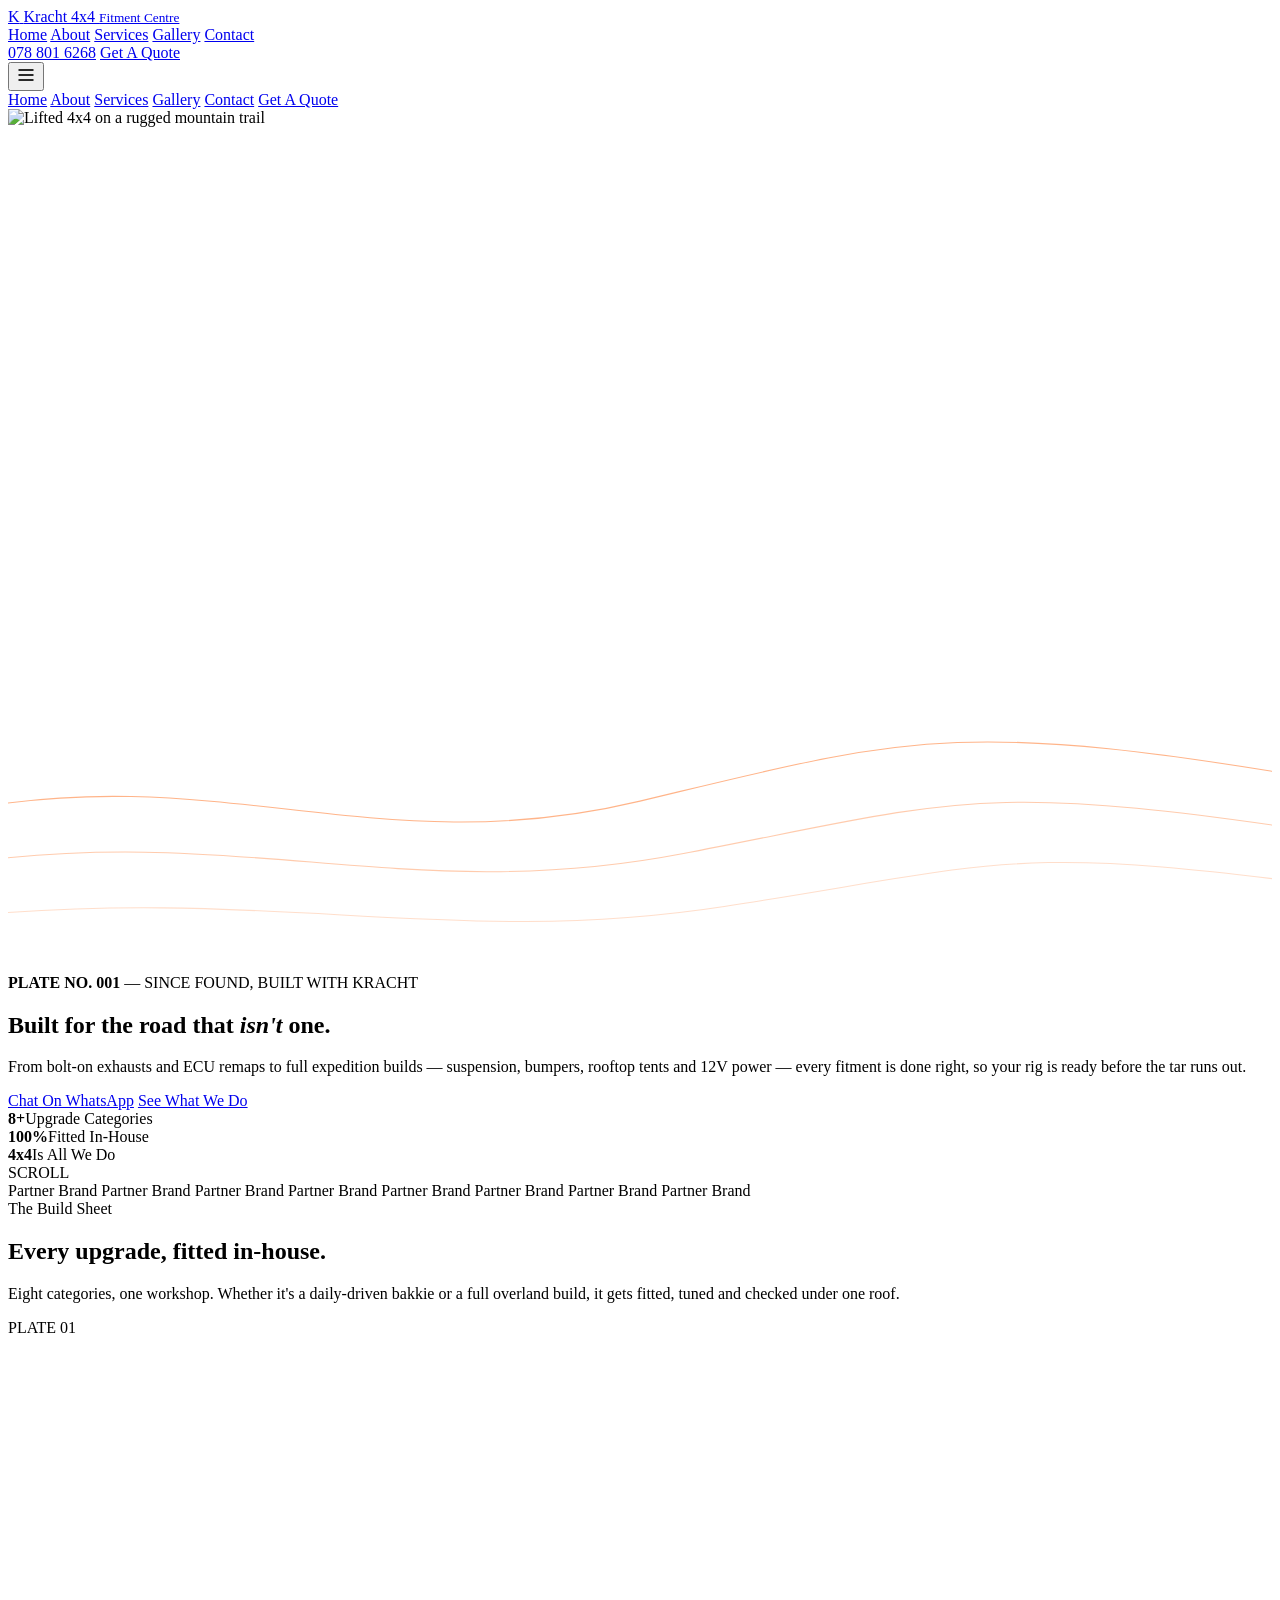
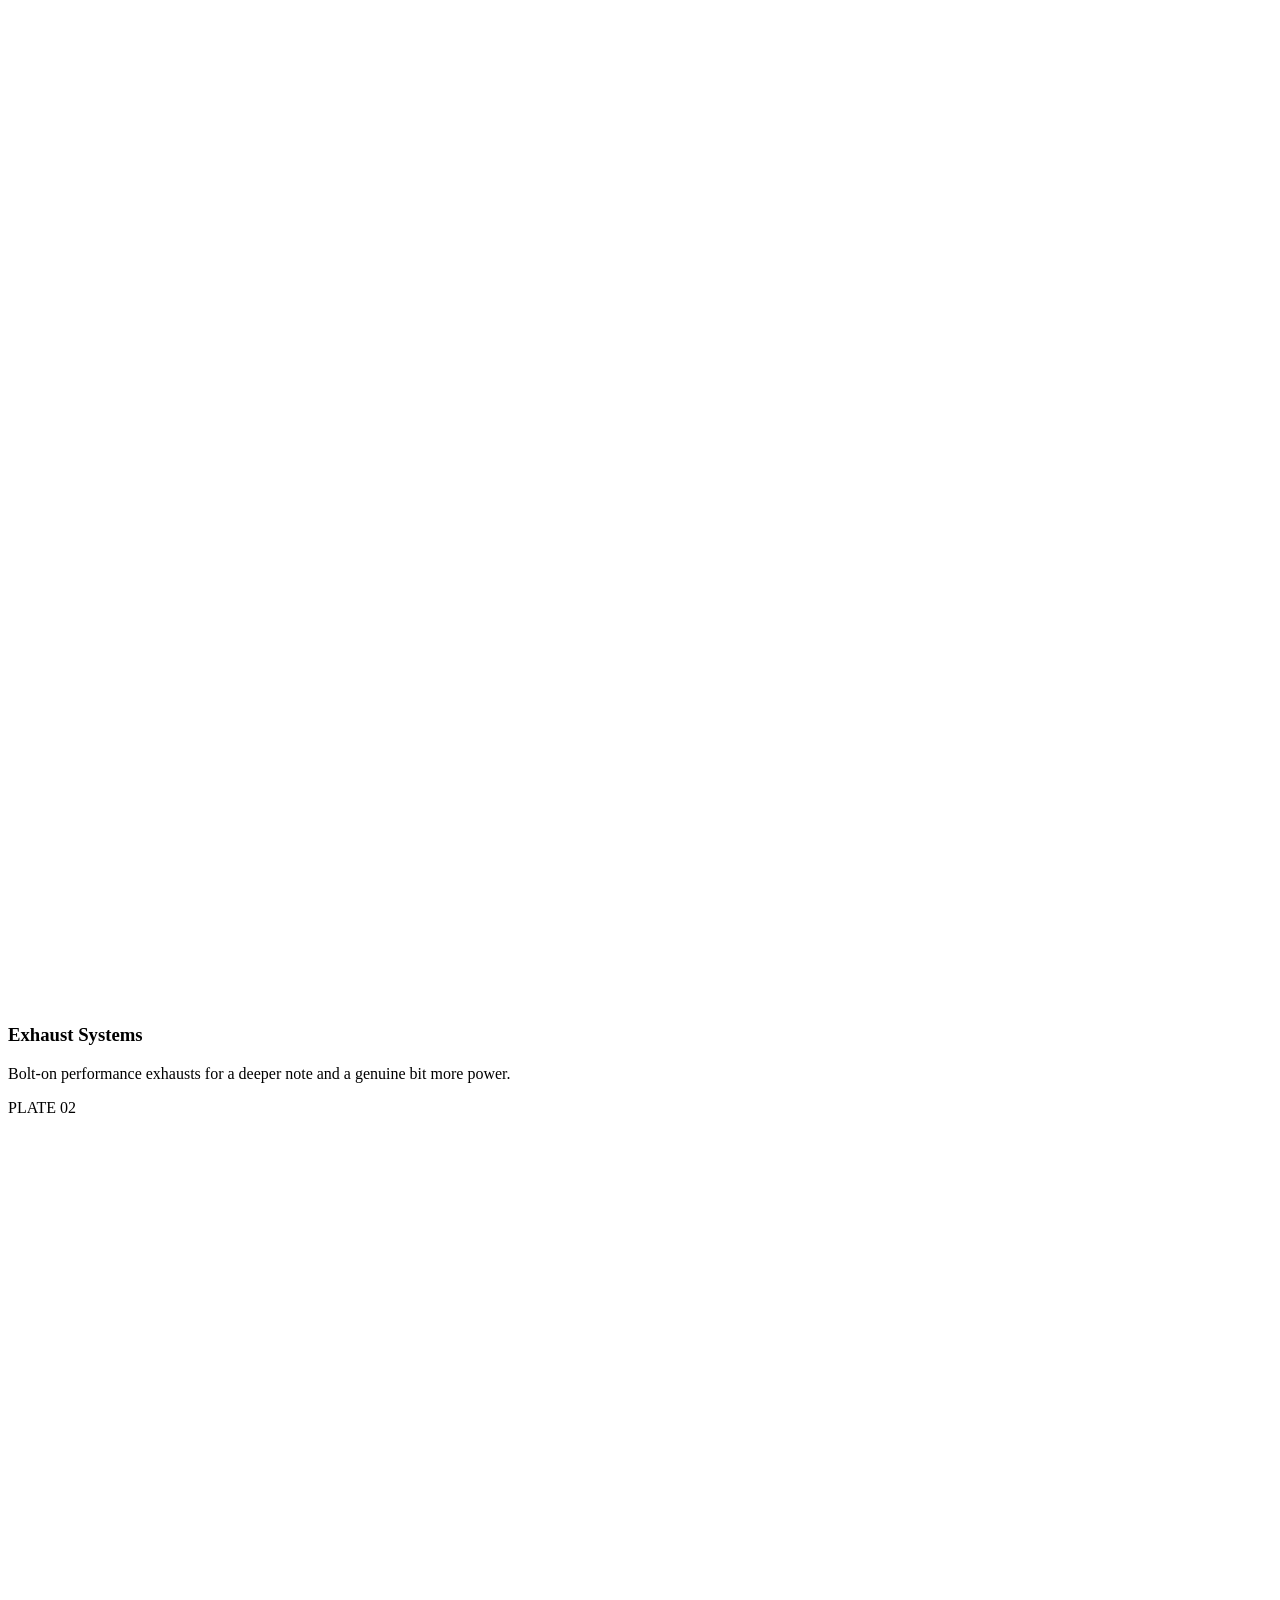
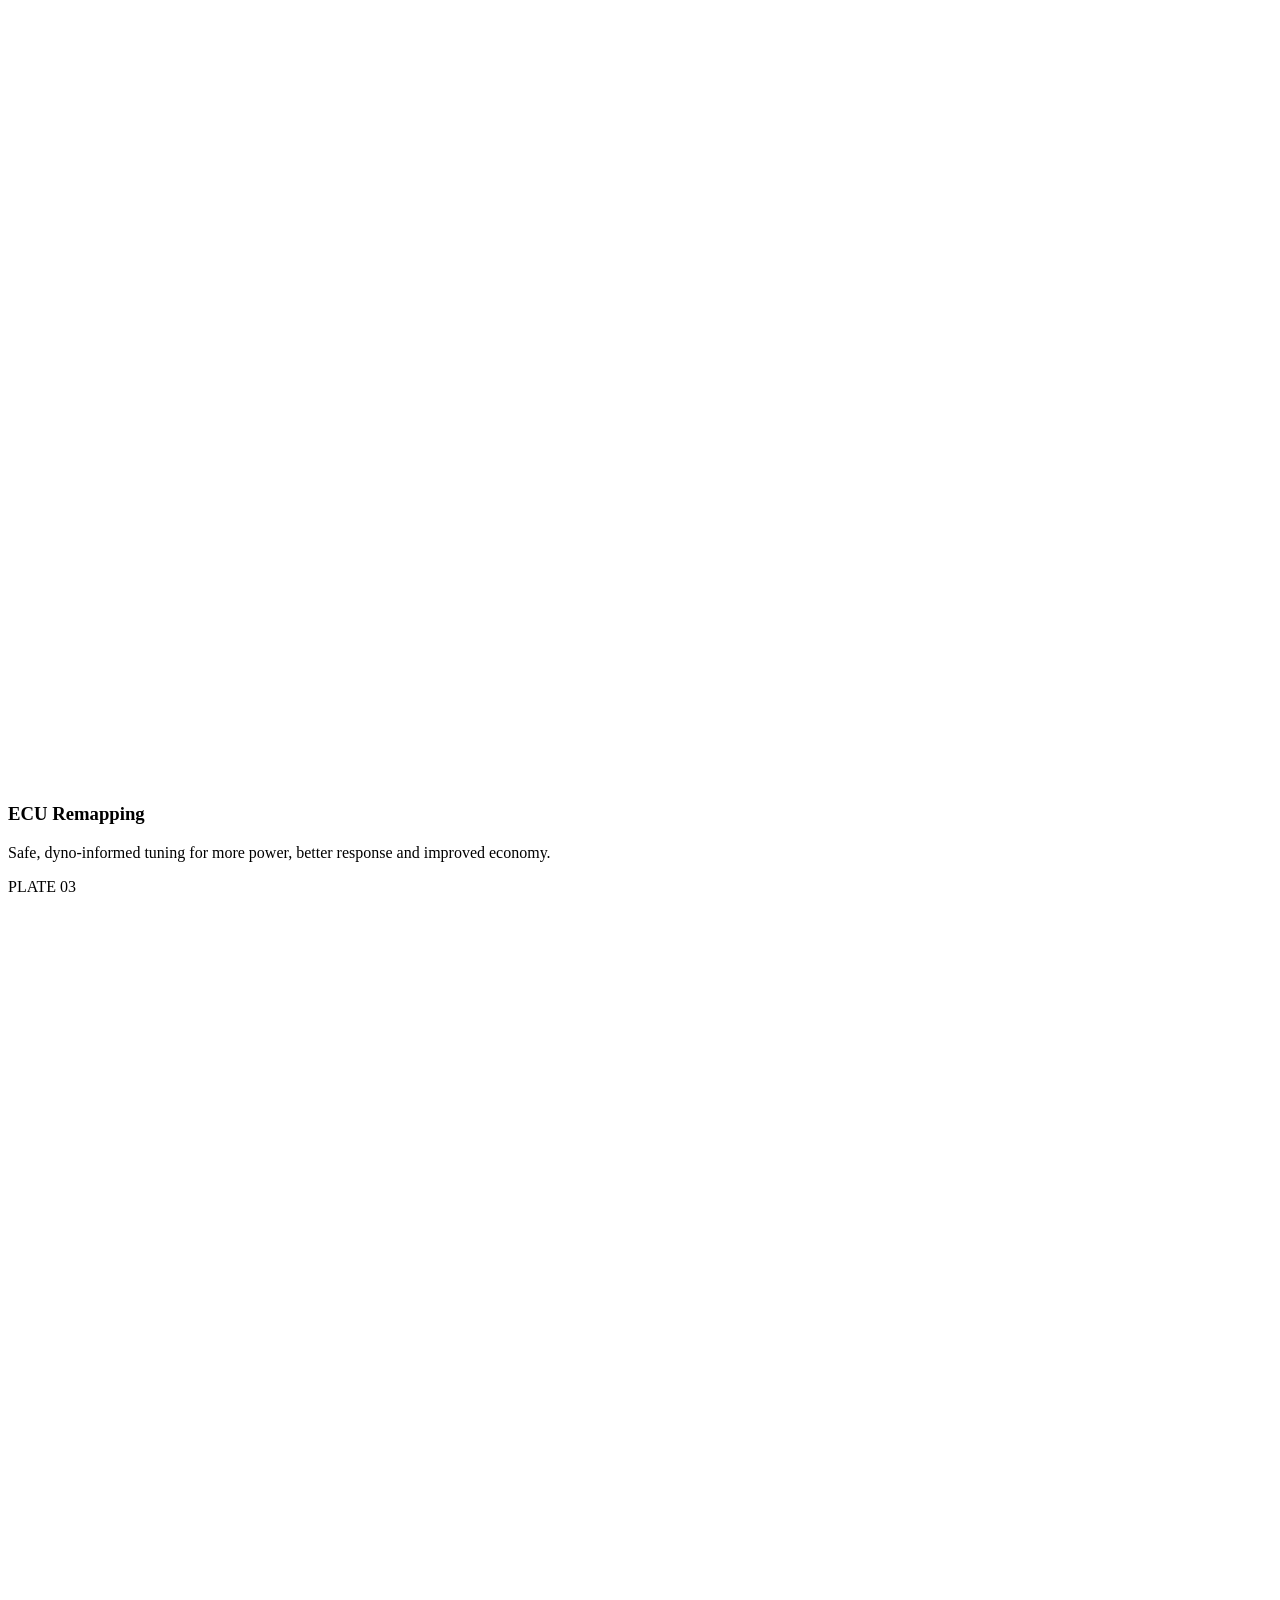
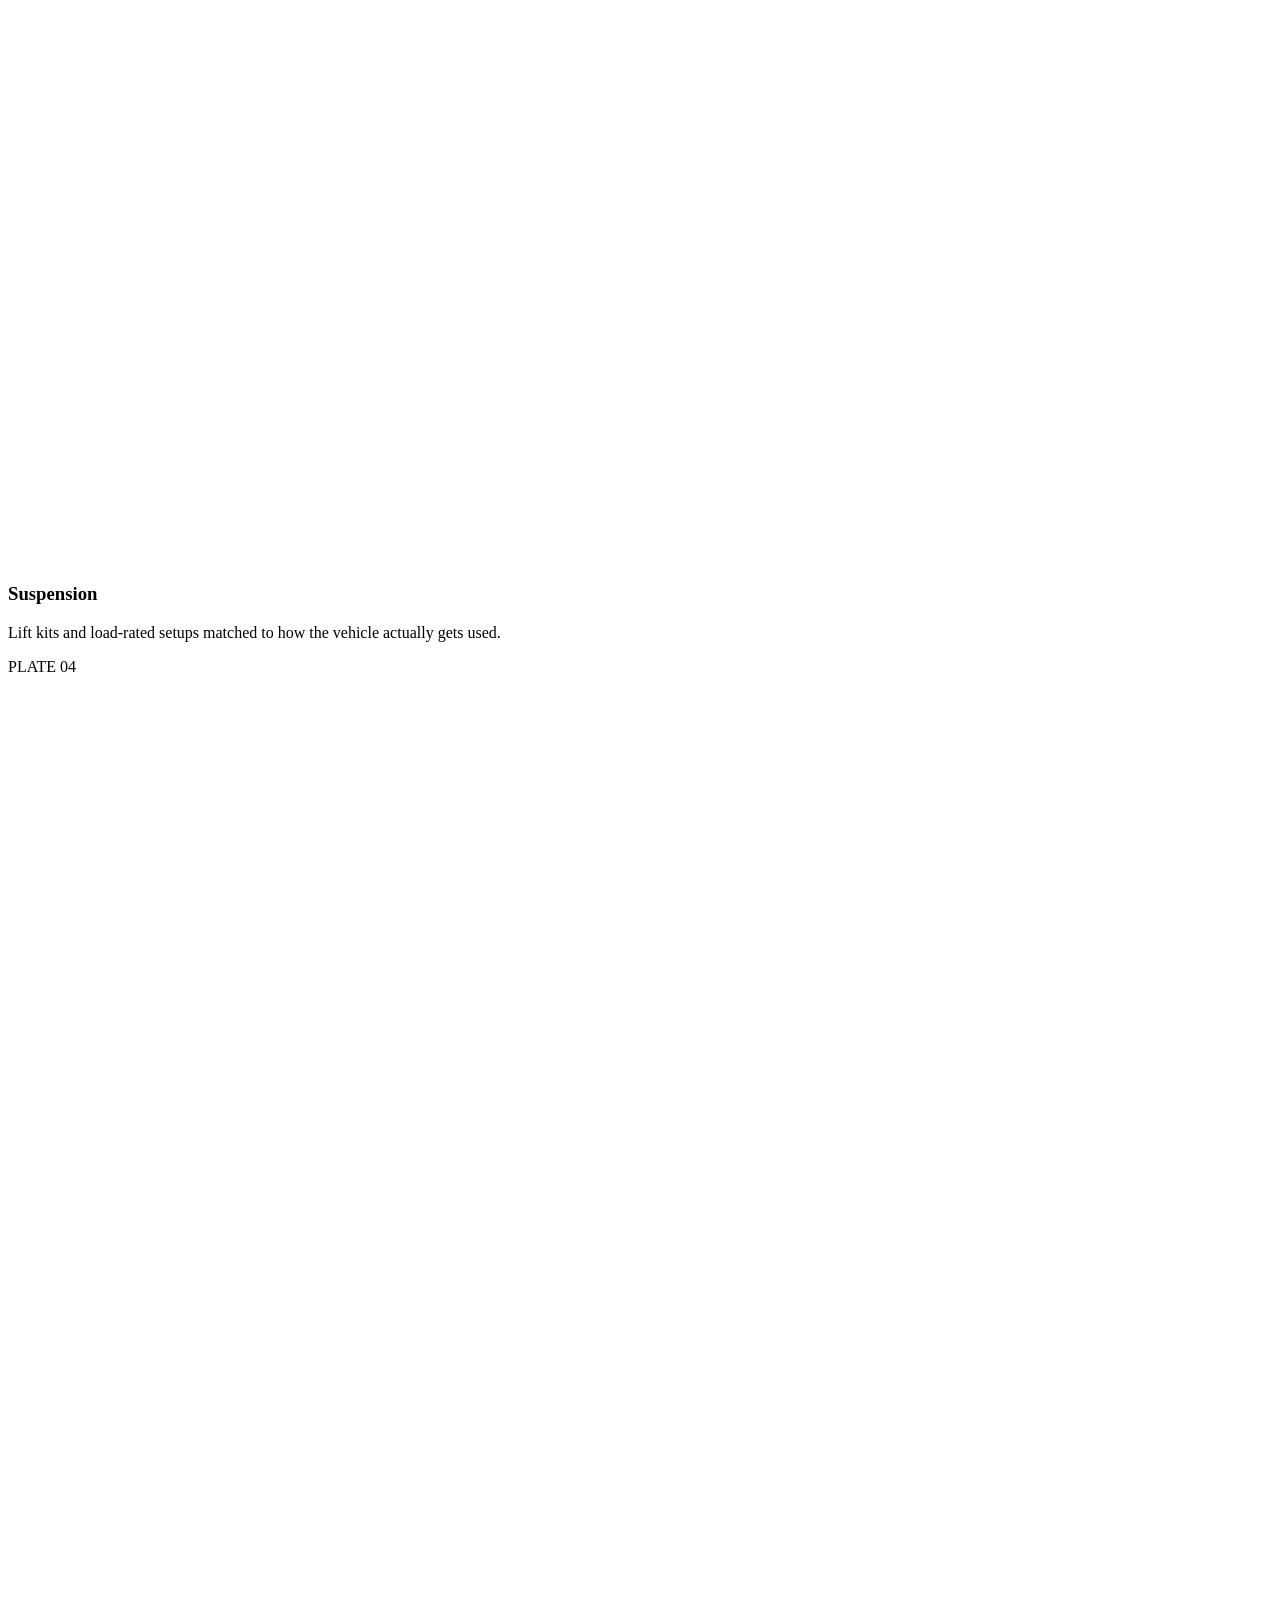
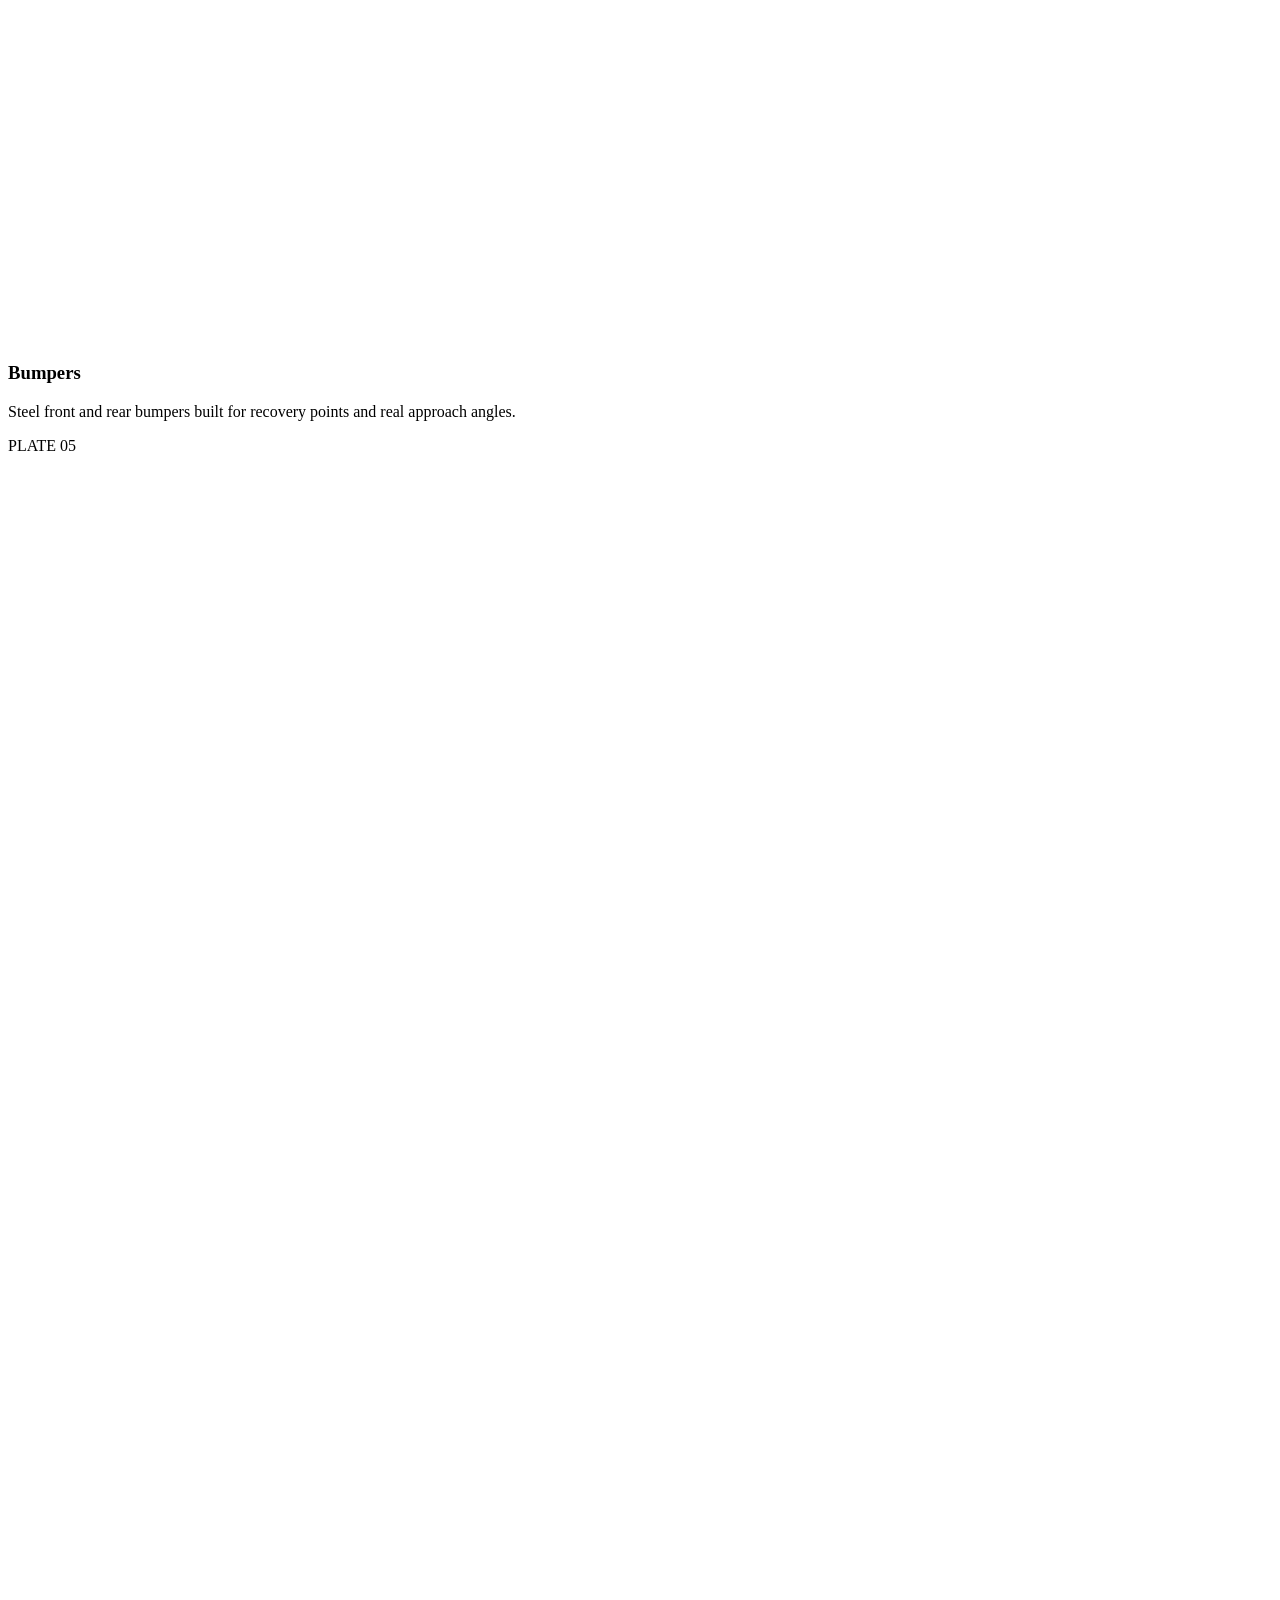
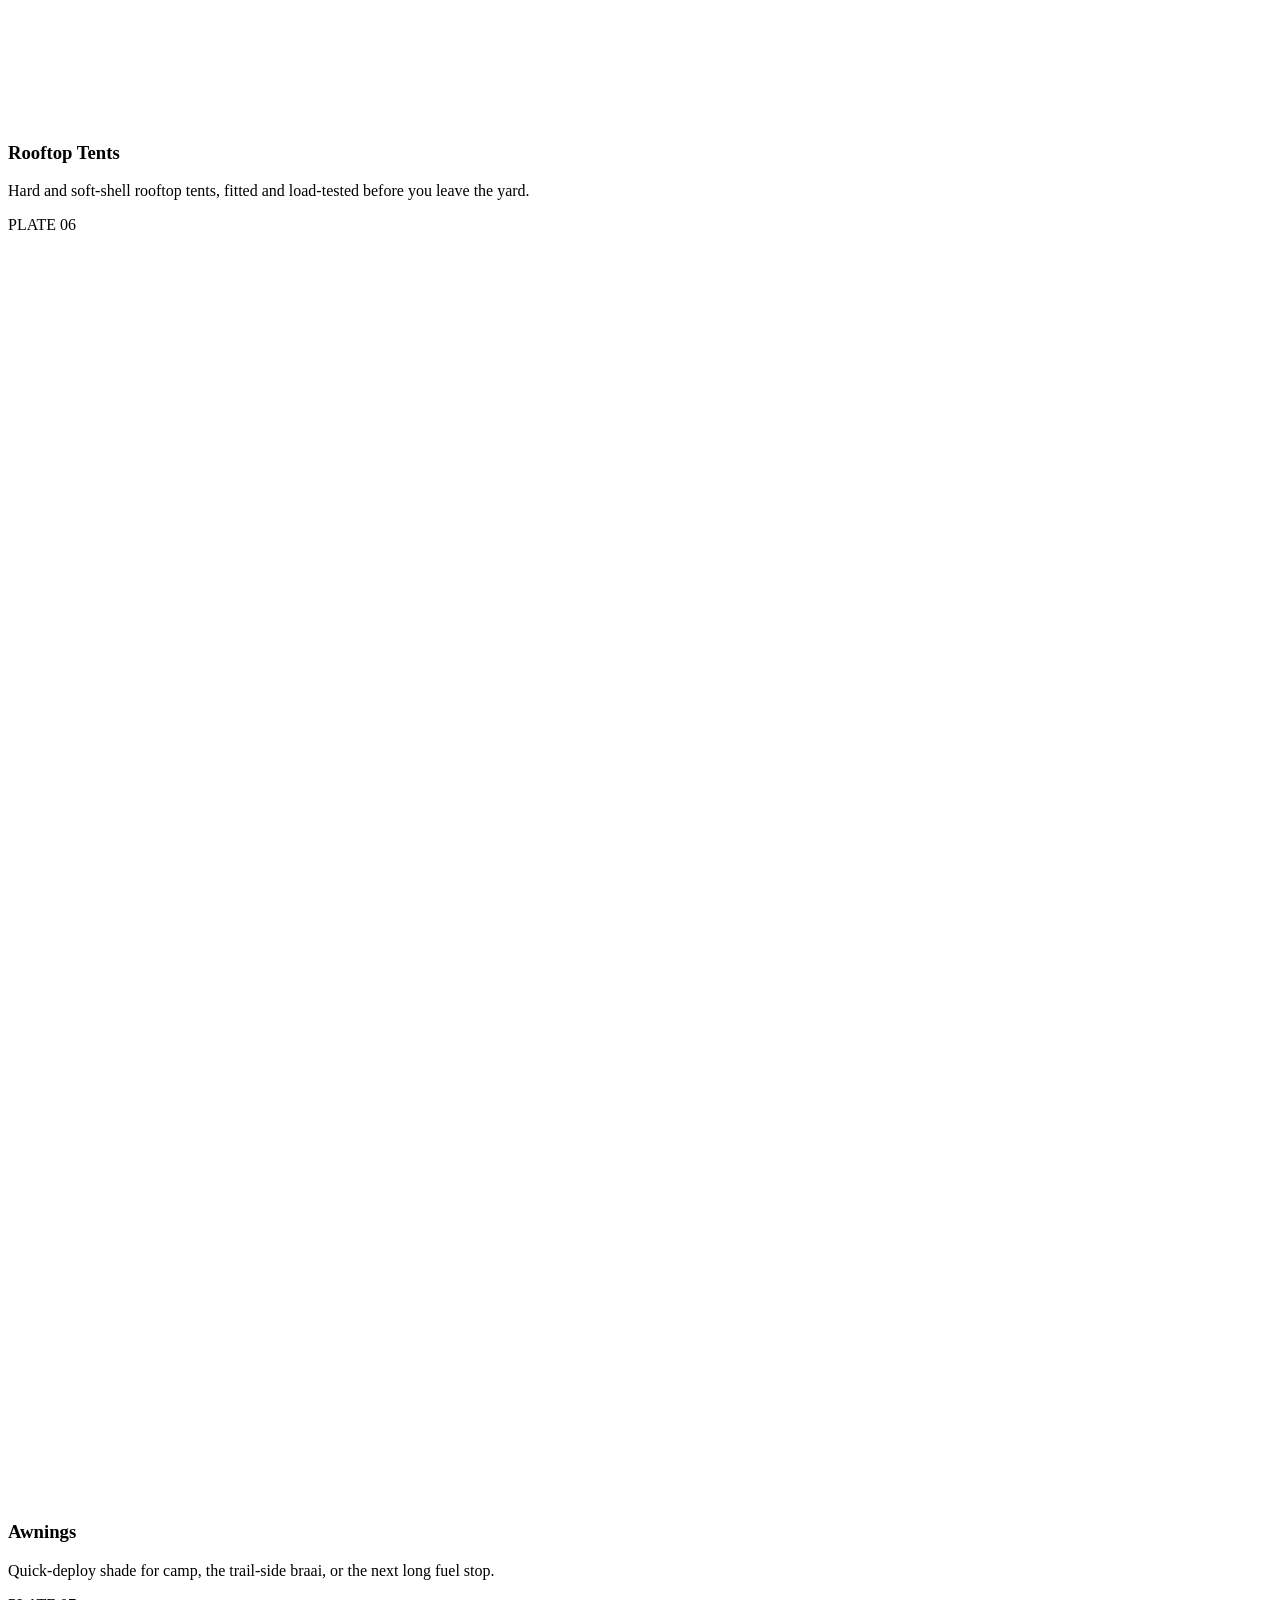
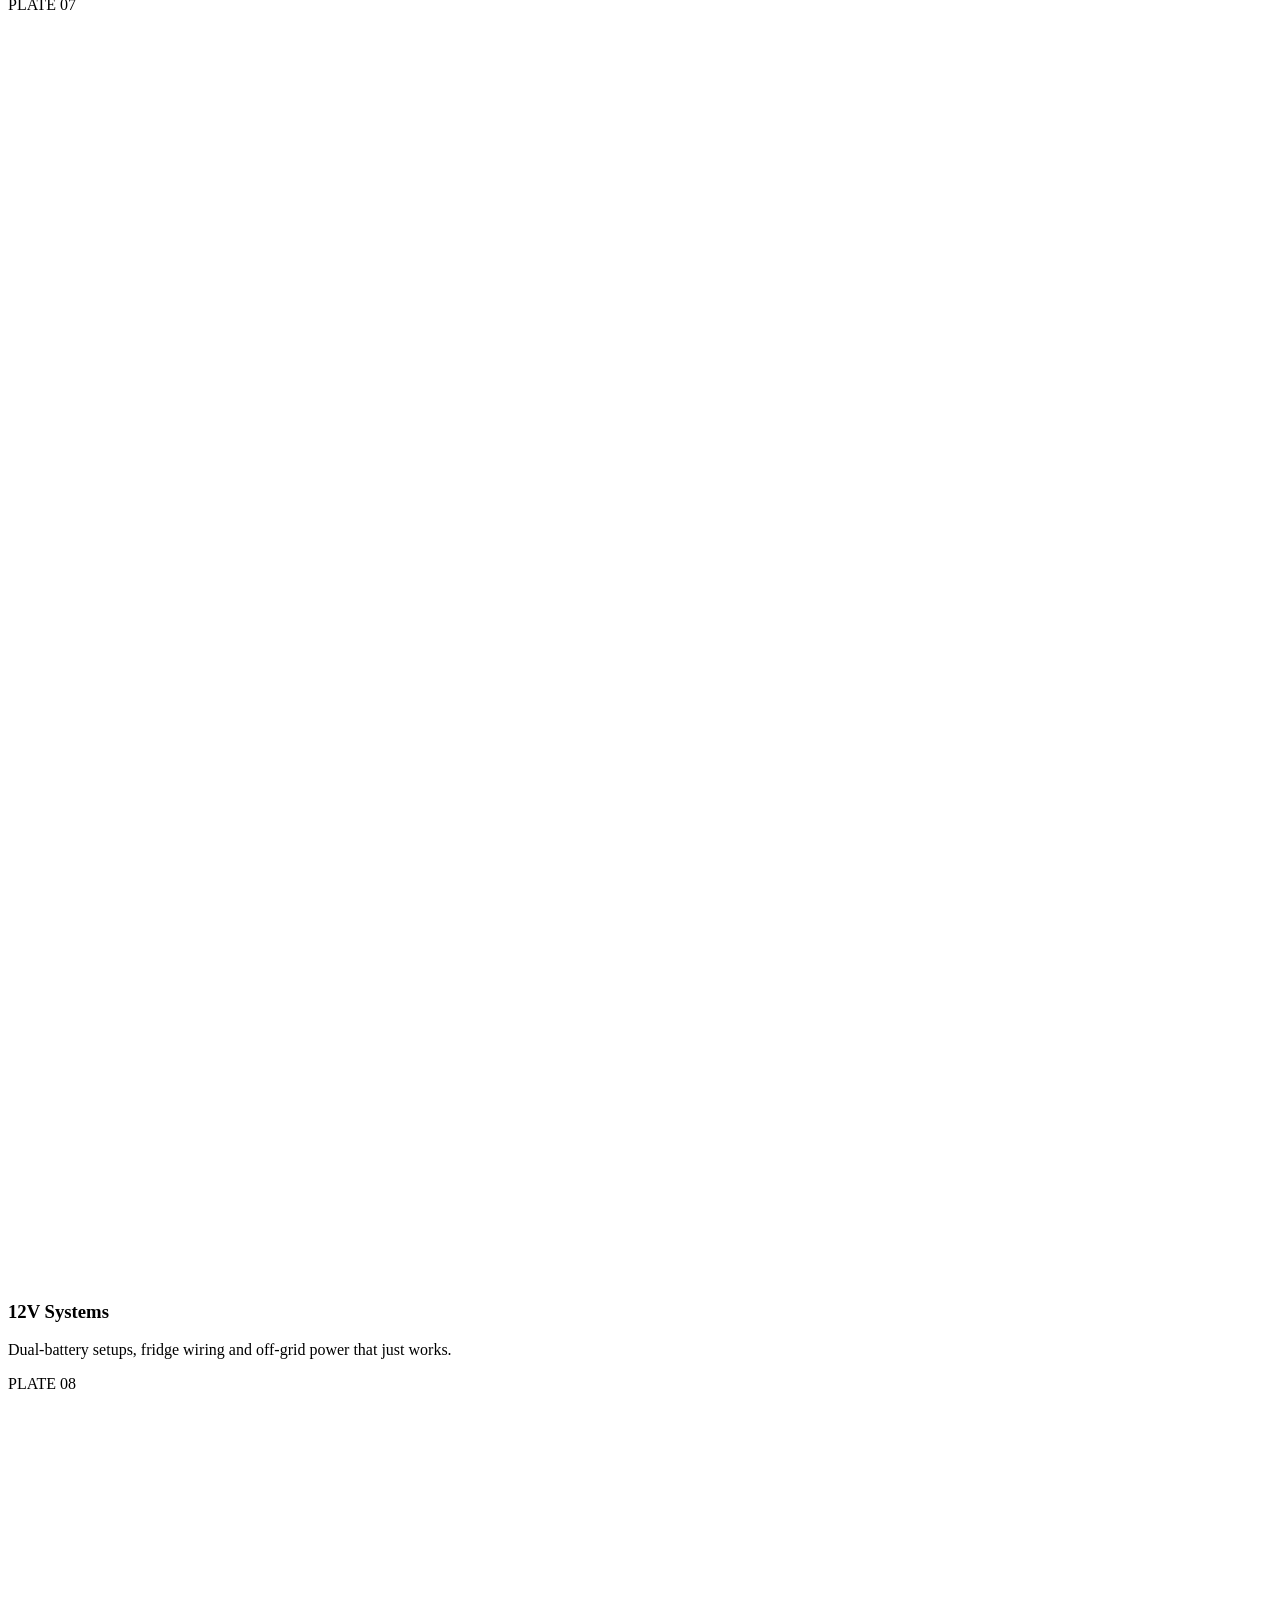
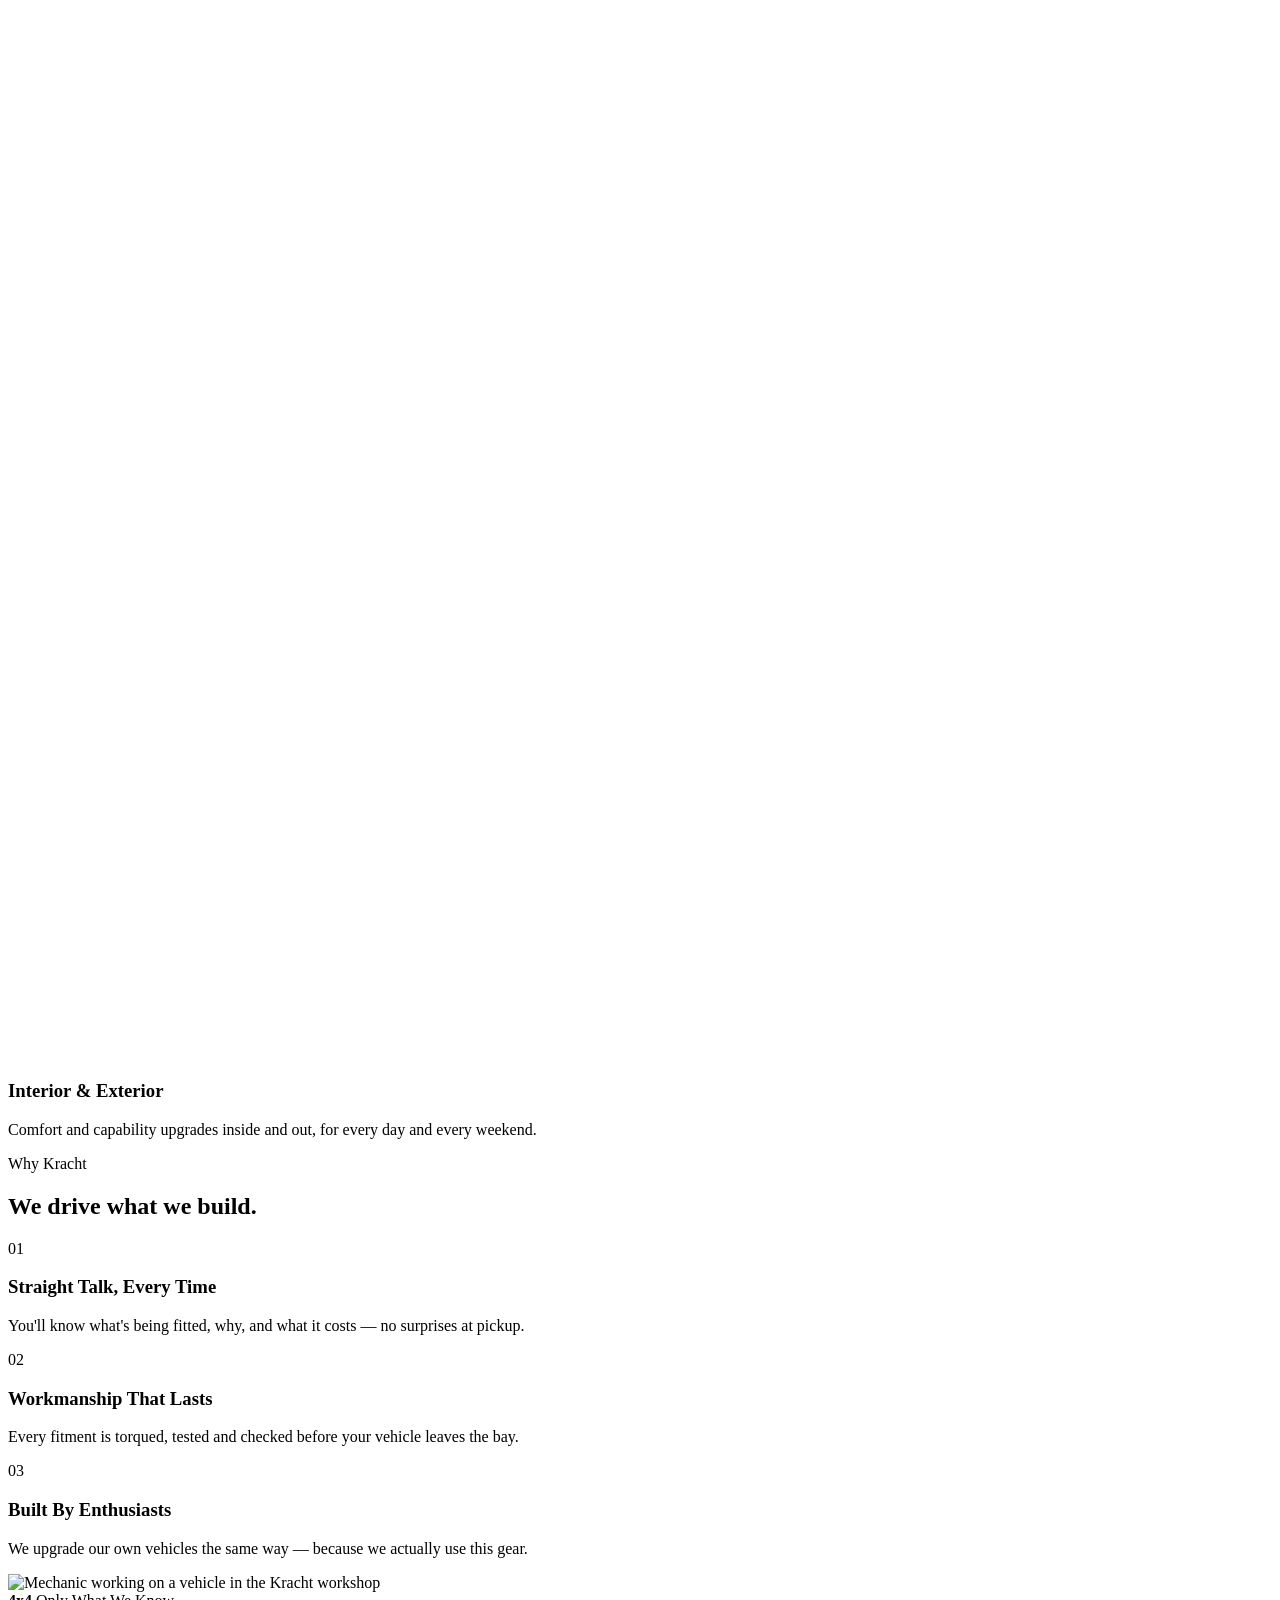
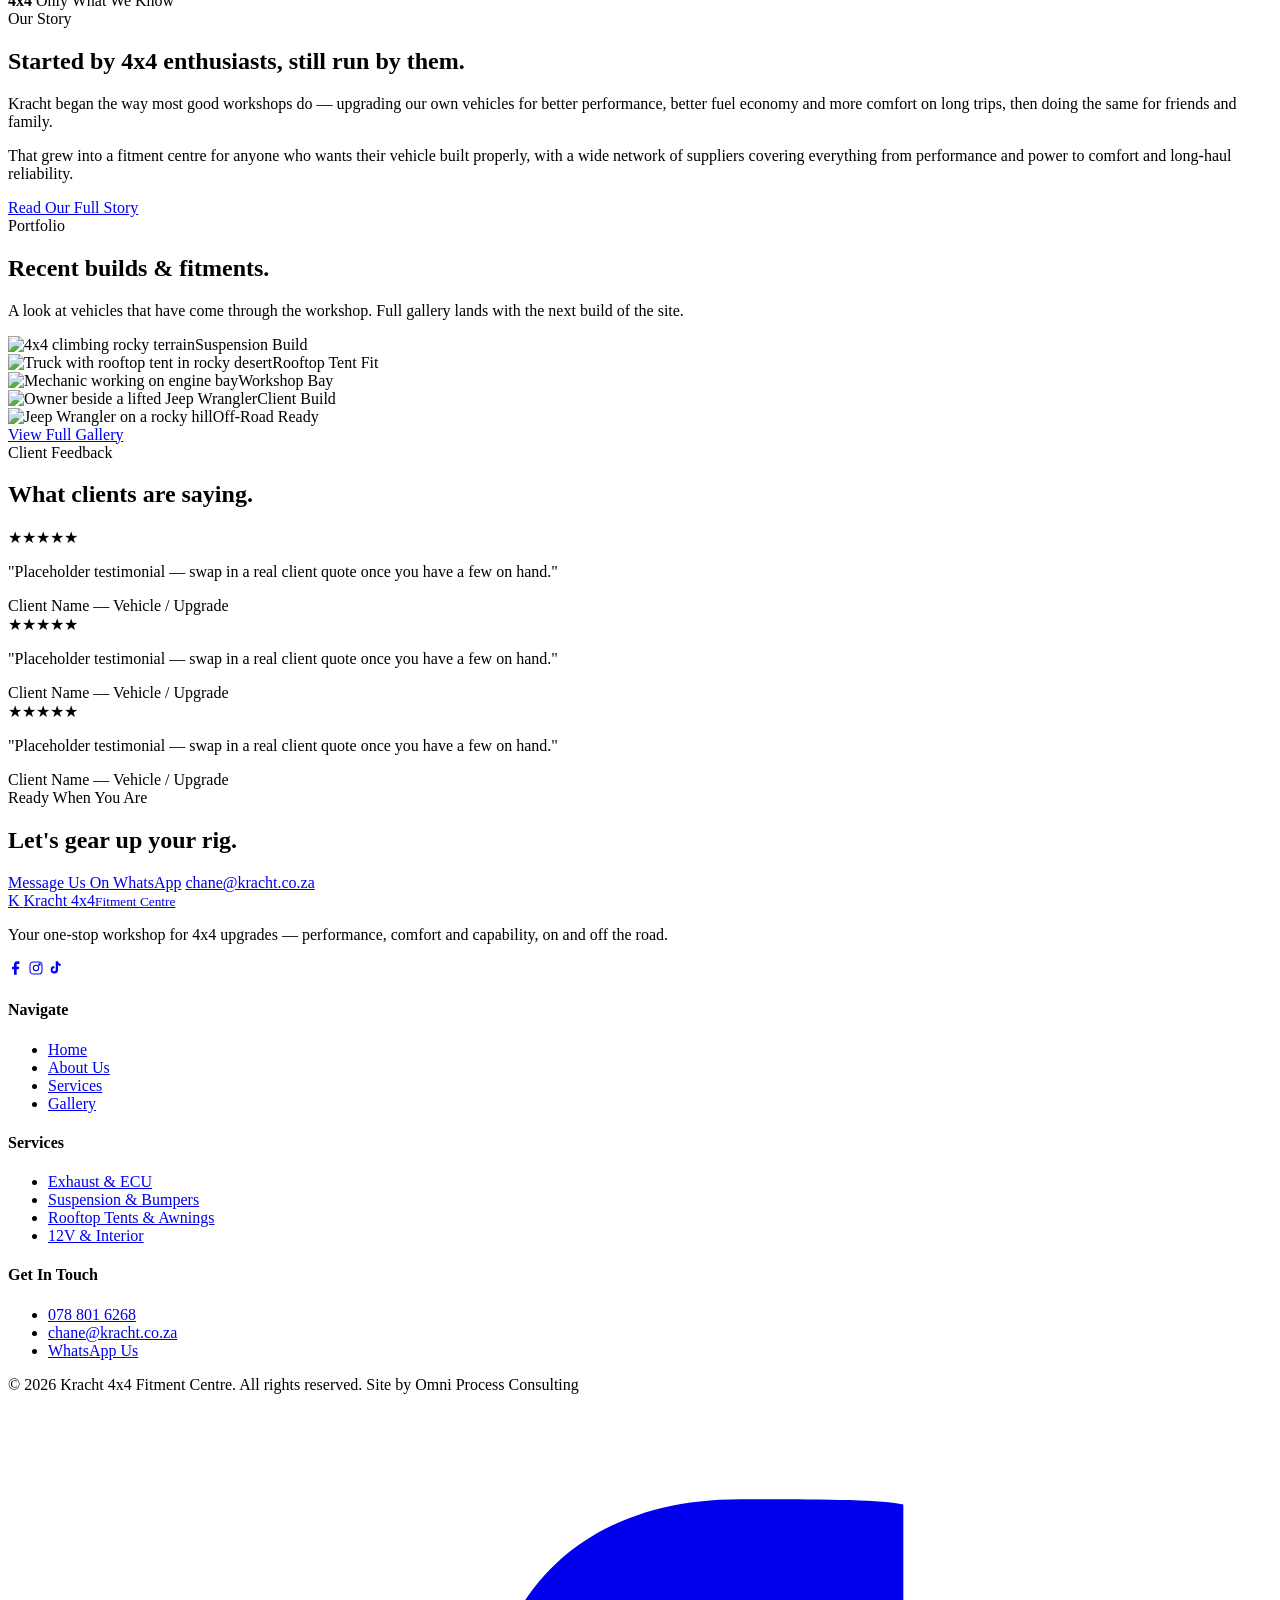
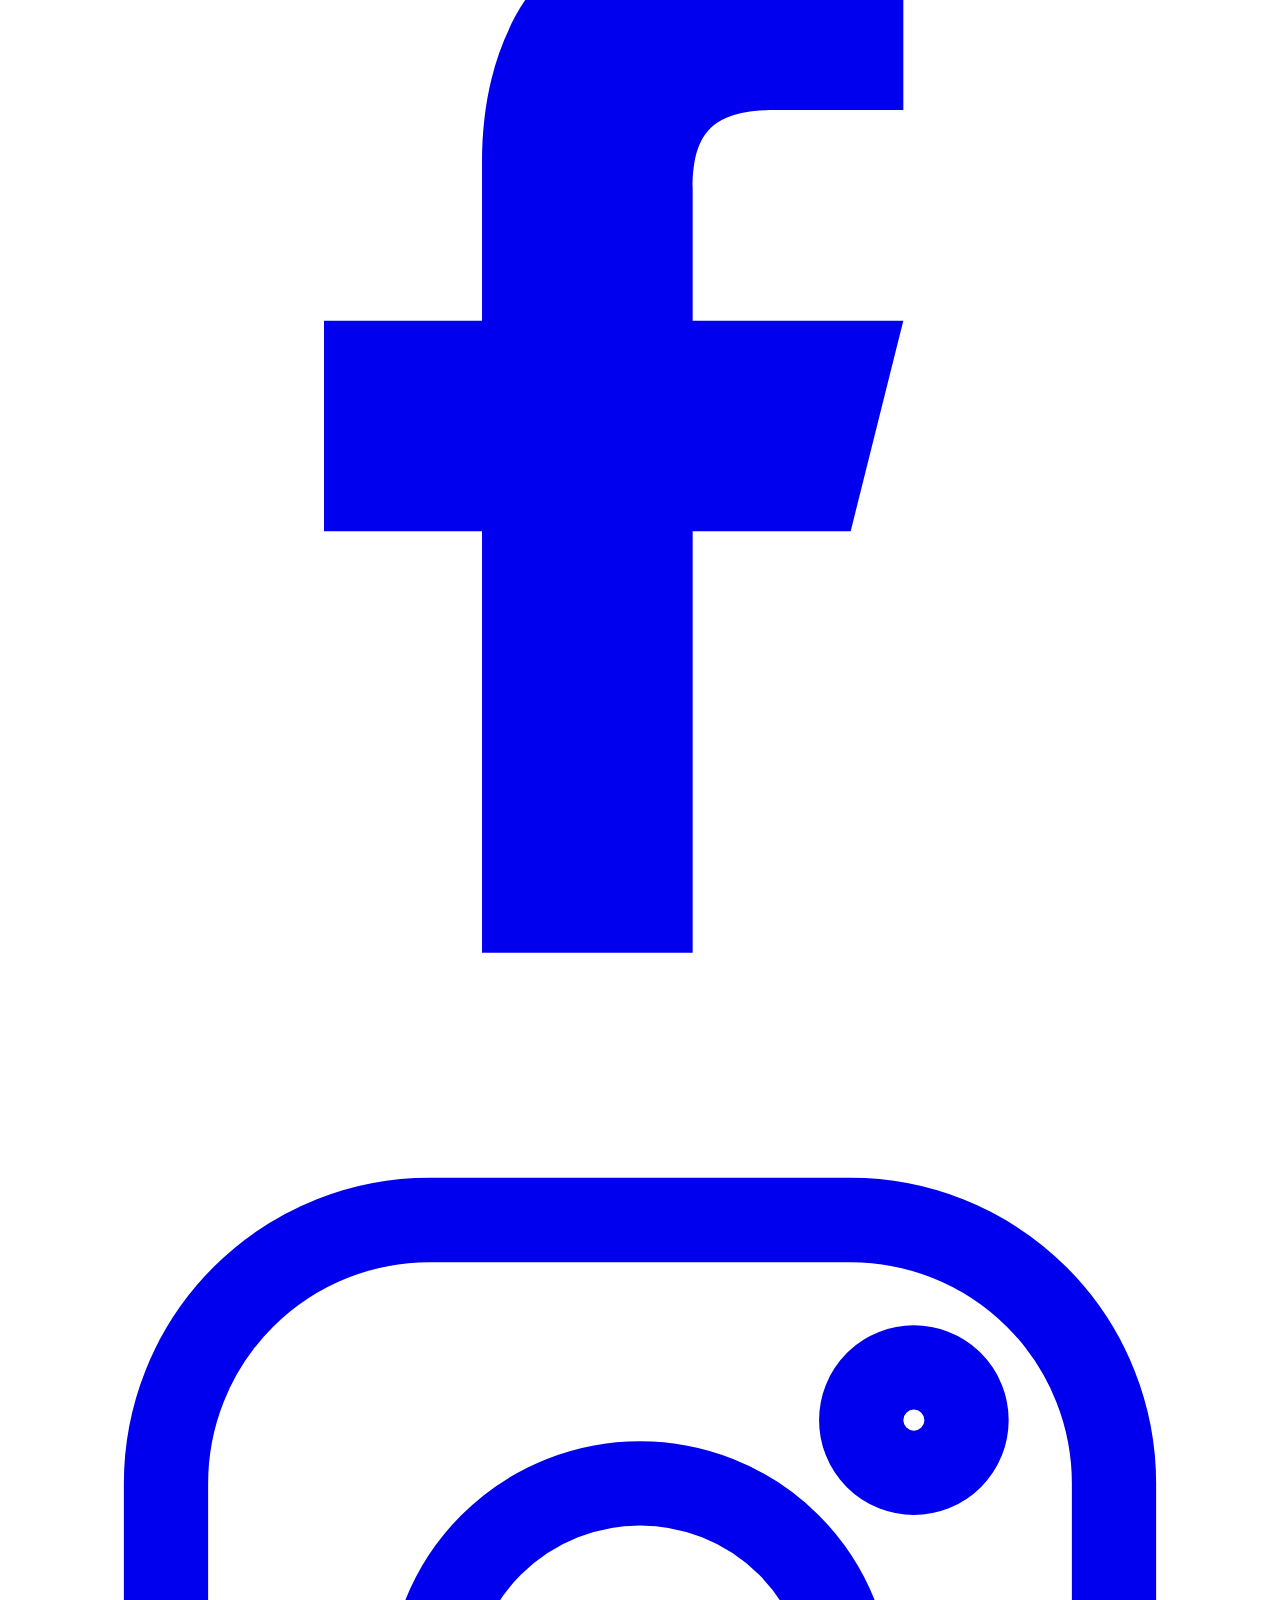
==== index.html @ 31ad22e9 "Draft 1" ====
<!DOCTYPE html>
<html lang="en-ZA">
<head>
<meta charset="UTF-8">
<meta name="viewport" content="width=device-width, initial-scale=1.0">
<title>Kracht 4x4 Fitment Centre | Built for the Road That Isn't One</title>
<meta name="description" content="Kracht 4x4 Fitment Centre — exhaust systems, ECU remapping, suspension, bumpers, rooftop tents, awnings, 12V systems and interior/exterior upgrades for serious 4x4 builds.">

<!-- ============================================================
     DRAFT NOTES FOR BEN:
     - This is a first-draft homepage only. Placeholder stock photography
       (Unsplash, free-to-use) stands in for real vehicle/workshop photos.
     - Partner brand logos in the marquee are text placeholders — swap
       in real logos once supplied.
     - Colour palette pulled from Kracht's supplied logo (black + burnt
       orange #FF6A15). Swap the CSS variables in style.css once the
       full brand guideline doc lands.
     - WhatsApp float button points at 078 801 6268 — confirm this is
       the right number to publish before going live.
     ============================================================ -->

<link rel="preconnect" href="https://fonts.googleapis.com">
<link rel="stylesheet" href="assets/css/style.css">
</head>
<body>

<!-- ============================================================
     HEADER
     ============================================================ -->
<header class="site-header">
  <div class="container">
    <a href="#top" class="brand">
      <span class="mark"><span>K</span></span>
      <span>
        Kracht 4x4
        <small>Fitment Centre</small>
      </span>
    </a>

    <nav class="main-nav">
      <a href="#home">Home</a>
      <a href="#about">About</a>
      <a href="#services">Services</a>
      <a href="#gallery">Gallery</a>
      <a href="#contact">Contact</a>
    </nav>

    <div class="header-cta">
      <a href="tel:+27788016268" class="btn btn-ghost">078 801 6268</a>
      <a href="https://wa.me/27788016268" class="btn btn-primary">Get A Quote</a>
    </div>

    <button class="nav-toggle" aria-label="Open menu">
      <svg width="20" height="20" viewBox="0 0 24 24" fill="none" stroke="currentColor" stroke-width="2"><line x1="3" y1="6" x2="21" y2="6"/><line x1="3" y1="12" x2="21" y2="12"/><line x1="3" y1="18" x2="21" y2="18"/></svg>
    </button>
  </div>
</header>

<div class="mobile-nav">
  <a href="#home">Home</a>
  <a href="#about">About</a>
  <a href="#services">Services</a>
  <a href="#gallery">Gallery</a>
  <a href="#contact">Contact</a>
  <a href="https://wa.me/27788016268" class="btn btn-primary">Get A Quote</a>
</div>

<!-- ============================================================
     HERO
     ============================================================ -->
<section class="hero" id="home">
  <div class="hero-media">
    <img src="https://images.unsplash.com/photo-1618564340323-28f633e4c748?auto=format&fit=crop&w=2000&q=80" alt="Lifted 4x4 on a rugged mountain trail">
  </div>
  <svg class="hero-contours" viewBox="0 0 1200 800" preserveAspectRatio="none" xmlns="http://www.w3.org/2000/svg">
    <g fill="none" stroke="#FF6A15" stroke-width="1">
      <path d="M-50 650 C 200 600, 350 700, 600 640 S 900 560, 1250 620" opacity="0.5"/>
      <path d="M-50 700 C 220 660, 380 740, 640 690 S 920 620, 1250 670" opacity="0.35"/>
      <path d="M-50 750 C 250 720, 420 780, 680 740 S 950 680, 1250 720" opacity="0.22"/>
    </g>
  </svg>
  <div class="container">
    <div class="hero-badge"><b>PLATE NO. 001</b> — SINCE FOUND, BUILT WITH KRACHT</div>
    <h1>Built for the road that <em>isn't</em> one.</h1>
    <p class="hero-sub">From bolt-on exhausts and ECU remaps to full expedition builds — suspension, bumpers, rooftop tents and 12V power — every fitment is done right, so your rig is ready before the tar runs out.</p>
    <div class="hero-actions">
      <a href="https://wa.me/27788016268" class="btn btn-primary">Chat On WhatsApp</a>
      <a href="#services" class="btn btn-ghost">See What We Do</a>
    </div>
    <div class="hero-stats">
      <div><strong>8+</strong><span>Upgrade Categories</span></div>
      <div><strong>100%</strong><span>Fitted In-House</span></div>
      <div><strong>4x4</strong><span>Is All We Do</span></div>
    </div>
  </div>
  <div class="scroll-cue">SCROLL</div>
</section>

<!-- ============================================================
     BRAND STRIP (placeholder logos — swap for real partner brands)
     ============================================================ -->
<div class="brand-strip">
  <div class="container">
    <div class="marquee-track">
      <span class="brand-chip">Partner Brand</span>
      <span class="brand-chip">Partner Brand</span>
      <span class="brand-chip">Partner Brand</span>
      <span class="brand-chip">Partner Brand</span>
      <span class="brand-chip">Partner Brand</span>
      <span class="brand-chip">Partner Brand</span>
      <span class="brand-chip">Partner Brand</span>
      <span class="brand-chip">Partner Brand</span>
    </div>
  </div>
</div>

<!-- ============================================================
     SERVICES
     ============================================================ -->
<section id="services">
  <div class="container">
    <div class="section-head">
      <div>
        <span class="eyebrow">The Build Sheet</span>
        <h2>Every upgrade, fitted in-house.</h2>
      </div>
      <p>Eight categories, one workshop. Whether it's a daily-driven bakkie or a full overland build, it gets fitted, tuned and checked under one roof.</p>
    </div>

    <div class="services-grid">
      <div class="service-card">
        <span class="plate-no">PLATE 01</span>
        <svg viewBox="0 0 24 24" fill="none" stroke-width="1.6" stroke-linecap="round" stroke-linejoin="round"><path d="M3 12h4l2-3h3l2 5h3l2-3h2"/><circle cx="20" cy="12" r="1.4"/></svg>
        <h3>Exhaust Systems</h3>
        <p>Bolt-on performance exhausts for a deeper note and a genuine bit more power.</p>
      </div>
      <div class="service-card">
        <span class="plate-no">PLATE 02</span>
        <svg viewBox="0 0 24 24" fill="none" stroke-width="1.6" stroke-linecap="round" stroke-linejoin="round"><rect x="6" y="6" width="12" height="12" rx="1"/><path d="M9 3v3M15 3v3M9 18v3M15 18v3M3 9h3M3 15h3M18 9h3M18 15h3"/></svg>
        <h3>ECU Remapping</h3>
        <p>Safe, dyno-informed tuning for more power, better response and improved economy.</p>
      </div>
      <div class="service-card">
        <span class="plate-no">PLATE 03</span>
        <svg viewBox="0 0 24 24" fill="none" stroke-width="1.6" stroke-linecap="round" stroke-linejoin="round"><path d="M4 20l4-9 4 3 4-9 4 15"/><circle cx="8" cy="11" r="1.2"/><circle cx="12" cy="14" r="1.2"/><circle cx="16" cy="5" r="1.2"/></svg>
        <h3>Suspension</h3>
        <p>Lift kits and load-rated setups matched to how the vehicle actually gets used.</p>
      </div>
      <div class="service-card">
        <span class="plate-no">PLATE 04</span>
        <svg viewBox="0 0 24 24" fill="none" stroke-width="1.6" stroke-linecap="round" stroke-linejoin="round"><path d="M3 15h18l-2 5H5l-2-5z"/><path d="M6 15V9h12v6"/></svg>
        <h3>Bumpers</h3>
        <p>Steel front and rear bumpers built for recovery points and real approach angles.</p>
      </div>
      <div class="service-card">
        <span class="plate-no">PLATE 05</span>
        <svg viewBox="0 0 24 24" fill="none" stroke-width="1.6" stroke-linecap="round" stroke-linejoin="round"><path d="M3 19h18"/><path d="M5 19V11l7-6 7 6v8"/><path d="M9 19v-6h6v6"/></svg>
        <h3>Rooftop Tents</h3>
        <p>Hard and soft-shell rooftop tents, fitted and load-tested before you leave the yard.</p>
      </div>
      <div class="service-card">
        <span class="plate-no">PLATE 06</span>
        <svg viewBox="0 0 24 24" fill="none" stroke-width="1.6" stroke-linecap="round" stroke-linejoin="round"><path d="M3 9c4-4 14-4 18 0"/><path d="M3 9l1 10h16l1-10"/></svg>
        <h3>Awnings</h3>
        <p>Quick-deploy shade for camp, the trail-side braai, or the next long fuel stop.</p>
      </div>
      <div class="service-card">
        <span class="plate-no">PLATE 07</span>
        <svg viewBox="0 0 24 24" fill="none" stroke-width="1.6" stroke-linecap="round" stroke-linejoin="round"><rect x="4" y="7" width="16" height="11" rx="1"/><path d="M9 7V5h6v2"/><path d="M11 10l-2 3h3l-2 3"/></svg>
        <h3>12V Systems</h3>
        <p>Dual-battery setups, fridge wiring and off-grid power that just works.</p>
      </div>
      <div class="service-card">
        <span class="plate-no">PLATE 08</span>
        <svg viewBox="0 0 24 24" fill="none" stroke-width="1.6" stroke-linecap="round" stroke-linejoin="round"><rect x="3" y="4" width="18" height="16" rx="1"/><path d="M3 14h18"/><path d="M9 14v6M15 14v6"/></svg>
        <h3>Interior &amp; Exterior</h3>
        <p>Comfort and capability upgrades inside and out, for every day and every weekend.</p>
      </div>
    </div>
  </div>
</section>

<!-- ============================================================
     WHY CHOOSE US
     ============================================================ -->
<section style="background:var(--charcoal);border-top:1px solid var(--line);border-bottom:1px solid var(--line);">
  <div class="container">
    <div class="section-head">
      <div>
        <span class="eyebrow">Why Kracht</span>
        <h2>We drive what we build.</h2>
      </div>
    </div>
    <div class="pillars">
      <div class="pillar">
        <span>01</span>
        <h3>Straight Talk, Every Time</h3>
        <p>You'll know what's being fitted, why, and what it costs — no surprises at pickup.</p>
      </div>
      <div class="pillar">
        <span>02</span>
        <h3>Workmanship That Lasts</h3>
        <p>Every fitment is torqued, tested and checked before your vehicle leaves the bay.</p>
      </div>
      <div class="pillar">
        <span>03</span>
        <h3>Built By Enthusiasts</h3>
        <p>We upgrade our own vehicles the same way — because we actually use this gear.</p>
      </div>
    </div>
  </div>
</section>

<!-- ============================================================
     ABOUT TEASER
     ============================================================ -->
<section id="about">
  <div class="container">
    <div class="about-split">
      <div class="about-media">
        <img src="https://images.unsplash.com/photo-1615906655593-ad0386982a0f?auto=format&fit=crop&w=1200&q=80" alt="Mechanic working on a vehicle in the Kracht workshop">
        <div class="plate">
          <div class="rivet-tl"></div><div class="rivet-br"></div>
          <strong>4x4</strong>
          <span>Only What We Know</span>
        </div>
      </div>
      <div class="about-copy">
        <span class="eyebrow">Our Story</span>
        <h2>Started by 4x4 enthusiasts, still run by them.</h2>
        <p>Kracht began the way most good workshops do — upgrading our own vehicles for better performance, better fuel economy and more comfort on long trips, then doing the same for friends and family.</p>
        <p>That grew into a fitment centre for anyone who wants their vehicle built properly, with a wide network of suppliers covering everything from performance and power to comfort and long-haul reliability.</p>
        <a href="#" class="btn btn-ghost">Read Our Full Story</a>
      </div>
    </div>
  </div>
</section>

<!-- ============================================================
     GALLERY
     ============================================================ -->
<section id="gallery" style="background:var(--charcoal);border-top:1px solid var(--line);">
  <div class="container">
    <div class="section-head">
      <div>
        <span class="eyebrow">Portfolio</span>
        <h2>Recent builds &amp; fitments.</h2>
      </div>
      <p>A look at vehicles that have come through the workshop. Full gallery lands with the next build of the site.</p>
    </div>
    <div class="gallery-grid">
      <div class="gallery-item"><img src="https://images.unsplash.com/photo-1504629879392-188ff00bcc7b?auto=format&fit=crop&w=1000&q=80" alt="4x4 climbing rocky terrain"><span class="tag">Suspension Build</span></div>
      <div class="gallery-item"><img src="https://images.unsplash.com/photo-1782192176298-5fb589feb539?auto=format&fit=crop&w=1000&q=80" alt="Truck with rooftop tent in rocky desert"><span class="tag">Rooftop Tent Fit</span></div>
      <div class="gallery-item"><img src="https://images.unsplash.com/photo-1615906655593-ad0386982a0f?auto=format&fit=crop&w=800&q=80" alt="Mechanic working on engine bay"><span class="tag">Workshop Bay</span></div>
      <div class="gallery-item"><img src="https://images.unsplash.com/photo-1599603725708-ec7324f3c7d4?auto=format&fit=crop&w=800&q=80" alt="Owner beside a lifted Jeep Wrangler"><span class="tag">Client Build</span></div>
      <div class="gallery-item"><img src="https://images.unsplash.com/photo-1583355497633-e4248ca3fdb0?auto=format&fit=crop&w=800&q=80" alt="Jeep Wrangler on a rocky hill"><span class="tag">Off-Road Ready</span></div>
    </div>
    <div class="gallery-more">
      <a href="#" class="btn btn-ghost">View Full Gallery</a>
    </div>
  </div>
</section>

<!-- ============================================================
     TESTIMONIALS (placeholder copy)
     ============================================================ -->
<section>
  <div class="container">
    <div class="section-head">
      <div>
        <span class="eyebrow">Client Feedback</span>
        <h2>What clients are saying.</h2>
      </div>
    </div>
    <div class="testimonials">
      <div class="testimonial">
        <div class="stars">★★★★★</div>
        <p>"Placeholder testimonial — swap in a real client quote once you have a few on hand."</p>
        <div class="who">Client Name — Vehicle / Upgrade</div>
      </div>
      <div class="testimonial">
        <div class="stars">★★★★★</div>
        <p>"Placeholder testimonial — swap in a real client quote once you have a few on hand."</p>
        <div class="who">Client Name — Vehicle / Upgrade</div>
      </div>
      <div class="testimonial">
        <div class="stars">★★★★★</div>
        <p>"Placeholder testimonial — swap in a real client quote once you have a few on hand."</p>
        <div class="who">Client Name — Vehicle / Upgrade</div>
      </div>
    </div>
  </div>
</section>

<!-- ============================================================
     CTA BANNER
     ============================================================ -->
<section class="cta-banner" id="contact">
  <div class="container cta-inner">
    <div>
      <span class="eyebrow">Ready When You Are</span>
      <h2>Let's gear up your rig.</h2>
    </div>
    <div class="cta-actions">
      <a href="https://wa.me/27788016268" class="btn btn-primary">Message Us On WhatsApp</a>
      <a href="mailto:chane@kracht.co.za" class="btn btn-ghost">chane@kracht.co.za</a>
    </div>
  </div>
</section>

<!-- ============================================================
     FOOTER
     ============================================================ -->
<footer>
  <div class="container">
    <div class="footer-grid">
      <div class="footer-about">
        <a href="#top" class="brand">
          <span class="mark"><span>K</span></span>
          <span>Kracht 4x4<small>Fitment Centre</small></span>
        </a>
        <p>Your one-stop workshop for 4x4 upgrades — performance, comfort and capability, on and off the road.</p>
        <div class="footer-social">
          <a href="#" aria-label="Facebook"><svg width="16" height="16" viewBox="0 0 24 24" fill="currentColor"><path d="M13 22v-8h3l1-4h-4V7.5C13 6.4 13.4 6 14.6 6H17V2.1C16.6 2 15.3 2 13.9 2 10.9 2 9 3.8 9 7v3H6v4h3v8h4z"/></svg></a>
          <a href="#" aria-label="Instagram"><svg width="16" height="16" viewBox="0 0 24 24" fill="none" stroke="currentColor" stroke-width="1.6"><rect x="3" y="3" width="18" height="18" rx="5"/><circle cx="12" cy="12" r="4"/><circle cx="17.2" cy="6.8" r="1"/></svg></a>
          <a href="#" aria-label="TikTok"><svg width="16" height="16" viewBox="0 0 24 24" fill="currentColor"><path d="M15 2c.3 2 1.7 3.6 4 3.9v3.1c-1.5 0-2.9-.4-4-1.2v6.7A5.5 5.5 0 1 1 9.6 9.1v3.2a2.4 2.4 0 1 0 2 2.4V2h3.4z"/></svg></a>
        </div>
      </div>
      <div>
        <h4>Navigate</h4>
        <ul>
          <li><a href="#home">Home</a></li>
          <li><a href="#about">About Us</a></li>
          <li><a href="#services">Services</a></li>
          <li><a href="#gallery">Gallery</a></li>
        </ul>
      </div>
      <div>
        <h4>Services</h4>
        <ul>
          <li><a href="#services">Exhaust &amp; ECU</a></li>
          <li><a href="#services">Suspension &amp; Bumpers</a></li>
          <li><a href="#services">Rooftop Tents &amp; Awnings</a></li>
          <li><a href="#services">12V &amp; Interior</a></li>
        </ul>
      </div>
      <div>
        <h4>Get In Touch</h4>
        <ul>
          <li><a href="tel:+27788016268">078 801 6268</a></li>
          <li><a href="mailto:chane@kracht.co.za">chane@kracht.co.za</a></li>
          <li><a href="https://wa.me/27788016268">WhatsApp Us</a></li>
        </ul>
      </div>
    </div>
    <div class="footer-bottom">
      <span>© 2026 Kracht 4x4 Fitment Centre. All rights reserved.</span>
      <span>Site by Omni Process Consulting</span>
    </div>
  </div>
</footer>

<!-- ============================================================
     FLOATING UI
     ============================================================ -->
<div class="float-social">
  <a href="#" aria-label="Facebook"><svg viewBox="0 0 24 24" fill="currentColor"><path d="M13 22v-8h3l1-4h-4V7.5C13 6.4 13.4 6 14.6 6H17V2.1C16.6 2 15.3 2 13.9 2 10.9 2 9 3.8 9 7v3H6v4h3v8h4z"/></svg></a>
  <a href="#" aria-label="Instagram"><svg viewBox="0 0 24 24" fill="none" stroke="currentColor" stroke-width="1.6"><rect x="3" y="3" width="18" height="18" rx="5"/><circle cx="12" cy="12" r="4"/><circle cx="17.2" cy="6.8" r="1"/></svg></a>
  <a href="#" aria-label="TikTok"><svg viewBox="0 0 24 24" fill="currentColor"><path d="M15 2c.3 2 1.7 3.6 4 3.9v3.1c-1.5 0-2.9-.4-4-1.2v6.7A5.5 5.5 0 1 1 9.6 9.1v3.2a2.4 2.4 0 1 0 2 2.4V2h3.4z"/></svg></a>
</div>

<a href="https://wa.me/27788016268" class="float-whatsapp" aria-label="Chat on WhatsApp" target="_blank" rel="noopener">
  <svg viewBox="0 0 32 32"><path d="M16.02 3C9.4 3 4 8.36 4 15c0 2.32.66 4.48 1.8 6.32L4 29l7.86-1.76A11.9 11.9 0 0 0 16.02 27C22.64 27 28 21.64 28 15S22.64 3 16.02 3zm0 21.6a9.5 9.5 0 0 1-4.86-1.33l-.35-.2-4.66 1.04 1.02-4.55-.23-.37A9.5 9.5 0 1 1 25.5 15a9.5 9.5 0 0 1-9.48 9.6zm5.3-7.13c-.29-.15-1.7-.84-1.96-.93-.26-.1-.46-.15-.65.14-.19.29-.75.93-.92 1.12-.17.2-.34.22-.63.07-.29-.14-1.22-.45-2.32-1.43-.86-.76-1.44-1.7-1.6-1.99-.17-.29-.02-.44.13-.59.13-.13.29-.34.44-.5.15-.18.19-.3.29-.5.1-.19.05-.36-.02-.5-.07-.15-.65-1.57-.9-2.15-.24-.57-.48-.49-.65-.5h-.56c-.19 0-.5.07-.77.36-.26.29-1 .98-1 2.4 0 1.4 1.03 2.76 1.17 2.95.14.19 2.03 3.1 4.92 4.35.69.3 1.22.48 1.64.61.69.22 1.32.19 1.82.11.55-.08 1.7-.7 1.95-1.37.24-.68.24-1.26.17-1.38-.07-.13-.26-.2-.55-.35z"/></svg>
</a>

<script src="assets/js/main.js"></script>
</body>
</html>
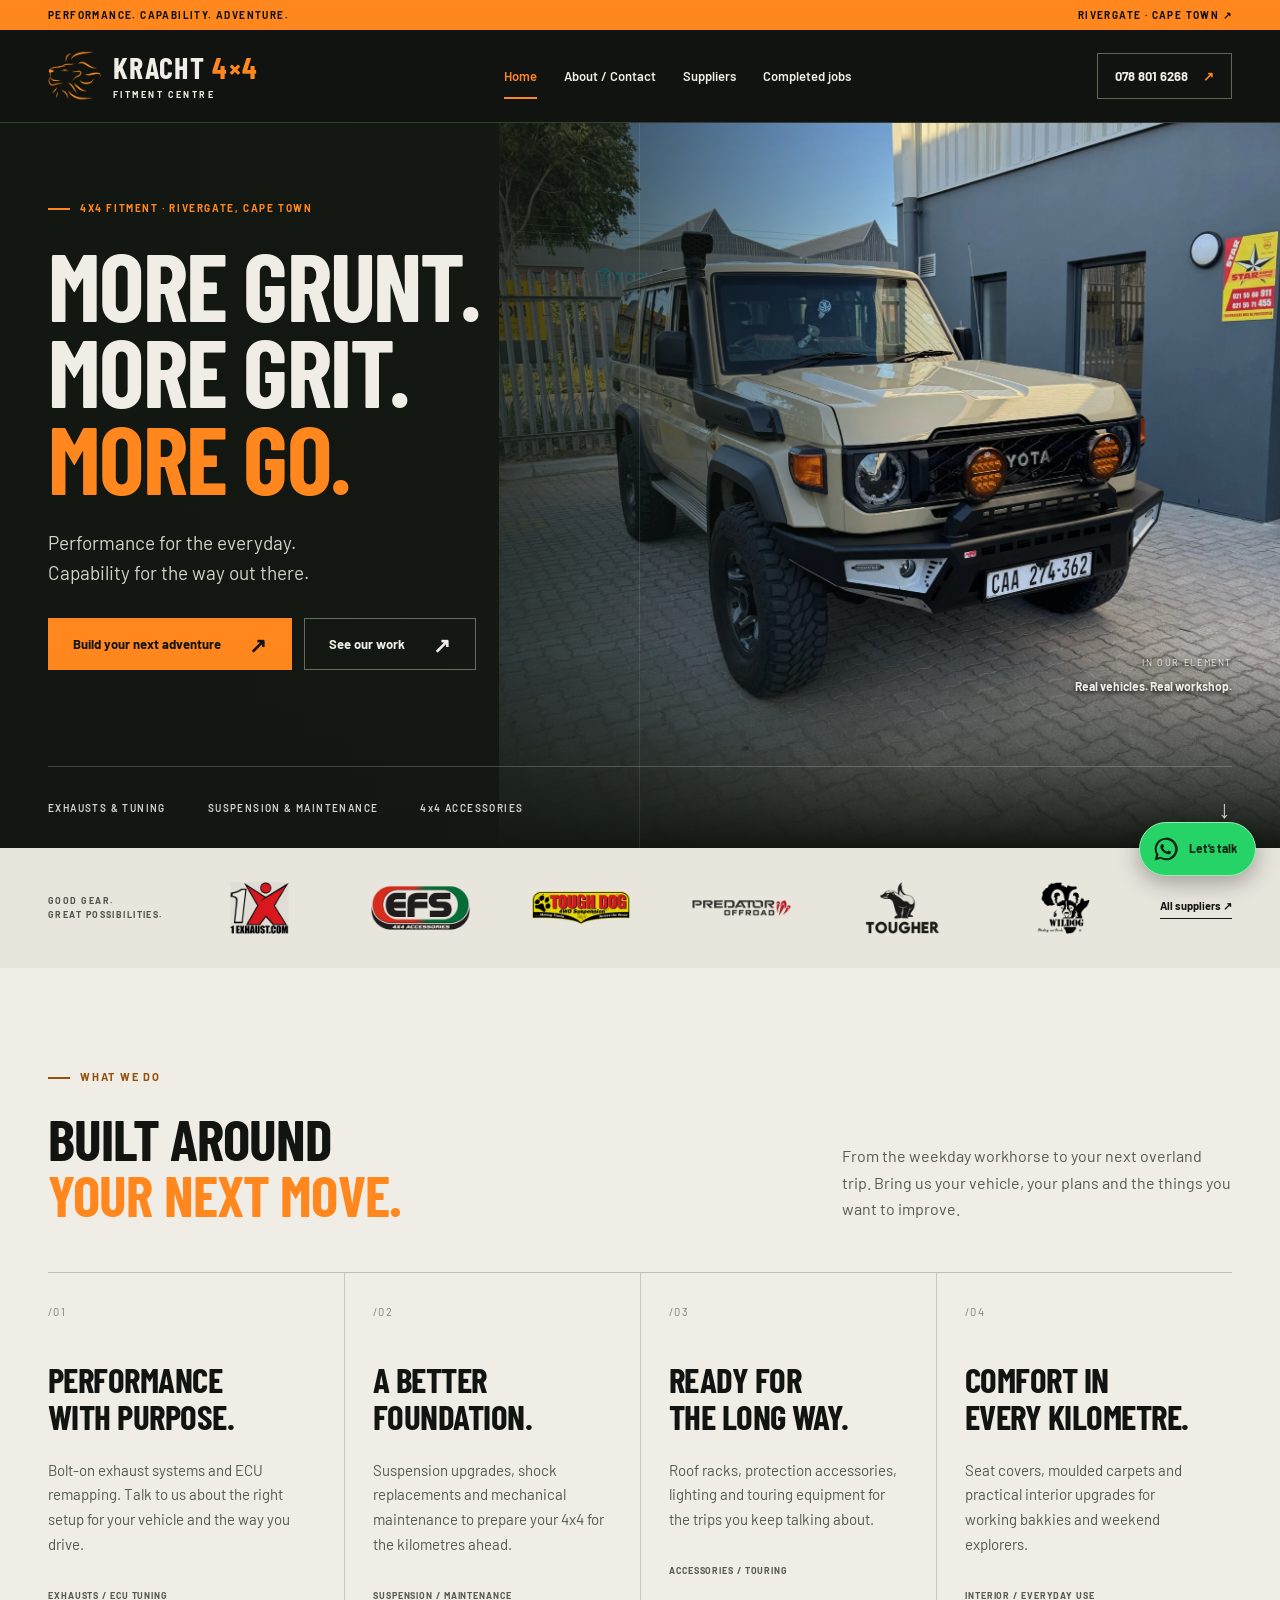
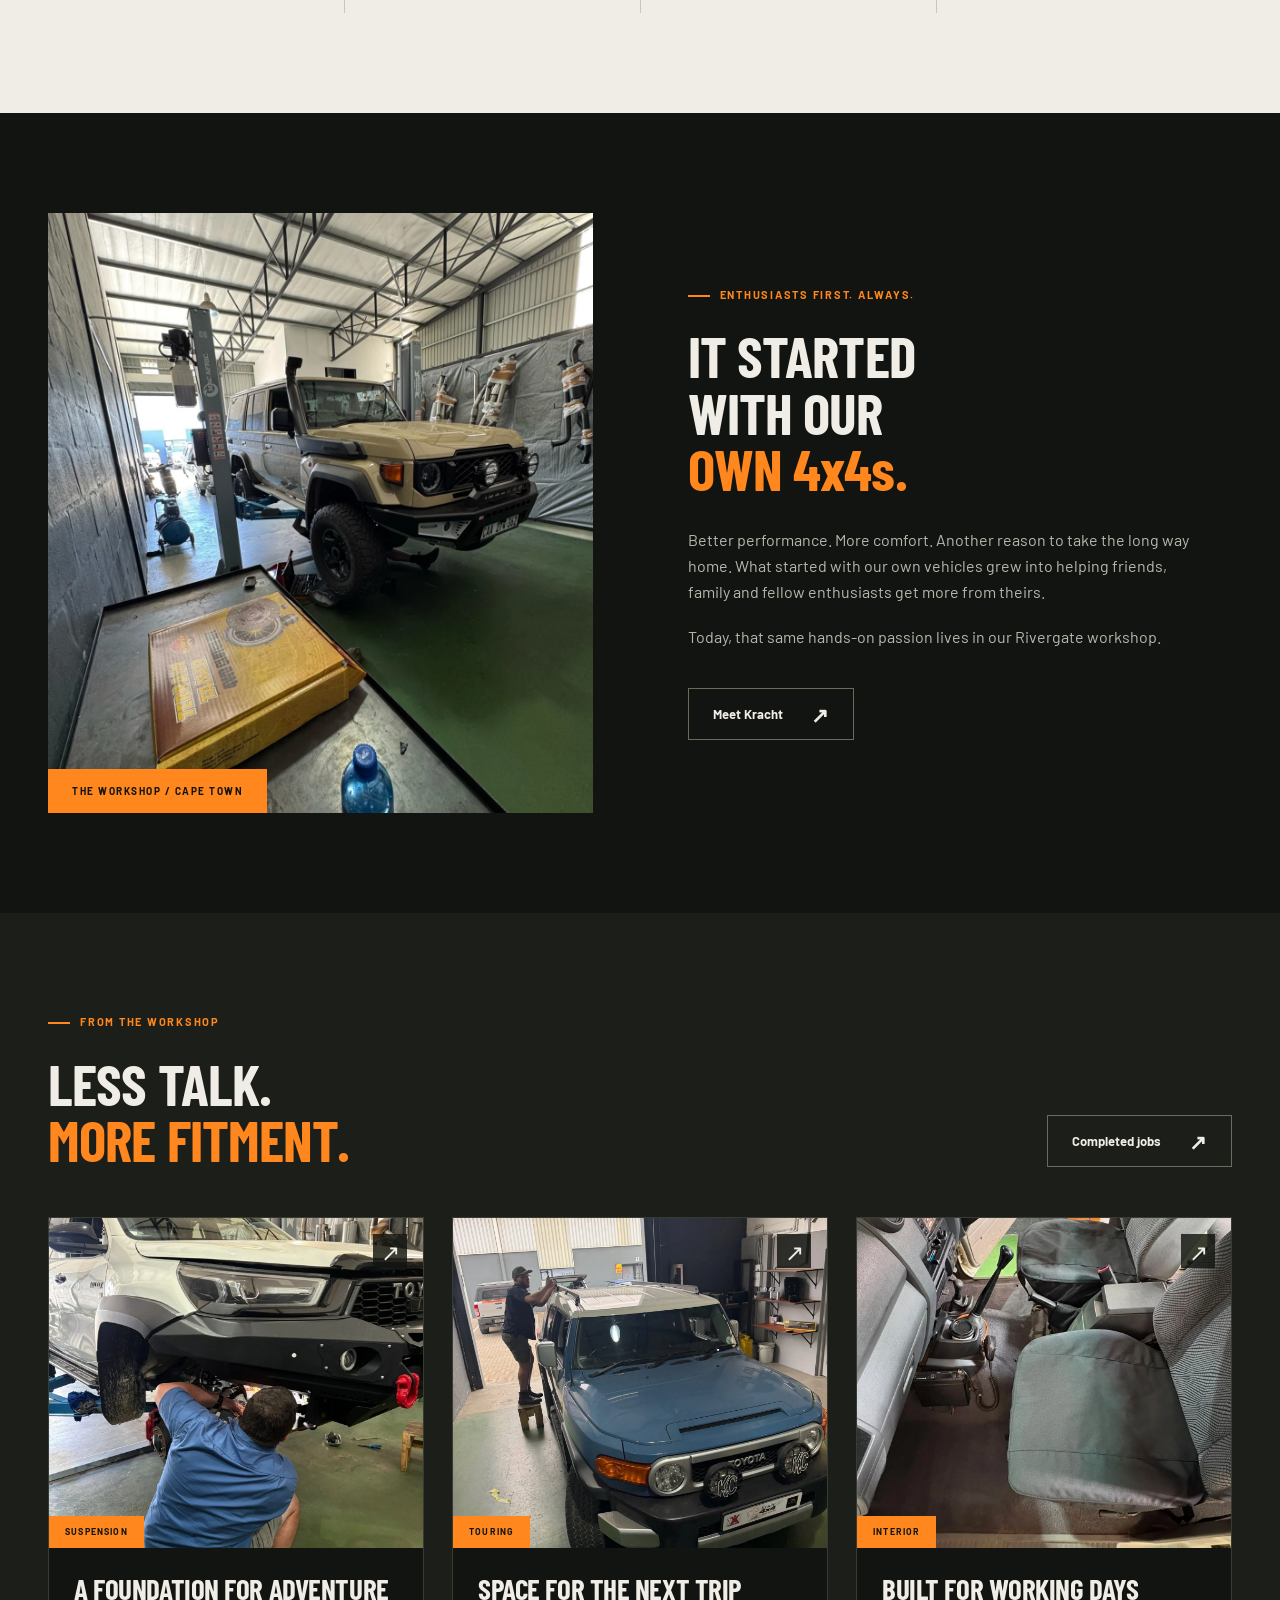
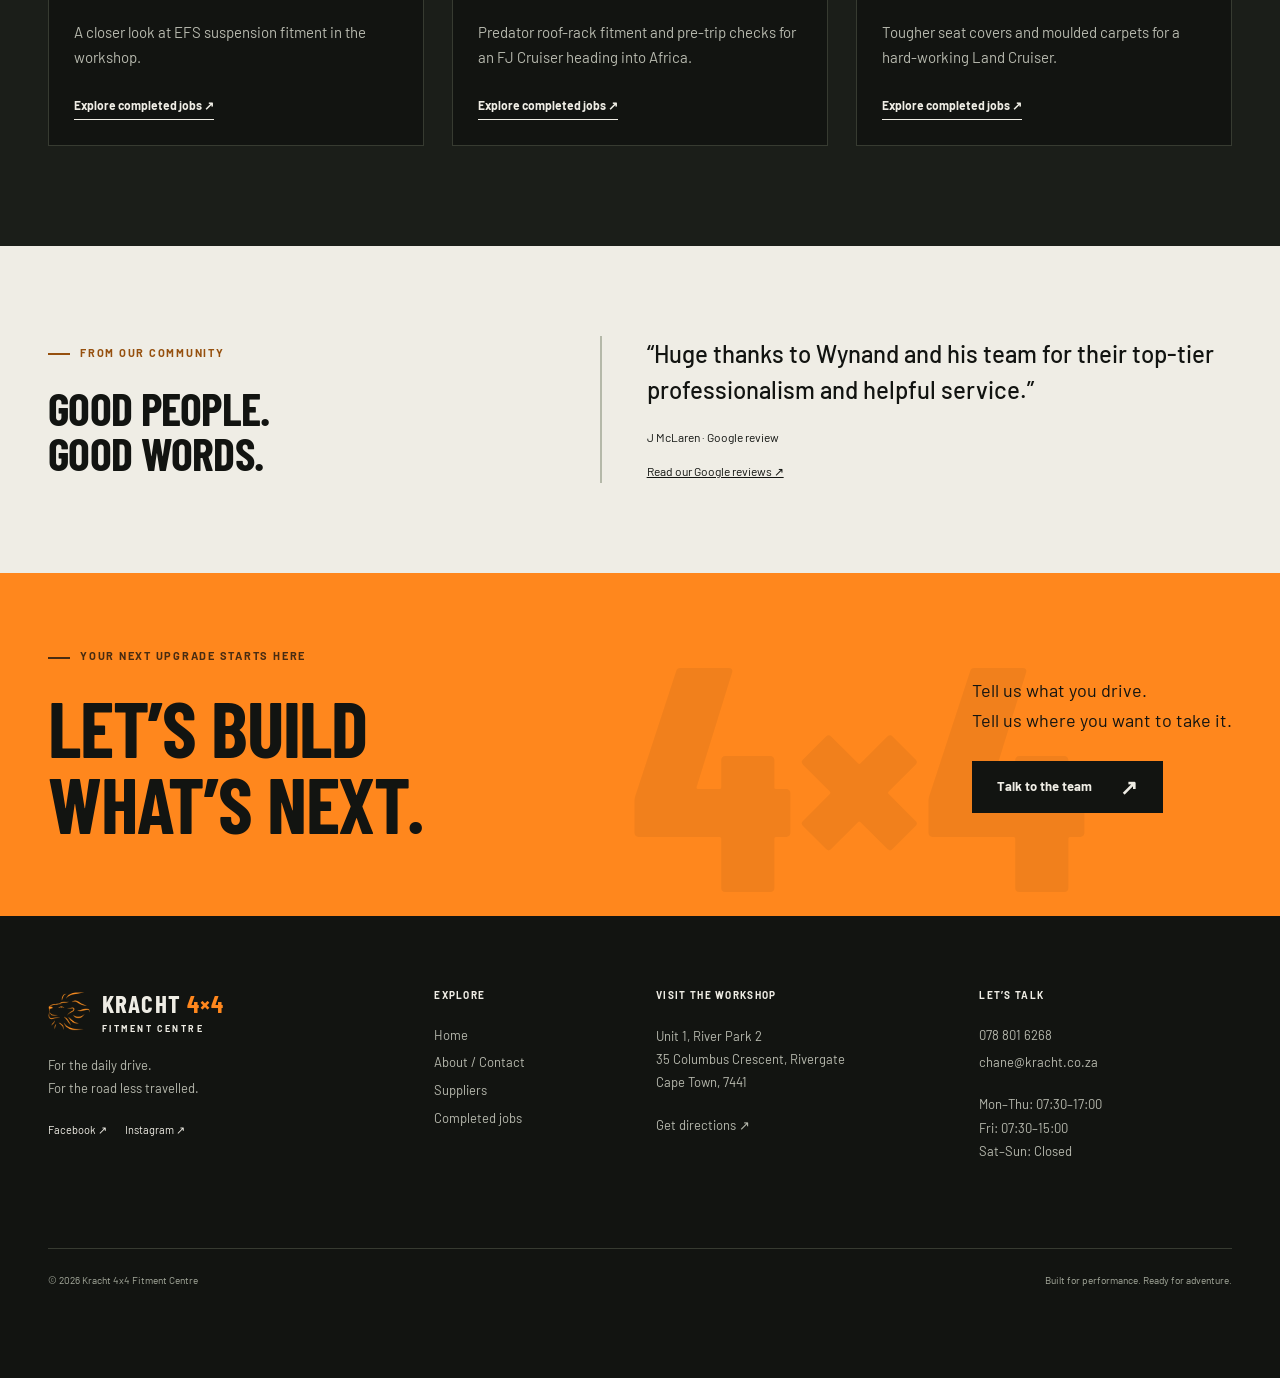
==== commit 754052b8: "Website draft 1" ====
--- a/index.html
+++ b/index.html
@@ -1,378 +1 @@
-<!DOCTYPE html>
-<html lang="en-ZA">
-<head>
-<meta charset="UTF-8">
-<meta name="viewport" content="width=device-width, initial-scale=1.0">
-<title>Kracht 4x4 Fitment Centre | Built for the Road That Isn't One</title>
-<meta name="description" content="Kracht 4x4 Fitment Centre — exhaust systems, ECU remapping, suspension, bumpers, rooftop tents, awnings, 12V systems and interior/exterior upgrades for serious 4x4 builds.">
-
-<!-- ============================================================
-     DRAFT NOTES FOR BEN:
-     - This is a first-draft homepage only. Placeholder stock photography
-       (Unsplash, free-to-use) stands in for real vehicle/workshop photos.
-     - Partner brand logos in the marquee are text placeholders — swap
-       in real logos once supplied.
-     - Colour palette pulled from Kracht's supplied logo (black + burnt
-       orange #FF6A15). Swap the CSS variables in style.css once the
-       full brand guideline doc lands.
-     - WhatsApp float button points at 078 801 6268 — confirm this is
-       the right number to publish before going live.
-     ============================================================ -->
-
-<link rel="preconnect" href="https://fonts.googleapis.com">
-<link rel="stylesheet" href="assets/css/style.css">
-</head>
-<body>
-
-<!-- ============================================================
-     HEADER
-     ============================================================ -->
-<header class="site-header">
-  <div class="container">
-    <a href="#top" class="brand">
-      <span class="mark"><span>K</span></span>
-      <span>
-        Kracht 4x4
-        <small>Fitment Centre</small>
-      </span>
-    </a>
-
-    <nav class="main-nav">
-      <a href="#home">Home</a>
-      <a href="#about">About</a>
-      <a href="#services">Services</a>
-      <a href="#gallery">Gallery</a>
-      <a href="#contact">Contact</a>
-    </nav>
-
-    <div class="header-cta">
-      <a href="tel:+27788016268" class="btn btn-ghost">078 801 6268</a>
-      <a href="https://wa.me/27788016268" class="btn btn-primary">Get A Quote</a>
-    </div>
-
-    <button class="nav-toggle" aria-label="Open menu">
-      <svg width="20" height="20" viewBox="0 0 24 24" fill="none" stroke="currentColor" stroke-width="2"><line x1="3" y1="6" x2="21" y2="6"/><line x1="3" y1="12" x2="21" y2="12"/><line x1="3" y1="18" x2="21" y2="18"/></svg>
-    </button>
-  </div>
-</header>
-
-<div class="mobile-nav">
-  <a href="#home">Home</a>
-  <a href="#about">About</a>
-  <a href="#services">Services</a>
-  <a href="#gallery">Gallery</a>
-  <a href="#contact">Contact</a>
-  <a href="https://wa.me/27788016268" class="btn btn-primary">Get A Quote</a>
-</div>
-
-<!-- ============================================================
-     HERO
-     ============================================================ -->
-<section class="hero" id="home">
-  <div class="hero-media">
-    <img src="https://images.unsplash.com/photo-1618564340323-28f633e4c748?auto=format&fit=crop&w=2000&q=80" alt="Lifted 4x4 on a rugged mountain trail">
-  </div>
-  <svg class="hero-contours" viewBox="0 0 1200 800" preserveAspectRatio="none" xmlns="http://www.w3.org/2000/svg">
-    <g fill="none" stroke="#FF6A15" stroke-width="1">
-      <path d="M-50 650 C 200 600, 350 700, 600 640 S 900 560, 1250 620" opacity="0.5"/>
-      <path d="M-50 700 C 220 660, 380 740, 640 690 S 920 620, 1250 670" opacity="0.35"/>
-      <path d="M-50 750 C 250 720, 420 780, 680 740 S 950 680, 1250 720" opacity="0.22"/>
-    </g>
-  </svg>
-  <div class="container">
-    <div class="hero-badge"><b>PLATE NO. 001</b> — SINCE FOUND, BUILT WITH KRACHT</div>
-    <h1>Built for the road that <em>isn't</em> one.</h1>
-    <p class="hero-sub">From bolt-on exhausts and ECU remaps to full expedition builds — suspension, bumpers, rooftop tents and 12V power — every fitment is done right, so your rig is ready before the tar runs out.</p>
-    <div class="hero-actions">
-      <a href="https://wa.me/27788016268" class="btn btn-primary">Chat On WhatsApp</a>
-      <a href="#services" class="btn btn-ghost">See What We Do</a>
-    </div>
-    <div class="hero-stats">
-      <div><strong>8+</strong><span>Upgrade Categories</span></div>
-      <div><strong>100%</strong><span>Fitted In-House</span></div>
-      <div><strong>4x4</strong><span>Is All We Do</span></div>
-    </div>
-  </div>
-  <div class="scroll-cue">SCROLL</div>
-</section>
-
-<!-- ============================================================
-     BRAND STRIP (placeholder logos — swap for real partner brands)
-     ============================================================ -->
-<div class="brand-strip">
-  <div class="container">
-    <div class="marquee-track">
-      <span class="brand-chip">Partner Brand</span>
-      <span class="brand-chip">Partner Brand</span>
-      <span class="brand-chip">Partner Brand</span>
-      <span class="brand-chip">Partner Brand</span>
-      <span class="brand-chip">Partner Brand</span>
-      <span class="brand-chip">Partner Brand</span>
-      <span class="brand-chip">Partner Brand</span>
-      <span class="brand-chip">Partner Brand</span>
-    </div>
-  </div>
-</div>
-
-<!-- ============================================================
-     SERVICES
-     ============================================================ -->
-<section id="services">
-  <div class="container">
-    <div class="section-head">
-      <div>
-        <span class="eyebrow">The Build Sheet</span>
-        <h2>Every upgrade, fitted in-house.</h2>
-      </div>
-      <p>Eight categories, one workshop. Whether it's a daily-driven bakkie or a full overland build, it gets fitted, tuned and checked under one roof.</p>
-    </div>
-
-    <div class="services-grid">
-      <div class="service-card">
-        <span class="plate-no">PLATE 01</span>
-        <svg viewBox="0 0 24 24" fill="none" stroke-width="1.6" stroke-linecap="round" stroke-linejoin="round"><path d="M3 12h4l2-3h3l2 5h3l2-3h2"/><circle cx="20" cy="12" r="1.4"/></svg>
-        <h3>Exhaust Systems</h3>
-        <p>Bolt-on performance exhausts for a deeper note and a genuine bit more power.</p>
-      </div>
-      <div class="service-card">
-        <span class="plate-no">PLATE 02</span>
-        <svg viewBox="0 0 24 24" fill="none" stroke-width="1.6" stroke-linecap="round" stroke-linejoin="round"><rect x="6" y="6" width="12" height="12" rx="1"/><path d="M9 3v3M15 3v3M9 18v3M15 18v3M3 9h3M3 15h3M18 9h3M18 15h3"/></svg>
-        <h3>ECU Remapping</h3>
-        <p>Safe, dyno-informed tuning for more power, better response and improved economy.</p>
-      </div>
-      <div class="service-card">
-        <span class="plate-no">PLATE 03</span>
-        <svg viewBox="0 0 24 24" fill="none" stroke-width="1.6" stroke-linecap="round" stroke-linejoin="round"><path d="M4 20l4-9 4 3 4-9 4 15"/><circle cx="8" cy="11" r="1.2"/><circle cx="12" cy="14" r="1.2"/><circle cx="16" cy="5" r="1.2"/></svg>
-        <h3>Suspension</h3>
-        <p>Lift kits and load-rated setups matched to how the vehicle actually gets used.</p>
-      </div>
-      <div class="service-card">
-        <span class="plate-no">PLATE 04</span>
-        <svg viewBox="0 0 24 24" fill="none" stroke-width="1.6" stroke-linecap="round" stroke-linejoin="round"><path d="M3 15h18l-2 5H5l-2-5z"/><path d="M6 15V9h12v6"/></svg>
-        <h3>Bumpers</h3>
-        <p>Steel front and rear bumpers built for recovery points and real approach angles.</p>
-      </div>
-      <div class="service-card">
-        <span class="plate-no">PLATE 05</span>
-        <svg viewBox="0 0 24 24" fill="none" stroke-width="1.6" stroke-linecap="round" stroke-linejoin="round"><path d="M3 19h18"/><path d="M5 19V11l7-6 7 6v8"/><path d="M9 19v-6h6v6"/></svg>
-        <h3>Rooftop Tents</h3>
-        <p>Hard and soft-shell rooftop tents, fitted and load-tested before you leave the yard.</p>
-      </div>
-      <div class="service-card">
-        <span class="plate-no">PLATE 06</span>
-        <svg viewBox="0 0 24 24" fill="none" stroke-width="1.6" stroke-linecap="round" stroke-linejoin="round"><path d="M3 9c4-4 14-4 18 0"/><path d="M3 9l1 10h16l1-10"/></svg>
-        <h3>Awnings</h3>
-        <p>Quick-deploy shade for camp, the trail-side braai, or the next long fuel stop.</p>
-      </div>
-      <div class="service-card">
-        <span class="plate-no">PLATE 07</span>
-        <svg viewBox="0 0 24 24" fill="none" stroke-width="1.6" stroke-linecap="round" stroke-linejoin="round"><rect x="4" y="7" width="16" height="11" rx="1"/><path d="M9 7V5h6v2"/><path d="M11 10l-2 3h3l-2 3"/></svg>
-        <h3>12V Systems</h3>
-        <p>Dual-battery setups, fridge wiring and off-grid power that just works.</p>
-      </div>
-      <div class="service-card">
-        <span class="plate-no">PLATE 08</span>
-        <svg viewBox="0 0 24 24" fill="none" stroke-width="1.6" stroke-linecap="round" stroke-linejoin="round"><rect x="3" y="4" width="18" height="16" rx="1"/><path d="M3 14h18"/><path d="M9 14v6M15 14v6"/></svg>
-        <h3>Interior &amp; Exterior</h3>
-        <p>Comfort and capability upgrades inside and out, for every day and every weekend.</p>
-      </div>
-    </div>
-  </div>
-</section>
-
-<!-- ============================================================
-     WHY CHOOSE US
-     ============================================================ -->
-<section style="background:var(--charcoal);border-top:1px solid var(--line);border-bottom:1px solid var(--line);">
-  <div class="container">
-    <div class="section-head">
-      <div>
-        <span class="eyebrow">Why Kracht</span>
-        <h2>We drive what we build.</h2>
-      </div>
-    </div>
-    <div class="pillars">
-      <div class="pillar">
-        <span>01</span>
-        <h3>Straight Talk, Every Time</h3>
-        <p>You'll know what's being fitted, why, and what it costs — no surprises at pickup.</p>
-      </div>
-      <div class="pillar">
-        <span>02</span>
-        <h3>Workmanship That Lasts</h3>
-        <p>Every fitment is torqued, tested and checked before your vehicle leaves the bay.</p>
-      </div>
-      <div class="pillar">
-        <span>03</span>
-        <h3>Built By Enthusiasts</h3>
-        <p>We upgrade our own vehicles the same way — because we actually use this gear.</p>
-      </div>
-    </div>
-  </div>
-</section>
-
-<!-- ============================================================
-     ABOUT TEASER
-     ============================================================ -->
-<section id="about">
-  <div class="container">
-    <div class="about-split">
-      <div class="about-media">
-        <img src="https://images.unsplash.com/photo-1615906655593-ad0386982a0f?auto=format&fit=crop&w=1200&q=80" alt="Mechanic working on a vehicle in the Kracht workshop">
-        <div class="plate">
-          <div class="rivet-tl"></div><div class="rivet-br"></div>
-          <strong>4x4</strong>
-          <span>Only What We Know</span>
-        </div>
-      </div>
-      <div class="about-copy">
-        <span class="eyebrow">Our Story</span>
-        <h2>Started by 4x4 enthusiasts, still run by them.</h2>
-        <p>Kracht began the way most good workshops do — upgrading our own vehicles for better performance, better fuel economy and more comfort on long trips, then doing the same for friends and family.</p>
-        <p>That grew into a fitment centre for anyone who wants their vehicle built properly, with a wide network of suppliers covering everything from performance and power to comfort and long-haul reliability.</p>
-        <a href="#" class="btn btn-ghost">Read Our Full Story</a>
-      </div>
-    </div>
-  </div>
-</section>
-
-<!-- ============================================================
-     GALLERY
-     ============================================================ -->
-<section id="gallery" style="background:var(--charcoal);border-top:1px solid var(--line);">
-  <div class="container">
-    <div class="section-head">
-      <div>
-        <span class="eyebrow">Portfolio</span>
-        <h2>Recent builds &amp; fitments.</h2>
-      </div>
-      <p>A look at vehicles that have come through the workshop. Full gallery lands with the next build of the site.</p>
-    </div>
-    <div class="gallery-grid">
-      <div class="gallery-item"><img src="https://images.unsplash.com/photo-1504629879392-188ff00bcc7b?auto=format&fit=crop&w=1000&q=80" alt="4x4 climbing rocky terrain"><span class="tag">Suspension Build</span></div>
-      <div class="gallery-item"><img src="https://images.unsplash.com/photo-1782192176298-5fb589feb539?auto=format&fit=crop&w=1000&q=80" alt="Truck with rooftop tent in rocky desert"><span class="tag">Rooftop Tent Fit</span></div>
-      <div class="gallery-item"><img src="https://images.unsplash.com/photo-1615906655593-ad0386982a0f?auto=format&fit=crop&w=800&q=80" alt="Mechanic working on engine bay"><span class="tag">Workshop Bay</span></div>
-      <div class="gallery-item"><img src="https://images.unsplash.com/photo-1599603725708-ec7324f3c7d4?auto=format&fit=crop&w=800&q=80" alt="Owner beside a lifted Jeep Wrangler"><span class="tag">Client Build</span></div>
-      <div class="gallery-item"><img src="https://images.unsplash.com/photo-1583355497633-e4248ca3fdb0?auto=format&fit=crop&w=800&q=80" alt="Jeep Wrangler on a rocky hill"><span class="tag">Off-Road Ready</span></div>
-    </div>
-    <div class="gallery-more">
-      <a href="#" class="btn btn-ghost">View Full Gallery</a>
-    </div>
-  </div>
-</section>
-
-<!-- ============================================================
-     TESTIMONIALS (placeholder copy)
-     ============================================================ -->
-<section>
-  <div class="container">
-    <div class="section-head">
-      <div>
-        <span class="eyebrow">Client Feedback</span>
-        <h2>What clients are saying.</h2>
-      </div>
-    </div>
-    <div class="testimonials">
-      <div class="testimonial">
-        <div class="stars">★★★★★</div>
-        <p>"Placeholder testimonial — swap in a real client quote once you have a few on hand."</p>
-        <div class="who">Client Name — Vehicle / Upgrade</div>
-      </div>
-      <div class="testimonial">
-        <div class="stars">★★★★★</div>
-        <p>"Placeholder testimonial — swap in a real client quote once you have a few on hand."</p>
-        <div class="who">Client Name — Vehicle / Upgrade</div>
-      </div>
-      <div class="testimonial">
-        <div class="stars">★★★★★</div>
-        <p>"Placeholder testimonial — swap in a real client quote once you have a few on hand."</p>
-        <div class="who">Client Name — Vehicle / Upgrade</div>
-      </div>
-    </div>
-  </div>
-</section>
-
-<!-- ============================================================
-     CTA BANNER
-     ============================================================ -->
-<section class="cta-banner" id="contact">
-  <div class="container cta-inner">
-    <div>
-      <span class="eyebrow">Ready When You Are</span>
-      <h2>Let's gear up your rig.</h2>
-    </div>
-    <div class="cta-actions">
-      <a href="https://wa.me/27788016268" class="btn btn-primary">Message Us On WhatsApp</a>
-      <a href="mailto:chane@kracht.co.za" class="btn btn-ghost">chane@kracht.co.za</a>
-    </div>
-  </div>
-</section>
-
-<!-- ============================================================
-     FOOTER
-     ============================================================ -->
-<footer>
-  <div class="container">
-    <div class="footer-grid">
-      <div class="footer-about">
-        <a href="#top" class="brand">
-          <span class="mark"><span>K</span></span>
-          <span>Kracht 4x4<small>Fitment Centre</small></span>
-        </a>
-        <p>Your one-stop workshop for 4x4 upgrades — performance, comfort and capability, on and off the road.</p>
-        <div class="footer-social">
-          <a href="#" aria-label="Facebook"><svg width="16" height="16" viewBox="0 0 24 24" fill="currentColor"><path d="M13 22v-8h3l1-4h-4V7.5C13 6.4 13.4 6 14.6 6H17V2.1C16.6 2 15.3 2 13.9 2 10.9 2 9 3.8 9 7v3H6v4h3v8h4z"/></svg></a>
-          <a href="#" aria-label="Instagram"><svg width="16" height="16" viewBox="0 0 24 24" fill="none" stroke="currentColor" stroke-width="1.6"><rect x="3" y="3" width="18" height="18" rx="5"/><circle cx="12" cy="12" r="4"/><circle cx="17.2" cy="6.8" r="1"/></svg></a>
-          <a href="#" aria-label="TikTok"><svg width="16" height="16" viewBox="0 0 24 24" fill="currentColor"><path d="M15 2c.3 2 1.7 3.6 4 3.9v3.1c-1.5 0-2.9-.4-4-1.2v6.7A5.5 5.5 0 1 1 9.6 9.1v3.2a2.4 2.4 0 1 0 2 2.4V2h3.4z"/></svg></a>
-        </div>
-      </div>
-      <div>
-        <h4>Navigate</h4>
-        <ul>
-          <li><a href="#home">Home</a></li>
-          <li><a href="#about">About Us</a></li>
-          <li><a href="#services">Services</a></li>
-          <li><a href="#gallery">Gallery</a></li>
-        </ul>
-      </div>
-      <div>
-        <h4>Services</h4>
-        <ul>
-          <li><a href="#services">Exhaust &amp; ECU</a></li>
-          <li><a href="#services">Suspension &amp; Bumpers</a></li>
-          <li><a href="#services">Rooftop Tents &amp; Awnings</a></li>
-          <li><a href="#services">12V &amp; Interior</a></li>
-        </ul>
-      </div>
-      <div>
-        <h4>Get In Touch</h4>
-        <ul>
-          <li><a href="tel:+27788016268">078 801 6268</a></li>
-          <li><a href="mailto:chane@kracht.co.za">chane@kracht.co.za</a></li>
-          <li><a href="https://wa.me/27788016268">WhatsApp Us</a></li>
-        </ul>
-      </div>
-    </div>
-    <div class="footer-bottom">
-      <span>© 2026 Kracht 4x4 Fitment Centre. All rights reserved.</span>
-      <span>Site by Omni Process Consulting</span>
-    </div>
-  </div>
-</footer>
-
-<!-- ============================================================
-     FLOATING UI
-     ============================================================ -->
-<div class="float-social">
-  <a href="#" aria-label="Facebook"><svg viewBox="0 0 24 24" fill="currentColor"><path d="M13 22v-8h3l1-4h-4V7.5C13 6.4 13.4 6 14.6 6H17V2.1C16.6 2 15.3 2 13.9 2 10.9 2 9 3.8 9 7v3H6v4h3v8h4z"/></svg></a>
-  <a href="#" aria-label="Instagram"><svg viewBox="0 0 24 24" fill="none" stroke="currentColor" stroke-width="1.6"><rect x="3" y="3" width="18" height="18" rx="5"/><circle cx="12" cy="12" r="4"/><circle cx="17.2" cy="6.8" r="1"/></svg></a>
-  <a href="#" aria-label="TikTok"><svg viewBox="0 0 24 24" fill="currentColor"><path d="M15 2c.3 2 1.7 3.6 4 3.9v3.1c-1.5 0-2.9-.4-4-1.2v6.7A5.5 5.5 0 1 1 9.6 9.1v3.2a2.4 2.4 0 1 0 2 2.4V2h3.4z"/></svg></a>
-</div>
-
-<a href="https://wa.me/27788016268" class="float-whatsapp" aria-label="Chat on WhatsApp" target="_blank" rel="noopener">
-  <svg viewBox="0 0 32 32"><path d="M16.02 3C9.4 3 4 8.36 4 15c0 2.32.66 4.48 1.8 6.32L4 29l7.86-1.76A11.9 11.9 0 0 0 16.02 27C22.64 27 28 21.64 28 15S22.64 3 16.02 3zm0 21.6a9.5 9.5 0 0 1-4.86-1.33l-.35-.2-4.66 1.04 1.02-4.55-.23-.37A9.5 9.5 0 1 1 25.5 15a9.5 9.5 0 0 1-9.48 9.6zm5.3-7.13c-.29-.15-1.7-.84-1.96-.93-.26-.1-.46-.15-.65.14-.19.29-.75.93-.92 1.12-.17.2-.34.22-.63.07-.29-.14-1.22-.45-2.32-1.43-.86-.76-1.44-1.7-1.6-1.99-.17-.29-.02-.44.13-.59.13-.13.29-.34.44-.5.15-.18.19-.3.29-.5.1-.19.05-.36-.02-.5-.07-.15-.65-1.57-.9-2.15-.24-.57-.48-.49-.65-.5h-.56c-.19 0-.5.07-.77.36-.26.29-1 .98-1 2.4 0 1.4 1.03 2.76 1.17 2.95.14.19 2.03 3.1 4.92 4.35.69.3 1.22.48 1.64.61.69.22 1.32.19 1.82.11.55-.08 1.7-.7 1.95-1.37.24-.68.24-1.26.17-1.38-.07-.13-.26-.2-.55-.35z"/></svg>
-</a>
-
-<script src="assets/js/main.js"></script>
-</body>
-</html>
+<!doctype html><html lang="en-ZA"><head><meta charset="utf-8"><meta name="viewport" content="width=device-width,initial-scale=1"><title>Kracht 4x4 | Performance & Adventure Fitment in Cape Town</title><meta name="description" content="4x4 exhausts, ECU tuning, suspension, maintenance and accessories in Rivergate, Cape Town. Build your next adventure with Kracht 4x4."><meta name="theme-color" content="#121411"><link rel="canonical" href="https://krachtfitmentcentre.co.za/"><meta property="og:type" content="website"><meta property="og:title" content="Kracht 4x4 | Performance & Adventure Fitment in Cape Town"><meta property="og:description" content="4x4 exhausts, ECU tuning, suspension, maintenance and accessories in Rivergate, Cape Town. Build your next adventure with Kracht 4x4."><meta property="og:url" content="https://krachtfitmentcentre.co.za/"><meta property="og:image" content="https://krachtfitmentcentre.co.za/assets/site/workshop-lineup.webp"><meta name="twitter:card" content="summary_large_image"><link rel="icon" href="favicon.png"><link rel="preconnect" href="https://fonts.googleapis.com"><link rel="preconnect" href="https://fonts.gstatic.com" crossorigin><link href="https://fonts.googleapis.com/css2?family=Barlow+Condensed:wght@500;600;700;800&family=Barlow:wght@400;500;600;700&display=swap" rel="stylesheet"><link rel="stylesheet" href="assets/css/style.css"><script src="main.js" defer></script><script type="application/ld+json">{"@context": "https://schema.org", "@type": "AutoRepair", "name": "Kracht 4x4 Fitment Centre", "url": "https://krachtfitmentcentre.co.za/", "telephone": "+27788016268", "email": "chane@kracht.co.za", "address": {"@type": "PostalAddress", "streetAddress": "Unit 1, River Park 2, 35 Columbus Crescent, Rivergate", "addressLocality": "Cape Town", "postalCode": "7441", "addressCountry": "ZA"}, "openingHours": ["Mo-Th 07:30-17:00", "Fr 07:30-15:00"], "sameAs": ["https://www.facebook.com/Kracht4x4FitmentCentre", "https://www.instagram.com/kracht_4x4fitment/"]}</script></head><body><a class="skip-link" href="#main">Skip to content</a><div class="topbar"><div class="wrap"><span>PERFORMANCE. CAPABILITY. ADVENTURE.</span><a href="https://www.google.com/maps/dir/?api=1&destination=Kracht+4x4+Fitment+Centre+35+Columbus+Crescent+Cape+Town" target="_blank" rel="noopener">RIVERGATE · CAPE TOWN <span aria-hidden="true">↗</span></a></div></div><header class="site-header"><div class="wrap header-inner"><a class="brand" href="index.html" aria-label="Kracht 4x4 home"><img class="" src="assets/site/kracht-lion.webp" width="240" height="240" alt="" fetchpriority="high" decoding="async"><span>KRACHT <b>4×4</b><small>FITMENT CENTRE</small></span></a><nav id="site-nav" class="main-nav" aria-label="Main navigation"><a href="index.html" aria-current="page">Home</a><a href="about-contact.html" >About / Contact</a><a href="suppliers.html" >Suppliers</a><a href="completed-jobs.html" >Completed jobs</a></nav><a class="header-call" href="tel:+27788016268">078 801 6268 <span aria-hidden="true">↗</span></a><button class="nav-toggle" aria-label="Open menu" aria-controls="site-nav" aria-expanded="false"><span></span><span></span></button></div></header><main id="main"><section class="hero"><div class="hero-visual"><img class="" src="assets/site/land-cruiser.webp" width="1600" height="2133" alt="Toyota Land Cruiser outside the Kracht 4x4 workshop" fetchpriority="high" decoding="async"></div><div class="hero-shade"></div><div class="wrap hero-content"><span class="eyebrow light">4x4 fitment · Rivergate, Cape Town</span><h1>MORE GRUNT.<br>MORE GRIT.<br><em>MORE GO.</em></h1><p>Performance for the everyday.<br>Capability for the way out there.</p><div class="actions"><a class="btn btn-primary" href="about-contact.html#enquiry">Build your next adventure<span aria-hidden="true">↗</span></a><a class="btn btn-outline" href="completed-jobs.html">See our work<span aria-hidden="true">↗</span></a></div></div><div class="hero-caption"><span>IN OUR ELEMENT</span><b>Real vehicles. Real workshop.</b></div><div class="hero-bottom wrap"><span>EXHAUSTS & TUNING</span><span>SUSPENSION & MAINTENANCE</span><span>4x4 ACCESSORIES</span><a href="#what-we-do" aria-label="Explore what we do">↓</a></div></section><section class="supplier-strip"><div class="wrap"><span class="small-label">GOOD GEAR.<br>GREAT POSSIBILITIES.</span><div class="brand-row"><a href="suppliers.html" aria-label="Explore our suppliers, including 1Exhaust"><img class="" src="assets/site/brand-1exhaust.webp" width="520" height="300" alt="1Exhaust" loading="lazy" decoding="async"></a><a href="suppliers.html" aria-label="Explore our suppliers, including EFS"><img class="" src="assets/site/brand-efs.webp" width="520" height="300" alt="EFS" loading="lazy" decoding="async"></a><a href="suppliers.html" aria-label="Explore our suppliers, including Tough Dog"><img class="" src="assets/site/brand-tough-dog.webp" width="520" height="300" alt="Tough Dog" loading="lazy" decoding="async"></a><a href="suppliers.html" aria-label="Explore our suppliers, including Predator Offroad"><img class="" src="assets/site/brand-predator-offroad.webp" width="520" height="300" alt="Predator Offroad" loading="lazy" decoding="async"></a><a href="suppliers.html" aria-label="Explore our suppliers, including Tougher"><img class="" src="assets/site/brand-tougher.webp" width="520" height="300" alt="Tougher" loading="lazy" decoding="async"></a><a href="suppliers.html" aria-label="Explore our suppliers, including Wildog"><img class="" src="assets/site/brand-wildog.webp" width="520" height="300" alt="Wildog" loading="lazy" decoding="async"></a></div><a class="text-link" href="suppliers.html">All suppliers ↗</a></div></section><section class="section cream" id="what-we-do"><div class="wrap"><div class="section-head"><div><span class="eyebrow">What we do</span><h2>BUILT AROUND<br><em>YOUR NEXT MOVE.</em></h2></div><p>From the weekday workhorse to your next overland trip. Bring us your vehicle, your plans and the things you want to improve.</p></div><div class="service-grid"><article class="service-card"><span class="service-number">/01</span><h3>Performance<br>with purpose.</h3><p>Bolt-on exhaust systems and ECU remapping. Talk to us about the right setup for your vehicle and the way you drive.</p><span class="small-label">Exhausts / ECU tuning</span></article><article class="service-card"><span class="service-number">/02</span><h3>A better<br>foundation.</h3><p>Suspension upgrades, shock replacements and mechanical maintenance to prepare your 4x4 for the kilometres ahead.</p><span class="small-label">Suspension / Maintenance</span></article><article class="service-card"><span class="service-number">/03</span><h3>Ready for<br>the long way.</h3><p>Roof racks, protection accessories, lighting and touring equipment for the trips you keep talking about.</p><span class="small-label">Accessories / Touring</span></article><article class="service-card"><span class="service-number">/04</span><h3>Comfort in<br>every kilometre.</h3><p>Seat covers, moulded carpets and practical interior upgrades for working bakkies and weekend explorers.</p><span class="small-label">Interior / Everyday use</span></article></div></div></section><section class="section"><div class="wrap story-split"><div class="story-photo"><img class="" src="assets/site/workshop.webp" width="1200" height="1600" alt="Land Cruiser inside the Kracht fitment workshop" loading="lazy" decoding="async"><span class="photo-note">THE WORKSHOP / CAPE TOWN</span></div><div class="story-copy"><span class="eyebrow">Enthusiasts first. Always.</span><h2>IT STARTED<br>WITH OUR<br><em>OWN 4x4s.</em></h2><p>Better performance. More comfort. Another reason to take the long way home. What started with our own vehicles grew into helping friends, family and fellow enthusiasts get more from theirs.</p><p>Today, that same hands-on passion lives in our Rivergate workshop.</p><a class="btn btn-outline" href="about-contact.html">Meet Kracht<span aria-hidden="true">↗</span></a></div></div></section><section class="section muted"><div class="wrap"><div class="section-head"><div><span class="eyebrow">From the workshop</span><h2>LESS TALK.<br><em>MORE FITMENT.</em></h2></div><a class="btn btn-outline" href="completed-jobs.html">Completed jobs<span aria-hidden="true">↗</span></a></div><div class="jobs-grid home-jobs"><article class="job-card" data-category="suspension"><div class="job-photo"><button class="zoom-photo" data-image="assets/site/efs-workshop.webp" data-caption="A foundation for adventure" aria-label="Enlarge photo: A foundation for adventure"><img class="" src="assets/site/efs-workshop.webp" width="1200" height="1600" alt="Suspension work underway on a Toyota in the Kracht workshop" loading="lazy" decoding="async"><span class="zoom-mark" aria-hidden="true">↗</span></button><span class="photo-label">Suspension</span></div><div class="job-copy"><h3>A foundation for adventure</h3><p>A closer look at EFS suspension fitment in the workshop.</p><a class="text-link" href="completed-jobs.html">Explore completed jobs ↗</a></div></article><article class="job-card" data-category="touring"><div class="job-photo"><button class="zoom-photo" data-image="assets/site/fj-cruiser.webp" data-caption="Space for the next trip" aria-label="Enlarge photo: Space for the next trip"><img class="" src="assets/site/fj-cruiser.webp" width="1400" height="1867" alt="FJ Cruiser roof-rack work at Kracht" loading="lazy" decoding="async"><span class="zoom-mark" aria-hidden="true">↗</span></button><span class="photo-label">Touring</span></div><div class="job-copy"><h3>Space for the next trip</h3><p>Predator roof-rack fitment and pre-trip checks for an FJ Cruiser heading into Africa.</p><a class="text-link" href="completed-jobs.html">Explore completed jobs ↗</a></div></article><article class="job-card" data-category="interior"><div class="job-photo"><button class="zoom-photo" data-image="assets/site/tougher-interior.webp" data-caption="Built for working days" aria-label="Enlarge photo: Built for working days"><img class="" src="assets/site/tougher-interior.webp" width="1200" height="1600" alt="Tougher seat covers and floor protection in a Land Cruiser" loading="lazy" decoding="async"><span class="zoom-mark" aria-hidden="true">↗</span></button><span class="photo-label">Interior</span></div><div class="job-copy"><h3>Built for working days</h3><p>Tougher seat covers and moulded carpets for a hard-working Land Cruiser.</p><a class="text-link" href="completed-jobs.html">Explore completed jobs ↗</a></div></article></div></div></section><section class="review-section"><div class="wrap review-inner"><div><span class="eyebrow">From our community</span><h2>GOOD PEOPLE.<br>GOOD WORDS.</h2></div><blockquote><p>“Huge thanks to Wynand and his team for their top-tier professionalism and helpful service.”</p><cite>J McLaren · Google review</cite><a href="https://www.google.com/maps/place/Kracht+4%C3%974+Fitment+Center/data=!4m2!3m1!1s0x0:0x7f4fb5ab9af4d5bc" target="_blank" rel="noopener">Read our Google reviews ↗</a></blockquote></div></section><section class="cta"><div class="wrap"><div><span class="eyebrow">Your next upgrade starts here</span><h2>LET’S BUILD<br>WHAT’S NEXT.</h2></div><div><p>Tell us what you drive.<br>Tell us where you want to take it.</p><a class="btn btn-primary" href="about-contact.html#enquiry">Talk to the team<span aria-hidden="true">↗</span></a></div></div></section><dialog id="photo-dialog" aria-labelledby="photo-caption"><button class="dialog-close" aria-label="Close photo">×</button><img id="dialog-image" src="assets/site/efs-workshop.webp" alt=""><p id="photo-caption"></p></dialog></main><footer><div class="wrap footer-grid"><div><a class="brand" href="index.html" aria-label="Kracht 4x4 home"><img class="" src="assets/site/kracht-lion.webp" width="240" height="240" alt="" fetchpriority="high" decoding="async"><span>KRACHT <b>4×4</b><small>FITMENT CENTRE</small></span></a><p>For the daily drive.<br>For the road less travelled.</p><div class="socials"><a href="https://www.facebook.com/Kracht4x4FitmentCentre" target="_blank" rel="noopener">Facebook ↗</a><a href="https://www.instagram.com/kracht_4x4fitment/" target="_blank" rel="noopener">Instagram ↗</a></div></div><div><h3>Explore</h3><a href="index.html">Home</a><a href="about-contact.html">About / Contact</a><a href="suppliers.html">Suppliers</a><a href="completed-jobs.html">Completed jobs</a></div><div><h3>Visit the workshop</h3><address>Unit 1, River Park 2<br>35 Columbus Crescent, Rivergate<br>Cape Town, 7441</address><a href="https://www.google.com/maps/dir/?api=1&destination=Kracht+4x4+Fitment+Centre+35+Columbus+Crescent+Cape+Town" target="_blank" rel="noopener">Get directions ↗</a></div><div><h3>Let’s talk</h3><a href="tel:+27788016268">078 801 6268</a><a href="mailto:chane@kracht.co.za">chane@kracht.co.za</a><p>Mon–Thu: 07:30–17:00<br>Fri: 07:30–15:00<br>Sat–Sun: Closed</p></div></div><div class="wrap footer-bottom"><span>© <span data-year>2026</span> Kracht 4x4 Fitment Centre</span><span>Built for performance. Ready for adventure.</span></div></footer><a class="float-whatsapp" href="https://wa.me/27788016268" target="_blank" rel="noopener" aria-label="Chat to Kracht 4x4 on WhatsApp (opens in a new tab)"><svg viewBox="0 0 32 32" aria-hidden="true"><path fill="currentColor" d="M16 3a13 13 0 0 0-11.3 19.4L3 29l6.8-1.8A13 13 0 1 0 16 3Zm0 2.4a10.6 10.6 0 0 1 0 21.2c-2 0-3.8-.5-5.5-1.5l-.5-.3-3.4.9.9-3.3-.3-.5A10.6 10.6 0 0 1 16 5.4Zm-4.6 5.1c-.3 0-.6.1-.8.4-.8.8-1.1 1.7-1 2.7.1 2.1 1.8 4.4 3.4 5.8 1.6 1.4 3.7 2.5 5.7 2.6 1 .1 2.1-.4 2.7-1.2.3-.4.5-1.4.3-1.7-.2-.2-2.6-1.4-2.9-1.4-.4 0-.6.5-1.2 1.1-.2.2-.4.2-.7.1a9.3 9.3 0 0 1-4.1-3.6c-.2-.3-.2-.5 0-.7.5-.6 1-1 1-1.4 0-.3-1-2.6-1.2-2.8-.2-.1-.8-.1-1.2.1Z"/></svg><span>Let’s talk</span></a></body></html>
--- a/assets/css/style.css
+++ b/assets/css/style.css
@@ -0,0 +1,11 @@
+:root{--ink:#121411;--panel:#1b1e19;--cream:#efede5;--muted:#b7b9ae;--orange:#ff871d;--line:#373b31;--font:'Barlow',Arial,sans-serif;--display:'Barlow Condensed','Arial Narrow',Impact,sans-serif}
+*{box-sizing:border-box}html{scroll-behavior:smooth;scroll-padding-top:100px}body{margin:0;background:var(--ink);color:var(--cream);font-family:var(--font);font-size:17px;line-height:1.6;-webkit-font-smoothing:antialiased}img{max-width:100%;display:block;height:auto}a{color:inherit;text-decoration:none}button,input,select,textarea{font:inherit}button,a{-webkit-tap-highlight-color:transparent}button{cursor:pointer}button:disabled{cursor:default}::selection{background:var(--orange);color:var(--ink)}:focus-visible{outline:3px solid var(--orange);outline-offset:5px}h1,h2,h3,p{margin:0}h1,h2,h3{font-family:var(--display);font-weight:700;line-height:.98;letter-spacing:-.015em}h1{font-size:clamp(64px,7.5vw,116px)}h2{font-size:clamp(42px,4.5vw,68px)}h3{font-size:32px}em{font-style:normal;color:var(--orange)}p{line-height:1.65}button svg{pointer-events:none}.wrap{width:min(1280px,calc(100% - 96px));margin-inline:auto}.section{padding:100px 0}.cream{background:var(--cream);color:var(--ink)}.muted{background:var(--panel)}.eyebrow,.small-label{font-size:11px;font-weight:700;letter-spacing:.16em;text-transform:uppercase;display:block}.eyebrow{color:var(--orange);margin-bottom:24px}.cream .eyebrow{color:#96500e}.eyebrow:before{content:'';display:inline-block;width:22px;height:2px;background:currentColor;vertical-align:middle;margin-right:10px}.small-label{color:var(--muted)}.cream .small-label{color:#55594e}.small{font-size:14px;color:var(--muted)}.skip-link{position:fixed;z-index:100;left:20px;top:-70px;background:var(--orange);color:var(--ink);padding:12px}.skip-link:focus{top:10px}.topbar{background:var(--orange);color:var(--ink);font-size:10px;font-weight:700;letter-spacing:.14em;padding:7px 0}.topbar .wrap{display:flex;justify-content:space-between}.site-header{position:sticky;top:0;z-index:30;background:rgba(18,20,17,.98);border-bottom:1px solid var(--line)}.header-inner{display:flex;align-items:center;justify-content:space-between;height:92px;gap:28px}.brand{display:flex;align-items:center;gap:12px;flex-shrink:0}.brand img{width:53px;height:53px;object-fit:contain}.brand>span{font-family:var(--display);font-size:30px;font-weight:700;line-height:1;letter-spacing:.045em}.brand b{color:var(--orange)}.brand small{display:block;font:700 9px var(--font);letter-spacing:.27em;margin-top:7px}.main-nav{display:flex;gap:27px;align-items:center}.main-nav a{font-size:13px;font-weight:600;padding:35px 0;position:relative}.main-nav a:hover,.main-nav a[aria-current]{color:var(--orange)}.main-nav a[aria-current]:after{content:'';height:2px;background:var(--orange);position:absolute;bottom:22px;left:0;right:0}.header-call{padding:12px 17px;border:1px solid #5f6653;font-size:13px;font-weight:700;white-space:nowrap}.header-call span{color:var(--orange);margin-left:12px}.nav-toggle{display:none;background:none;border:1px solid var(--line);width:44px;height:44px;padding:10px;color:var(--cream)}.nav-toggle span{display:block;height:2px;background:currentColor;margin:6px 0;transition:transform .2s}.btn{display:inline-flex;gap:28px;align-items:center;justify-content:space-between;min-height:52px;padding:14px 24px;font-size:13px;font-weight:700;border:1px solid transparent;transition:background .2s,transform .2s}.btn span{font-size:21px;line-height:1}.btn-primary{background:var(--orange);color:var(--ink)}.btn-primary:hover{background:#ffa447;transform:translateY(-2px)}.btn-outline{border-color:#666d5c;background:transparent;color:var(--cream)}.btn-outline:hover{background:#31352c}.cream .btn-outline{color:var(--ink);border-color:#898c80}.cream .btn-outline:hover{background:#dfddd2}.actions{display:flex;gap:12px;flex-wrap:wrap}.text-link{display:inline-block;font-size:13px;font-weight:700;border-bottom:1px solid currentColor;padding-bottom:4px}.text-link:hover{color:var(--orange)}
+.hero{position:relative;isolation:isolate;min-height:725px;overflow:hidden;background:#171d17}.hero-visual{position:absolute;inset:0 0 0 39%;z-index:-3}.hero-visual img{width:100%;height:100%;object-fit:cover;object-position:50% 55%}.hero-shade{position:absolute;inset:0;z-index:-2;background:linear-gradient(90deg,#121811 0%,#121811f2 27%,#12181197 48%,#12181108 72%),linear-gradient(0deg,#121811 0%,transparent 28%)}.hero:after{content:'';position:absolute;width:1px;background:#ffffff17;left:calc(50% - 1px);top:0;bottom:0;z-index:-1}.hero-content{padding-top:77px;padding-bottom:145px}.hero h1{font-size:clamp(70px,7.5vw,114px);line-height:.9;letter-spacing:-.018em;max-width:630px}.hero-content p{font-size:19px;color:#d0d3c7;margin:28px 0 31px;line-height:1.55}.hero .eyebrow{font-size:10px;margin-bottom:25px}.hero-caption{position:absolute;right:48px;bottom:150px;text-align:right;text-shadow:0 2px 5px #000}.hero-caption span{display:block;font-size:9px;letter-spacing:.18em}.hero-caption b{font-size:12px}.hero-bottom{position:absolute;bottom:0;left:0;right:0;border-top:1px solid #ffffff33;display:flex;align-items:center;gap:42px;height:82px;font-size:10px;letter-spacing:.14em;font-weight:600;color:#d5d7ce}.hero-bottom a{margin-left:auto;font-size:25px}.supplier-strip{background:#e7e5dc;color:var(--ink);padding:28px 0}.supplier-strip>.wrap{display:flex;gap:25px;align-items:center}.supplier-strip .small-label{color:#50544a;min-width:110px;font-size:9px}.brand-row{flex:1;display:grid;grid-template-columns:repeat(6,1fr);gap:18px}.brand-row img{height:64px;width:100%;object-fit:contain;mix-blend-mode:multiply}.supplier-strip .text-link{font-size:11px;white-space:nowrap}.section-head{display:flex;align-items:flex-end;justify-content:space-between;gap:50px;margin-bottom:50px}.section-head>p{max-width:390px;color:#555a4e;font-size:16px}.service-grid{display:grid;grid-template-columns:repeat(4,1fr);border-top:1px solid #bfc0b4}.service-card{padding:30px 28px 10px 0;position:relative}.service-card+.service-card{padding-left:28px;border-left:1px solid #c6c8bc}.service-number{display:block;color:#7c8172;font-size:11px;letter-spacing:.12em;margin-bottom:40px}.service-card h3{font-size:35px;line-height:1.05;text-transform:uppercase}.service-card p{font-size:15px;color:#53594b;margin:23px 0 32px}.service-card .small-label{font-size:9px;letter-spacing:.1em}.story-split{display:grid;grid-template-columns:1fr 1fr;gap:95px;align-items:center}.story-photo{position:relative}.story-photo>img{width:100%;height:600px;object-fit:cover;object-position:50% 62%}.photo-note{position:absolute;bottom:0;left:0;background:var(--orange);color:var(--ink);padding:14px 24px;font-size:10px;letter-spacing:.15em;font-weight:700}.story-copy h2{margin-bottom:30px}.story-copy p{color:var(--muted);margin:18px 0;font-size:16px;max-width:510px}.story-copy .btn{margin-top:20px}.cream .story-copy p{color:#55594e}.jobs-grid{display:grid;grid-template-columns:repeat(3,minmax(0,1fr));gap:28px;align-items:start}.job-card{background:var(--ink);border:1px solid var(--line);min-width:0}.job-photo{position:relative;height:330px;overflow:hidden}.zoom-photo{border:0;padding:0;background:none;display:block;width:100%;height:100%;text-align:left;position:relative}.zoom-photo img{width:100%;height:100%;object-fit:cover;transition:transform .5s}.zoom-photo:hover img{transform:scale(1.035)}.zoom-photo:focus-visible{outline-offset:-5px}.zoom-mark{position:absolute;right:16px;top:16px;width:34px;height:34px;background:#121411cf;color:var(--cream);display:grid;place-items:center;font-size:23px}.photo-label{position:absolute;bottom:0;left:0;padding:9px 16px;color:var(--ink);background:var(--orange);font-size:9px;font-weight:700;letter-spacing:.13em;text-transform:uppercase;pointer-events:none}.job-copy{padding:25px}.job-copy h3{font-size:29px;text-transform:uppercase;line-height:1.1}.job-copy p{font-size:15px;color:var(--muted);margin:15px 0 20px}.job-copy .text-link{font-size:12px}.job-copy details{border-top:1px solid var(--line);margin-top:20px}.job-copy summary{padding:18px 0 0;font-size:13px;font-weight:600;cursor:pointer;list-style:none;display:flex;justify-content:space-between}.job-copy summary::-webkit-details-marker{display:none}.job-copy summary span{color:var(--orange)}.job-copy details[open] summary span{transform:rotate(45deg)}.job-detail{padding-top:1px}.job-detail img{width:100%;max-height:350px;object-fit:cover;margin-top:12px}.job-detail a{display:inline-block;color:var(--orange);font-size:12px;margin-top:20px}.review-section{padding:90px 0;background:var(--cream);color:var(--ink)}.review-inner{display:grid;grid-template-columns:1fr 1.4fr;gap:100px;align-items:center}.review-inner .eyebrow{color:#96500e}.review-inner h2{font-size:46px}.review-inner blockquote{margin:0;border-left:2px solid #b5b9a9;padding-left:45px}.review-inner blockquote p{font-size:24px;line-height:1.5;font-weight:500}.review-inner cite{display:block;font-style:normal;font-size:12px;margin-top:20px}.review-inner blockquote a{display:inline-block;font-size:12px;margin-top:15px;text-decoration:underline}.cta{padding:74px 0;background:var(--orange);color:var(--ink);position:relative;overflow:hidden}.cta:after{content:'4×4';font-family:var(--display);font-size:320px;font-weight:800;position:absolute;right:15%;top:-65px;opacity:.055;pointer-events:none}.cta .wrap{display:flex;justify-content:space-between;gap:45px;align-items:center;position:relative;z-index:1}.cta .eyebrow{color:#492c11}.cta h2{font-size:78px}.cta p{font-size:18px;margin-bottom:25px}.cta .btn-primary{background:var(--ink);color:var(--cream)}.cta .btn-primary:hover{background:#343a2d}footer{padding-top:75px}.footer-grid{display:grid;grid-template-columns:1.35fr .7fr 1.1fr 1fr;gap:45px;padding-bottom:65px}.footer-grid h3{font-family:var(--font);font-size:10px;letter-spacing:.13em;text-transform:uppercase;margin-bottom:24px}.footer-grid p,.footer-grid address{font-size:13px;color:var(--muted);font-style:normal;line-height:1.8;margin:20px 0}.footer-grid>div>a:not(.brand){display:block;font-size:13px;color:var(--muted);margin:7px 0}.footer-grid a:hover{color:var(--orange)}.footer-grid .brand img{width:42px;height:42px}.footer-grid .brand>span{font-size:25px}.socials{display:flex;gap:18px;font-size:11px}.footer-bottom{display:flex;justify-content:space-between;gap:20px;font-size:10px;color:#a6ab9d;padding:23px 0 90px;border-top:1px solid var(--line)}.float-whatsapp{position:fixed;right:24px;bottom:24px;display:flex;gap:9px;align-items:center;z-index:35;background:#25d366;color:#102316;border:1px solid #9aebb6;border-radius:99px;padding:12px 18px 12px 12px;box-shadow:0 6px 25px #0005;font-size:12px;font-weight:700;transition:transform .2s}.float-whatsapp svg{width:28px;height:28px}.float-whatsapp:hover{transform:translateY(-3px)}
+.page-intro{padding:80px 0 85px;background:radial-gradient(ellipse at 90% 20%,#283222 0%,transparent 55%),var(--ink);border-bottom:1px solid var(--line)}.page-intro h1{max-width:1000px;font-size:clamp(60px,7.5vw,110px)}.page-intro>div>p{margin-top:28px;color:var(--muted);font-size:18px}.about-story{padding:80px 0}.about-story img{width:100%;height:600px;object-fit:cover;object-position:50% 55%}.about-story .story-split{gap:80px}.inline-tags{display:flex;flex-wrap:wrap;gap:12px;margin-top:28px}.inline-tags span{padding:8px 12px;border:1px solid #b9bdae;font-size:11px;font-weight:600}.contact-grid{display:grid;grid-template-columns:repeat(3,1fr);border:1px solid var(--line)}.contact-card{padding:35px}.contact-card+.contact-card{border-left:1px solid var(--line)}.contact-card .small-label{margin-bottom:26px}.contact-card address{font-style:normal;line-height:1.8;font-size:16px}.contact-card>a{display:block;font-size:15px;margin-bottom:12px}.contact-card .contact-large{font-family:var(--display);font-size:38px;font-weight:600;line-height:1.2;white-space:nowrap}.contact-card .text-link{display:inline-block;margin-top:20px;font-size:12px;color:var(--orange)}.hours{margin:0}.hours>div{display:flex;justify-content:space-between;gap:10px;font-size:14px;margin-bottom:12px}.hours dd{margin:0;color:var(--muted);white-space:nowrap}.enquiry-grid{display:grid;grid-template-columns:1fr 1.15fr;gap:100px}.enquiry-grid h2{margin-bottom:28px}.enquiry-grid>div>p{color:var(--muted);max-width:400px;font-size:16px}.enquiry-grid .form-explain{font-size:14px;margin:25px 0}.enquiry-grid .text-link{font-size:13px}form label{display:block;font-size:13px;font-weight:600;margin-bottom:22px}.form-row{display:grid;grid-template-columns:1fr 1fr;gap:20px}input,select,textarea{display:block;width:100%;margin-top:9px;border:1px solid #545b49;background:var(--ink);color:var(--cream);padding:14px;font-size:14px;border-radius:0}textarea{resize:vertical;min-height:120px}input::placeholder,textarea::placeholder{color:#959b8b}select{min-height:53px}#form-status{margin-top:16px}#form-status a{color:var(--orange);text-decoration:underline}.workshop-banner{position:relative;min-height:430px;display:flex;align-items:center;isolation:isolate}.workshop-banner>img{position:absolute;inset:0;width:100%;height:100%;object-fit:cover;z-index:-2}.workshop-banner:after{content:'';position:absolute;inset:0;background:linear-gradient(90deg,#11170feb, #11170f45);z-index:-1}.workshop-banner h2{font-size:54px;margin-bottom:30px}.workshop-banner .wrap{padding:70px 0}.filter-heading{display:flex;justify-content:space-between;align-items:center;margin-bottom:25px;gap:20px}.filter-heading .eyebrow{margin:0}.result-count{font-size:12px;color:var(--muted)}.cream .result-count{color:#525848}.filter-bar{display:flex;gap:8px;flex-wrap:wrap;margin-bottom:40px}.filter-btn{background:transparent;color:var(--cream);border:1px solid #666c5b;padding:10px 20px;min-height:44px;font-size:12px;font-weight:600}.filter-btn[aria-pressed=true]{background:var(--orange);color:var(--ink);border-color:var(--orange)}.filter-btn:hover{border-color:var(--orange)}.cream .filter-btn{color:var(--ink);border-color:#a5aa98}.cream .filter-btn[aria-pressed=true]{background:var(--ink);color:var(--cream)}.supplier-grid{display:grid;grid-template-columns:repeat(4,minmax(0,1fr));gap:20px}.supplier-card{background:#fff;border:1px solid #d4d7cb;min-width:0}.supplier-logo{height:155px;display:flex;align-items:center;justify-content:center;padding:20px}.supplier-logo img{width:100%;height:100%;object-fit:contain}.supplier-card>div:last-child{padding:17px 20px 20px;border-top:1px solid #e3e5dc}.supplier-card h2{font-family:var(--font);font-size:15px;line-height:1.4;letter-spacing:0;font-weight:600}.supplier-card .small-label{font-size:9px;margin-top:6px;letter-spacing:.1em}.supplier-note{font-size:14px;color:#53594b;padding-top:35px;max-width:670px}.supplier-end{display:grid;grid-template-columns:1fr 1fr;gap:100px;align-items:center}.supplier-end p{color:var(--muted);margin-bottom:25px}.gallery-footer{margin-top:55px;text-align:center;padding:35px;border-top:1px solid var(--line)}.gallery-footer p{color:var(--muted);margin-bottom:15px;font-size:15px}[hidden]{display:none!important}dialog{background:var(--ink);border:1px solid #5c6251;color:var(--cream);max-width:min(1000px,92vw);max-height:92dvh;padding:20px;overflow:auto}dialog::backdrop{background:#000d;backdrop-filter:blur(5px)}dialog>img{max-height:76dvh;width:auto;max-width:100%;object-fit:contain;margin:auto}dialog>p{padding-top:15px;font-size:14px}.dialog-close{position:sticky;top:0;float:right;z-index:2;border:1px solid #fff6;background:var(--ink);color:white;font-size:28px;width:42px;height:42px;margin-bottom:10px}
+@media(min-width:1600px){.hero-visual{left:45%}.hero-visual img{object-position:50% 60%}}
+@media(max-width:1150px){.wrap{width:calc(100% - 64px)}.main-nav{gap:20px}.header-call{display:none}.hero{min-height:690px}.hero-content{padding-top:70px}.hero h1{font-size:95px}.hero-caption{right:32px}.supplier-strip .small-label{display:none}.story-split,.about-story .story-split{gap:50px}.story-photo>img{height:520px}.service-card{padding-right:18px}.service-card+.service-card{padding-left:18px}.service-card h3{font-size:30px}.contact-card{padding:25px}.contact-card .contact-large{font-size:32px}.enquiry-grid{gap:50px}.footer-grid{gap:28px}.job-photo{height:280px}.job-copy{padding:20px}.supplier-grid{gap:15px}}
+@media(max-width:850px){.wrap{width:calc(100% - 40px)}.topbar{font-size:9px}.topbar .wrap>span{letter-spacing:.06em}.header-inner{height:76px}.brand img{width:43px;height:43px}.brand>span{font-size:26px}.nav-toggle{display:block}.main-nav{display:none;position:absolute;left:0;right:0;top:76px;background:var(--ink);border-bottom:1px solid var(--line);padding:18px 24px 28px;box-shadow:0 20px 30px #0005;max-height:calc(100dvh - 76px);overflow:auto}.main-nav.open{display:flex;flex-direction:column;align-items:stretch;gap:0}.main-nav a{padding:17px 0;font-size:17px;border-bottom:1px solid var(--line)}.main-nav a[aria-current]:after{display:none}.nav-toggle[aria-expanded=true] span:first-child{transform:translateY(4px) rotate(45deg)}.nav-toggle[aria-expanded=true] span:last-child{transform:translateY(-4px) rotate(-45deg)}.section{padding:72px 0}.hero{min-height:720px}.hero-visual{inset:0 0 0 20%}.hero-shade{background:linear-gradient(90deg,#121811eb,#12181180 60%,#12181144),linear-gradient(0deg,#121811,transparent 55%)}.hero-content{padding-top:65px}.hero h1{font-size:89px}.hero-caption{display:none}.hero-bottom{gap:20px;font-size:8px;letter-spacing:.08em}.hero-bottom span:nth-child(2){display:none}.supplier-strip .wrap{display:block}.brand-row{gap:15px}.supplier-strip .text-link{display:block;text-align:center;width:max-content;margin:18px auto 0}.brand-row img{height:45px}.section-head{gap:25px}.section-head>p{max-width:300px}.service-grid{grid-template-columns:repeat(2,1fr)}.service-card{padding:25px 25px 30px 0!important}.service-card+.service-card{border-left:0}.service-card:nth-child(even){padding-left:25px!important;border-left:1px solid #c6c8bc}.service-card:nth-child(n+3){border-top:1px solid #bfc0b4}.service-number{margin-bottom:25px}.story-split,.about-story .story-split{gap:35px}.story-photo>img{height:500px}.story-copy h2{font-size:48px}.jobs-grid{grid-template-columns:repeat(2,minmax(0,1fr));gap:20px}.home-jobs .job-card:last-child{display:none}.review-inner{gap:40px}.review-inner blockquote{padding-left:28px}.review-inner blockquote p{font-size:20px}.cta h2{font-size:66px}.cta .wrap{gap:30px}.cta .eyebrow{font-size:9px}.footer-grid{grid-template-columns:1fr 1fr;gap:35px 50px}.footer-grid>div:nth-child(n+3){border-top:1px solid var(--line);padding-top:30px}.page-intro{padding:65px 0}.page-intro h1{font-size:80px}.about-story{padding:60px 0}.about-story img{height:590px}.contact-grid{grid-template-columns:1fr}.contact-card+.contact-card{border-left:0;border-top:1px solid var(--line)}.contact-card{padding:30px}.hours{max-width:400px}.enquiry-grid{grid-template-columns:1fr;gap:40px}.enquiry-grid>div>p{max-width:520px}.supplier-grid{grid-template-columns:repeat(3,minmax(0,1fr))}.supplier-logo{height:130px;padding:15px}.supplier-end{gap:40px}.supplier-card h2{font-size:13px}.supplier-card>div:last-child{padding:15px}.float-whatsapp{right:16px;bottom:16px}}
+@media(max-width:560px){body{font-size:16px}.topbar .wrap>span{font-size:8px}.topbar .wrap>a{font-size:8px;letter-spacing:.04em}.brand>span{font-size:24px}.brand small{font-size:8px}.hero{min-height:735px}.hero-visual{inset:0;opacity:.75}.hero-visual img{object-position:55% 50%}.hero-shade{background:linear-gradient(90deg,#121811e8,#12181165),linear-gradient(0deg,#121811 1%,#12181135 80%)}.hero-content{padding-top:65px;padding-bottom:140px}.hero h1{font-size:clamp(65px,17vw,90px);line-height:.94}.hero .eyebrow{font-size:8px;letter-spacing:.12em}.hero-content p{font-size:17px;margin-top:24px}.hero .actions{flex-direction:column;align-items:flex-start;gap:12px}.hero .btn{min-width:225px}.hero-bottom{height:68px;gap:18px;font-size:8px}.brand-row{grid-template-columns:repeat(3,1fr);gap:14px 25px}.brand-row img{height:43px}.supplier-strip{padding:24px 0}.section{padding:60px 0}.section-head{display:block;margin-bottom:35px}.section-head>p{margin-top:25px;max-width:100%}.section-head>.btn{margin-top:25px}h2{font-size:46px}.service-card{padding:22px 17px 22px 0!important}.service-card:nth-child(even){padding-left:17px!important}.service-card h3{font-size:28px}.service-card p{font-size:14px;margin:18px 0 22px}.service-card .small-label{font-size:8px;letter-spacing:.06em}.story-split,.about-story .story-split{grid-template-columns:1fr;gap:40px}.story-photo>img{height:430px}.story-copy h2{font-size:52px}.story-copy p{font-size:16px}.jobs-grid{grid-template-columns:1fr}.home-jobs .job-card:last-child{display:block}.job-photo{height:340px}.job-copy{padding:24px}.job-copy h3{font-size:31px}.review-section{padding:60px 0}.review-inner{grid-template-columns:1fr;gap:35px}.review-inner h2{font-size:44px}.review-inner blockquote{padding-left:22px}.review-inner blockquote p{font-size:20px}.cta{padding:60px 0}.cta .wrap{display:block}.cta h2{font-size:70px}.cta p{margin-top:25px;font-size:16px}.footer-grid{grid-template-columns:1fr 1fr;gap:35px 20px}.footer-grid>div:first-child{grid-column:span 2}.footer-grid>div:nth-child(4){grid-column:span 2}.footer-grid>div:nth-child(3){border:0;padding:0}.footer-grid .brand img{width:48px;height:48px}.footer-grid .brand>span{font-size:30px}.footer-grid h3{font-size:9px}.footer-grid address,.footer-grid>div>a:not(.brand){font-size:12px}.footer-bottom{display:block;font-size:9px;padding-bottom:100px}.footer-bottom>span{display:block;margin-bottom:8px}.float-whatsapp{padding:11px;border-radius:50%}.float-whatsapp span{display:none}.float-whatsapp svg{width:29px;height:29px}.page-intro{padding:55px 0 60px}.page-intro h1{font-size:clamp(56px,13.4vw,80px)}.page-intro>div>p{font-size:16px;margin-top:25px}.about-story img{height:440px}.form-row{grid-template-columns:1fr;gap:0}.contact-card{padding:27px}.filter-bar{gap:8px;margin-bottom:28px}.filter-btn{padding:10px 15px;font-size:11px}.filter-heading{align-items:flex-start}.filter-heading .eyebrow{font-size:9px}.supplier-grid{grid-template-columns:repeat(2,minmax(0,1fr));gap:12px}.supplier-logo{height:115px;padding:12px}.supplier-card>div:last-child{padding:12px}.supplier-card h2{font-size:13px}.supplier-card .small-label{font-size:8px}.supplier-end{grid-template-columns:1fr;gap:25px}.supplier-note{font-size:13px}.workshop-banner h2{font-size:45px}.workshop-banner>img{object-position:60%}.gallery-footer{padding:30px 0}.enquiry-grid .text-link{font-size:12px}dialog{padding:12px;max-width:95vw}.dialog-close{width:44px;height:44px}}
+@media(prefers-reduced-motion:reduce){html{scroll-behavior:auto}*,*:before,*:after{transition:none!important;animation:none!important}}
+.section:not(.cream) .section-head>p{color:var(--muted)}
+@media(max-width:380px){.service-grid{grid-template-columns:1fr}.service-card,.service-card:nth-child(even){padding:24px 0!important;border-left:0}.service-card+.service-card{border-top:1px solid #bfc0b4}}
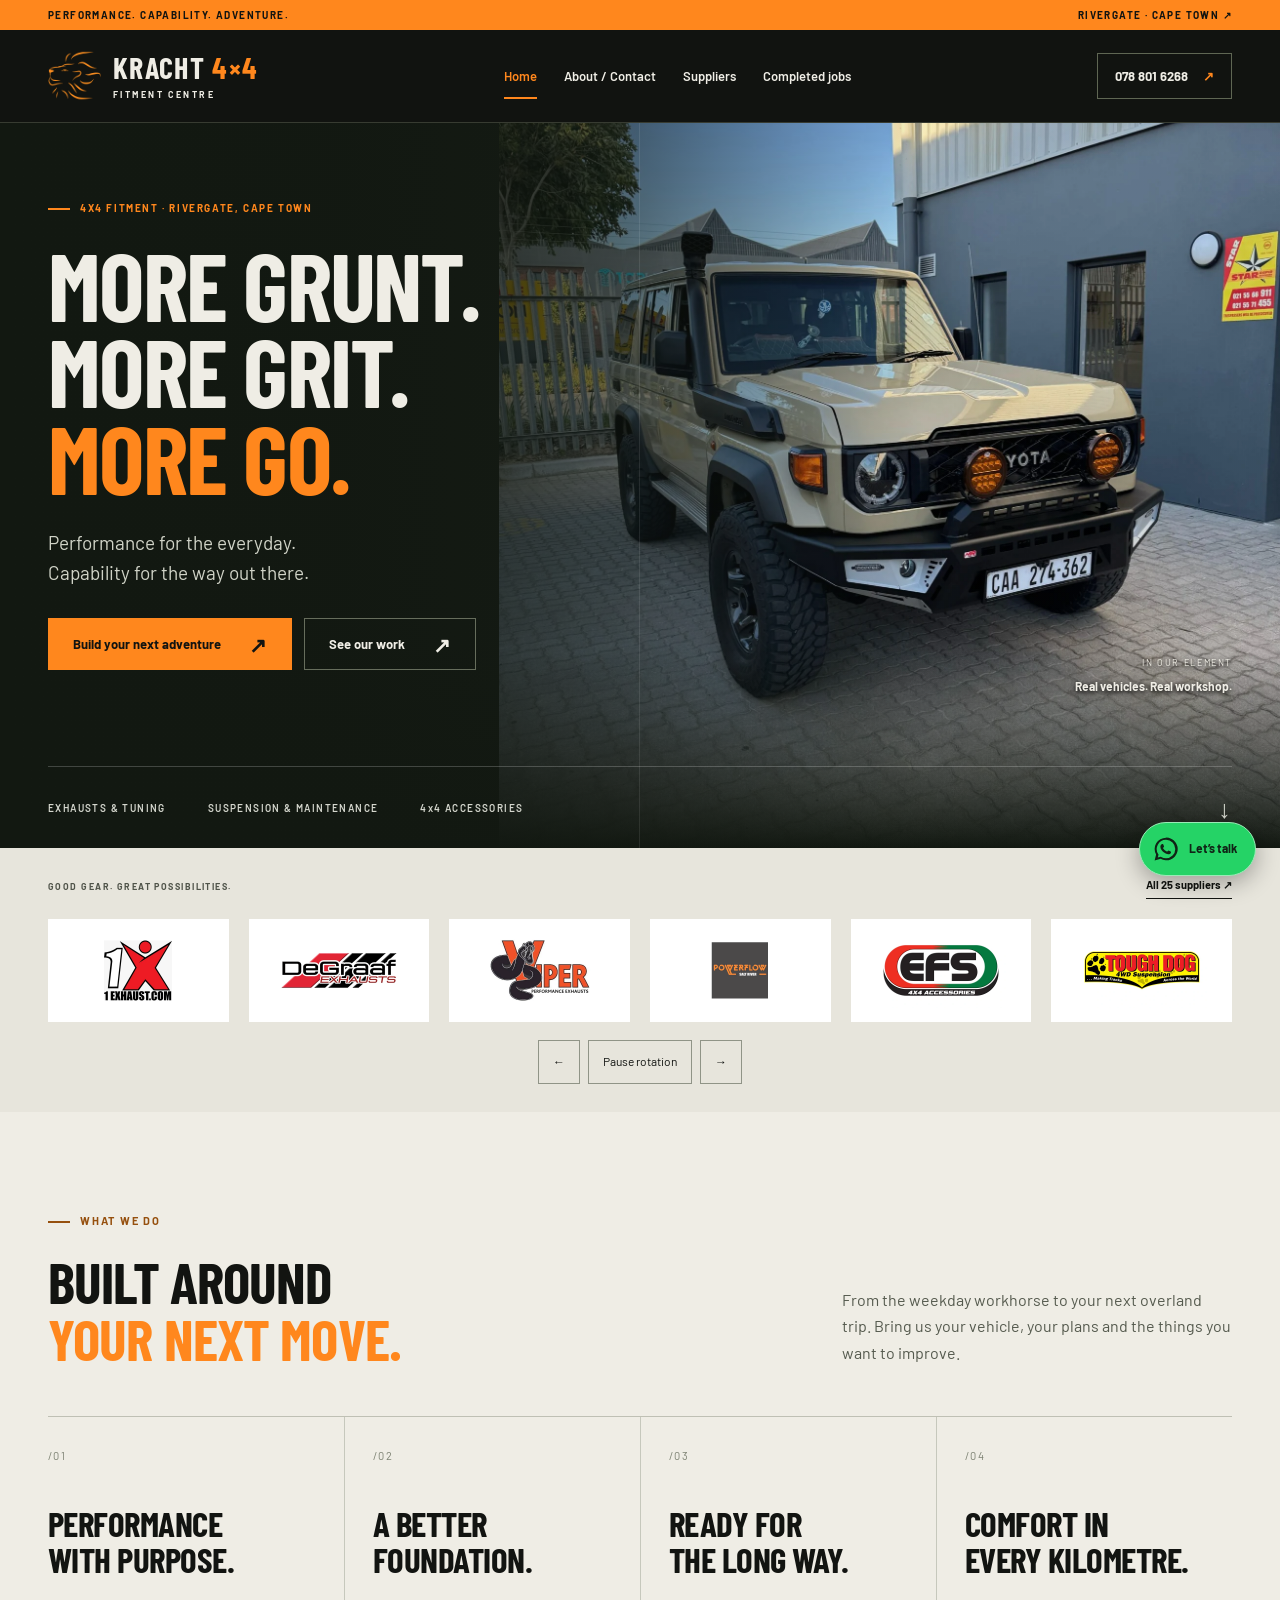
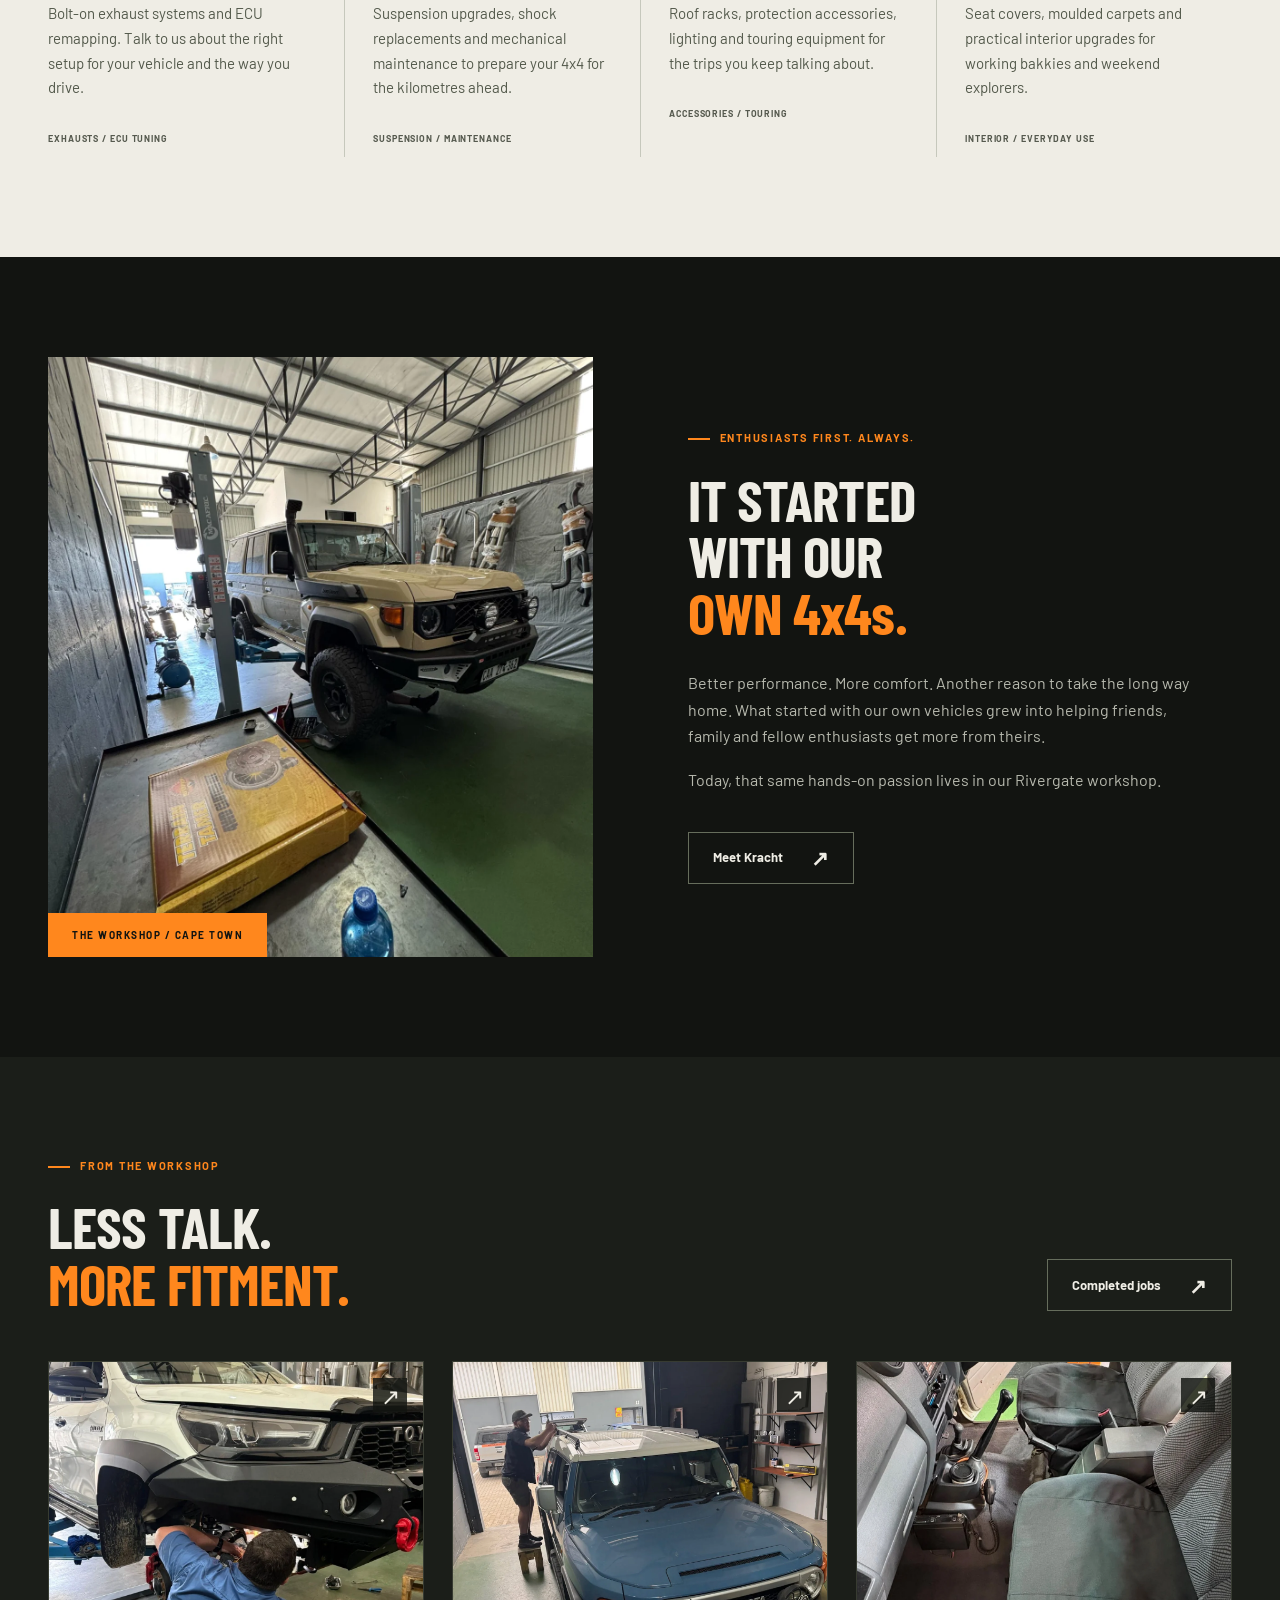
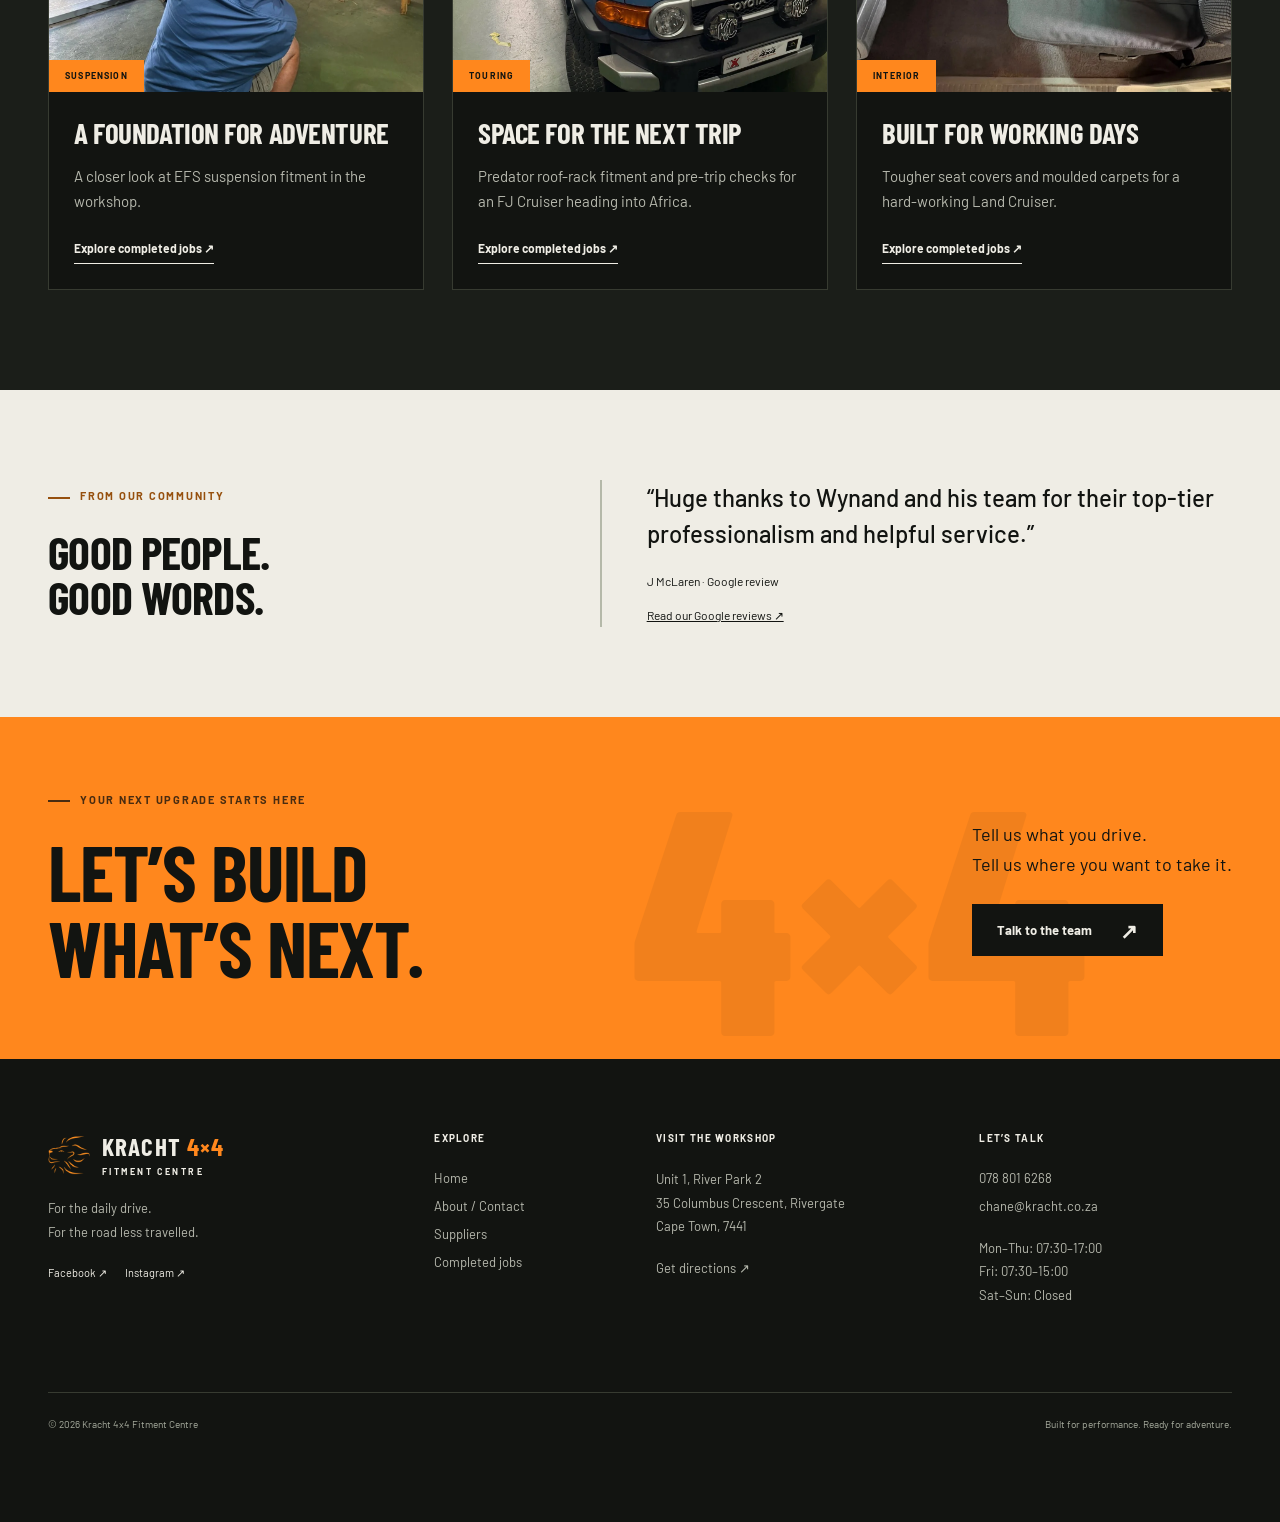
==== commit dd679ad3: "Saftrade removed" ====
--- a/index.html
+++ b/index.html
@@ -1 +1 @@
-<!doctype html><html lang="en-ZA"><head><meta charset="utf-8"><meta name="viewport" content="width=device-width,initial-scale=1"><title>Kracht 4x4 | Performance & Adventure Fitment in Cape Town</title><meta name="description" content="4x4 exhausts, ECU tuning, suspension, maintenance and accessories in Rivergate, Cape Town. Build your next adventure with Kracht 4x4."><meta name="theme-color" content="#121411"><link rel="canonical" href="https://krachtfitmentcentre.co.za/"><meta property="og:type" content="website"><meta property="og:title" content="Kracht 4x4 | Performance & Adventure Fitment in Cape Town"><meta property="og:description" content="4x4 exhausts, ECU tuning, suspension, maintenance and accessories in Rivergate, Cape Town. Build your next adventure with Kracht 4x4."><meta property="og:url" content="https://krachtfitmentcentre.co.za/"><meta property="og:image" content="https://krachtfitmentcentre.co.za/assets/site/workshop-lineup.webp"><meta name="twitter:card" content="summary_large_image"><link rel="icon" href="favicon.png"><link rel="preconnect" href="https://fonts.googleapis.com"><link rel="preconnect" href="https://fonts.gstatic.com" crossorigin><link href="https://fonts.googleapis.com/css2?family=Barlow+Condensed:wght@500;600;700;800&family=Barlow:wght@400;500;600;700&display=swap" rel="stylesheet"><link rel="stylesheet" href="assets/css/style.css"><script src="main.js" defer></script><script type="application/ld+json">{"@context": "https://schema.org", "@type": "AutoRepair", "name": "Kracht 4x4 Fitment Centre", "url": "https://krachtfitmentcentre.co.za/", "telephone": "+27788016268", "email": "chane@kracht.co.za", "address": {"@type": "PostalAddress", "streetAddress": "Unit 1, River Park 2, 35 Columbus Crescent, Rivergate", "addressLocality": "Cape Town", "postalCode": "7441", "addressCountry": "ZA"}, "openingHours": ["Mo-Th 07:30-17:00", "Fr 07:30-15:00"], "sameAs": ["https://www.facebook.com/Kracht4x4FitmentCentre", "https://www.instagram.com/kracht_4x4fitment/"]}</script></head><body><a class="skip-link" href="#main">Skip to content</a><div class="topbar"><div class="wrap"><span>PERFORMANCE. CAPABILITY. ADVENTURE.</span><a href="https://www.google.com/maps/dir/?api=1&destination=Kracht+4x4+Fitment+Centre+35+Columbus+Crescent+Cape+Town" target="_blank" rel="noopener">RIVERGATE · CAPE TOWN <span aria-hidden="true">↗</span></a></div></div><header class="site-header"><div class="wrap header-inner"><a class="brand" href="index.html" aria-label="Kracht 4x4 home"><img class="" src="assets/site/kracht-lion.webp" width="240" height="240" alt="" fetchpriority="high" decoding="async"><span>KRACHT <b>4×4</b><small>FITMENT CENTRE</small></span></a><nav id="site-nav" class="main-nav" aria-label="Main navigation"><a href="index.html" aria-current="page">Home</a><a href="about-contact.html" >About / Contact</a><a href="suppliers.html" >Suppliers</a><a href="completed-jobs.html" >Completed jobs</a></nav><a class="header-call" href="tel:+27788016268">078 801 6268 <span aria-hidden="true">↗</span></a><button class="nav-toggle" aria-label="Open menu" aria-controls="site-nav" aria-expanded="false"><span></span><span></span></button></div></header><main id="main"><section class="hero"><div class="hero-visual"><img class="" src="assets/site/land-cruiser.webp" width="1600" height="2133" alt="Toyota Land Cruiser outside the Kracht 4x4 workshop" fetchpriority="high" decoding="async"></div><div class="hero-shade"></div><div class="wrap hero-content"><span class="eyebrow light">4x4 fitment · Rivergate, Cape Town</span><h1>MORE GRUNT.<br>MORE GRIT.<br><em>MORE GO.</em></h1><p>Performance for the everyday.<br>Capability for the way out there.</p><div class="actions"><a class="btn btn-primary" href="about-contact.html#enquiry">Build your next adventure<span aria-hidden="true">↗</span></a><a class="btn btn-outline" href="completed-jobs.html">See our work<span aria-hidden="true">↗</span></a></div></div><div class="hero-caption"><span>IN OUR ELEMENT</span><b>Real vehicles. Real workshop.</b></div><div class="hero-bottom wrap"><span>EXHAUSTS & TUNING</span><span>SUSPENSION & MAINTENANCE</span><span>4x4 ACCESSORIES</span><a href="#what-we-do" aria-label="Explore what we do">↓</a></div></section><section class="supplier-strip"><div class="wrap"><span class="small-label">GOOD GEAR.<br>GREAT POSSIBILITIES.</span><div class="brand-row"><a href="suppliers.html" aria-label="Explore our suppliers, including 1Exhaust"><img class="" src="assets/site/brand-1exhaust.webp" width="520" height="300" alt="1Exhaust" loading="lazy" decoding="async"></a><a href="suppliers.html" aria-label="Explore our suppliers, including EFS"><img class="" src="assets/site/brand-efs.webp" width="520" height="300" alt="EFS" loading="lazy" decoding="async"></a><a href="suppliers.html" aria-label="Explore our suppliers, including Tough Dog"><img class="" src="assets/site/brand-tough-dog.webp" width="520" height="300" alt="Tough Dog" loading="lazy" decoding="async"></a><a href="suppliers.html" aria-label="Explore our suppliers, including Predator Offroad"><img class="" src="assets/site/brand-predator-offroad.webp" width="520" height="300" alt="Predator Offroad" loading="lazy" decoding="async"></a><a href="suppliers.html" aria-label="Explore our suppliers, including Tougher"><img class="" src="assets/site/brand-tougher.webp" width="520" height="300" alt="Tougher" loading="lazy" decoding="async"></a><a href="suppliers.html" aria-label="Explore our suppliers, including Wildog"><img class="" src="assets/site/brand-wildog.webp" width="520" height="300" alt="Wildog" loading="lazy" decoding="async"></a></div><a class="text-link" href="suppliers.html">All suppliers ↗</a></div></section><section class="section cream" id="what-we-do"><div class="wrap"><div class="section-head"><div><span class="eyebrow">What we do</span><h2>BUILT AROUND<br><em>YOUR NEXT MOVE.</em></h2></div><p>From the weekday workhorse to your next overland trip. Bring us your vehicle, your plans and the things you want to improve.</p></div><div class="service-grid"><article class="service-card"><span class="service-number">/01</span><h3>Performance<br>with purpose.</h3><p>Bolt-on exhaust systems and ECU remapping. Talk to us about the right setup for your vehicle and the way you drive.</p><span class="small-label">Exhausts / ECU tuning</span></article><article class="service-card"><span class="service-number">/02</span><h3>A better<br>foundation.</h3><p>Suspension upgrades, shock replacements and mechanical maintenance to prepare your 4x4 for the kilometres ahead.</p><span class="small-label">Suspension / Maintenance</span></article><article class="service-card"><span class="service-number">/03</span><h3>Ready for<br>the long way.</h3><p>Roof racks, protection accessories, lighting and touring equipment for the trips you keep talking about.</p><span class="small-label">Accessories / Touring</span></article><article class="service-card"><span class="service-number">/04</span><h3>Comfort in<br>every kilometre.</h3><p>Seat covers, moulded carpets and practical interior upgrades for working bakkies and weekend explorers.</p><span class="small-label">Interior / Everyday use</span></article></div></div></section><section class="section"><div class="wrap story-split"><div class="story-photo"><img class="" src="assets/site/workshop.webp" width="1200" height="1600" alt="Land Cruiser inside the Kracht fitment workshop" loading="lazy" decoding="async"><span class="photo-note">THE WORKSHOP / CAPE TOWN</span></div><div class="story-copy"><span class="eyebrow">Enthusiasts first. Always.</span><h2>IT STARTED<br>WITH OUR<br><em>OWN 4x4s.</em></h2><p>Better performance. More comfort. Another reason to take the long way home. What started with our own vehicles grew into helping friends, family and fellow enthusiasts get more from theirs.</p><p>Today, that same hands-on passion lives in our Rivergate workshop.</p><a class="btn btn-outline" href="about-contact.html">Meet Kracht<span aria-hidden="true">↗</span></a></div></div></section><section class="section muted"><div class="wrap"><div class="section-head"><div><span class="eyebrow">From the workshop</span><h2>LESS TALK.<br><em>MORE FITMENT.</em></h2></div><a class="btn btn-outline" href="completed-jobs.html">Completed jobs<span aria-hidden="true">↗</span></a></div><div class="jobs-grid home-jobs"><article class="job-card" data-category="suspension"><div class="job-photo"><button class="zoom-photo" data-image="assets/site/efs-workshop.webp" data-caption="A foundation for adventure" aria-label="Enlarge photo: A foundation for adventure"><img class="" src="assets/site/efs-workshop.webp" width="1200" height="1600" alt="Suspension work underway on a Toyota in the Kracht workshop" loading="lazy" decoding="async"><span class="zoom-mark" aria-hidden="true">↗</span></button><span class="photo-label">Suspension</span></div><div class="job-copy"><h3>A foundation for adventure</h3><p>A closer look at EFS suspension fitment in the workshop.</p><a class="text-link" href="completed-jobs.html">Explore completed jobs ↗</a></div></article><article class="job-card" data-category="touring"><div class="job-photo"><button class="zoom-photo" data-image="assets/site/fj-cruiser.webp" data-caption="Space for the next trip" aria-label="Enlarge photo: Space for the next trip"><img class="" src="assets/site/fj-cruiser.webp" width="1400" height="1867" alt="FJ Cruiser roof-rack work at Kracht" loading="lazy" decoding="async"><span class="zoom-mark" aria-hidden="true">↗</span></button><span class="photo-label">Touring</span></div><div class="job-copy"><h3>Space for the next trip</h3><p>Predator roof-rack fitment and pre-trip checks for an FJ Cruiser heading into Africa.</p><a class="text-link" href="completed-jobs.html">Explore completed jobs ↗</a></div></article><article class="job-card" data-category="interior"><div class="job-photo"><button class="zoom-photo" data-image="assets/site/tougher-interior.webp" data-caption="Built for working days" aria-label="Enlarge photo: Built for working days"><img class="" src="assets/site/tougher-interior.webp" width="1200" height="1600" alt="Tougher seat covers and floor protection in a Land Cruiser" loading="lazy" decoding="async"><span class="zoom-mark" aria-hidden="true">↗</span></button><span class="photo-label">Interior</span></div><div class="job-copy"><h3>Built for working days</h3><p>Tougher seat covers and moulded carpets for a hard-working Land Cruiser.</p><a class="text-link" href="completed-jobs.html">Explore completed jobs ↗</a></div></article></div></div></section><section class="review-section"><div class="wrap review-inner"><div><span class="eyebrow">From our community</span><h2>GOOD PEOPLE.<br>GOOD WORDS.</h2></div><blockquote><p>“Huge thanks to Wynand and his team for their top-tier professionalism and helpful service.”</p><cite>J McLaren · Google review</cite><a href="https://www.google.com/maps/place/Kracht+4%C3%974+Fitment+Center/data=!4m2!3m1!1s0x0:0x7f4fb5ab9af4d5bc" target="_blank" rel="noopener">Read our Google reviews ↗</a></blockquote></div></section><section class="cta"><div class="wrap"><div><span class="eyebrow">Your next upgrade starts here</span><h2>LET’S BUILD<br>WHAT’S NEXT.</h2></div><div><p>Tell us what you drive.<br>Tell us where you want to take it.</p><a class="btn btn-primary" href="about-contact.html#enquiry">Talk to the team<span aria-hidden="true">↗</span></a></div></div></section><dialog id="photo-dialog" aria-labelledby="photo-caption"><button class="dialog-close" aria-label="Close photo">×</button><img id="dialog-image" src="assets/site/efs-workshop.webp" alt=""><p id="photo-caption"></p></dialog></main><footer><div class="wrap footer-grid"><div><a class="brand" href="index.html" aria-label="Kracht 4x4 home"><img class="" src="assets/site/kracht-lion.webp" width="240" height="240" alt="" fetchpriority="high" decoding="async"><span>KRACHT <b>4×4</b><small>FITMENT CENTRE</small></span></a><p>For the daily drive.<br>For the road less travelled.</p><div class="socials"><a href="https://www.facebook.com/Kracht4x4FitmentCentre" target="_blank" rel="noopener">Facebook ↗</a><a href="https://www.instagram.com/kracht_4x4fitment/" target="_blank" rel="noopener">Instagram ↗</a></div></div><div><h3>Explore</h3><a href="index.html">Home</a><a href="about-contact.html">About / Contact</a><a href="suppliers.html">Suppliers</a><a href="completed-jobs.html">Completed jobs</a></div><div><h3>Visit the workshop</h3><address>Unit 1, River Park 2<br>35 Columbus Crescent, Rivergate<br>Cape Town, 7441</address><a href="https://www.google.com/maps/dir/?api=1&destination=Kracht+4x4+Fitment+Centre+35+Columbus+Crescent+Cape+Town" target="_blank" rel="noopener">Get directions ↗</a></div><div><h3>Let’s talk</h3><a href="tel:+27788016268">078 801 6268</a><a href="mailto:chane@kracht.co.za">chane@kracht.co.za</a><p>Mon–Thu: 07:30–17:00<br>Fri: 07:30–15:00<br>Sat–Sun: Closed</p></div></div><div class="wrap footer-bottom"><span>© <span data-year>2026</span> Kracht 4x4 Fitment Centre</span><span>Built for performance. Ready for adventure.</span></div></footer><a class="float-whatsapp" href="https://wa.me/27788016268" target="_blank" rel="noopener" aria-label="Chat to Kracht 4x4 on WhatsApp (opens in a new tab)"><svg viewBox="0 0 32 32" aria-hidden="true"><path fill="currentColor" d="M16 3a13 13 0 0 0-11.3 19.4L3 29l6.8-1.8A13 13 0 1 0 16 3Zm0 2.4a10.6 10.6 0 0 1 0 21.2c-2 0-3.8-.5-5.5-1.5l-.5-.3-3.4.9.9-3.3-.3-.5A10.6 10.6 0 0 1 16 5.4Zm-4.6 5.1c-.3 0-.6.1-.8.4-.8.8-1.1 1.7-1 2.7.1 2.1 1.8 4.4 3.4 5.8 1.6 1.4 3.7 2.5 5.7 2.6 1 .1 2.1-.4 2.7-1.2.3-.4.5-1.4.3-1.7-.2-.2-2.6-1.4-2.9-1.4-.4 0-.6.5-1.2 1.1-.2.2-.4.2-.7.1a9.3 9.3 0 0 1-4.1-3.6c-.2-.3-.2-.5 0-.7.5-.6 1-1 1-1.4 0-.3-1-2.6-1.2-2.8-.2-.1-.8-.1-1.2.1Z"/></svg><span>Let’s talk</span></a></body></html>+<!doctype html><html lang="en-ZA"><head><meta charset="utf-8"><meta name="viewport" content="width=device-width,initial-scale=1"><title>Kracht 4x4 | Performance & Adventure Fitment in Cape Town</title><meta name="description" content="4x4 exhausts, ECU tuning, suspension, maintenance and accessories in Rivergate, Cape Town. Build your next adventure with Kracht 4x4."><meta name="theme-color" content="#121411"><link rel="canonical" href="https://krachtfitmentcentre.co.za/"><meta property="og:type" content="website"><meta property="og:title" content="Kracht 4x4 | Performance & Adventure Fitment in Cape Town"><meta property="og:description" content="4x4 exhausts, ECU tuning, suspension, maintenance and accessories in Rivergate, Cape Town. Build your next adventure with Kracht 4x4."><meta property="og:url" content="https://krachtfitmentcentre.co.za/"><meta property="og:image" content="https://krachtfitmentcentre.co.za/assets/site/workshop-lineup.webp"><meta name="twitter:card" content="summary_large_image"><link rel="icon" href="favicon.png"><link rel="preconnect" href="https://fonts.googleapis.com"><link rel="preconnect" href="https://fonts.gstatic.com" crossorigin><link href="https://fonts.googleapis.com/css2?family=Barlow+Condensed:wght@500;600;700;800&family=Barlow:wght@400;500;600;700&display=swap" rel="stylesheet"><link rel="stylesheet" href="assets/css/style.css"><script src="main.js" defer></script><script type="application/ld+json">{"@context": "https://schema.org", "@type": "AutoRepair", "name": "Kracht 4x4 Fitment Centre", "url": "https://krachtfitmentcentre.co.za/", "telephone": "+27788016268", "email": "chane@kracht.co.za", "address": {"@type": "PostalAddress", "streetAddress": "Unit 1, River Park 2, 35 Columbus Crescent, Rivergate", "addressLocality": "Cape Town", "postalCode": "7441", "addressCountry": "ZA"}, "openingHours": ["Mo-Th 07:30-17:00", "Fr 07:30-15:00"], "sameAs": ["https://www.facebook.com/Kracht4x4FitmentCentre", "https://www.instagram.com/kracht_4x4fitment/"]}</script></head><body><a class="skip-link" href="#main">Skip to content</a><div class="topbar"><div class="wrap"><span>PERFORMANCE. CAPABILITY. ADVENTURE.</span><a href="https://www.google.com/maps/dir/?api=1&destination=Kracht+4x4+Fitment+Centre+35+Columbus+Crescent+Cape+Town" target="_blank" rel="noopener">RIVERGATE · CAPE TOWN <span aria-hidden="true">↗</span></a></div></div><header class="site-header"><div class="wrap header-inner"><a class="brand" href="index.html" aria-label="Kracht 4x4 home"><img class="" src="assets/site/kracht-lion.webp" width="240" height="240" alt="" fetchpriority="high" decoding="async"><span>KRACHT <b>4×4</b><small>FITMENT CENTRE</small></span></a><nav id="site-nav" class="main-nav" aria-label="Main navigation"><a href="index.html" aria-current="page">Home</a><a href="about-contact.html" >About / Contact</a><a href="suppliers.html" >Suppliers</a><a href="completed-jobs.html" >Completed jobs</a></nav><a class="header-call" href="tel:+27788016268">078 801 6268 <span aria-hidden="true">↗</span></a><button class="nav-toggle" aria-label="Open menu" aria-controls="site-nav" aria-expanded="false"><span></span><span></span></button></div></header><main id="main"><section class="hero"><div class="hero-visual"><img class="" src="assets/site/land-cruiser.webp" width="1600" height="2133" alt="Toyota Land Cruiser outside the Kracht 4x4 workshop" fetchpriority="high" decoding="async"></div><div class="hero-shade"></div><div class="wrap hero-content"><span class="eyebrow light">4x4 fitment · Rivergate, Cape Town</span><h1>MORE GRUNT.<br>MORE GRIT.<br><em>MORE GO.</em></h1><p>Performance for the everyday.<br>Capability for the way out there.</p><div class="actions"><a class="btn btn-primary" href="about-contact.html#enquiry">Build your next adventure<span aria-hidden="true">↗</span></a><a class="btn btn-outline" href="completed-jobs.html">See our work<span aria-hidden="true">↗</span></a></div></div><div class="hero-caption"><span>IN OUR ELEMENT</span><b>Real vehicles. Real workshop.</b></div><div class="hero-bottom wrap"><span>EXHAUSTS & TUNING</span><span>SUSPENSION & MAINTENANCE</span><span>4x4 ACCESSORIES</span><a href="#what-we-do" aria-label="Explore what we do">↓</a></div></section><section class="supplier-strip" aria-label="Our suppliers"><div class="wrap"><div class="supplier-gallery-heading"><span class="small-label">GOOD GEAR. GREAT POSSIBILITIES.</span><a class="text-link" href="suppliers.html">All 25 suppliers ↗</a></div><div class="supplier-gallery" aria-roledescription="carousel" aria-label="Supplier logos"><div class="supplier-track" id="supplier-track"><a href="suppliers.html" aria-label="Explore 1Exhaust"><img src="assets/site/brand-1exhaust.webp" alt="1Exhaust logo" width="520" height="300" loading="lazy" decoding="async"></a><a href="suppliers.html" aria-label="Explore DeGraaf"><img src="assets/site/brand-degraaf.webp" alt="DeGraaf logo" width="520" height="300" loading="lazy" decoding="async"></a><a href="suppliers.html" aria-label="Explore Viper Performance"><img src="assets/site/brand-viper-performance.webp" alt="Viper Performance logo" width="520" height="300" loading="lazy" decoding="async"></a><a href="suppliers.html" aria-label="Explore Powerflow"><img src="assets/site/brand-powerflow.webp" alt="Powerflow logo" width="520" height="300" loading="lazy" decoding="async"></a><a href="suppliers.html" aria-label="Explore EFS"><img src="assets/site/brand-efs.webp" alt="EFS logo" width="520" height="300" loading="lazy" decoding="async"></a><a href="suppliers.html" aria-label="Explore Tough Dog"><img src="assets/site/brand-tough-dog.webp" alt="Tough Dog logo" width="520" height="300" loading="lazy" decoding="async"></a><a href="suppliers.html" aria-label="Explore Profender"><img src="assets/site/brand-profender.webp" alt="Profender logo" width="520" height="300" loading="lazy" decoding="async"></a><a href="suppliers.html" aria-label="Explore RAW 4x4"><img src="assets/site/brand-raw-4x4.webp" alt="RAW 4x4 logo" width="520" height="300" loading="lazy" decoding="async"></a><a href="suppliers.html" aria-label="Explore Air Spring Supply Company"><img src="assets/site/brand-air-spring-supply-company.webp" alt="Air Spring Supply Company logo" width="520" height="300" loading="lazy" decoding="async"></a><a href="suppliers.html" aria-label="Explore Terrain Tamer"><img src="assets/site/brand-terrain-tamer.webp" alt="Terrain Tamer logo" width="520" height="300" loading="lazy" decoding="async"></a><a href="suppliers.html" aria-label="Explore Opposite Lock"><img src="assets/site/brand-opposite-lock.webp" alt="Opposite Lock logo" width="520" height="300" loading="lazy" decoding="async"></a><a href="suppliers.html" aria-label="Explore Wildog"><img src="assets/site/brand-wildog.webp" alt="Wildog logo" width="520" height="300" loading="lazy" decoding="async"></a><a href="suppliers.html" aria-label="Explore Hamer"><img src="assets/site/brand-hamer.webp" alt="Hamer logo" width="520" height="300" loading="lazy" decoding="async"></a><a href="suppliers.html" aria-label="Explore Gobi-X"><img src="assets/site/brand-gobi-x.webp" alt="Gobi-X logo" width="520" height="300" loading="lazy" decoding="async"></a><a href="suppliers.html" aria-label="Explore Ratel 4x4"><img src="assets/site/brand-ratel-4x4.webp" alt="Ratel 4x4 logo" width="520" height="300" loading="lazy" decoding="async"></a><a href="suppliers.html" aria-label="Explore Predator Offroad"><img src="assets/site/brand-predator-offroad.webp" alt="Predator Offroad logo" width="520" height="300" loading="lazy" decoding="async"></a><a href="suppliers.html" aria-label="Explore Tougher"><img src="assets/site/brand-tougher.webp" alt="Tougher logo" width="520" height="300" loading="lazy" decoding="async"></a><a href="suppliers.html" aria-label="Explore GZ Canopies"><img src="assets/site/brand-gz-canopies.webp" alt="GZ Canopies logo" width="520" height="300" loading="lazy" decoding="async"></a><a href="suppliers.html" aria-label="Explore Quick Pitch"><img src="assets/site/brand-quick-pitch.webp" alt="Quick Pitch logo" width="520" height="300" loading="lazy" decoding="async"></a><a href="suppliers.html" aria-label="Explore Tentco"><img src="assets/site/brand-tentco.webp" alt="Tentco logo" width="520" height="300" loading="lazy" decoding="async"></a><a href="suppliers.html" aria-label="Explore Big Country"><img src="assets/site/brand-big-country.webp" alt="Big Country logo" width="520" height="300" loading="lazy" decoding="async"></a><a href="suppliers.html" aria-label="Explore Peak Outfitters"><img src="assets/site/brand-peak-outfitters.webp" alt="Peak Outfitters logo" width="520" height="300" loading="lazy" decoding="async"></a><a href="suppliers.html" aria-label="Explore Stone Hill Manufacturing"><img src="assets/site/brand-stone-hill-manufacturing.webp" alt="Stone Hill Manufacturing logo" width="520" height="300" loading="lazy" decoding="async"></a><a href="suppliers.html" aria-label="Explore 12V Nation"><img src="assets/site/brand-12v-nation.webp" alt="12V Nation logo" width="520" height="300" loading="lazy" decoding="async"></a><a href="suppliers.html" aria-label="Explore Lumeno"><img src="assets/site/brand-lumeno.webp" alt="Lumeno logo" width="520" height="300" loading="lazy" decoding="async"></a></div><div class="supplier-controls" hidden><button type="button" data-supplier-prev aria-label="Previous suppliers" aria-controls="supplier-track">←</button><button type="button" data-supplier-pause aria-controls="supplier-track">Pause rotation</button><button type="button" data-supplier-next aria-label="Next suppliers" aria-controls="supplier-track">→</button></div></div></div></section><section class="section cream" id="what-we-do"><div class="wrap"><div class="section-head"><div><span class="eyebrow">What we do</span><h2>BUILT AROUND<br><em>YOUR NEXT MOVE.</em></h2></div><p>From the weekday workhorse to your next overland trip. Bring us your vehicle, your plans and the things you want to improve.</p></div><div class="service-grid"><article class="service-card"><span class="service-number">/01</span><h3>Performance<br>with purpose.</h3><p>Bolt-on exhaust systems and ECU remapping. Talk to us about the right setup for your vehicle and the way you drive.</p><span class="small-label">Exhausts / ECU tuning</span></article><article class="service-card"><span class="service-number">/02</span><h3>A better<br>foundation.</h3><p>Suspension upgrades, shock replacements and mechanical maintenance to prepare your 4x4 for the kilometres ahead.</p><span class="small-label">Suspension / Maintenance</span></article><article class="service-card"><span class="service-number">/03</span><h3>Ready for<br>the long way.</h3><p>Roof racks, protection accessories, lighting and touring equipment for the trips you keep talking about.</p><span class="small-label">Accessories / Touring</span></article><article class="service-card"><span class="service-number">/04</span><h3>Comfort in<br>every kilometre.</h3><p>Seat covers, moulded carpets and practical interior upgrades for working bakkies and weekend explorers.</p><span class="small-label">Interior / Everyday use</span></article></div></div></section><section class="section"><div class="wrap story-split"><div class="story-photo"><img class="" src="assets/site/workshop.webp" width="1200" height="1600" alt="Land Cruiser inside the Kracht fitment workshop" loading="lazy" decoding="async"><span class="photo-note">THE WORKSHOP / CAPE TOWN</span></div><div class="story-copy"><span class="eyebrow">Enthusiasts first. Always.</span><h2>IT STARTED<br>WITH OUR<br><em>OWN 4x4s.</em></h2><p>Better performance. More comfort. Another reason to take the long way home. What started with our own vehicles grew into helping friends, family and fellow enthusiasts get more from theirs.</p><p>Today, that same hands-on passion lives in our Rivergate workshop.</p><a class="btn btn-outline" href="about-contact.html">Meet Kracht<span aria-hidden="true">↗</span></a></div></div></section><section class="section muted"><div class="wrap"><div class="section-head"><div><span class="eyebrow">From the workshop</span><h2>LESS TALK.<br><em>MORE FITMENT.</em></h2></div><a class="btn btn-outline" href="completed-jobs.html">Completed jobs<span aria-hidden="true">↗</span></a></div><div class="jobs-grid home-jobs"><article class="job-card" data-category="suspension"><div class="job-photo"><button class="zoom-photo" data-image="assets/site/efs-workshop.webp" data-caption="A foundation for adventure" aria-label="Enlarge photo: A foundation for adventure"><img class="" src="assets/site/efs-workshop.webp" width="1200" height="1600" alt="Suspension work underway on a Toyota in the Kracht workshop" loading="lazy" decoding="async"><span class="zoom-mark" aria-hidden="true">↗</span></button><span class="photo-label">Suspension</span></div><div class="job-copy"><h3>A foundation for adventure</h3><p>A closer look at EFS suspension fitment in the workshop.</p><a class="text-link" href="completed-jobs.html">Explore completed jobs ↗</a></div></article><article class="job-card" data-category="touring"><div class="job-photo"><button class="zoom-photo" data-image="assets/site/fj-cruiser.webp" data-caption="Space for the next trip" aria-label="Enlarge photo: Space for the next trip"><img class="" src="assets/site/fj-cruiser.webp" width="1400" height="1867" alt="FJ Cruiser roof-rack work at Kracht" loading="lazy" decoding="async"><span class="zoom-mark" aria-hidden="true">↗</span></button><span class="photo-label">Touring</span></div><div class="job-copy"><h3>Space for the next trip</h3><p>Predator roof-rack fitment and pre-trip checks for an FJ Cruiser heading into Africa.</p><a class="text-link" href="completed-jobs.html">Explore completed jobs ↗</a></div></article><article class="job-card" data-category="interior"><div class="job-photo"><button class="zoom-photo" data-image="assets/site/tougher-interior.webp" data-caption="Built for working days" aria-label="Enlarge photo: Built for working days"><img class="" src="assets/site/tougher-interior.webp" width="1200" height="1600" alt="Tougher seat covers and floor protection in a Land Cruiser" loading="lazy" decoding="async"><span class="zoom-mark" aria-hidden="true">↗</span></button><span class="photo-label">Interior</span></div><div class="job-copy"><h3>Built for working days</h3><p>Tougher seat covers and moulded carpets for a hard-working Land Cruiser.</p><a class="text-link" href="completed-jobs.html">Explore completed jobs ↗</a></div></article></div></div></section><section class="review-section"><div class="wrap review-inner"><div><span class="eyebrow">From our community</span><h2>GOOD PEOPLE.<br>GOOD WORDS.</h2></div><blockquote><p>“Huge thanks to Wynand and his team for their top-tier professionalism and helpful service.”</p><cite>J McLaren · Google review</cite><a href="https://www.google.com/maps/place/Kracht+4%C3%974+Fitment+Center/data=!4m2!3m1!1s0x0:0x7f4fb5ab9af4d5bc" target="_blank" rel="noopener">Read our Google reviews ↗</a></blockquote></div></section><section class="cta"><div class="wrap"><div><span class="eyebrow">Your next upgrade starts here</span><h2>LET’S BUILD<br>WHAT’S NEXT.</h2></div><div><p>Tell us what you drive.<br>Tell us where you want to take it.</p><a class="btn btn-primary" href="about-contact.html#enquiry">Talk to the team<span aria-hidden="true">↗</span></a></div></div></section><dialog id="photo-dialog" aria-labelledby="photo-caption"><button class="dialog-close" aria-label="Close photo">×</button><img id="dialog-image" src="assets/site/efs-workshop.webp" alt=""><p id="photo-caption"></p></dialog></main><footer><div class="wrap footer-grid"><div><a class="brand" href="index.html" aria-label="Kracht 4x4 home"><img class="" src="assets/site/kracht-lion.webp" width="240" height="240" alt="" fetchpriority="high" decoding="async"><span>KRACHT <b>4×4</b><small>FITMENT CENTRE</small></span></a><p>For the daily drive.<br>For the road less travelled.</p><div class="socials"><a href="https://www.facebook.com/Kracht4x4FitmentCentre" target="_blank" rel="noopener">Facebook ↗</a><a href="https://www.instagram.com/kracht_4x4fitment/" target="_blank" rel="noopener">Instagram ↗</a></div></div><div><h3>Explore</h3><a href="index.html">Home</a><a href="about-contact.html">About / Contact</a><a href="suppliers.html">Suppliers</a><a href="completed-jobs.html">Completed jobs</a></div><div><h3>Visit the workshop</h3><address>Unit 1, River Park 2<br>35 Columbus Crescent, Rivergate<br>Cape Town, 7441</address><a href="https://www.google.com/maps/dir/?api=1&destination=Kracht+4x4+Fitment+Centre+35+Columbus+Crescent+Cape+Town" target="_blank" rel="noopener">Get directions ↗</a></div><div><h3>Let’s talk</h3><a href="tel:+27788016268">078 801 6268</a><a href="mailto:chane@kracht.co.za">chane@kracht.co.za</a><p>Mon–Thu: 07:30–17:00<br>Fri: 07:30–15:00<br>Sat–Sun: Closed</p></div></div><div class="wrap footer-bottom"><span>© <span data-year>2026</span> Kracht 4x4 Fitment Centre</span><span>Built for performance. Ready for adventure.</span></div></footer><a class="float-whatsapp" href="https://wa.me/27788016268" target="_blank" rel="noopener" aria-label="Chat to Kracht 4x4 on WhatsApp (opens in a new tab)"><svg viewBox="0 0 32 32" aria-hidden="true"><path fill="currentColor" d="M16 3a13 13 0 0 0-11.3 19.4L3 29l6.8-1.8A13 13 0 1 0 16 3Zm0 2.4a10.6 10.6 0 0 1 0 21.2c-2 0-3.8-.5-5.5-1.5l-.5-.3-3.4.9.9-3.3-.3-.5A10.6 10.6 0 0 1 16 5.4Zm-4.6 5.1c-.3 0-.6.1-.8.4-.8.8-1.1 1.7-1 2.7.1 2.1 1.8 4.4 3.4 5.8 1.6 1.4 3.7 2.5 5.7 2.6 1 .1 2.1-.4 2.7-1.2.3-.4.5-1.4.3-1.7-.2-.2-2.6-1.4-2.9-1.4-.4 0-.6.5-1.2 1.1-.2.2-.4.2-.7.1a9.3 9.3 0 0 1-4.1-3.6c-.2-.3-.2-.5 0-.7.5-.6 1-1 1-1.4 0-.3-1-2.6-1.2-2.8-.2-.1-.8-.1-1.2.1Z"/></svg><span>Let’s talk</span></a></body></html>
--- a/assets/css/style.css
+++ b/assets/css/style.css
@@ -9,3 +9,6 @@
 @media(prefers-reduced-motion:reduce){html{scroll-behavior:auto}*,*:before,*:after{transition:none!important;animation:none!important}}
 .section:not(.cream) .section-head>p{color:var(--muted)}
 @media(max-width:380px){.service-grid{grid-template-columns:1fr}.service-card,.service-card:nth-child(even){padding:24px 0!important;border-left:0}.service-card+.service-card{border-top:1px solid #bfc0b4}}
+
+/* Rotating supplier gallery */
+.supplier-strip>.wrap{display:block}.supplier-gallery-heading{display:flex;justify-content:space-between;align-items:center;gap:20px;margin-bottom:20px}.supplier-strip .supplier-gallery-heading .small-label{display:block}.supplier-track{display:flex;gap:20px;overflow-x:auto;scroll-snap-type:x mandatory;scrollbar-width:none}.supplier-track::-webkit-scrollbar{display:none}.supplier-track>a{flex:0 0 calc((100% - 100px)/6);min-width:0;scroll-snap-align:start;padding:14px;background:#fff;display:flex;align-items:center;justify-content:center}.supplier-track img{width:100%;height:75px;object-fit:contain}.supplier-controls{display:flex;justify-content:center;gap:8px;margin-top:18px}.supplier-controls[hidden]{display:none}.supplier-controls button{border:1px solid #909487;background:transparent;color:var(--ink);padding:8px 14px;font-size:12px;min-height:44px}.supplier-controls button:hover{background:#d7d8ce}.supplier-track>a:focus-visible{outline-offset:-4px}@media(max-width:850px){.supplier-track>a{flex-basis:calc((100% - 40px)/3)}}@media(max-width:560px){.supplier-track{gap:12px}.supplier-track>a{flex-basis:calc((100% - 12px)/2)}.supplier-gallery-heading .small-label{font-size:8px}.supplier-track img{height:65px}}
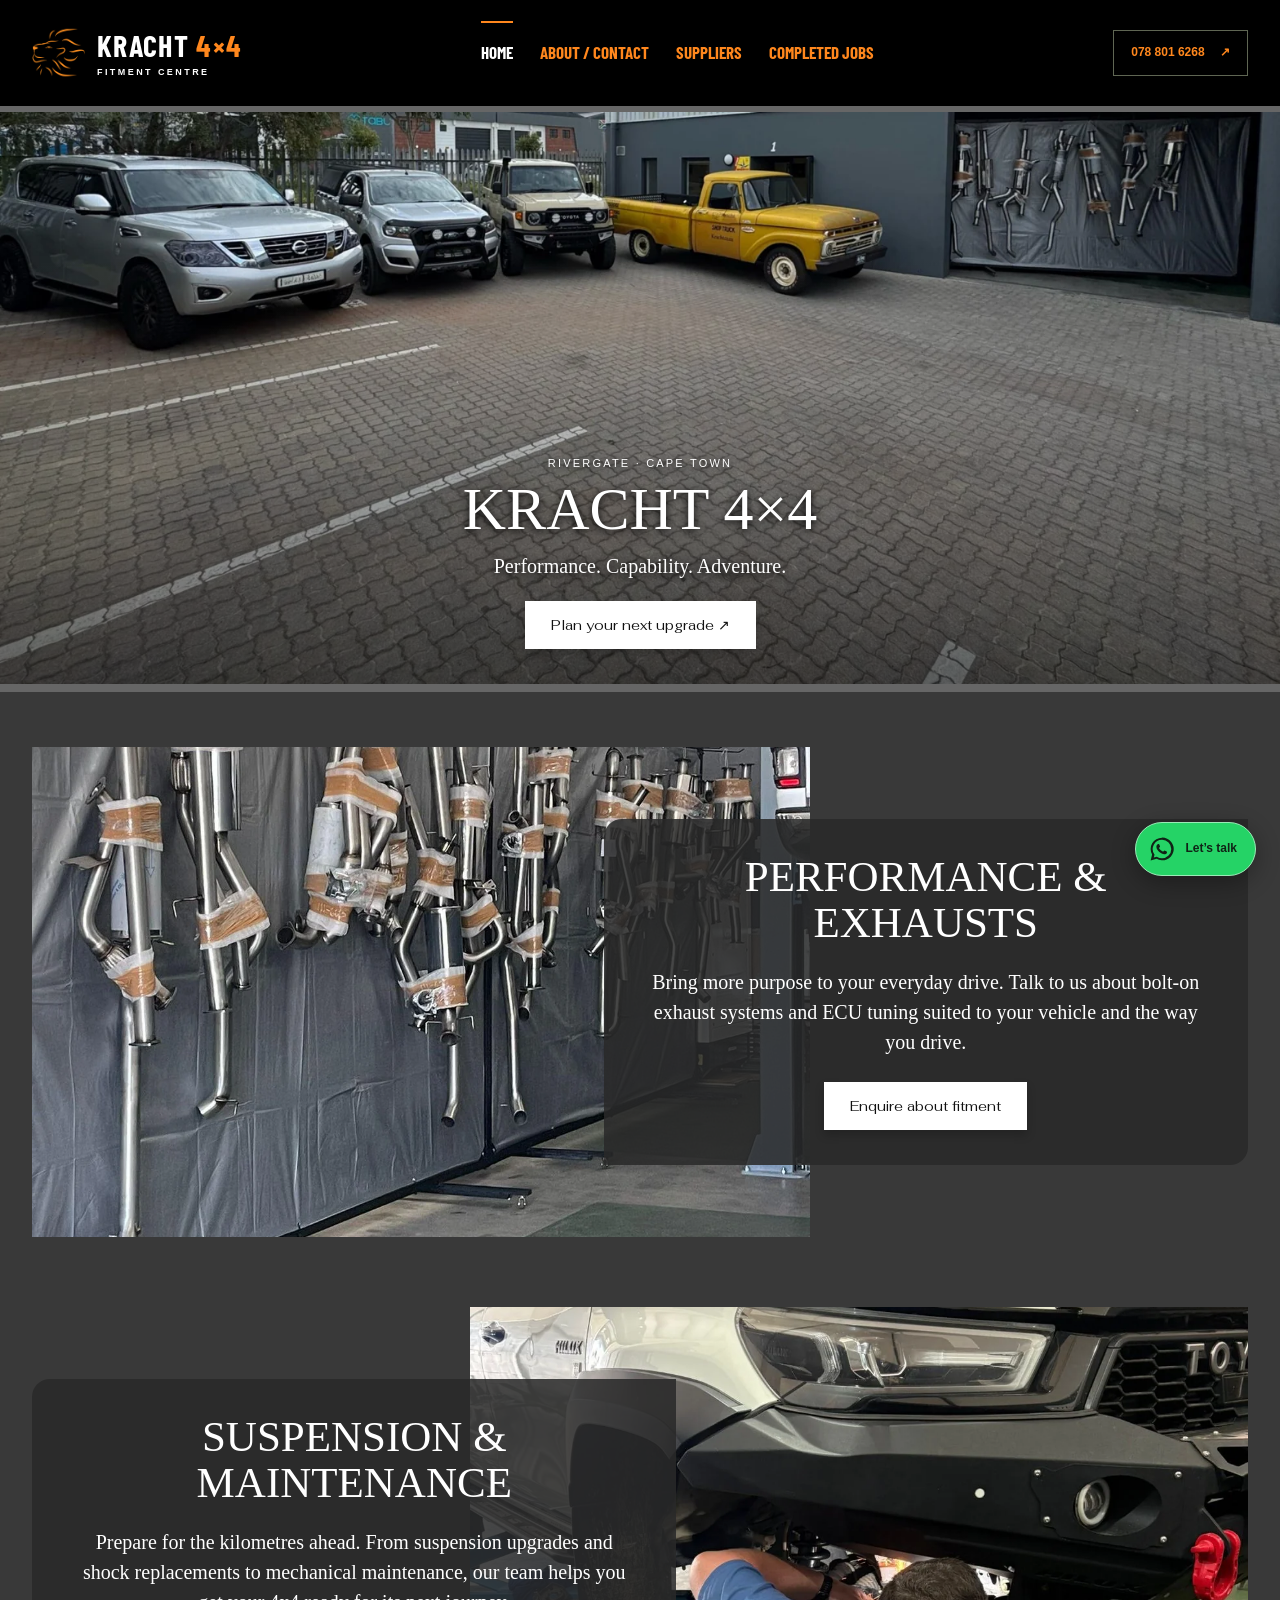
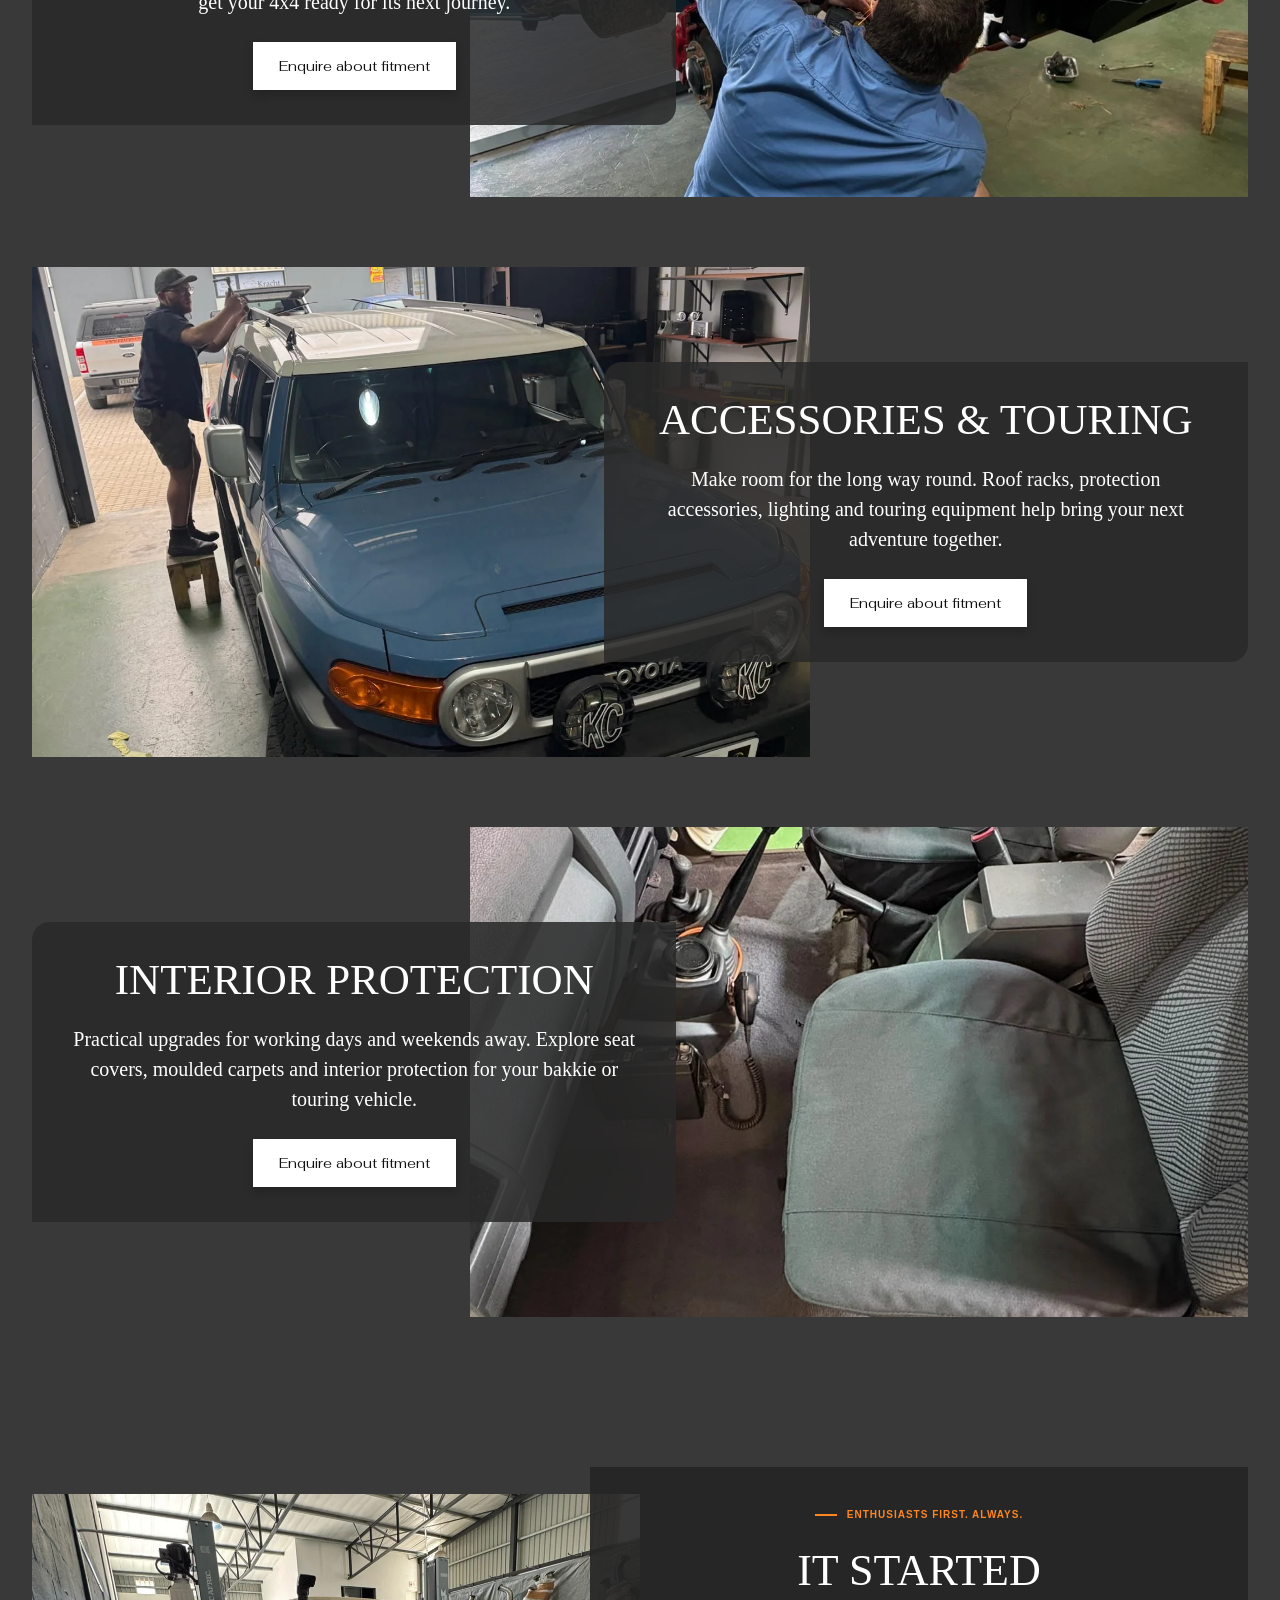
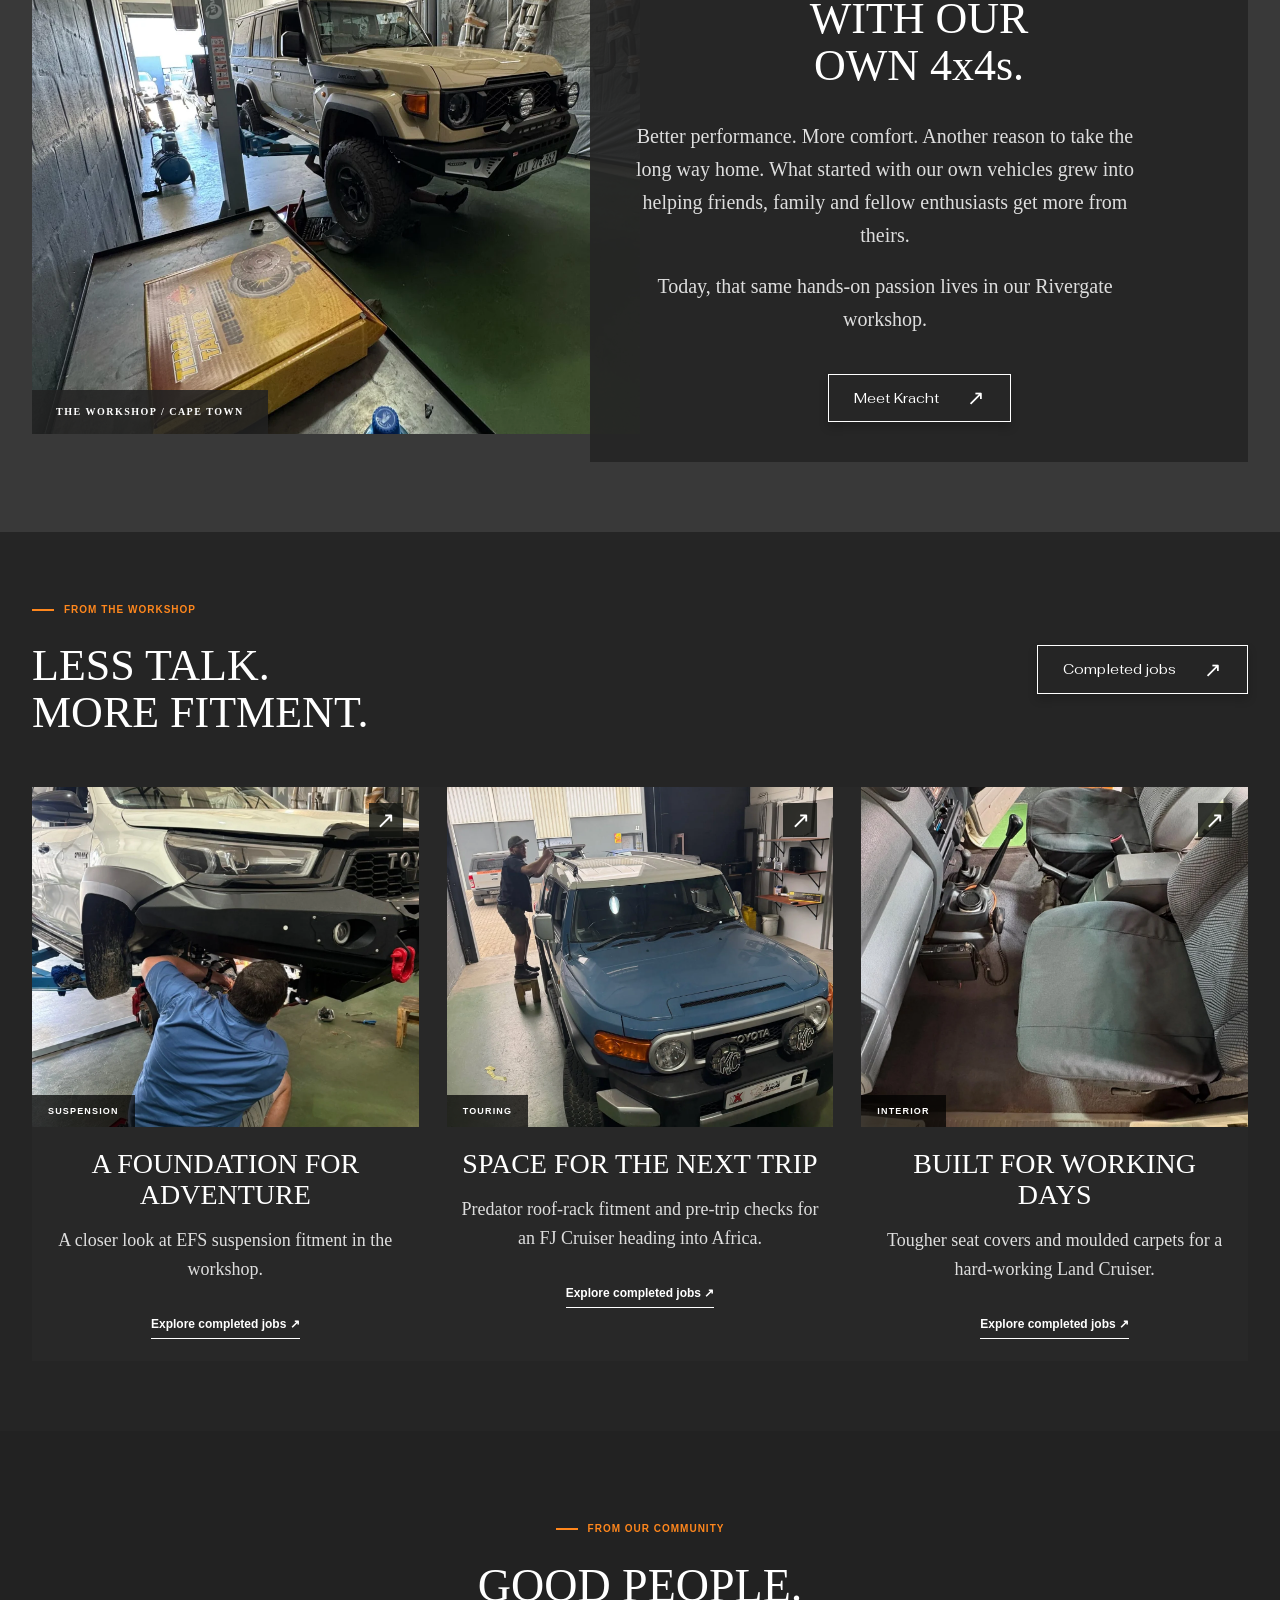
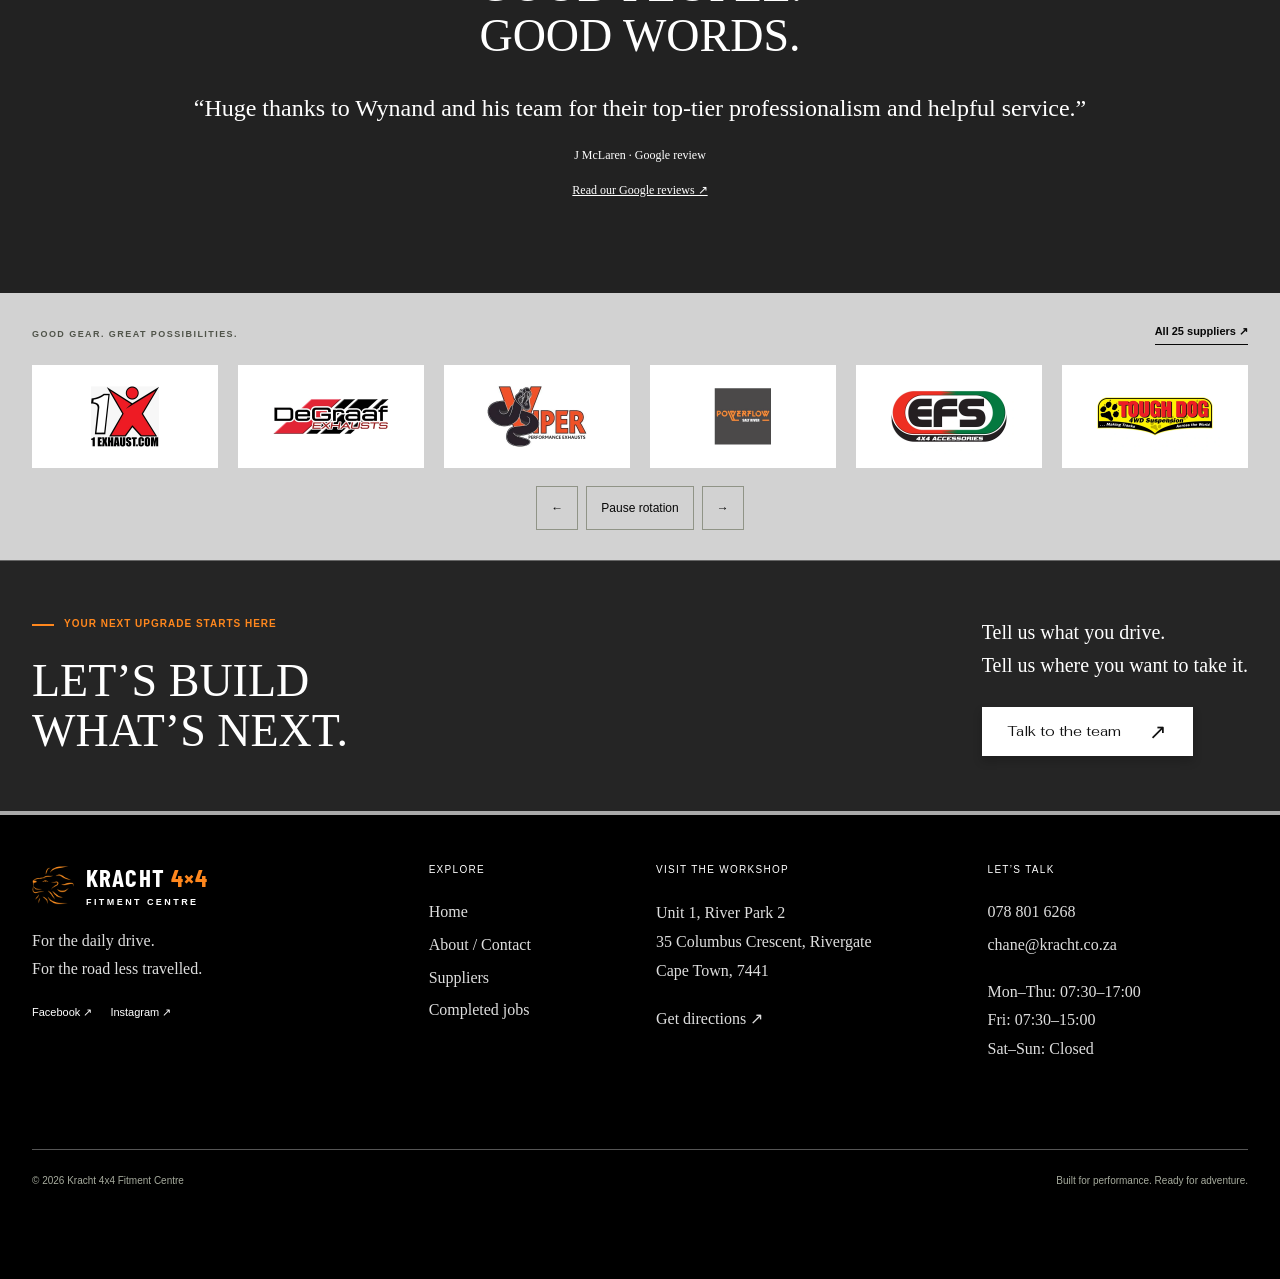
==== commit 53988ba4: "Layout update" ====
--- a/index.html
+++ b/index.html
@@ -1 +1 @@
-<!doctype html><html lang="en-ZA"><head><meta charset="utf-8"><meta name="viewport" content="width=device-width,initial-scale=1"><title>Kracht 4x4 | Performance & Adventure Fitment in Cape Town</title><meta name="description" content="4x4 exhausts, ECU tuning, suspension, maintenance and accessories in Rivergate, Cape Town. Build your next adventure with Kracht 4x4."><meta name="theme-color" content="#121411"><link rel="canonical" href="https://krachtfitmentcentre.co.za/"><meta property="og:type" content="website"><meta property="og:title" content="Kracht 4x4 | Performance & Adventure Fitment in Cape Town"><meta property="og:description" content="4x4 exhausts, ECU tuning, suspension, maintenance and accessories in Rivergate, Cape Town. Build your next adventure with Kracht 4x4."><meta property="og:url" content="https://krachtfitmentcentre.co.za/"><meta property="og:image" content="https://krachtfitmentcentre.co.za/assets/site/workshop-lineup.webp"><meta name="twitter:card" content="summary_large_image"><link rel="icon" href="favicon.png"><link rel="preconnect" href="https://fonts.googleapis.com"><link rel="preconnect" href="https://fonts.gstatic.com" crossorigin><link href="https://fonts.googleapis.com/css2?family=Barlow+Condensed:wght@500;600;700;800&family=Barlow:wght@400;500;600;700&display=swap" rel="stylesheet"><link rel="stylesheet" href="assets/css/style.css"><script src="main.js" defer></script><script type="application/ld+json">{"@context": "https://schema.org", "@type": "AutoRepair", "name": "Kracht 4x4 Fitment Centre", "url": "https://krachtfitmentcentre.co.za/", "telephone": "+27788016268", "email": "chane@kracht.co.za", "address": {"@type": "PostalAddress", "streetAddress": "Unit 1, River Park 2, 35 Columbus Crescent, Rivergate", "addressLocality": "Cape Town", "postalCode": "7441", "addressCountry": "ZA"}, "openingHours": ["Mo-Th 07:30-17:00", "Fr 07:30-15:00"], "sameAs": ["https://www.facebook.com/Kracht4x4FitmentCentre", "https://www.instagram.com/kracht_4x4fitment/"]}</script></head><body><a class="skip-link" href="#main">Skip to content</a><div class="topbar"><div class="wrap"><span>PERFORMANCE. CAPABILITY. ADVENTURE.</span><a href="https://www.google.com/maps/dir/?api=1&destination=Kracht+4x4+Fitment+Centre+35+Columbus+Crescent+Cape+Town" target="_blank" rel="noopener">RIVERGATE · CAPE TOWN <span aria-hidden="true">↗</span></a></div></div><header class="site-header"><div class="wrap header-inner"><a class="brand" href="index.html" aria-label="Kracht 4x4 home"><img class="" src="assets/site/kracht-lion.webp" width="240" height="240" alt="" fetchpriority="high" decoding="async"><span>KRACHT <b>4×4</b><small>FITMENT CENTRE</small></span></a><nav id="site-nav" class="main-nav" aria-label="Main navigation"><a href="index.html" aria-current="page">Home</a><a href="about-contact.html" >About / Contact</a><a href="suppliers.html" >Suppliers</a><a href="completed-jobs.html" >Completed jobs</a></nav><a class="header-call" href="tel:+27788016268">078 801 6268 <span aria-hidden="true">↗</span></a><button class="nav-toggle" aria-label="Open menu" aria-controls="site-nav" aria-expanded="false"><span></span><span></span></button></div></header><main id="main"><section class="hero"><div class="hero-visual"><img class="" src="assets/site/land-cruiser.webp" width="1600" height="2133" alt="Toyota Land Cruiser outside the Kracht 4x4 workshop" fetchpriority="high" decoding="async"></div><div class="hero-shade"></div><div class="wrap hero-content"><span class="eyebrow light">4x4 fitment · Rivergate, Cape Town</span><h1>MORE GRUNT.<br>MORE GRIT.<br><em>MORE GO.</em></h1><p>Performance for the everyday.<br>Capability for the way out there.</p><div class="actions"><a class="btn btn-primary" href="about-contact.html#enquiry">Build your next adventure<span aria-hidden="true">↗</span></a><a class="btn btn-outline" href="completed-jobs.html">See our work<span aria-hidden="true">↗</span></a></div></div><div class="hero-caption"><span>IN OUR ELEMENT</span><b>Real vehicles. Real workshop.</b></div><div class="hero-bottom wrap"><span>EXHAUSTS & TUNING</span><span>SUSPENSION & MAINTENANCE</span><span>4x4 ACCESSORIES</span><a href="#what-we-do" aria-label="Explore what we do">↓</a></div></section><section class="supplier-strip" aria-label="Our suppliers"><div class="wrap"><div class="supplier-gallery-heading"><span class="small-label">GOOD GEAR. GREAT POSSIBILITIES.</span><a class="text-link" href="suppliers.html">All 25 suppliers ↗</a></div><div class="supplier-gallery" aria-roledescription="carousel" aria-label="Supplier logos"><div class="supplier-track" id="supplier-track"><a href="suppliers.html" aria-label="Explore 1Exhaust"><img src="assets/site/brand-1exhaust.webp" alt="1Exhaust logo" width="520" height="300" loading="lazy" decoding="async"></a><a href="suppliers.html" aria-label="Explore DeGraaf"><img src="assets/site/brand-degraaf.webp" alt="DeGraaf logo" width="520" height="300" loading="lazy" decoding="async"></a><a href="suppliers.html" aria-label="Explore Viper Performance"><img src="assets/site/brand-viper-performance.webp" alt="Viper Performance logo" width="520" height="300" loading="lazy" decoding="async"></a><a href="suppliers.html" aria-label="Explore Powerflow"><img src="assets/site/brand-powerflow.webp" alt="Powerflow logo" width="520" height="300" loading="lazy" decoding="async"></a><a href="suppliers.html" aria-label="Explore EFS"><img src="assets/site/brand-efs.webp" alt="EFS logo" width="520" height="300" loading="lazy" decoding="async"></a><a href="suppliers.html" aria-label="Explore Tough Dog"><img src="assets/site/brand-tough-dog.webp" alt="Tough Dog logo" width="520" height="300" loading="lazy" decoding="async"></a><a href="suppliers.html" aria-label="Explore Profender"><img src="assets/site/brand-profender.webp" alt="Profender logo" width="520" height="300" loading="lazy" decoding="async"></a><a href="suppliers.html" aria-label="Explore RAW 4x4"><img src="assets/site/brand-raw-4x4.webp" alt="RAW 4x4 logo" width="520" height="300" loading="lazy" decoding="async"></a><a href="suppliers.html" aria-label="Explore Air Spring Supply Company"><img src="assets/site/brand-air-spring-supply-company.webp" alt="Air Spring Supply Company logo" width="520" height="300" loading="lazy" decoding="async"></a><a href="suppliers.html" aria-label="Explore Terrain Tamer"><img src="assets/site/brand-terrain-tamer.webp" alt="Terrain Tamer logo" width="520" height="300" loading="lazy" decoding="async"></a><a href="suppliers.html" aria-label="Explore Opposite Lock"><img src="assets/site/brand-opposite-lock.webp" alt="Opposite Lock logo" width="520" height="300" loading="lazy" decoding="async"></a><a href="suppliers.html" aria-label="Explore Wildog"><img src="assets/site/brand-wildog.webp" alt="Wildog logo" width="520" height="300" loading="lazy" decoding="async"></a><a href="suppliers.html" aria-label="Explore Hamer"><img src="assets/site/brand-hamer.webp" alt="Hamer logo" width="520" height="300" loading="lazy" decoding="async"></a><a href="suppliers.html" aria-label="Explore Gobi-X"><img src="assets/site/brand-gobi-x.webp" alt="Gobi-X logo" width="520" height="300" loading="lazy" decoding="async"></a><a href="suppliers.html" aria-label="Explore Ratel 4x4"><img src="assets/site/brand-ratel-4x4.webp" alt="Ratel 4x4 logo" width="520" height="300" loading="lazy" decoding="async"></a><a href="suppliers.html" aria-label="Explore Predator Offroad"><img src="assets/site/brand-predator-offroad.webp" alt="Predator Offroad logo" width="520" height="300" loading="lazy" decoding="async"></a><a href="suppliers.html" aria-label="Explore Tougher"><img src="assets/site/brand-tougher.webp" alt="Tougher logo" width="520" height="300" loading="lazy" decoding="async"></a><a href="suppliers.html" aria-label="Explore GZ Canopies"><img src="assets/site/brand-gz-canopies.webp" alt="GZ Canopies logo" width="520" height="300" loading="lazy" decoding="async"></a><a href="suppliers.html" aria-label="Explore Quick Pitch"><img src="assets/site/brand-quick-pitch.webp" alt="Quick Pitch logo" width="520" height="300" loading="lazy" decoding="async"></a><a href="suppliers.html" aria-label="Explore Tentco"><img src="assets/site/brand-tentco.webp" alt="Tentco logo" width="520" height="300" loading="lazy" decoding="async"></a><a href="suppliers.html" aria-label="Explore Big Country"><img src="assets/site/brand-big-country.webp" alt="Big Country logo" width="520" height="300" loading="lazy" decoding="async"></a><a href="suppliers.html" aria-label="Explore Peak Outfitters"><img src="assets/site/brand-peak-outfitters.webp" alt="Peak Outfitters logo" width="520" height="300" loading="lazy" decoding="async"></a><a href="suppliers.html" aria-label="Explore Stone Hill Manufacturing"><img src="assets/site/brand-stone-hill-manufacturing.webp" alt="Stone Hill Manufacturing logo" width="520" height="300" loading="lazy" decoding="async"></a><a href="suppliers.html" aria-label="Explore 12V Nation"><img src="assets/site/brand-12v-nation.webp" alt="12V Nation logo" width="520" height="300" loading="lazy" decoding="async"></a><a href="suppliers.html" aria-label="Explore Lumeno"><img src="assets/site/brand-lumeno.webp" alt="Lumeno logo" width="520" height="300" loading="lazy" decoding="async"></a></div><div class="supplier-controls" hidden><button type="button" data-supplier-prev aria-label="Previous suppliers" aria-controls="supplier-track">←</button><button type="button" data-supplier-pause aria-controls="supplier-track">Pause rotation</button><button type="button" data-supplier-next aria-label="Next suppliers" aria-controls="supplier-track">→</button></div></div></div></section><section class="section cream" id="what-we-do"><div class="wrap"><div class="section-head"><div><span class="eyebrow">What we do</span><h2>BUILT AROUND<br><em>YOUR NEXT MOVE.</em></h2></div><p>From the weekday workhorse to your next overland trip. Bring us your vehicle, your plans and the things you want to improve.</p></div><div class="service-grid"><article class="service-card"><span class="service-number">/01</span><h3>Performance<br>with purpose.</h3><p>Bolt-on exhaust systems and ECU remapping. Talk to us about the right setup for your vehicle and the way you drive.</p><span class="small-label">Exhausts / ECU tuning</span></article><article class="service-card"><span class="service-number">/02</span><h3>A better<br>foundation.</h3><p>Suspension upgrades, shock replacements and mechanical maintenance to prepare your 4x4 for the kilometres ahead.</p><span class="small-label">Suspension / Maintenance</span></article><article class="service-card"><span class="service-number">/03</span><h3>Ready for<br>the long way.</h3><p>Roof racks, protection accessories, lighting and touring equipment for the trips you keep talking about.</p><span class="small-label">Accessories / Touring</span></article><article class="service-card"><span class="service-number">/04</span><h3>Comfort in<br>every kilometre.</h3><p>Seat covers, moulded carpets and practical interior upgrades for working bakkies and weekend explorers.</p><span class="small-label">Interior / Everyday use</span></article></div></div></section><section class="section"><div class="wrap story-split"><div class="story-photo"><img class="" src="assets/site/workshop.webp" width="1200" height="1600" alt="Land Cruiser inside the Kracht fitment workshop" loading="lazy" decoding="async"><span class="photo-note">THE WORKSHOP / CAPE TOWN</span></div><div class="story-copy"><span class="eyebrow">Enthusiasts first. Always.</span><h2>IT STARTED<br>WITH OUR<br><em>OWN 4x4s.</em></h2><p>Better performance. More comfort. Another reason to take the long way home. What started with our own vehicles grew into helping friends, family and fellow enthusiasts get more from theirs.</p><p>Today, that same hands-on passion lives in our Rivergate workshop.</p><a class="btn btn-outline" href="about-contact.html">Meet Kracht<span aria-hidden="true">↗</span></a></div></div></section><section class="section muted"><div class="wrap"><div class="section-head"><div><span class="eyebrow">From the workshop</span><h2>LESS TALK.<br><em>MORE FITMENT.</em></h2></div><a class="btn btn-outline" href="completed-jobs.html">Completed jobs<span aria-hidden="true">↗</span></a></div><div class="jobs-grid home-jobs"><article class="job-card" data-category="suspension"><div class="job-photo"><button class="zoom-photo" data-image="assets/site/efs-workshop.webp" data-caption="A foundation for adventure" aria-label="Enlarge photo: A foundation for adventure"><img class="" src="assets/site/efs-workshop.webp" width="1200" height="1600" alt="Suspension work underway on a Toyota in the Kracht workshop" loading="lazy" decoding="async"><span class="zoom-mark" aria-hidden="true">↗</span></button><span class="photo-label">Suspension</span></div><div class="job-copy"><h3>A foundation for adventure</h3><p>A closer look at EFS suspension fitment in the workshop.</p><a class="text-link" href="completed-jobs.html">Explore completed jobs ↗</a></div></article><article class="job-card" data-category="touring"><div class="job-photo"><button class="zoom-photo" data-image="assets/site/fj-cruiser.webp" data-caption="Space for the next trip" aria-label="Enlarge photo: Space for the next trip"><img class="" src="assets/site/fj-cruiser.webp" width="1400" height="1867" alt="FJ Cruiser roof-rack work at Kracht" loading="lazy" decoding="async"><span class="zoom-mark" aria-hidden="true">↗</span></button><span class="photo-label">Touring</span></div><div class="job-copy"><h3>Space for the next trip</h3><p>Predator roof-rack fitment and pre-trip checks for an FJ Cruiser heading into Africa.</p><a class="text-link" href="completed-jobs.html">Explore completed jobs ↗</a></div></article><article class="job-card" data-category="interior"><div class="job-photo"><button class="zoom-photo" data-image="assets/site/tougher-interior.webp" data-caption="Built for working days" aria-label="Enlarge photo: Built for working days"><img class="" src="assets/site/tougher-interior.webp" width="1200" height="1600" alt="Tougher seat covers and floor protection in a Land Cruiser" loading="lazy" decoding="async"><span class="zoom-mark" aria-hidden="true">↗</span></button><span class="photo-label">Interior</span></div><div class="job-copy"><h3>Built for working days</h3><p>Tougher seat covers and moulded carpets for a hard-working Land Cruiser.</p><a class="text-link" href="completed-jobs.html">Explore completed jobs ↗</a></div></article></div></div></section><section class="review-section"><div class="wrap review-inner"><div><span class="eyebrow">From our community</span><h2>GOOD PEOPLE.<br>GOOD WORDS.</h2></div><blockquote><p>“Huge thanks to Wynand and his team for their top-tier professionalism and helpful service.”</p><cite>J McLaren · Google review</cite><a href="https://www.google.com/maps/place/Kracht+4%C3%974+Fitment+Center/data=!4m2!3m1!1s0x0:0x7f4fb5ab9af4d5bc" target="_blank" rel="noopener">Read our Google reviews ↗</a></blockquote></div></section><section class="cta"><div class="wrap"><div><span class="eyebrow">Your next upgrade starts here</span><h2>LET’S BUILD<br>WHAT’S NEXT.</h2></div><div><p>Tell us what you drive.<br>Tell us where you want to take it.</p><a class="btn btn-primary" href="about-contact.html#enquiry">Talk to the team<span aria-hidden="true">↗</span></a></div></div></section><dialog id="photo-dialog" aria-labelledby="photo-caption"><button class="dialog-close" aria-label="Close photo">×</button><img id="dialog-image" src="assets/site/efs-workshop.webp" alt=""><p id="photo-caption"></p></dialog></main><footer><div class="wrap footer-grid"><div><a class="brand" href="index.html" aria-label="Kracht 4x4 home"><img class="" src="assets/site/kracht-lion.webp" width="240" height="240" alt="" fetchpriority="high" decoding="async"><span>KRACHT <b>4×4</b><small>FITMENT CENTRE</small></span></a><p>For the daily drive.<br>For the road less travelled.</p><div class="socials"><a href="https://www.facebook.com/Kracht4x4FitmentCentre" target="_blank" rel="noopener">Facebook ↗</a><a href="https://www.instagram.com/kracht_4x4fitment/" target="_blank" rel="noopener">Instagram ↗</a></div></div><div><h3>Explore</h3><a href="index.html">Home</a><a href="about-contact.html">About / Contact</a><a href="suppliers.html">Suppliers</a><a href="completed-jobs.html">Completed jobs</a></div><div><h3>Visit the workshop</h3><address>Unit 1, River Park 2<br>35 Columbus Crescent, Rivergate<br>Cape Town, 7441</address><a href="https://www.google.com/maps/dir/?api=1&destination=Kracht+4x4+Fitment+Centre+35+Columbus+Crescent+Cape+Town" target="_blank" rel="noopener">Get directions ↗</a></div><div><h3>Let’s talk</h3><a href="tel:+27788016268">078 801 6268</a><a href="mailto:chane@kracht.co.za">chane@kracht.co.za</a><p>Mon–Thu: 07:30–17:00<br>Fri: 07:30–15:00<br>Sat–Sun: Closed</p></div></div><div class="wrap footer-bottom"><span>© <span data-year>2026</span> Kracht 4x4 Fitment Centre</span><span>Built for performance. Ready for adventure.</span></div></footer><a class="float-whatsapp" href="https://wa.me/27788016268" target="_blank" rel="noopener" aria-label="Chat to Kracht 4x4 on WhatsApp (opens in a new tab)"><svg viewBox="0 0 32 32" aria-hidden="true"><path fill="currentColor" d="M16 3a13 13 0 0 0-11.3 19.4L3 29l6.8-1.8A13 13 0 1 0 16 3Zm0 2.4a10.6 10.6 0 0 1 0 21.2c-2 0-3.8-.5-5.5-1.5l-.5-.3-3.4.9.9-3.3-.3-.5A10.6 10.6 0 0 1 16 5.4Zm-4.6 5.1c-.3 0-.6.1-.8.4-.8.8-1.1 1.7-1 2.7.1 2.1 1.8 4.4 3.4 5.8 1.6 1.4 3.7 2.5 5.7 2.6 1 .1 2.1-.4 2.7-1.2.3-.4.5-1.4.3-1.7-.2-.2-2.6-1.4-2.9-1.4-.4 0-.6.5-1.2 1.1-.2.2-.4.2-.7.1a9.3 9.3 0 0 1-4.1-3.6c-.2-.3-.2-.5 0-.7.5-.6 1-1 1-1.4 0-.3-1-2.6-1.2-2.8-.2-.1-.8-.1-1.2.1Z"/></svg><span>Let’s talk</span></a></body></html>+<!doctype html><html lang="en-ZA"><head><meta charset="utf-8"><meta name="viewport" content="width=device-width,initial-scale=1"><title>Kracht 4x4 | Performance & Adventure Fitment in Cape Town</title><meta name="description" content="4x4 exhausts, ECU tuning, suspension, maintenance and accessories in Rivergate, Cape Town. Build your next adventure with Kracht 4x4."><meta name="theme-color" content="#121411"><link rel="canonical" href="https://krachtfitmentcentre.co.za/"><meta property="og:type" content="website"><meta property="og:title" content="Kracht 4x4 | Performance & Adventure Fitment in Cape Town"><meta property="og:description" content="4x4 exhausts, ECU tuning, suspension, maintenance and accessories in Rivergate, Cape Town. Build your next adventure with Kracht 4x4."><meta property="og:url" content="https://krachtfitmentcentre.co.za/"><meta property="og:image" content="https://krachtfitmentcentre.co.za/assets/site/workshop-lineup.webp"><meta name="twitter:card" content="summary_large_image"><link rel="icon" href="favicon.png"><link rel="preconnect" href="https://fonts.googleapis.com"><link rel="preconnect" href="https://fonts.gstatic.com" crossorigin><link href="https://fonts.googleapis.com/css2?family=Barlow+Condensed:wght@500;600;700;800&family=Barlow:wght@400;500;600;700&display=swap" rel="stylesheet"><link rel="stylesheet" href="assets/css/style.css"><script src="main.js" defer></script><script type="application/ld+json">{"@context": "https://schema.org", "@type": "AutoRepair", "name": "Kracht 4x4 Fitment Centre", "url": "https://krachtfitmentcentre.co.za/", "telephone": "+27788016268", "email": "chane@kracht.co.za", "address": {"@type": "PostalAddress", "streetAddress": "Unit 1, River Park 2, 35 Columbus Crescent, Rivergate", "addressLocality": "Cape Town", "postalCode": "7441", "addressCountry": "ZA"}, "openingHours": ["Mo-Th 07:30-17:00", "Fr 07:30-15:00"], "sameAs": ["https://www.facebook.com/Kracht4x4FitmentCentre", "https://www.instagram.com/kracht_4x4fitment/"]}</script><link href="https://fonts.googleapis.com/css2?family=Fahkwang:wght@400;500;600&display=swap" rel="stylesheet"><link rel="stylesheet" href="assets/css/reference.css"></head><body class="page-index"><a class="skip-link" href="#main">Skip to content</a><div class="topbar"><div class="wrap"><span>PERFORMANCE. CAPABILITY. ADVENTURE.</span><a href="https://www.google.com/maps/dir/?api=1&destination=Kracht+4x4+Fitment+Centre+35+Columbus+Crescent+Cape+Town" target="_blank" rel="noopener">RIVERGATE · CAPE TOWN <span aria-hidden="true">↗</span></a></div></div><header class="site-header"><div class="wrap header-inner"><a class="brand" href="index.html" aria-label="Kracht 4x4 home"><img class="" src="assets/site/kracht-lion.webp" width="240" height="240" alt="" fetchpriority="high" decoding="async"><span>KRACHT <b>4×4</b><small>FITMENT CENTRE</small></span></a><nav id="site-nav" class="main-nav" aria-label="Main navigation"><a href="index.html" aria-current="page">Home</a><a href="about-contact.html" >About / Contact</a><a href="suppliers.html" >Suppliers</a><a href="completed-jobs.html" >Completed jobs</a></nav><a class="header-call" href="tel:+27788016268">078 801 6268 <span aria-hidden="true">↗</span></a><button class="nav-toggle" aria-label="Open menu" aria-controls="site-nav" aria-expanded="false"><span></span><span></span></button></div></header><main id="main"><section class="wide-hero"><img src="assets/site/workshop-lineup.webp" width="1600" height="900" alt="4x4 vehicles outside the Kracht workshop" fetchpriority="high"><div class="hero-intro"><p>RIVERGATE · CAPE TOWN</p><h1>KRACHT 4×4</h1><p>Performance. Capability. Adventure.</p><a class="btn btn-primary" href="about-contact.html#enquiry">Plan your next upgrade ↗</a></div></section><section class="reference-services" id="what-we-do" aria-label="What we do"><article class="feature-row"><img src="assets/site/exhaust-wall.webp" alt="Performance exhaust systems at Kracht" loading="lazy"><div class="feature-panel"><h2>PERFORMANCE & EXHAUSTS</h2><p>Bring more purpose to your everyday drive. Talk to us about bolt-on exhaust systems and ECU tuning suited to your vehicle and the way you drive.</p><a class="btn btn-primary" href="about-contact.html#enquiry">Enquire about fitment</a></div></article><article class="feature-row"><img src="assets/site/efs-workshop.webp" alt="Suspension installation in the workshop" loading="lazy"><div class="feature-panel"><h2>SUSPENSION & MAINTENANCE</h2><p>Prepare for the kilometres ahead. From suspension upgrades and shock replacements to mechanical maintenance, our team helps you get your 4x4 ready for its next journey.</p><a class="btn btn-primary" href="about-contact.html#enquiry">Enquire about fitment</a></div></article><article class="feature-row"><img src="assets/site/fj-cruiser.webp" alt="Roof rack fitment on an FJ Cruiser" loading="lazy"><div class="feature-panel"><h2>ACCESSORIES & TOURING</h2><p>Make room for the long way round. Roof racks, protection accessories, lighting and touring equipment help bring your next adventure together.</p><a class="btn btn-primary" href="about-contact.html#enquiry">Enquire about fitment</a></div></article><article class="feature-row"><img src="assets/site/tougher-interior.webp" alt="Tougher seat covers fitted in a Land Cruiser" loading="lazy"><div class="feature-panel"><h2>INTERIOR PROTECTION</h2><p>Practical upgrades for working days and weekends away. Explore seat covers, moulded carpets and interior protection for your bakkie or touring vehicle.</p><a class="btn btn-primary" href="about-contact.html#enquiry">Enquire about fitment</a></div></article></section><section class="section"><div class="wrap story-split"><div class="story-photo"><img class="" src="assets/site/workshop.webp" width="1200" height="1600" alt="Land Cruiser inside the Kracht fitment workshop" loading="lazy" decoding="async"><span class="photo-note">THE WORKSHOP / CAPE TOWN</span></div><div class="story-copy"><span class="eyebrow">Enthusiasts first. Always.</span><h2>IT STARTED<br>WITH OUR<br><em>OWN 4x4s.</em></h2><p>Better performance. More comfort. Another reason to take the long way home. What started with our own vehicles grew into helping friends, family and fellow enthusiasts get more from theirs.</p><p>Today, that same hands-on passion lives in our Rivergate workshop.</p><a class="btn btn-outline" href="about-contact.html">Meet Kracht<span aria-hidden="true">↗</span></a></div></div></section><section class="section muted"><div class="wrap"><div class="section-head"><div><span class="eyebrow">From the workshop</span><h2>LESS TALK.<br><em>MORE FITMENT.</em></h2></div><a class="btn btn-outline" href="completed-jobs.html">Completed jobs<span aria-hidden="true">↗</span></a></div><div class="jobs-grid home-jobs"><article class="job-card" data-category="suspension"><div class="job-photo"><button class="zoom-photo" data-image="assets/site/efs-workshop.webp" data-caption="A foundation for adventure" aria-label="Enlarge photo: A foundation for adventure"><img class="" src="assets/site/efs-workshop.webp" width="1200" height="1600" alt="Suspension work underway on a Toyota in the Kracht workshop" loading="lazy" decoding="async"><span class="zoom-mark" aria-hidden="true">↗</span></button><span class="photo-label">Suspension</span></div><div class="job-copy"><h3>A foundation for adventure</h3><p>A closer look at EFS suspension fitment in the workshop.</p><a class="text-link" href="completed-jobs.html">Explore completed jobs ↗</a></div></article><article class="job-card" data-category="touring"><div class="job-photo"><button class="zoom-photo" data-image="assets/site/fj-cruiser.webp" data-caption="Space for the next trip" aria-label="Enlarge photo: Space for the next trip"><img class="" src="assets/site/fj-cruiser.webp" width="1400" height="1867" alt="FJ Cruiser roof-rack work at Kracht" loading="lazy" decoding="async"><span class="zoom-mark" aria-hidden="true">↗</span></button><span class="photo-label">Touring</span></div><div class="job-copy"><h3>Space for the next trip</h3><p>Predator roof-rack fitment and pre-trip checks for an FJ Cruiser heading into Africa.</p><a class="text-link" href="completed-jobs.html">Explore completed jobs ↗</a></div></article><article class="job-card" data-category="interior"><div class="job-photo"><button class="zoom-photo" data-image="assets/site/tougher-interior.webp" data-caption="Built for working days" aria-label="Enlarge photo: Built for working days"><img class="" src="assets/site/tougher-interior.webp" width="1200" height="1600" alt="Tougher seat covers and floor protection in a Land Cruiser" loading="lazy" decoding="async"><span class="zoom-mark" aria-hidden="true">↗</span></button><span class="photo-label">Interior</span></div><div class="job-copy"><h3>Built for working days</h3><p>Tougher seat covers and moulded carpets for a hard-working Land Cruiser.</p><a class="text-link" href="completed-jobs.html">Explore completed jobs ↗</a></div></article></div></div></section><section class="review-section"><div class="wrap review-inner"><div><span class="eyebrow">From our community</span><h2>GOOD PEOPLE.<br>GOOD WORDS.</h2></div><blockquote><p>“Huge thanks to Wynand and his team for their top-tier professionalism and helpful service.”</p><cite>J McLaren · Google review</cite><a href="https://www.google.com/maps/place/Kracht+4%C3%974+Fitment+Center/data=!4m2!3m1!1s0x0:0x7f4fb5ab9af4d5bc" target="_blank" rel="noopener">Read our Google reviews ↗</a></blockquote></div></section><section class="supplier-strip" aria-label="Our suppliers"><div class="wrap"><div class="supplier-gallery-heading"><span class="small-label">GOOD GEAR. GREAT POSSIBILITIES.</span><a class="text-link" href="suppliers.html">All 25 suppliers ↗</a></div><div class="supplier-gallery" aria-roledescription="carousel" aria-label="Supplier logos"><div class="supplier-track" id="supplier-track"><a href="suppliers.html" aria-label="Explore 1Exhaust"><img src="assets/site/brand-1exhaust.webp" alt="1Exhaust logo" width="520" height="300" loading="lazy" decoding="async"></a><a href="suppliers.html" aria-label="Explore DeGraaf"><img src="assets/site/brand-degraaf.webp" alt="DeGraaf logo" width="520" height="300" loading="lazy" decoding="async"></a><a href="suppliers.html" aria-label="Explore Viper Performance"><img src="assets/site/brand-viper-performance.webp" alt="Viper Performance logo" width="520" height="300" loading="lazy" decoding="async"></a><a href="suppliers.html" aria-label="Explore Powerflow"><img src="assets/site/brand-powerflow.webp" alt="Powerflow logo" width="520" height="300" loading="lazy" decoding="async"></a><a href="suppliers.html" aria-label="Explore EFS"><img src="assets/site/brand-efs.webp" alt="EFS logo" width="520" height="300" loading="lazy" decoding="async"></a><a href="suppliers.html" aria-label="Explore Tough Dog"><img src="assets/site/brand-tough-dog.webp" alt="Tough Dog logo" width="520" height="300" loading="lazy" decoding="async"></a><a href="suppliers.html" aria-label="Explore Profender"><img src="assets/site/brand-profender.webp" alt="Profender logo" width="520" height="300" loading="lazy" decoding="async"></a><a href="suppliers.html" aria-label="Explore RAW 4x4"><img src="assets/site/brand-raw-4x4.webp" alt="RAW 4x4 logo" width="520" height="300" loading="lazy" decoding="async"></a><a href="suppliers.html" aria-label="Explore Air Spring Supply Company"><img src="assets/site/brand-air-spring-supply-company.webp" alt="Air Spring Supply Company logo" width="520" height="300" loading="lazy" decoding="async"></a><a href="suppliers.html" aria-label="Explore Terrain Tamer"><img src="assets/site/brand-terrain-tamer.webp" alt="Terrain Tamer logo" width="520" height="300" loading="lazy" decoding="async"></a><a href="suppliers.html" aria-label="Explore Opposite Lock"><img src="assets/site/brand-opposite-lock.webp" alt="Opposite Lock logo" width="520" height="300" loading="lazy" decoding="async"></a><a href="suppliers.html" aria-label="Explore Wildog"><img src="assets/site/brand-wildog.webp" alt="Wildog logo" width="520" height="300" loading="lazy" decoding="async"></a><a href="suppliers.html" aria-label="Explore Hamer"><img src="assets/site/brand-hamer.webp" alt="Hamer logo" width="520" height="300" loading="lazy" decoding="async"></a><a href="suppliers.html" aria-label="Explore Gobi-X"><img src="assets/site/brand-gobi-x.webp" alt="Gobi-X logo" width="520" height="300" loading="lazy" decoding="async"></a><a href="suppliers.html" aria-label="Explore Ratel 4x4"><img src="assets/site/brand-ratel-4x4.webp" alt="Ratel 4x4 logo" width="520" height="300" loading="lazy" decoding="async"></a><a href="suppliers.html" aria-label="Explore Predator Offroad"><img src="assets/site/brand-predator-offroad.webp" alt="Predator Offroad logo" width="520" height="300" loading="lazy" decoding="async"></a><a href="suppliers.html" aria-label="Explore Tougher"><img src="assets/site/brand-tougher.webp" alt="Tougher logo" width="520" height="300" loading="lazy" decoding="async"></a><a href="suppliers.html" aria-label="Explore GZ Canopies"><img src="assets/site/brand-gz-canopies.webp" alt="GZ Canopies logo" width="520" height="300" loading="lazy" decoding="async"></a><a href="suppliers.html" aria-label="Explore Quick Pitch"><img src="assets/site/brand-quick-pitch.webp" alt="Quick Pitch logo" width="520" height="300" loading="lazy" decoding="async"></a><a href="suppliers.html" aria-label="Explore Tentco"><img src="assets/site/brand-tentco.webp" alt="Tentco logo" width="520" height="300" loading="lazy" decoding="async"></a><a href="suppliers.html" aria-label="Explore Big Country"><img src="assets/site/brand-big-country.webp" alt="Big Country logo" width="520" height="300" loading="lazy" decoding="async"></a><a href="suppliers.html" aria-label="Explore Peak Outfitters"><img src="assets/site/brand-peak-outfitters.webp" alt="Peak Outfitters logo" width="520" height="300" loading="lazy" decoding="async"></a><a href="suppliers.html" aria-label="Explore Stone Hill Manufacturing"><img src="assets/site/brand-stone-hill-manufacturing.webp" alt="Stone Hill Manufacturing logo" width="520" height="300" loading="lazy" decoding="async"></a><a href="suppliers.html" aria-label="Explore 12V Nation"><img src="assets/site/brand-12v-nation.webp" alt="12V Nation logo" width="520" height="300" loading="lazy" decoding="async"></a><a href="suppliers.html" aria-label="Explore Lumeno"><img src="assets/site/brand-lumeno.webp" alt="Lumeno logo" width="520" height="300" loading="lazy" decoding="async"></a></div><div class="supplier-controls" hidden><button type="button" data-supplier-prev aria-label="Previous suppliers" aria-controls="supplier-track">←</button><button type="button" data-supplier-pause aria-controls="supplier-track">Pause rotation</button><button type="button" data-supplier-next aria-label="Next suppliers" aria-controls="supplier-track">→</button></div></div></div></section><section class="cta"><div class="wrap"><div><span class="eyebrow">Your next upgrade starts here</span><h2>LET’S BUILD<br>WHAT’S NEXT.</h2></div><div><p>Tell us what you drive.<br>Tell us where you want to take it.</p><a class="btn btn-primary" href="about-contact.html#enquiry">Talk to the team<span aria-hidden="true">↗</span></a></div></div></section><dialog id="photo-dialog" aria-labelledby="photo-caption"><button class="dialog-close" aria-label="Close photo">×</button><img id="dialog-image" src="assets/site/efs-workshop.webp" alt=""><p id="photo-caption"></p></dialog></main><footer><div class="wrap footer-grid"><div><a class="brand" href="index.html" aria-label="Kracht 4x4 home"><img class="" src="assets/site/kracht-lion.webp" width="240" height="240" alt="" fetchpriority="high" decoding="async"><span>KRACHT <b>4×4</b><small>FITMENT CENTRE</small></span></a><p>For the daily drive.<br>For the road less travelled.</p><div class="socials"><a href="https://www.facebook.com/Kracht4x4FitmentCentre" target="_blank" rel="noopener">Facebook ↗</a><a href="https://www.instagram.com/kracht_4x4fitment/" target="_blank" rel="noopener">Instagram ↗</a></div></div><div><h3>Explore</h3><a href="index.html">Home</a><a href="about-contact.html">About / Contact</a><a href="suppliers.html">Suppliers</a><a href="completed-jobs.html">Completed jobs</a></div><div><h3>Visit the workshop</h3><address>Unit 1, River Park 2<br>35 Columbus Crescent, Rivergate<br>Cape Town, 7441</address><a href="https://www.google.com/maps/dir/?api=1&destination=Kracht+4x4+Fitment+Centre+35+Columbus+Crescent+Cape+Town" target="_blank" rel="noopener">Get directions ↗</a></div><div><h3>Let’s talk</h3><a href="tel:+27788016268">078 801 6268</a><a href="mailto:chane@kracht.co.za">chane@kracht.co.za</a><p>Mon–Thu: 07:30–17:00<br>Fri: 07:30–15:00<br>Sat–Sun: Closed</p></div></div><div class="wrap footer-bottom"><span>© <span data-year>2026</span> Kracht 4x4 Fitment Centre</span><span>Built for performance. Ready for adventure.</span></div></footer><a class="float-whatsapp" href="https://wa.me/27788016268" target="_blank" rel="noopener" aria-label="Chat to Kracht 4x4 on WhatsApp (opens in a new tab)"><svg viewBox="0 0 32 32" aria-hidden="true"><path fill="currentColor" d="M16 3a13 13 0 0 0-11.3 19.4L3 29l6.8-1.8A13 13 0 1 0 16 3Zm0 2.4a10.6 10.6 0 0 1 0 21.2c-2 0-3.8-.5-5.5-1.5l-.5-.3-3.4.9.9-3.3-.3-.5A10.6 10.6 0 0 1 16 5.4Zm-4.6 5.1c-.3 0-.6.1-.8.4-.8.8-1.1 1.7-1 2.7.1 2.1 1.8 4.4 3.4 5.8 1.6 1.4 3.7 2.5 5.7 2.6 1 .1 2.1-.4 2.7-1.2.3-.4.5-1.4.3-1.7-.2-.2-2.6-1.4-2.9-1.4-.4 0-.6.5-1.2 1.1-.2.2-.4.2-.7.1a9.3 9.3 0 0 1-4.1-3.6c-.2-.3-.2-.5 0-.7.5-.6 1-1 1-1.4 0-.3-1-2.6-1.2-2.8-.2-.1-.8-.1-1.2.1Z"/></svg><span>Let’s talk</span></a></body></html>
--- a/assets/css/reference.css
+++ b/assets/css/reference.css
@@ -0,0 +1,7 @@
+/* Photography-led Kracht design, inspired by the client reference. */
+:root{--ink:#080808;--panel:#252525;--cream:#fff;--muted:#dedede;--line:#555;--display:'Times New Roman',Times,serif;--font:'Times New Roman',Times,serif}
+body{background:#393939;font-size:20px}h1,h2,h3{font-weight:400;letter-spacing:0;line-height:1.08}h1{font-size:55px}h2{font-size:44px}h3{font-size:28px}em{color:inherit}.topbar{display:none}.wrap{width:min(1280px,calc(100% - 64px))}.site-header{background:#000;border-bottom:6px solid #666}.header-inner{height:106px}.brand>span{font-family:'Barlow Condensed',sans-serif}.brand small{font-family:Arial,sans-serif}.main-nav a{font-family:'Barlow Condensed',Arial,sans-serif;text-transform:uppercase;font-size:17px;font-weight:700;color:var(--orange)}.main-nav a[aria-current]{color:#fff}.main-nav a[aria-current]:after{top:17px;bottom:auto}.header-call{font-family:Arial,sans-serif;font-size:12px;color:var(--orange)}.btn{font-family:Fahkwang,Arial,sans-serif;font-size:14px;font-weight:400;justify-content:center;min-height:46px;padding:12px 25px;box-shadow:0 5px 9px #0003}.btn-primary{background:#fff;color:#111}.btn-primary:hover{background:var(--orange);transform:none}.btn-outline{border-color:#fff}.eyebrow,.small-label,.text-link,.filter-btn,.result-count,.supplier-controls,.supplier-gallery-heading{font-family:Arial,sans-serif}.eyebrow{letter-spacing:.1em;font-size:10px}.section{padding:70px 0}.cream{background:#393939;color:#fff}.cream .story-copy p,.cream .small-label,.cream .section-head>p,.section-head>p{color:#e4e4e4}.cream .eyebrow{color:var(--orange)}.wide-hero{height:580px;position:relative;border-bottom:8px solid #666}.wide-hero>img{width:100%;height:100%;object-fit:cover;object-position:center 55%}.wide-hero:after{content:'';position:absolute;inset:0;background:linear-gradient(0deg,#0009,transparent 75%)}.hero-intro{position:absolute;bottom:35px;left:0;right:0;text-align:center;z-index:1;text-shadow:0 2px 8px #000}.hero-intro h1{font-size:60px;margin:8px 0}.hero-intro p{font-size:20px}.hero-intro>p:first-child{font:11px Arial,sans-serif;letter-spacing:.2em}.hero-intro .btn{margin-top:18px;text-shadow:none}.reference-services{max-width:1440px;margin:auto;padding:55px 32px 10px}.feature-row{position:relative;display:flex;align-items:center;min-height:490px;margin-bottom:70px}.feature-row>img{width:64%;height:490px;object-fit:cover}.feature-panel{position:relative;width:53%;margin-left:-17%;background:#292929db;padding:35px 40px;text-align:center;border-radius:18px 0 18px 0}.feature-panel h2{font-size:43px;margin-bottom:20px}.feature-panel p{font-size:20px;line-height:1.5;margin-bottom:25px}.feature-row:nth-child(even){flex-direction:row-reverse}.feature-row:nth-child(even) .feature-panel{margin-left:0;margin-right:-17%}.story-split{gap:0}.story-copy{position:relative;background:#252525e8;padding:40px;margin-left:-50px;text-align:center}.story-copy h2{font-size:44px}.story-copy p{font-size:20px}.story-photo>img{height:540px}.photo-note{background:#222d;color:#fff}.section-head{align-items:center}.home-jobs{background:#282828}.job-card{background:transparent;border:0}.job-copy{text-align:center;padding:22px 12px}.job-copy h3{font-size:28px}.job-copy p{font-size:18px}.photo-label{background:#000b;color:#fff;font-family:Arial,sans-serif}.job-photo{height:340px}.review-section{background:#222;color:#fff}.review-inner{grid-template-columns:1fr;text-align:center;gap:30px}.review-inner blockquote{border:0;padding:0;max-width:900px;margin:auto}.review-inner .eyebrow{color:var(--orange)}.review-inner blockquote p{font-size:24px}.supplier-strip{background:#d2d2d2;padding:30px 0}.cta{background:#252525;color:#fff;border-top:1px solid #666;padding:55px 0}.cta:after{display:none}.cta h2{font-size:46px}.cta .eyebrow{color:var(--orange)}.cta .btn-primary{background:white;color:#111}.cta p{font-size:20px}footer{background:#000;border-top:4px solid #aaa;padding-top:50px}.footer-grid h3,.socials,.footer-bottom{font-family:Arial,sans-serif}.footer-grid p,.footer-grid address,.footer-grid>div>a:not(.brand){font-size:16px}.page-intro{background:#303030;padding:55px 0;text-align:center;border-bottom:1px solid #555}.page-intro h1{font-size:55px}.page-intro p{font-size:20px}.about-story .story-split{gap:0}.contact-grid{background:#292929}.contact-large{font-family:'Times New Roman',serif}.enquiry-grid{background:#d2d2d2;color:#111;padding:45px;gap:55px}.enquiry-grid p,.enquiry-grid .small{color:#333}.enquiry-grid input,.enquiry-grid textarea,.enquiry-grid select{background:#393939;color:#fff;border:1px solid #777;border-radius:0;font:18px 'Times New Roman',serif}.enquiry-grid label{font:15px Arial,sans-serif}.enquiry-grid .eyebrow{color:#744012}.enquiry-grid .btn{background:#393939;color:#fff}.enquiry-grid input::placeholder,.enquiry-grid textarea::placeholder{color:#ddd}.supplier-card{color:#111;background:#fff}.supplier-card .small-label{color:#555}.filter-btn{color:#fff;border-color:#aaa}.filter-btn[aria-pressed=true]{background:#fff;color:#111}.supplier-note{color:#ddd}.supplier-end p{font-size:20px}.page-completed-jobs .jobs-grid{display:block;columns:3;column-gap:18px}.page-completed-jobs .job-card{break-inside:avoid;margin-bottom:25px;background:#2c2c2c}.page-completed-jobs .job-card:nth-child(even) .job-photo{height:450px}.page-completed-jobs .job-card:nth-child(3n) .job-photo{height:280px}.float-whatsapp{font-family:Arial,sans-serif}
+@media(max-width:1000px){.header-inner{gap:20px}.main-nav{gap:18px}.feature-panel{padding:28px}.feature-panel h2{font-size:35px}.feature-row>img{height:440px}.page-completed-jobs .jobs-grid{columns:2}}
+@media(max-width:850px){.header-inner{height:76px}.main-nav{background:#000}.main-nav a[aria-current]:after{display:none}.wide-hero{height:480px}.story-copy{margin-left:0;padding:30px}.feature-panel{width:60%;margin-left:-24%}.feature-row:nth-child(even) .feature-panel{margin-right:-24%}.feature-panel p{font-size:18px}.enquiry-grid{padding:30px}.page-intro h1{font-size:46px}.cta h2{font-size:42px}}
+@media(max-width:560px){.wrap{width:calc(100% - 36px)}.wide-hero{height:440px}.hero-intro h1{font-size:44px}.hero-intro p{font-size:17px}.wide-hero>img{object-position:55% center}.reference-services{padding:30px 18px 0}.feature-row,.feature-row:nth-child(even){display:block;min-height:0;margin-bottom:38px}.feature-row>img{width:100%;height:330px}.feature-panel,.feature-row:nth-child(even) .feature-panel{width:calc(100% - 24px);margin:-42px auto 0;padding:26px 20px;border-radius:0;background:#262626f5}.feature-panel h2{font-size:31px}.feature-panel p{font-size:18px}.section{padding:45px 0}.story-copy h2,.page-intro h1{font-size:38px}.story-copy p{font-size:18px}.story-split,.about-story .story-split{gap:0}.story-photo>img{height:390px}.story-copy{padding:30px 22px}.page-completed-jobs .jobs-grid{columns:1}.page-completed-jobs .job-card:nth-child(even) .job-photo{height:380px}.page-intro{padding:40px 0}.page-intro p{font-size:18px}.enquiry-grid{padding:24px 18px}.enquiry-grid h2{font-size:36px}.contact-card{padding:23px}.cta h2{font-size:40px}.review-inner h2{font-size:36px}.review-inner blockquote p{font-size:21px}.footer-grid p,.footer-grid address,.footer-grid>div>a:not(.brand){font-size:14px}.supplier-gallery-heading{gap:12px}.supplier-strip .supplier-gallery-heading .small-label{font-size:8px}.supplier-track img{height:65px}}
+.enquiry-grid>div>p,.enquiry-grid>div>.small{color:#333}
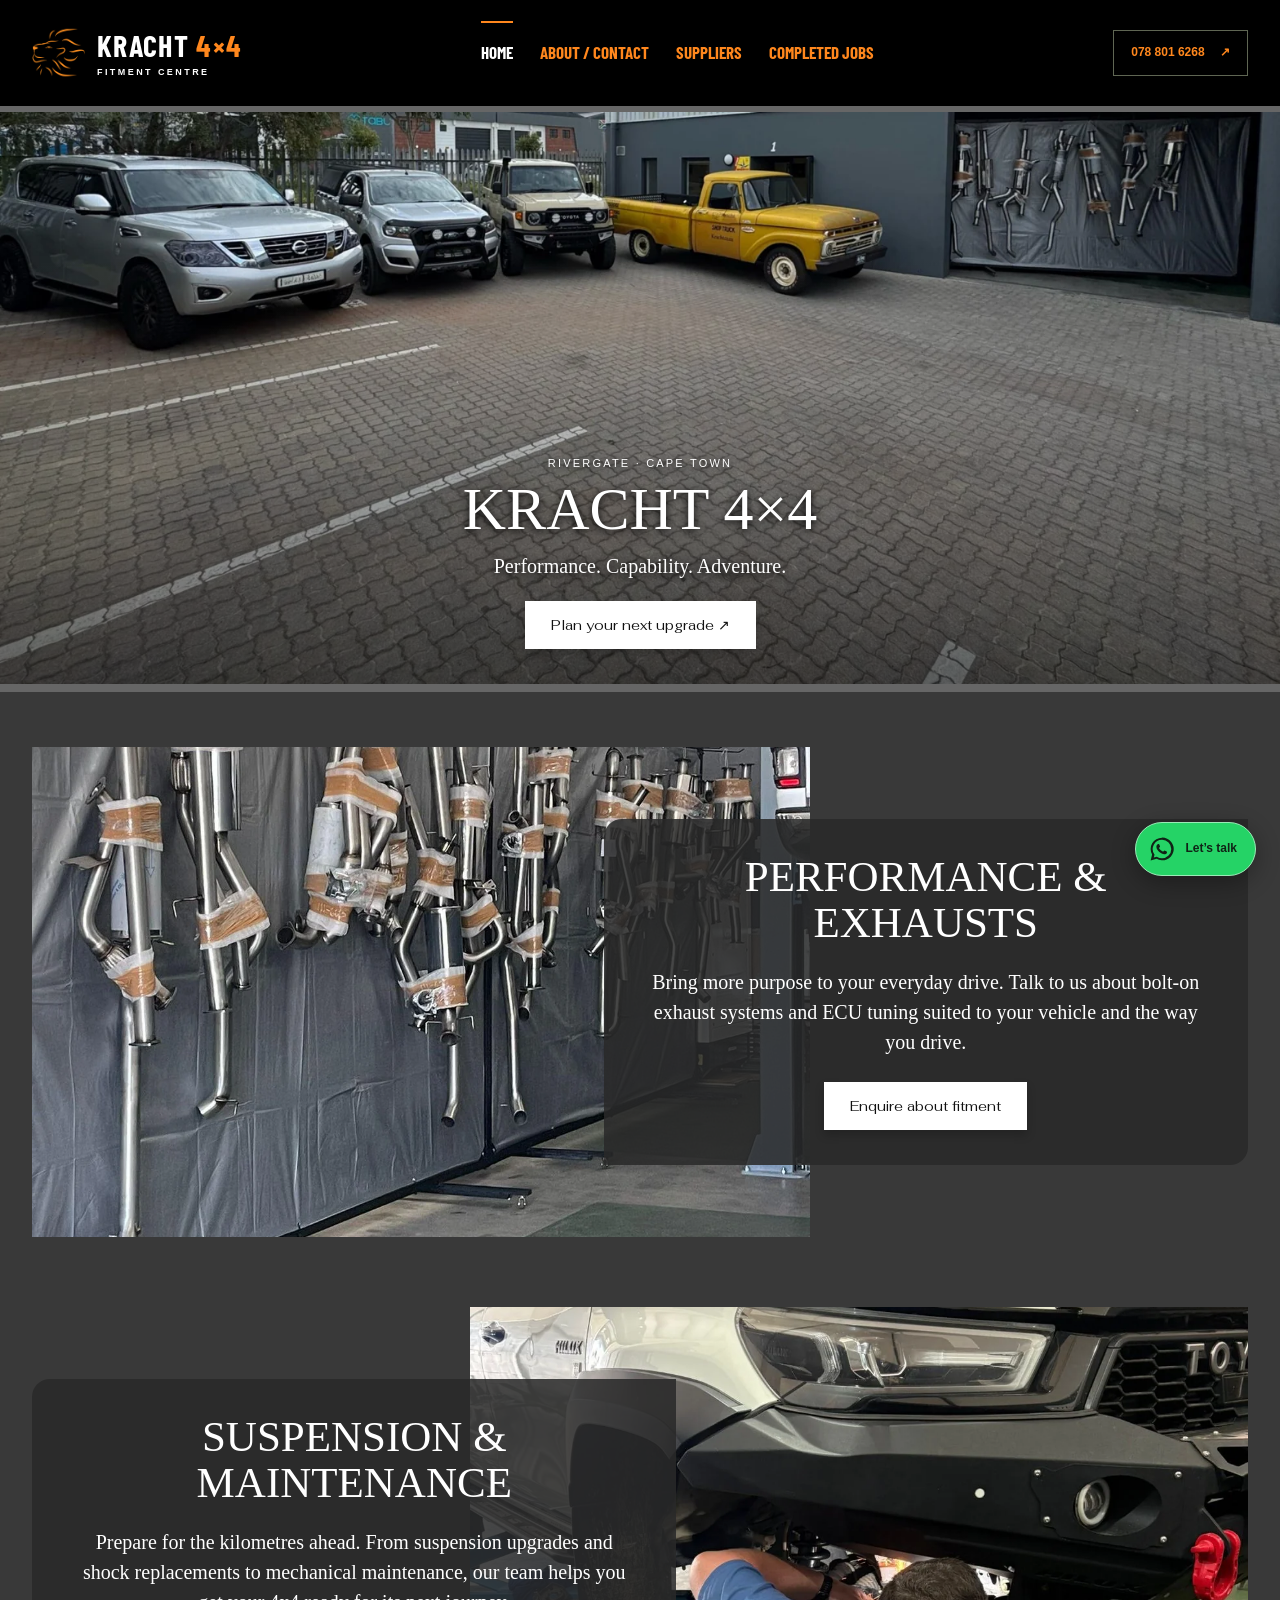
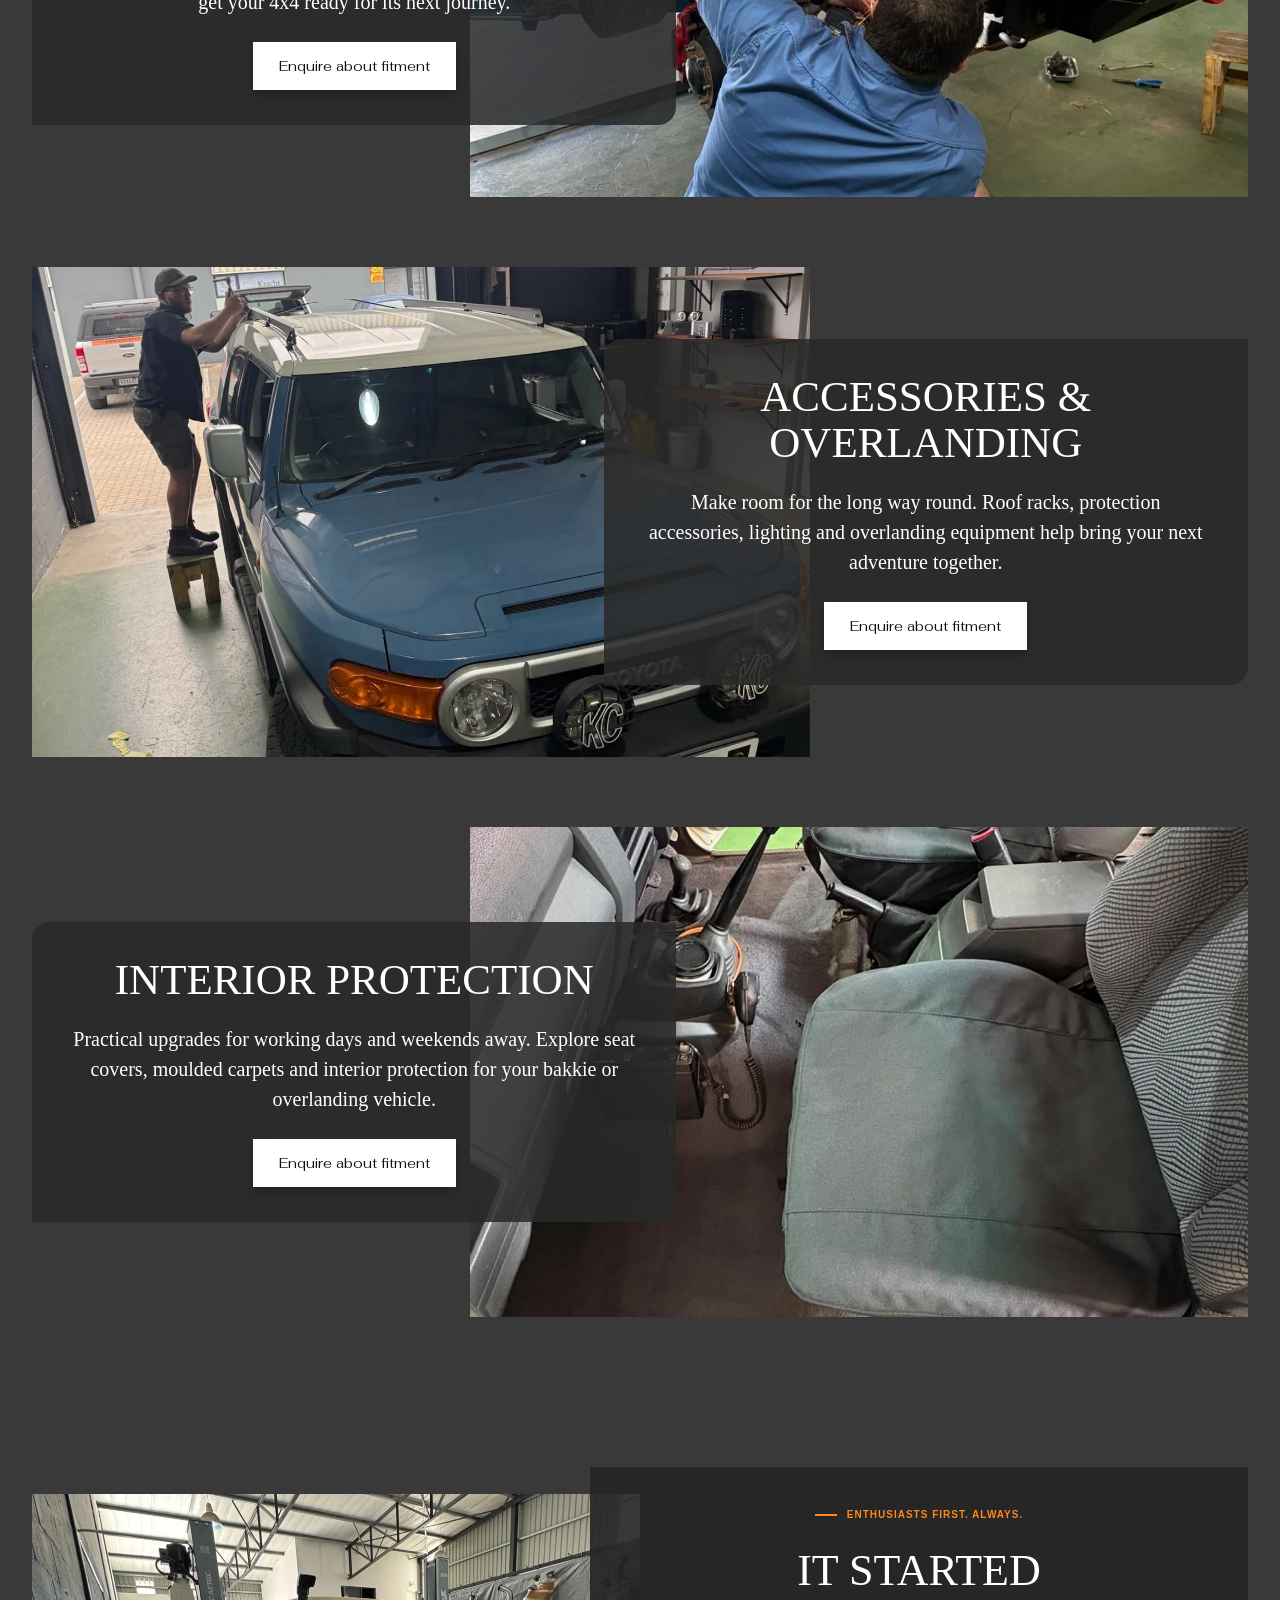
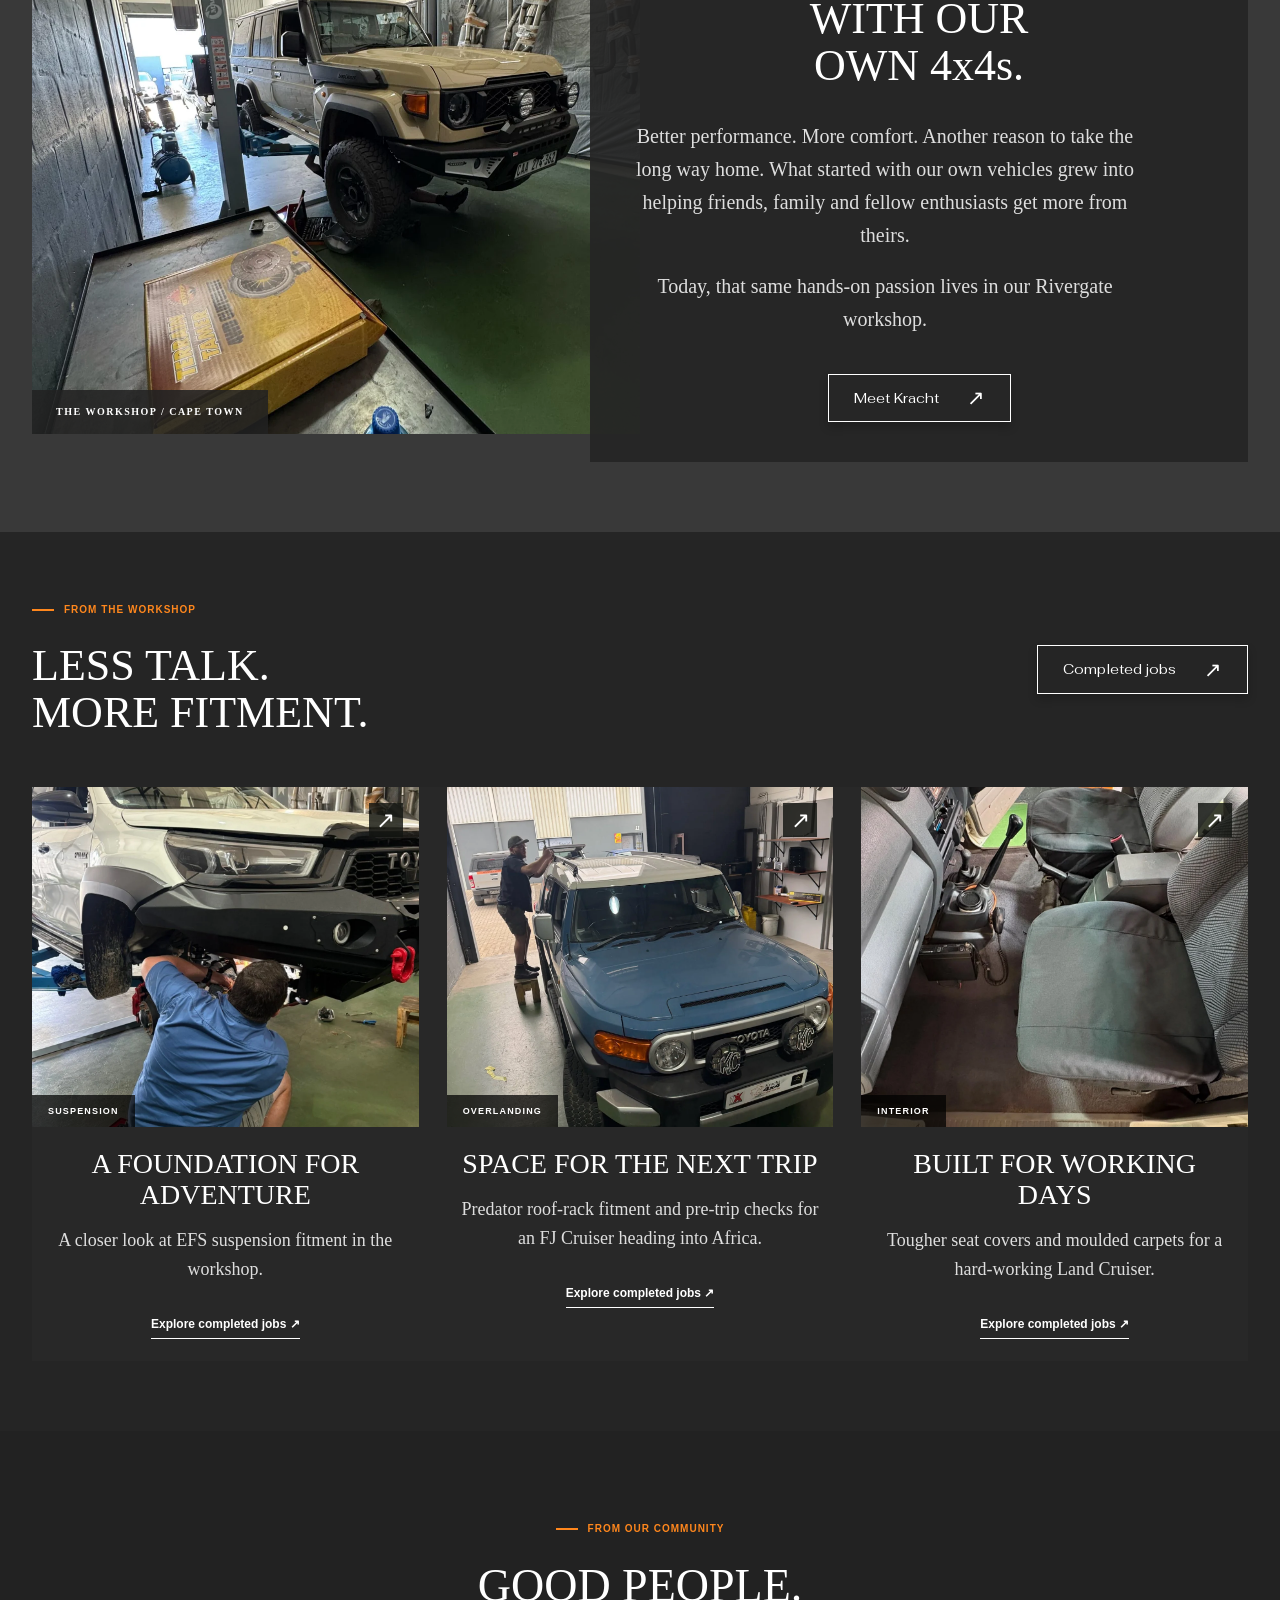
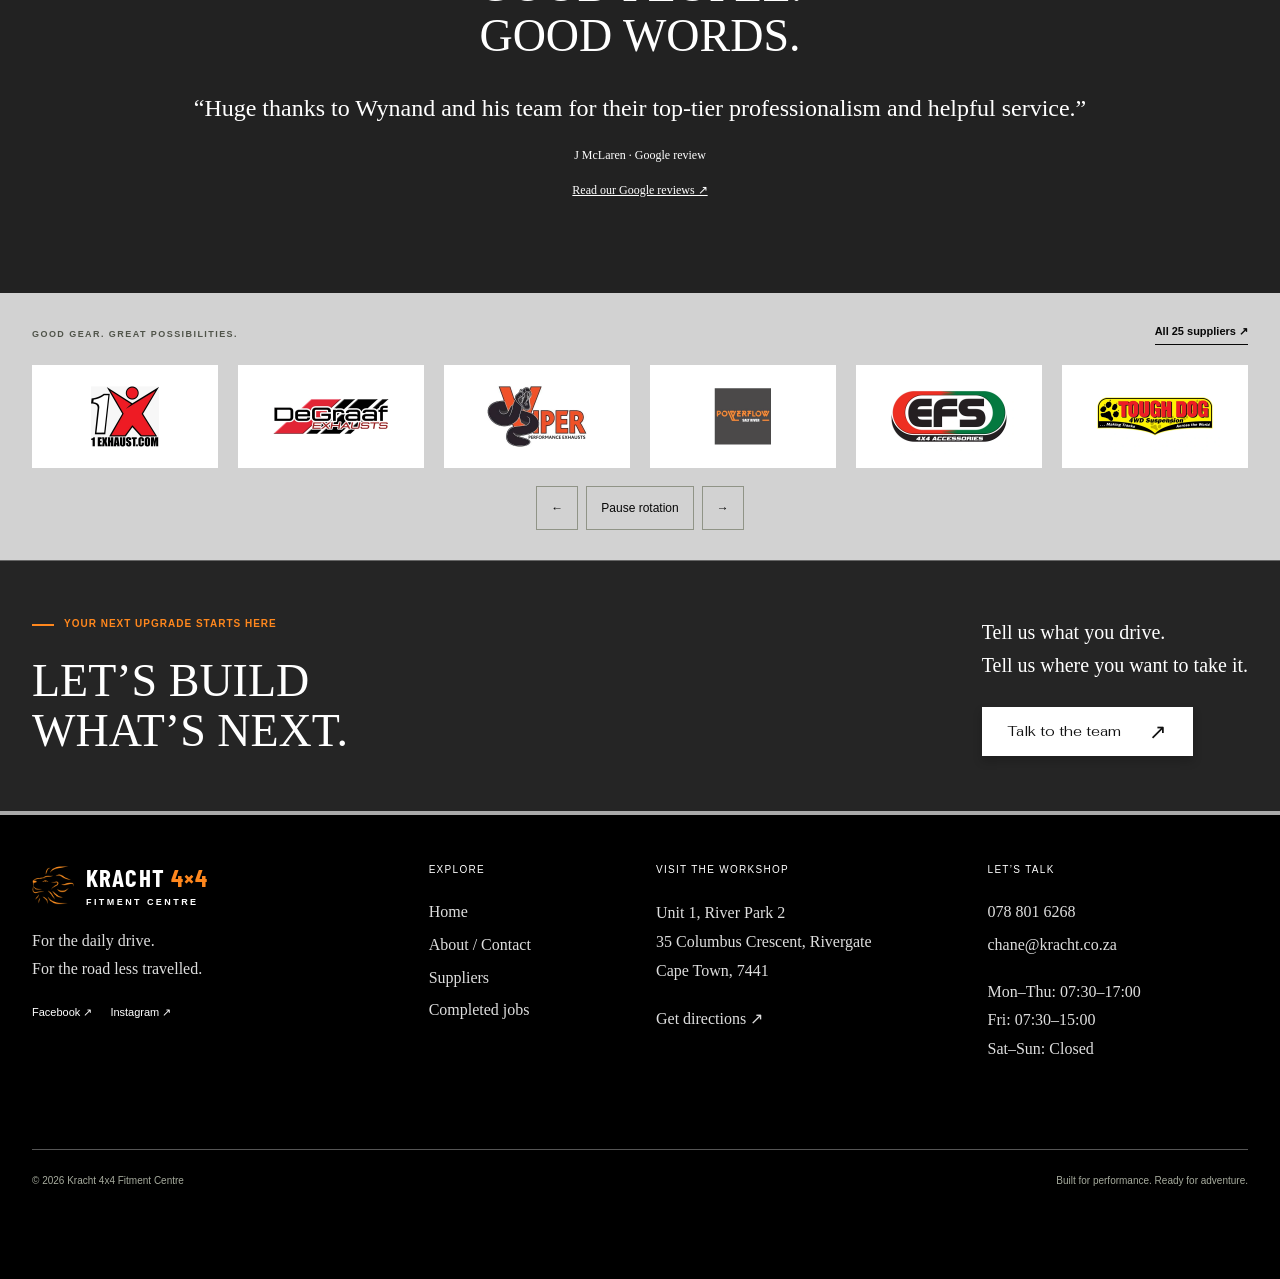
==== commit fe7bb136: "Updates" ====
--- a/index.html
+++ b/index.html
@@ -1 +1 @@
-<!doctype html><html lang="en-ZA"><head><meta charset="utf-8"><meta name="viewport" content="width=device-width,initial-scale=1"><title>Kracht 4x4 | Performance & Adventure Fitment in Cape Town</title><meta name="description" content="4x4 exhausts, ECU tuning, suspension, maintenance and accessories in Rivergate, Cape Town. Build your next adventure with Kracht 4x4."><meta name="theme-color" content="#121411"><link rel="canonical" href="https://krachtfitmentcentre.co.za/"><meta property="og:type" content="website"><meta property="og:title" content="Kracht 4x4 | Performance & Adventure Fitment in Cape Town"><meta property="og:description" content="4x4 exhausts, ECU tuning, suspension, maintenance and accessories in Rivergate, Cape Town. Build your next adventure with Kracht 4x4."><meta property="og:url" content="https://krachtfitmentcentre.co.za/"><meta property="og:image" content="https://krachtfitmentcentre.co.za/assets/site/workshop-lineup.webp"><meta name="twitter:card" content="summary_large_image"><link rel="icon" href="favicon.png"><link rel="preconnect" href="https://fonts.googleapis.com"><link rel="preconnect" href="https://fonts.gstatic.com" crossorigin><link href="https://fonts.googleapis.com/css2?family=Barlow+Condensed:wght@500;600;700;800&family=Barlow:wght@400;500;600;700&display=swap" rel="stylesheet"><link rel="stylesheet" href="assets/css/style.css"><script src="main.js" defer></script><script type="application/ld+json">{"@context": "https://schema.org", "@type": "AutoRepair", "name": "Kracht 4x4 Fitment Centre", "url": "https://krachtfitmentcentre.co.za/", "telephone": "+27788016268", "email": "chane@kracht.co.za", "address": {"@type": "PostalAddress", "streetAddress": "Unit 1, River Park 2, 35 Columbus Crescent, Rivergate", "addressLocality": "Cape Town", "postalCode": "7441", "addressCountry": "ZA"}, "openingHours": ["Mo-Th 07:30-17:00", "Fr 07:30-15:00"], "sameAs": ["https://www.facebook.com/Kracht4x4FitmentCentre", "https://www.instagram.com/kracht_4x4fitment/"]}</script><link href="https://fonts.googleapis.com/css2?family=Fahkwang:wght@400;500;600&display=swap" rel="stylesheet"><link rel="stylesheet" href="assets/css/reference.css"></head><body class="page-index"><a class="skip-link" href="#main">Skip to content</a><div class="topbar"><div class="wrap"><span>PERFORMANCE. CAPABILITY. ADVENTURE.</span><a href="https://www.google.com/maps/dir/?api=1&destination=Kracht+4x4+Fitment+Centre+35+Columbus+Crescent+Cape+Town" target="_blank" rel="noopener">RIVERGATE · CAPE TOWN <span aria-hidden="true">↗</span></a></div></div><header class="site-header"><div class="wrap header-inner"><a class="brand" href="index.html" aria-label="Kracht 4x4 home"><img class="" src="assets/site/kracht-lion.webp" width="240" height="240" alt="" fetchpriority="high" decoding="async"><span>KRACHT <b>4×4</b><small>FITMENT CENTRE</small></span></a><nav id="site-nav" class="main-nav" aria-label="Main navigation"><a href="index.html" aria-current="page">Home</a><a href="about-contact.html" >About / Contact</a><a href="suppliers.html" >Suppliers</a><a href="completed-jobs.html" >Completed jobs</a></nav><a class="header-call" href="tel:+27788016268">078 801 6268 <span aria-hidden="true">↗</span></a><button class="nav-toggle" aria-label="Open menu" aria-controls="site-nav" aria-expanded="false"><span></span><span></span></button></div></header><main id="main"><section class="wide-hero"><img src="assets/site/workshop-lineup.webp" width="1600" height="900" alt="4x4 vehicles outside the Kracht workshop" fetchpriority="high"><div class="hero-intro"><p>RIVERGATE · CAPE TOWN</p><h1>KRACHT 4×4</h1><p>Performance. Capability. Adventure.</p><a class="btn btn-primary" href="about-contact.html#enquiry">Plan your next upgrade ↗</a></div></section><section class="reference-services" id="what-we-do" aria-label="What we do"><article class="feature-row"><img src="assets/site/exhaust-wall.webp" alt="Performance exhaust systems at Kracht" loading="lazy"><div class="feature-panel"><h2>PERFORMANCE & EXHAUSTS</h2><p>Bring more purpose to your everyday drive. Talk to us about bolt-on exhaust systems and ECU tuning suited to your vehicle and the way you drive.</p><a class="btn btn-primary" href="about-contact.html#enquiry">Enquire about fitment</a></div></article><article class="feature-row"><img src="assets/site/efs-workshop.webp" alt="Suspension installation in the workshop" loading="lazy"><div class="feature-panel"><h2>SUSPENSION & MAINTENANCE</h2><p>Prepare for the kilometres ahead. From suspension upgrades and shock replacements to mechanical maintenance, our team helps you get your 4x4 ready for its next journey.</p><a class="btn btn-primary" href="about-contact.html#enquiry">Enquire about fitment</a></div></article><article class="feature-row"><img src="assets/site/fj-cruiser.webp" alt="Roof rack fitment on an FJ Cruiser" loading="lazy"><div class="feature-panel"><h2>ACCESSORIES & TOURING</h2><p>Make room for the long way round. Roof racks, protection accessories, lighting and touring equipment help bring your next adventure together.</p><a class="btn btn-primary" href="about-contact.html#enquiry">Enquire about fitment</a></div></article><article class="feature-row"><img src="assets/site/tougher-interior.webp" alt="Tougher seat covers fitted in a Land Cruiser" loading="lazy"><div class="feature-panel"><h2>INTERIOR PROTECTION</h2><p>Practical upgrades for working days and weekends away. Explore seat covers, moulded carpets and interior protection for your bakkie or touring vehicle.</p><a class="btn btn-primary" href="about-contact.html#enquiry">Enquire about fitment</a></div></article></section><section class="section"><div class="wrap story-split"><div class="story-photo"><img class="" src="assets/site/workshop.webp" width="1200" height="1600" alt="Land Cruiser inside the Kracht fitment workshop" loading="lazy" decoding="async"><span class="photo-note">THE WORKSHOP / CAPE TOWN</span></div><div class="story-copy"><span class="eyebrow">Enthusiasts first. Always.</span><h2>IT STARTED<br>WITH OUR<br><em>OWN 4x4s.</em></h2><p>Better performance. More comfort. Another reason to take the long way home. What started with our own vehicles grew into helping friends, family and fellow enthusiasts get more from theirs.</p><p>Today, that same hands-on passion lives in our Rivergate workshop.</p><a class="btn btn-outline" href="about-contact.html">Meet Kracht<span aria-hidden="true">↗</span></a></div></div></section><section class="section muted"><div class="wrap"><div class="section-head"><div><span class="eyebrow">From the workshop</span><h2>LESS TALK.<br><em>MORE FITMENT.</em></h2></div><a class="btn btn-outline" href="completed-jobs.html">Completed jobs<span aria-hidden="true">↗</span></a></div><div class="jobs-grid home-jobs"><article class="job-card" data-category="suspension"><div class="job-photo"><button class="zoom-photo" data-image="assets/site/efs-workshop.webp" data-caption="A foundation for adventure" aria-label="Enlarge photo: A foundation for adventure"><img class="" src="assets/site/efs-workshop.webp" width="1200" height="1600" alt="Suspension work underway on a Toyota in the Kracht workshop" loading="lazy" decoding="async"><span class="zoom-mark" aria-hidden="true">↗</span></button><span class="photo-label">Suspension</span></div><div class="job-copy"><h3>A foundation for adventure</h3><p>A closer look at EFS suspension fitment in the workshop.</p><a class="text-link" href="completed-jobs.html">Explore completed jobs ↗</a></div></article><article class="job-card" data-category="touring"><div class="job-photo"><button class="zoom-photo" data-image="assets/site/fj-cruiser.webp" data-caption="Space for the next trip" aria-label="Enlarge photo: Space for the next trip"><img class="" src="assets/site/fj-cruiser.webp" width="1400" height="1867" alt="FJ Cruiser roof-rack work at Kracht" loading="lazy" decoding="async"><span class="zoom-mark" aria-hidden="true">↗</span></button><span class="photo-label">Touring</span></div><div class="job-copy"><h3>Space for the next trip</h3><p>Predator roof-rack fitment and pre-trip checks for an FJ Cruiser heading into Africa.</p><a class="text-link" href="completed-jobs.html">Explore completed jobs ↗</a></div></article><article class="job-card" data-category="interior"><div class="job-photo"><button class="zoom-photo" data-image="assets/site/tougher-interior.webp" data-caption="Built for working days" aria-label="Enlarge photo: Built for working days"><img class="" src="assets/site/tougher-interior.webp" width="1200" height="1600" alt="Tougher seat covers and floor protection in a Land Cruiser" loading="lazy" decoding="async"><span class="zoom-mark" aria-hidden="true">↗</span></button><span class="photo-label">Interior</span></div><div class="job-copy"><h3>Built for working days</h3><p>Tougher seat covers and moulded carpets for a hard-working Land Cruiser.</p><a class="text-link" href="completed-jobs.html">Explore completed jobs ↗</a></div></article></div></div></section><section class="review-section"><div class="wrap review-inner"><div><span class="eyebrow">From our community</span><h2>GOOD PEOPLE.<br>GOOD WORDS.</h2></div><blockquote><p>“Huge thanks to Wynand and his team for their top-tier professionalism and helpful service.”</p><cite>J McLaren · Google review</cite><a href="https://www.google.com/maps/place/Kracht+4%C3%974+Fitment+Center/data=!4m2!3m1!1s0x0:0x7f4fb5ab9af4d5bc" target="_blank" rel="noopener">Read our Google reviews ↗</a></blockquote></div></section><section class="supplier-strip" aria-label="Our suppliers"><div class="wrap"><div class="supplier-gallery-heading"><span class="small-label">GOOD GEAR. GREAT POSSIBILITIES.</span><a class="text-link" href="suppliers.html">All 25 suppliers ↗</a></div><div class="supplier-gallery" aria-roledescription="carousel" aria-label="Supplier logos"><div class="supplier-track" id="supplier-track"><a href="suppliers.html" aria-label="Explore 1Exhaust"><img src="assets/site/brand-1exhaust.webp" alt="1Exhaust logo" width="520" height="300" loading="lazy" decoding="async"></a><a href="suppliers.html" aria-label="Explore DeGraaf"><img src="assets/site/brand-degraaf.webp" alt="DeGraaf logo" width="520" height="300" loading="lazy" decoding="async"></a><a href="suppliers.html" aria-label="Explore Viper Performance"><img src="assets/site/brand-viper-performance.webp" alt="Viper Performance logo" width="520" height="300" loading="lazy" decoding="async"></a><a href="suppliers.html" aria-label="Explore Powerflow"><img src="assets/site/brand-powerflow.webp" alt="Powerflow logo" width="520" height="300" loading="lazy" decoding="async"></a><a href="suppliers.html" aria-label="Explore EFS"><img src="assets/site/brand-efs.webp" alt="EFS logo" width="520" height="300" loading="lazy" decoding="async"></a><a href="suppliers.html" aria-label="Explore Tough Dog"><img src="assets/site/brand-tough-dog.webp" alt="Tough Dog logo" width="520" height="300" loading="lazy" decoding="async"></a><a href="suppliers.html" aria-label="Explore Profender"><img src="assets/site/brand-profender.webp" alt="Profender logo" width="520" height="300" loading="lazy" decoding="async"></a><a href="suppliers.html" aria-label="Explore RAW 4x4"><img src="assets/site/brand-raw-4x4.webp" alt="RAW 4x4 logo" width="520" height="300" loading="lazy" decoding="async"></a><a href="suppliers.html" aria-label="Explore Air Spring Supply Company"><img src="assets/site/brand-air-spring-supply-company.webp" alt="Air Spring Supply Company logo" width="520" height="300" loading="lazy" decoding="async"></a><a href="suppliers.html" aria-label="Explore Terrain Tamer"><img src="assets/site/brand-terrain-tamer.webp" alt="Terrain Tamer logo" width="520" height="300" loading="lazy" decoding="async"></a><a href="suppliers.html" aria-label="Explore Opposite Lock"><img src="assets/site/brand-opposite-lock.webp" alt="Opposite Lock logo" width="520" height="300" loading="lazy" decoding="async"></a><a href="suppliers.html" aria-label="Explore Wildog"><img src="assets/site/brand-wildog.webp" alt="Wildog logo" width="520" height="300" loading="lazy" decoding="async"></a><a href="suppliers.html" aria-label="Explore Hamer"><img src="assets/site/brand-hamer.webp" alt="Hamer logo" width="520" height="300" loading="lazy" decoding="async"></a><a href="suppliers.html" aria-label="Explore Gobi-X"><img src="assets/site/brand-gobi-x.webp" alt="Gobi-X logo" width="520" height="300" loading="lazy" decoding="async"></a><a href="suppliers.html" aria-label="Explore Ratel 4x4"><img src="assets/site/brand-ratel-4x4.webp" alt="Ratel 4x4 logo" width="520" height="300" loading="lazy" decoding="async"></a><a href="suppliers.html" aria-label="Explore Predator Offroad"><img src="assets/site/brand-predator-offroad.webp" alt="Predator Offroad logo" width="520" height="300" loading="lazy" decoding="async"></a><a href="suppliers.html" aria-label="Explore Tougher"><img src="assets/site/brand-tougher.webp" alt="Tougher logo" width="520" height="300" loading="lazy" decoding="async"></a><a href="suppliers.html" aria-label="Explore GZ Canopies"><img src="assets/site/brand-gz-canopies.webp" alt="GZ Canopies logo" width="520" height="300" loading="lazy" decoding="async"></a><a href="suppliers.html" aria-label="Explore Quick Pitch"><img src="assets/site/brand-quick-pitch.webp" alt="Quick Pitch logo" width="520" height="300" loading="lazy" decoding="async"></a><a href="suppliers.html" aria-label="Explore Tentco"><img src="assets/site/brand-tentco.webp" alt="Tentco logo" width="520" height="300" loading="lazy" decoding="async"></a><a href="suppliers.html" aria-label="Explore Big Country"><img src="assets/site/brand-big-country.webp" alt="Big Country logo" width="520" height="300" loading="lazy" decoding="async"></a><a href="suppliers.html" aria-label="Explore Peak Outfitters"><img src="assets/site/brand-peak-outfitters.webp" alt="Peak Outfitters logo" width="520" height="300" loading="lazy" decoding="async"></a><a href="suppliers.html" aria-label="Explore Stone Hill Manufacturing"><img src="assets/site/brand-stone-hill-manufacturing.webp" alt="Stone Hill Manufacturing logo" width="520" height="300" loading="lazy" decoding="async"></a><a href="suppliers.html" aria-label="Explore 12V Nation"><img src="assets/site/brand-12v-nation.webp" alt="12V Nation logo" width="520" height="300" loading="lazy" decoding="async"></a><a href="suppliers.html" aria-label="Explore Lumeno"><img src="assets/site/brand-lumeno.webp" alt="Lumeno logo" width="520" height="300" loading="lazy" decoding="async"></a></div><div class="supplier-controls" hidden><button type="button" data-supplier-prev aria-label="Previous suppliers" aria-controls="supplier-track">←</button><button type="button" data-supplier-pause aria-controls="supplier-track">Pause rotation</button><button type="button" data-supplier-next aria-label="Next suppliers" aria-controls="supplier-track">→</button></div></div></div></section><section class="cta"><div class="wrap"><div><span class="eyebrow">Your next upgrade starts here</span><h2>LET’S BUILD<br>WHAT’S NEXT.</h2></div><div><p>Tell us what you drive.<br>Tell us where you want to take it.</p><a class="btn btn-primary" href="about-contact.html#enquiry">Talk to the team<span aria-hidden="true">↗</span></a></div></div></section><dialog id="photo-dialog" aria-labelledby="photo-caption"><button class="dialog-close" aria-label="Close photo">×</button><img id="dialog-image" src="assets/site/efs-workshop.webp" alt=""><p id="photo-caption"></p></dialog></main><footer><div class="wrap footer-grid"><div><a class="brand" href="index.html" aria-label="Kracht 4x4 home"><img class="" src="assets/site/kracht-lion.webp" width="240" height="240" alt="" fetchpriority="high" decoding="async"><span>KRACHT <b>4×4</b><small>FITMENT CENTRE</small></span></a><p>For the daily drive.<br>For the road less travelled.</p><div class="socials"><a href="https://www.facebook.com/Kracht4x4FitmentCentre" target="_blank" rel="noopener">Facebook ↗</a><a href="https://www.instagram.com/kracht_4x4fitment/" target="_blank" rel="noopener">Instagram ↗</a></div></div><div><h3>Explore</h3><a href="index.html">Home</a><a href="about-contact.html">About / Contact</a><a href="suppliers.html">Suppliers</a><a href="completed-jobs.html">Completed jobs</a></div><div><h3>Visit the workshop</h3><address>Unit 1, River Park 2<br>35 Columbus Crescent, Rivergate<br>Cape Town, 7441</address><a href="https://www.google.com/maps/dir/?api=1&destination=Kracht+4x4+Fitment+Centre+35+Columbus+Crescent+Cape+Town" target="_blank" rel="noopener">Get directions ↗</a></div><div><h3>Let’s talk</h3><a href="tel:+27788016268">078 801 6268</a><a href="mailto:chane@kracht.co.za">chane@kracht.co.za</a><p>Mon–Thu: 07:30–17:00<br>Fri: 07:30–15:00<br>Sat–Sun: Closed</p></div></div><div class="wrap footer-bottom"><span>© <span data-year>2026</span> Kracht 4x4 Fitment Centre</span><span>Built for performance. Ready for adventure.</span></div></footer><a class="float-whatsapp" href="https://wa.me/27788016268" target="_blank" rel="noopener" aria-label="Chat to Kracht 4x4 on WhatsApp (opens in a new tab)"><svg viewBox="0 0 32 32" aria-hidden="true"><path fill="currentColor" d="M16 3a13 13 0 0 0-11.3 19.4L3 29l6.8-1.8A13 13 0 1 0 16 3Zm0 2.4a10.6 10.6 0 0 1 0 21.2c-2 0-3.8-.5-5.5-1.5l-.5-.3-3.4.9.9-3.3-.3-.5A10.6 10.6 0 0 1 16 5.4Zm-4.6 5.1c-.3 0-.6.1-.8.4-.8.8-1.1 1.7-1 2.7.1 2.1 1.8 4.4 3.4 5.8 1.6 1.4 3.7 2.5 5.7 2.6 1 .1 2.1-.4 2.7-1.2.3-.4.5-1.4.3-1.7-.2-.2-2.6-1.4-2.9-1.4-.4 0-.6.5-1.2 1.1-.2.2-.4.2-.7.1a9.3 9.3 0 0 1-4.1-3.6c-.2-.3-.2-.5 0-.7.5-.6 1-1 1-1.4 0-.3-1-2.6-1.2-2.8-.2-.1-.8-.1-1.2.1Z"/></svg><span>Let’s talk</span></a></body></html>+<!doctype html><html lang="en-ZA"><head><meta charset="utf-8"><meta name="viewport" content="width=device-width,initial-scale=1"><title>Kracht 4x4 | Performance & Adventure Fitment in Cape Town</title><meta name="description" content="4x4 exhausts, ECU tuning, suspension, maintenance and accessories in Rivergate, Cape Town. Build your next adventure with Kracht 4x4."><meta name="theme-color" content="#121411"><link rel="canonical" href="https://krachtfitmentcentre.co.za/"><meta property="og:type" content="website"><meta property="og:title" content="Kracht 4x4 | Performance & Adventure Fitment in Cape Town"><meta property="og:description" content="4x4 exhausts, ECU tuning, suspension, maintenance and accessories in Rivergate, Cape Town. Build your next adventure with Kracht 4x4."><meta property="og:url" content="https://krachtfitmentcentre.co.za/"><meta property="og:image" content="https://krachtfitmentcentre.co.za/assets/site/workshop-lineup.webp"><meta name="twitter:card" content="summary_large_image"><link rel="icon" href="favicon.png"><link rel="preconnect" href="https://fonts.googleapis.com"><link rel="preconnect" href="https://fonts.gstatic.com" crossorigin><link href="https://fonts.googleapis.com/css2?family=Barlow+Condensed:wght@500;600;700;800&family=Barlow:wght@400;500;600;700&display=swap" rel="stylesheet"><link rel="stylesheet" href="assets/css/style.css"><script src="main.js" defer></script><script type="application/ld+json">{"@context": "https://schema.org", "@type": "AutoRepair", "name": "Kracht 4x4 Fitment Centre", "url": "https://krachtfitmentcentre.co.za/", "telephone": "+27788016268", "email": "chane@kracht.co.za", "address": {"@type": "PostalAddress", "streetAddress": "Unit 1, River Park 2, 35 Columbus Crescent, Rivergate", "addressLocality": "Cape Town", "postalCode": "7441", "addressCountry": "ZA"}, "openingHours": ["Mo-Th 07:30-17:00", "Fr 07:30-15:00"], "sameAs": ["https://www.facebook.com/Kracht4x4FitmentCentre", "https://www.instagram.com/kracht_4x4fitment/"]}</script><link href="https://fonts.googleapis.com/css2?family=Fahkwang:wght@400;500;600&display=swap" rel="stylesheet"><link rel="stylesheet" href="assets/css/reference.css"></head><body class="page-index"><a class="skip-link" href="#main">Skip to content</a><div class="topbar"><div class="wrap"><span>PERFORMANCE. CAPABILITY. ADVENTURE.</span><a href="https://www.google.com/maps/dir/?api=1&destination=Kracht+4x4+Fitment+Centre+35+Columbus+Crescent+Cape+Town" target="_blank" rel="noopener">RIVERGATE · CAPE TOWN <span aria-hidden="true">↗</span></a></div></div><header class="site-header"><div class="wrap header-inner"><a class="brand" href="index.html" aria-label="Kracht 4x4 home"><img class="" src="assets/site/kracht-lion.webp" width="240" height="240" alt="" fetchpriority="high" decoding="async"><span>KRACHT <b>4×4</b><small>FITMENT CENTRE</small></span></a><nav id="site-nav" class="main-nav" aria-label="Main navigation"><a href="index.html" aria-current="page">Home</a><a href="about-contact.html" >About / Contact</a><a href="suppliers.html" >Suppliers</a><a href="completed-jobs.html" >Completed jobs</a></nav><a class="header-call" href="tel:+27788016268">078 801 6268 <span aria-hidden="true">↗</span></a><button class="nav-toggle" aria-label="Open menu" aria-controls="site-nav" aria-expanded="false"><span></span><span></span></button></div></header><main id="main"><section class="wide-hero"><img src="assets/site/workshop-lineup.webp" width="1600" height="900" alt="4x4 vehicles outside the Kracht workshop" fetchpriority="high"><div class="hero-intro"><p>RIVERGATE · CAPE TOWN</p><h1>KRACHT 4×4</h1><p>Performance. Capability. Adventure.</p><a class="btn btn-primary" href="about-contact.html#enquiry">Plan your next upgrade ↗</a></div></section><section class="reference-services" id="what-we-do" aria-label="What we do"><article class="feature-row"><img src="assets/site/exhaust-wall.webp" alt="Performance exhaust systems at Kracht" loading="lazy"><div class="feature-panel"><h2>PERFORMANCE & EXHAUSTS</h2><p>Bring more purpose to your everyday drive. Talk to us about bolt-on exhaust systems and ECU tuning suited to your vehicle and the way you drive.</p><a class="btn btn-primary" href="about-contact.html#enquiry">Enquire about fitment</a></div></article><article class="feature-row"><img src="assets/site/efs-workshop.webp" alt="Suspension installation in the workshop" loading="lazy"><div class="feature-panel"><h2>SUSPENSION & MAINTENANCE</h2><p>Prepare for the kilometres ahead. From suspension upgrades and shock replacements to mechanical maintenance, our team helps you get your 4x4 ready for its next journey.</p><a class="btn btn-primary" href="about-contact.html#enquiry">Enquire about fitment</a></div></article><article class="feature-row"><img src="assets/site/fj-cruiser.webp" alt="Roof rack fitment on an FJ Cruiser" loading="lazy"><div class="feature-panel"><h2>ACCESSORIES & OVERLANDING</h2><p>Make room for the long way round. Roof racks, protection accessories, lighting and overlanding equipment help bring your next adventure together.</p><a class="btn btn-primary" href="about-contact.html#enquiry">Enquire about fitment</a></div></article><article class="feature-row"><img src="assets/site/tougher-interior.webp" alt="Tougher seat covers fitted in a Land Cruiser" loading="lazy"><div class="feature-panel"><h2>INTERIOR PROTECTION</h2><p>Practical upgrades for working days and weekends away. Explore seat covers, moulded carpets and interior protection for your bakkie or overlanding vehicle.</p><a class="btn btn-primary" href="about-contact.html#enquiry">Enquire about fitment</a></div></article></section><section class="section"><div class="wrap story-split"><div class="story-photo"><img class="" src="assets/site/workshop.webp" width="1200" height="1600" alt="Land Cruiser inside the Kracht fitment workshop" loading="lazy" decoding="async"><span class="photo-note">THE WORKSHOP / CAPE TOWN</span></div><div class="story-copy"><span class="eyebrow">Enthusiasts first. Always.</span><h2>IT STARTED<br>WITH OUR<br><em>OWN 4x4s.</em></h2><p>Better performance. More comfort. Another reason to take the long way home. What started with our own vehicles grew into helping friends, family and fellow enthusiasts get more from theirs.</p><p>Today, that same hands-on passion lives in our Rivergate workshop.</p><a class="btn btn-outline" href="about-contact.html">Meet Kracht<span aria-hidden="true">↗</span></a></div></div></section><section class="section muted"><div class="wrap"><div class="section-head"><div><span class="eyebrow">From the workshop</span><h2>LESS TALK.<br><em>MORE FITMENT.</em></h2></div><a class="btn btn-outline" href="completed-jobs.html">Completed jobs<span aria-hidden="true">↗</span></a></div><div class="jobs-grid home-jobs"><article class="job-card" data-category="suspension"><div class="job-photo"><button class="zoom-photo" data-image="assets/site/efs-workshop.webp" data-caption="A foundation for adventure" aria-label="Enlarge photo: A foundation for adventure"><img class="" src="assets/site/efs-workshop.webp" width="1200" height="1600" alt="Suspension work underway on a Toyota in the Kracht workshop" loading="lazy" decoding="async"><span class="zoom-mark" aria-hidden="true">↗</span></button><span class="photo-label">Suspension</span></div><div class="job-copy"><h3>A foundation for adventure</h3><p>A closer look at EFS suspension fitment in the workshop.</p><a class="text-link" href="completed-jobs.html">Explore completed jobs ↗</a></div></article><article class="job-card" data-category="overlanding"><div class="job-photo"><button class="zoom-photo" data-image="assets/site/fj-cruiser.webp" data-caption="Space for the next trip" aria-label="Enlarge photo: Space for the next trip"><img class="" src="assets/site/fj-cruiser.webp" width="1400" height="1867" alt="FJ Cruiser roof-rack work at Kracht" loading="lazy" decoding="async"><span class="zoom-mark" aria-hidden="true">↗</span></button><span class="photo-label">Overlanding</span></div><div class="job-copy"><h3>Space for the next trip</h3><p>Predator roof-rack fitment and pre-trip checks for an FJ Cruiser heading into Africa.</p><a class="text-link" href="completed-jobs.html">Explore completed jobs ↗</a></div></article><article class="job-card" data-category="interior"><div class="job-photo"><button class="zoom-photo" data-image="assets/site/tougher-interior.webp" data-caption="Built for working days" aria-label="Enlarge photo: Built for working days"><img class="" src="assets/site/tougher-interior.webp" width="1200" height="1600" alt="Tougher seat covers and floor protection in a Land Cruiser" loading="lazy" decoding="async"><span class="zoom-mark" aria-hidden="true">↗</span></button><span class="photo-label">Interior</span></div><div class="job-copy"><h3>Built for working days</h3><p>Tougher seat covers and moulded carpets for a hard-working Land Cruiser.</p><a class="text-link" href="completed-jobs.html">Explore completed jobs ↗</a></div></article></div></div></section><section class="review-section"><div class="wrap review-inner"><div><span class="eyebrow">From our community</span><h2>GOOD PEOPLE.<br>GOOD WORDS.</h2></div><blockquote><p>“Huge thanks to Wynand and his team for their top-tier professionalism and helpful service.”</p><cite>J McLaren · Google review</cite><a href="https://www.google.com/maps/place/Kracht+4%C3%974+Fitment+Center/data=!4m2!3m1!1s0x0:0x7f4fb5ab9af4d5bc" target="_blank" rel="noopener">Read our Google reviews ↗</a></blockquote></div></section><section class="supplier-strip" aria-label="Our suppliers"><div class="wrap"><div class="supplier-gallery-heading"><span class="small-label">GOOD GEAR. GREAT POSSIBILITIES.</span><a class="text-link" href="suppliers.html">All 25 suppliers ↗</a></div><div class="supplier-gallery" aria-roledescription="carousel" aria-label="Supplier logos"><div class="supplier-track" id="supplier-track"><a href="suppliers.html" aria-label="Explore 1Exhaust"><img src="assets/site/brand-1exhaust.webp" alt="1Exhaust logo" width="520" height="300" loading="lazy" decoding="async"></a><a href="suppliers.html" aria-label="Explore DeGraaf"><img src="assets/site/brand-degraaf.webp" alt="DeGraaf logo" width="520" height="300" loading="lazy" decoding="async"></a><a href="suppliers.html" aria-label="Explore Viper Performance"><img src="assets/site/brand-viper-performance.webp" alt="Viper Performance logo" width="520" height="300" loading="lazy" decoding="async"></a><a href="suppliers.html" aria-label="Explore Powerflow"><img src="assets/site/brand-powerflow.webp" alt="Powerflow logo" width="520" height="300" loading="lazy" decoding="async"></a><a href="suppliers.html" aria-label="Explore EFS"><img src="assets/site/brand-efs.webp" alt="EFS logo" width="520" height="300" loading="lazy" decoding="async"></a><a href="suppliers.html" aria-label="Explore Tough Dog"><img src="assets/site/brand-tough-dog.webp" alt="Tough Dog logo" width="520" height="300" loading="lazy" decoding="async"></a><a href="suppliers.html" aria-label="Explore Profender"><img src="assets/site/brand-profender.webp" alt="Profender logo" width="520" height="300" loading="lazy" decoding="async"></a><a href="suppliers.html" aria-label="Explore RAW 4x4"><img src="assets/site/brand-raw-4x4.webp" alt="RAW 4x4 logo" width="520" height="300" loading="lazy" decoding="async"></a><a href="suppliers.html" aria-label="Explore Air Spring Supply Company"><img src="assets/site/brand-air-spring-supply-company.webp" alt="Air Spring Supply Company logo" width="520" height="300" loading="lazy" decoding="async"></a><a href="suppliers.html" aria-label="Explore Terrain Tamer"><img src="assets/site/brand-terrain-tamer.webp" alt="Terrain Tamer logo" width="520" height="300" loading="lazy" decoding="async"></a><a href="suppliers.html" aria-label="Explore Opposite Lock"><img src="assets/site/brand-opposite-lock.webp" alt="Opposite Lock logo" width="520" height="300" loading="lazy" decoding="async"></a><a href="suppliers.html" aria-label="Explore Wildog"><img src="assets/site/brand-wildog.webp" alt="Wildog logo" width="520" height="300" loading="lazy" decoding="async"></a><a href="suppliers.html" aria-label="Explore Hamer"><img src="assets/site/brand-hamer.webp" alt="Hamer logo" width="520" height="300" loading="lazy" decoding="async"></a><a href="suppliers.html" aria-label="Explore Gobi-X"><img src="assets/site/brand-gobi-x.webp" alt="Gobi-X logo" width="520" height="300" loading="lazy" decoding="async"></a><a href="suppliers.html" aria-label="Explore Ratel 4x4"><img src="assets/site/brand-ratel-4x4.webp" alt="Ratel 4x4 logo" width="520" height="300" loading="lazy" decoding="async"></a><a href="suppliers.html" aria-label="Explore Predator Offroad"><img src="assets/site/brand-predator-offroad.webp" alt="Predator Offroad logo" width="520" height="300" loading="lazy" decoding="async"></a><a href="suppliers.html" aria-label="Explore Tougher"><img src="assets/site/brand-tougher.webp" alt="Tougher logo" width="520" height="300" loading="lazy" decoding="async"></a><a href="suppliers.html" aria-label="Explore GZ Canopies"><img src="assets/site/brand-gz-canopies.webp" alt="GZ Canopies logo" width="520" height="300" loading="lazy" decoding="async"></a><a href="suppliers.html" aria-label="Explore Quick Pitch"><img src="assets/site/brand-quick-pitch.webp" alt="Quick Pitch logo" width="520" height="300" loading="lazy" decoding="async"></a><a href="suppliers.html" aria-label="Explore Tentco"><img src="assets/site/brand-tentco.webp" alt="Tentco logo" width="520" height="300" loading="lazy" decoding="async"></a><a href="suppliers.html" aria-label="Explore Big Country"><img src="assets/site/brand-big-country.webp" alt="Big Country logo" width="520" height="300" loading="lazy" decoding="async"></a><a href="suppliers.html" aria-label="Explore Peak Outfitters"><img src="assets/site/brand-peak-outfitters.webp" alt="Peak Outfitters logo" width="520" height="300" loading="lazy" decoding="async"></a><a href="suppliers.html" aria-label="Explore Stone Hill Manufacturing"><img src="assets/site/brand-stone-hill-manufacturing.webp" alt="Stone Hill Manufacturing logo" width="520" height="300" loading="lazy" decoding="async"></a><a href="suppliers.html" aria-label="Explore 12V Nation"><img src="assets/site/brand-12v-nation.webp" alt="12V Nation logo" width="520" height="300" loading="lazy" decoding="async"></a><a href="suppliers.html" aria-label="Explore Lumeno"><img src="assets/site/brand-lumeno.webp" alt="Lumeno logo" width="520" height="300" loading="lazy" decoding="async"></a></div><div class="supplier-controls" hidden><button type="button" data-supplier-prev aria-label="Previous suppliers" aria-controls="supplier-track">←</button><button type="button" data-supplier-pause aria-controls="supplier-track">Pause rotation</button><button type="button" data-supplier-next aria-label="Next suppliers" aria-controls="supplier-track">→</button></div></div></div></section><section class="cta"><div class="wrap"><div><span class="eyebrow">Your next upgrade starts here</span><h2>LET’S BUILD<br>WHAT’S NEXT.</h2></div><div><p>Tell us what you drive.<br>Tell us where you want to take it.</p><a class="btn btn-primary" href="about-contact.html#enquiry">Talk to the team<span aria-hidden="true">↗</span></a></div></div></section><dialog id="photo-dialog" aria-labelledby="photo-caption"><button class="dialog-close" aria-label="Close photo">×</button><img id="dialog-image" src="assets/site/efs-workshop.webp" alt=""><p id="photo-caption"></p></dialog></main><footer><div class="wrap footer-grid"><div><a class="brand" href="index.html" aria-label="Kracht 4x4 home"><img class="" src="assets/site/kracht-lion.webp" width="240" height="240" alt="" fetchpriority="high" decoding="async"><span>KRACHT <b>4×4</b><small>FITMENT CENTRE</small></span></a><p>For the daily drive.<br>For the road less travelled.</p><div class="socials"><a href="https://www.facebook.com/Kracht4x4FitmentCentre" target="_blank" rel="noopener">Facebook ↗</a><a href="https://www.instagram.com/kracht_4x4fitment/" target="_blank" rel="noopener">Instagram ↗</a></div></div><div><h3>Explore</h3><a href="index.html">Home</a><a href="about-contact.html">About / Contact</a><a href="suppliers.html">Suppliers</a><a href="completed-jobs.html">Completed jobs</a></div><div><h3>Visit the workshop</h3><address>Unit 1, River Park 2<br>35 Columbus Crescent, Rivergate<br>Cape Town, 7441</address><a href="https://www.google.com/maps/dir/?api=1&destination=Kracht+4x4+Fitment+Centre+35+Columbus+Crescent+Cape+Town" target="_blank" rel="noopener">Get directions ↗</a></div><div><h3>Let’s talk</h3><a href="tel:+27788016268">078 801 6268</a><a href="mailto:chane@kracht.co.za">chane@kracht.co.za</a><p>Mon–Thu: 07:30–17:00<br>Fri: 07:30–15:00<br>Sat–Sun: Closed</p></div></div><div class="wrap footer-bottom"><span>© <span data-year>2026</span> Kracht 4x4 Fitment Centre</span><span>Built for performance. Ready for adventure.</span></div></footer><a class="float-whatsapp" href="https://wa.me/27788016268" target="_blank" rel="noopener" aria-label="Chat to Kracht 4x4 on WhatsApp (opens in a new tab)"><svg viewBox="0 0 32 32" aria-hidden="true"><path fill="currentColor" d="M16 3a13 13 0 0 0-11.3 19.4L3 29l6.8-1.8A13 13 0 1 0 16 3Zm0 2.4a10.6 10.6 0 0 1 0 21.2c-2 0-3.8-.5-5.5-1.5l-.5-.3-3.4.9.9-3.3-.3-.5A10.6 10.6 0 0 1 16 5.4Zm-4.6 5.1c-.3 0-.6.1-.8.4-.8.8-1.1 1.7-1 2.7.1 2.1 1.8 4.4 3.4 5.8 1.6 1.4 3.7 2.5 5.7 2.6 1 .1 2.1-.4 2.7-1.2.3-.4.5-1.4.3-1.7-.2-.2-2.6-1.4-2.9-1.4-.4 0-.6.5-1.2 1.1-.2.2-.4.2-.7.1a9.3 9.3 0 0 1-4.1-3.6c-.2-.3-.2-.5 0-.7.5-.6 1-1 1-1.4 0-.3-1-2.6-1.2-2.8-.2-.1-.8-.1-1.2.1Z"/></svg><span>Let’s talk</span></a></body></html>
--- a/assets/css/style.css
+++ b/assets/css/style.css
@@ -12,3 +12,6 @@
 
 /* Rotating supplier gallery */
 .supplier-strip>.wrap{display:block}.supplier-gallery-heading{display:flex;justify-content:space-between;align-items:center;gap:20px;margin-bottom:20px}.supplier-strip .supplier-gallery-heading .small-label{display:block}.supplier-track{display:flex;gap:20px;overflow-x:auto;scroll-snap-type:x mandatory;scrollbar-width:none}.supplier-track::-webkit-scrollbar{display:none}.supplier-track>a{flex:0 0 calc((100% - 100px)/6);min-width:0;scroll-snap-align:start;padding:14px;background:#fff;display:flex;align-items:center;justify-content:center}.supplier-track img{width:100%;height:75px;object-fit:contain}.supplier-controls{display:flex;justify-content:center;gap:8px;margin-top:18px}.supplier-controls[hidden]{display:none}.supplier-controls button{border:1px solid #909487;background:transparent;color:var(--ink);padding:8px 14px;font-size:12px;min-height:44px}.supplier-controls button:hover{background:#d7d8ce}.supplier-track>a:focus-visible{outline-offset:-4px}@media(max-width:850px){.supplier-track>a{flex-basis:calc((100% - 40px)/3)}}@media(max-width:560px){.supplier-track{gap:12px}.supplier-track>a{flex-basis:calc((100% - 12px)/2)}.supplier-gallery-heading .small-label{font-size:8px}.supplier-track img{height:65px}}
+
+.workshop-banner>img{object-position:center top}
+@media(max-width:560px){.workshop-banner>img{object-position:60% top}}
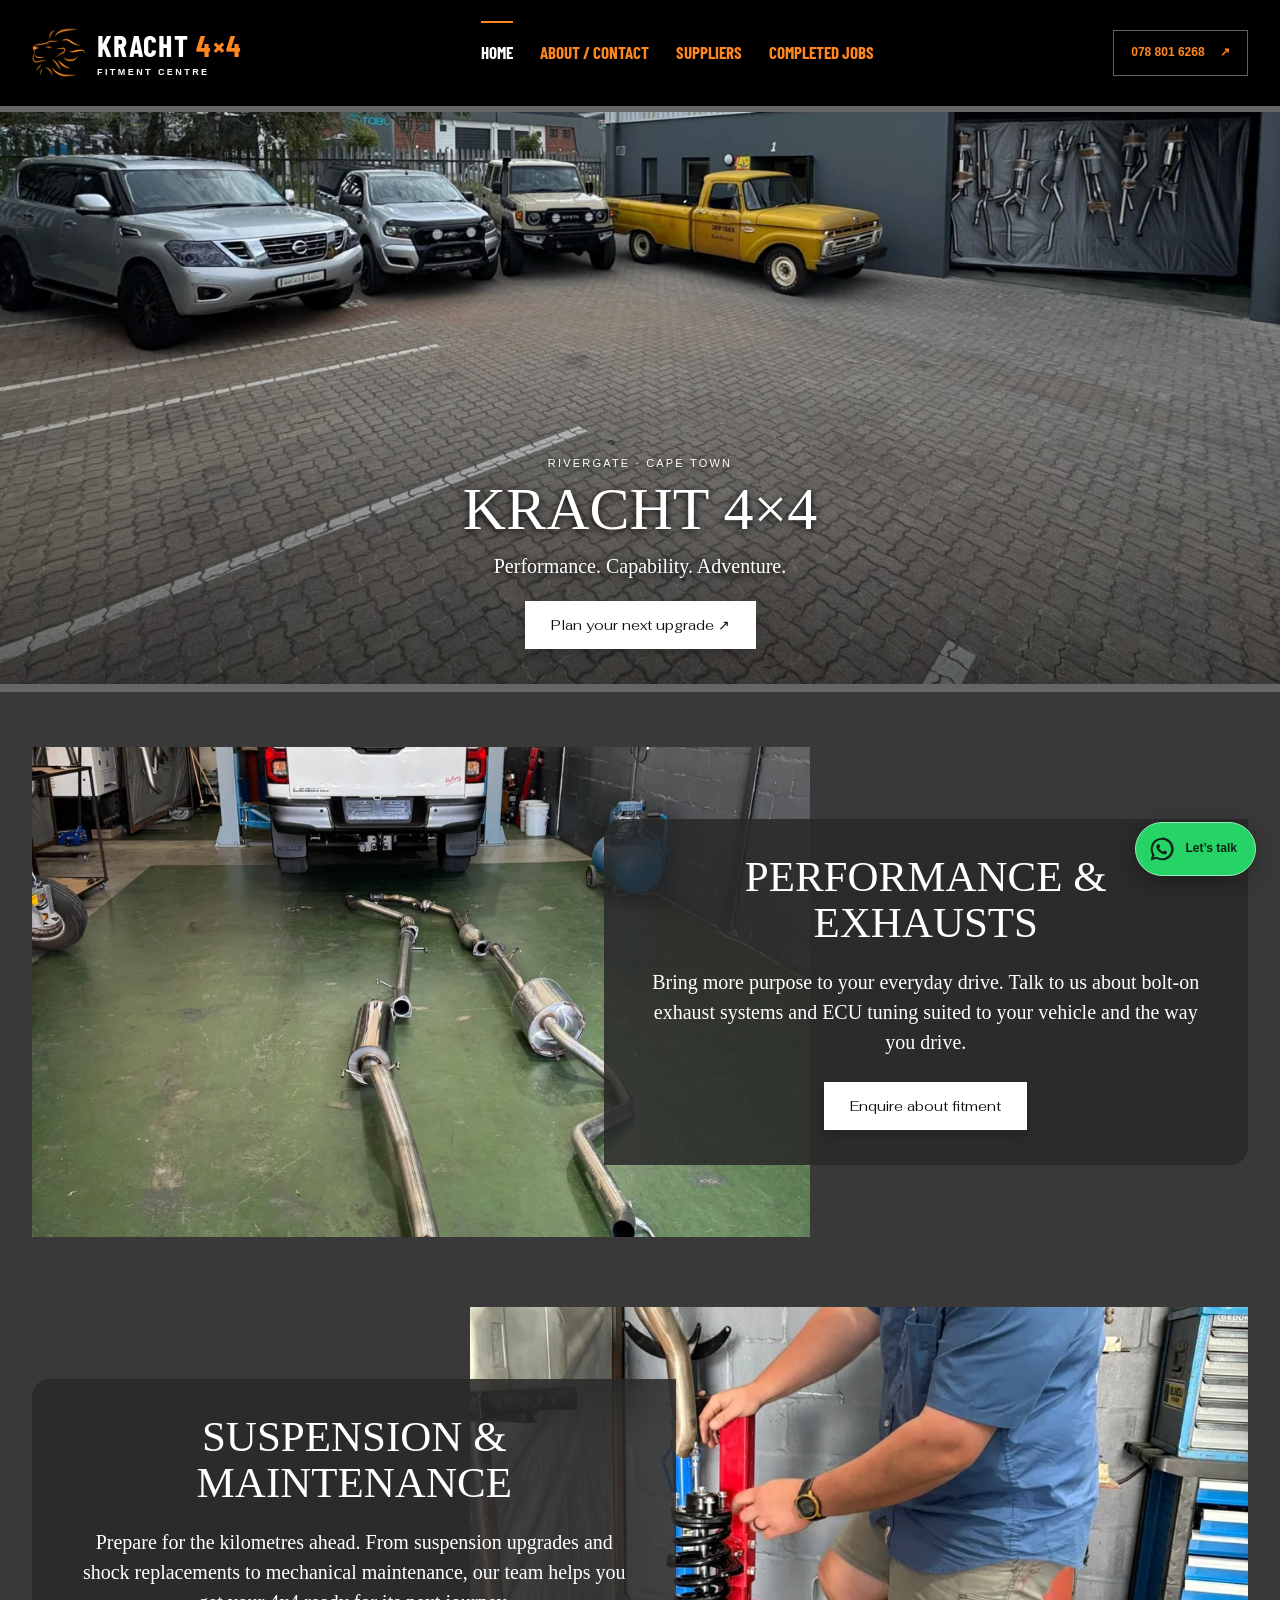
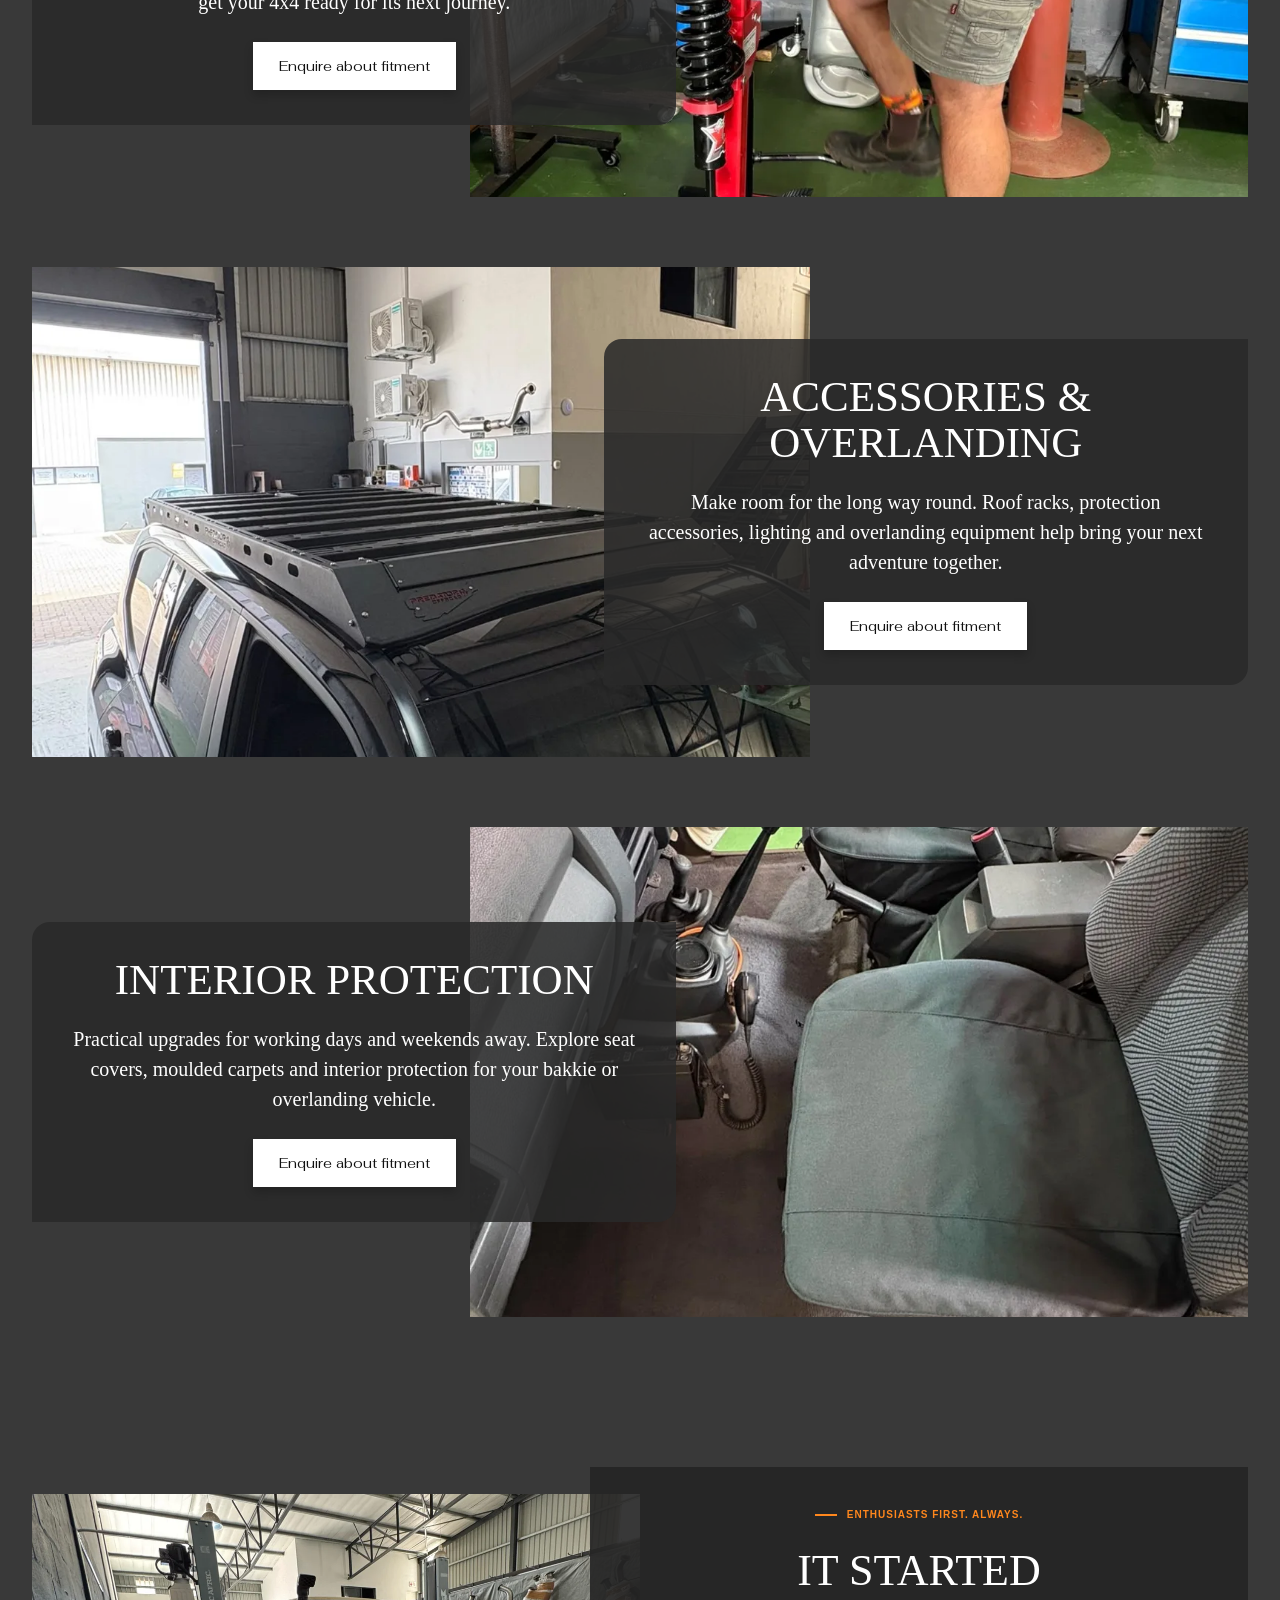
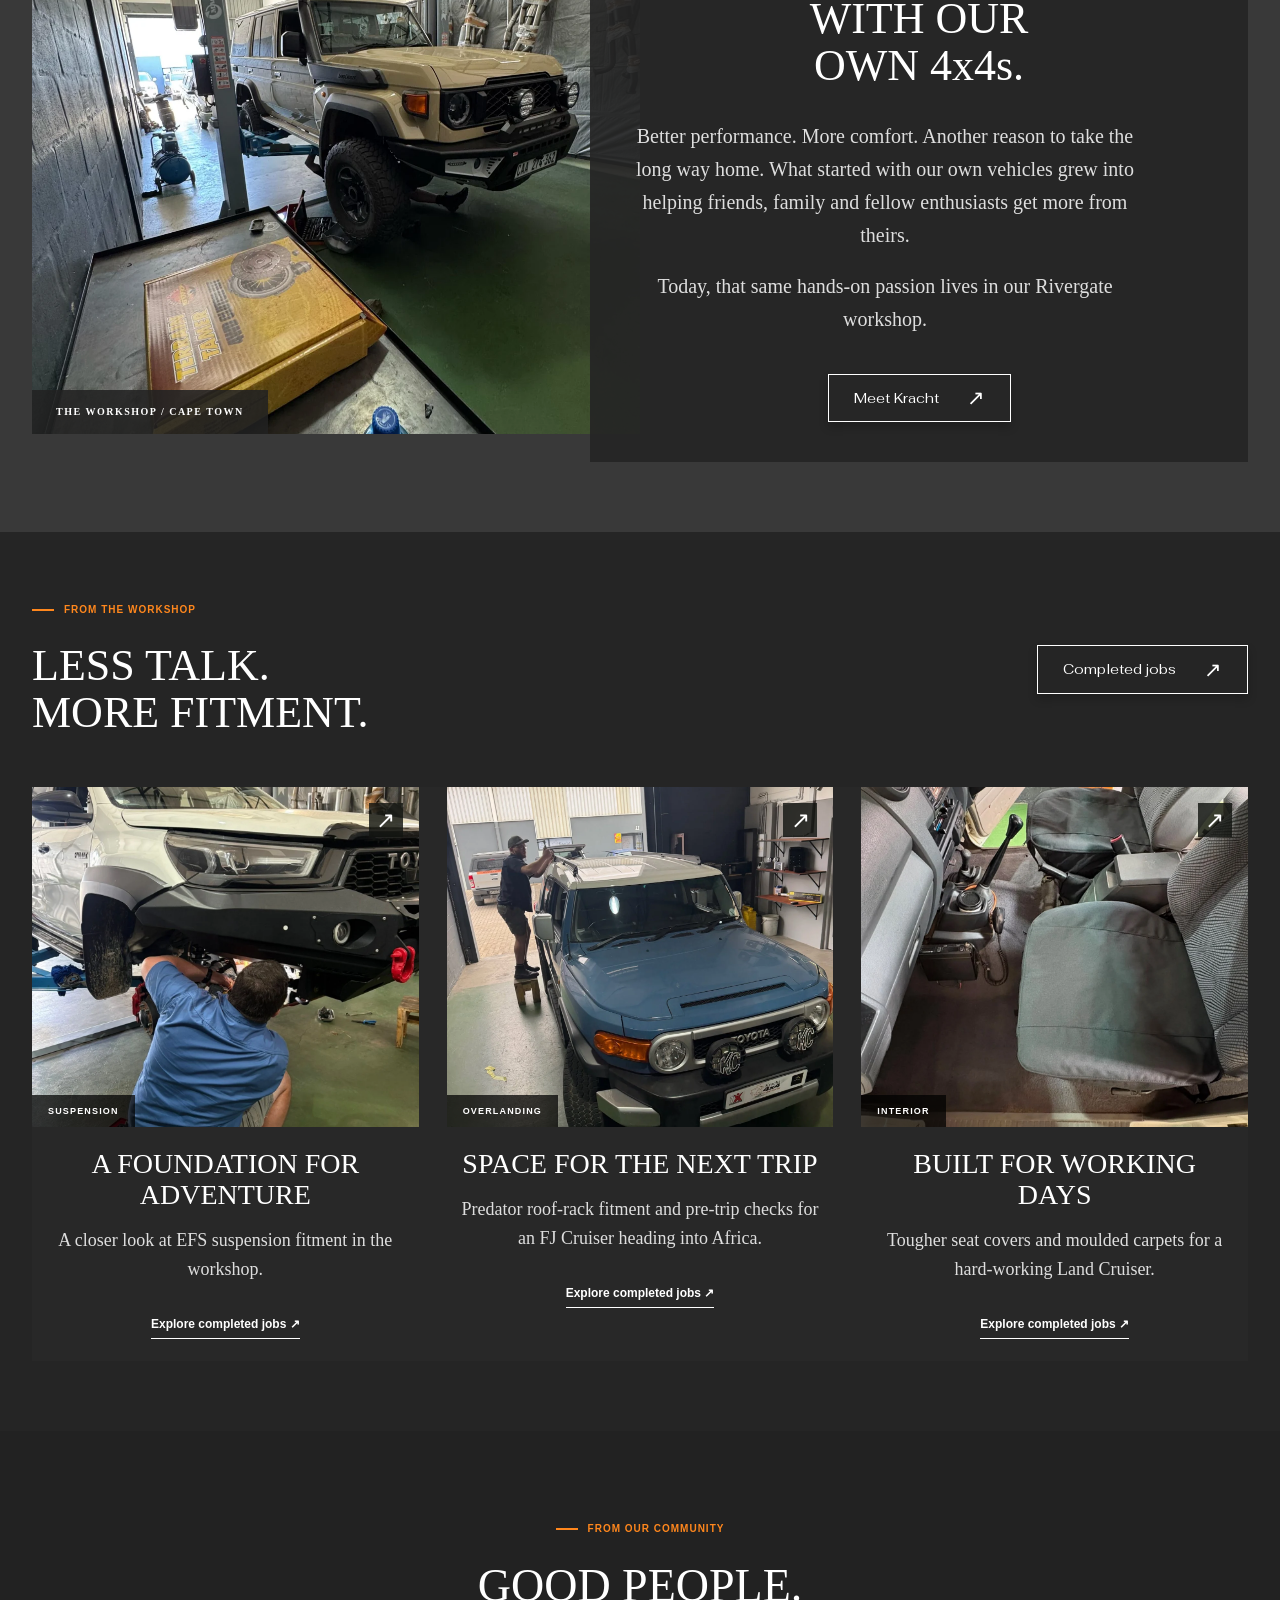
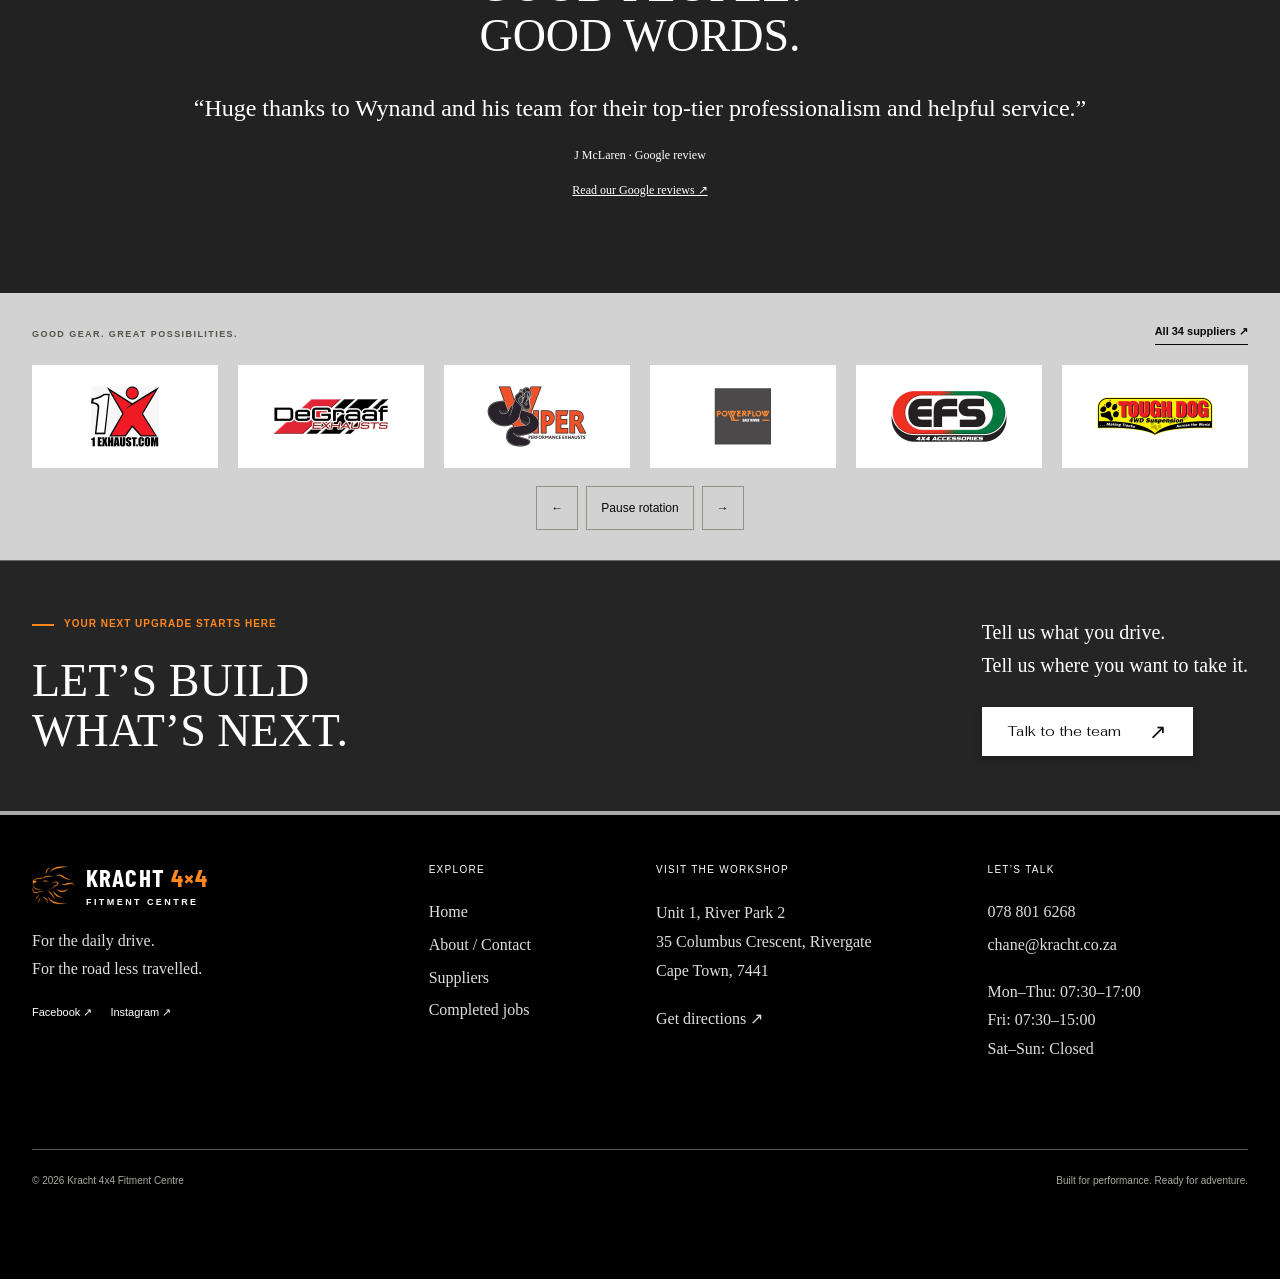
==== commit 91641c1f: "logo and gallery update" ====
--- a/index.html
+++ b/index.html
@@ -1 +1 @@
-<!doctype html><html lang="en-ZA"><head><meta charset="utf-8"><meta name="viewport" content="width=device-width,initial-scale=1"><title>Kracht 4x4 | Performance & Adventure Fitment in Cape Town</title><meta name="description" content="4x4 exhausts, ECU tuning, suspension, maintenance and accessories in Rivergate, Cape Town. Build your next adventure with Kracht 4x4."><meta name="theme-color" content="#121411"><link rel="canonical" href="https://krachtfitmentcentre.co.za/"><meta property="og:type" content="website"><meta property="og:title" content="Kracht 4x4 | Performance & Adventure Fitment in Cape Town"><meta property="og:description" content="4x4 exhausts, ECU tuning, suspension, maintenance and accessories in Rivergate, Cape Town. Build your next adventure with Kracht 4x4."><meta property="og:url" content="https://krachtfitmentcentre.co.za/"><meta property="og:image" content="https://krachtfitmentcentre.co.za/assets/site/workshop-lineup.webp"><meta name="twitter:card" content="summary_large_image"><link rel="icon" href="favicon.png"><link rel="preconnect" href="https://fonts.googleapis.com"><link rel="preconnect" href="https://fonts.gstatic.com" crossorigin><link href="https://fonts.googleapis.com/css2?family=Barlow+Condensed:wght@500;600;700;800&family=Barlow:wght@400;500;600;700&display=swap" rel="stylesheet"><link rel="stylesheet" href="assets/css/style.css"><script src="main.js" defer></script><script type="application/ld+json">{"@context": "https://schema.org", "@type": "AutoRepair", "name": "Kracht 4x4 Fitment Centre", "url": "https://krachtfitmentcentre.co.za/", "telephone": "+27788016268", "email": "chane@kracht.co.za", "address": {"@type": "PostalAddress", "streetAddress": "Unit 1, River Park 2, 35 Columbus Crescent, Rivergate", "addressLocality": "Cape Town", "postalCode": "7441", "addressCountry": "ZA"}, "openingHours": ["Mo-Th 07:30-17:00", "Fr 07:30-15:00"], "sameAs": ["https://www.facebook.com/Kracht4x4FitmentCentre", "https://www.instagram.com/kracht_4x4fitment/"]}</script><link href="https://fonts.googleapis.com/css2?family=Fahkwang:wght@400;500;600&display=swap" rel="stylesheet"><link rel="stylesheet" href="assets/css/reference.css"></head><body class="page-index"><a class="skip-link" href="#main">Skip to content</a><div class="topbar"><div class="wrap"><span>PERFORMANCE. CAPABILITY. ADVENTURE.</span><a href="https://www.google.com/maps/dir/?api=1&destination=Kracht+4x4+Fitment+Centre+35+Columbus+Crescent+Cape+Town" target="_blank" rel="noopener">RIVERGATE · CAPE TOWN <span aria-hidden="true">↗</span></a></div></div><header class="site-header"><div class="wrap header-inner"><a class="brand" href="index.html" aria-label="Kracht 4x4 home"><img class="" src="assets/site/kracht-lion.webp" width="240" height="240" alt="" fetchpriority="high" decoding="async"><span>KRACHT <b>4×4</b><small>FITMENT CENTRE</small></span></a><nav id="site-nav" class="main-nav" aria-label="Main navigation"><a href="index.html" aria-current="page">Home</a><a href="about-contact.html" >About / Contact</a><a href="suppliers.html" >Suppliers</a><a href="completed-jobs.html" >Completed jobs</a></nav><a class="header-call" href="tel:+27788016268">078 801 6268 <span aria-hidden="true">↗</span></a><button class="nav-toggle" aria-label="Open menu" aria-controls="site-nav" aria-expanded="false"><span></span><span></span></button></div></header><main id="main"><section class="wide-hero"><img src="assets/site/workshop-lineup.webp" width="1600" height="900" alt="4x4 vehicles outside the Kracht workshop" fetchpriority="high"><div class="hero-intro"><p>RIVERGATE · CAPE TOWN</p><h1>KRACHT 4×4</h1><p>Performance. Capability. Adventure.</p><a class="btn btn-primary" href="about-contact.html#enquiry">Plan your next upgrade ↗</a></div></section><section class="reference-services" id="what-we-do" aria-label="What we do"><article class="feature-row"><img src="assets/site/exhaust-wall.webp" alt="Performance exhaust systems at Kracht" loading="lazy"><div class="feature-panel"><h2>PERFORMANCE & EXHAUSTS</h2><p>Bring more purpose to your everyday drive. Talk to us about bolt-on exhaust systems and ECU tuning suited to your vehicle and the way you drive.</p><a class="btn btn-primary" href="about-contact.html#enquiry">Enquire about fitment</a></div></article><article class="feature-row"><img src="assets/site/efs-workshop.webp" alt="Suspension installation in the workshop" loading="lazy"><div class="feature-panel"><h2>SUSPENSION & MAINTENANCE</h2><p>Prepare for the kilometres ahead. From suspension upgrades and shock replacements to mechanical maintenance, our team helps you get your 4x4 ready for its next journey.</p><a class="btn btn-primary" href="about-contact.html#enquiry">Enquire about fitment</a></div></article><article class="feature-row"><img src="assets/site/fj-cruiser.webp" alt="Roof rack fitment on an FJ Cruiser" loading="lazy"><div class="feature-panel"><h2>ACCESSORIES & OVERLANDING</h2><p>Make room for the long way round. Roof racks, protection accessories, lighting and overlanding equipment help bring your next adventure together.</p><a class="btn btn-primary" href="about-contact.html#enquiry">Enquire about fitment</a></div></article><article class="feature-row"><img src="assets/site/tougher-interior.webp" alt="Tougher seat covers fitted in a Land Cruiser" loading="lazy"><div class="feature-panel"><h2>INTERIOR PROTECTION</h2><p>Practical upgrades for working days and weekends away. Explore seat covers, moulded carpets and interior protection for your bakkie or overlanding vehicle.</p><a class="btn btn-primary" href="about-contact.html#enquiry">Enquire about fitment</a></div></article></section><section class="section"><div class="wrap story-split"><div class="story-photo"><img class="" src="assets/site/workshop.webp" width="1200" height="1600" alt="Land Cruiser inside the Kracht fitment workshop" loading="lazy" decoding="async"><span class="photo-note">THE WORKSHOP / CAPE TOWN</span></div><div class="story-copy"><span class="eyebrow">Enthusiasts first. Always.</span><h2>IT STARTED<br>WITH OUR<br><em>OWN 4x4s.</em></h2><p>Better performance. More comfort. Another reason to take the long way home. What started with our own vehicles grew into helping friends, family and fellow enthusiasts get more from theirs.</p><p>Today, that same hands-on passion lives in our Rivergate workshop.</p><a class="btn btn-outline" href="about-contact.html">Meet Kracht<span aria-hidden="true">↗</span></a></div></div></section><section class="section muted"><div class="wrap"><div class="section-head"><div><span class="eyebrow">From the workshop</span><h2>LESS TALK.<br><em>MORE FITMENT.</em></h2></div><a class="btn btn-outline" href="completed-jobs.html">Completed jobs<span aria-hidden="true">↗</span></a></div><div class="jobs-grid home-jobs"><article class="job-card" data-category="suspension"><div class="job-photo"><button class="zoom-photo" data-image="assets/site/efs-workshop.webp" data-caption="A foundation for adventure" aria-label="Enlarge photo: A foundation for adventure"><img class="" src="assets/site/efs-workshop.webp" width="1200" height="1600" alt="Suspension work underway on a Toyota in the Kracht workshop" loading="lazy" decoding="async"><span class="zoom-mark" aria-hidden="true">↗</span></button><span class="photo-label">Suspension</span></div><div class="job-copy"><h3>A foundation for adventure</h3><p>A closer look at EFS suspension fitment in the workshop.</p><a class="text-link" href="completed-jobs.html">Explore completed jobs ↗</a></div></article><article class="job-card" data-category="overlanding"><div class="job-photo"><button class="zoom-photo" data-image="assets/site/fj-cruiser.webp" data-caption="Space for the next trip" aria-label="Enlarge photo: Space for the next trip"><img class="" src="assets/site/fj-cruiser.webp" width="1400" height="1867" alt="FJ Cruiser roof-rack work at Kracht" loading="lazy" decoding="async"><span class="zoom-mark" aria-hidden="true">↗</span></button><span class="photo-label">Overlanding</span></div><div class="job-copy"><h3>Space for the next trip</h3><p>Predator roof-rack fitment and pre-trip checks for an FJ Cruiser heading into Africa.</p><a class="text-link" href="completed-jobs.html">Explore completed jobs ↗</a></div></article><article class="job-card" data-category="interior"><div class="job-photo"><button class="zoom-photo" data-image="assets/site/tougher-interior.webp" data-caption="Built for working days" aria-label="Enlarge photo: Built for working days"><img class="" src="assets/site/tougher-interior.webp" width="1200" height="1600" alt="Tougher seat covers and floor protection in a Land Cruiser" loading="lazy" decoding="async"><span class="zoom-mark" aria-hidden="true">↗</span></button><span class="photo-label">Interior</span></div><div class="job-copy"><h3>Built for working days</h3><p>Tougher seat covers and moulded carpets for a hard-working Land Cruiser.</p><a class="text-link" href="completed-jobs.html">Explore completed jobs ↗</a></div></article></div></div></section><section class="review-section"><div class="wrap review-inner"><div><span class="eyebrow">From our community</span><h2>GOOD PEOPLE.<br>GOOD WORDS.</h2></div><blockquote><p>“Huge thanks to Wynand and his team for their top-tier professionalism and helpful service.”</p><cite>J McLaren · Google review</cite><a href="https://www.google.com/maps/place/Kracht+4%C3%974+Fitment+Center/data=!4m2!3m1!1s0x0:0x7f4fb5ab9af4d5bc" target="_blank" rel="noopener">Read our Google reviews ↗</a></blockquote></div></section><section class="supplier-strip" aria-label="Our suppliers"><div class="wrap"><div class="supplier-gallery-heading"><span class="small-label">GOOD GEAR. GREAT POSSIBILITIES.</span><a class="text-link" href="suppliers.html">All 25 suppliers ↗</a></div><div class="supplier-gallery" aria-roledescription="carousel" aria-label="Supplier logos"><div class="supplier-track" id="supplier-track"><a href="suppliers.html" aria-label="Explore 1Exhaust"><img src="assets/site/brand-1exhaust.webp" alt="1Exhaust logo" width="520" height="300" loading="lazy" decoding="async"></a><a href="suppliers.html" aria-label="Explore DeGraaf"><img src="assets/site/brand-degraaf.webp" alt="DeGraaf logo" width="520" height="300" loading="lazy" decoding="async"></a><a href="suppliers.html" aria-label="Explore Viper Performance"><img src="assets/site/brand-viper-performance.webp" alt="Viper Performance logo" width="520" height="300" loading="lazy" decoding="async"></a><a href="suppliers.html" aria-label="Explore Powerflow"><img src="assets/site/brand-powerflow.webp" alt="Powerflow logo" width="520" height="300" loading="lazy" decoding="async"></a><a href="suppliers.html" aria-label="Explore EFS"><img src="assets/site/brand-efs.webp" alt="EFS logo" width="520" height="300" loading="lazy" decoding="async"></a><a href="suppliers.html" aria-label="Explore Tough Dog"><img src="assets/site/brand-tough-dog.webp" alt="Tough Dog logo" width="520" height="300" loading="lazy" decoding="async"></a><a href="suppliers.html" aria-label="Explore Profender"><img src="assets/site/brand-profender.webp" alt="Profender logo" width="520" height="300" loading="lazy" decoding="async"></a><a href="suppliers.html" aria-label="Explore RAW 4x4"><img src="assets/site/brand-raw-4x4.webp" alt="RAW 4x4 logo" width="520" height="300" loading="lazy" decoding="async"></a><a href="suppliers.html" aria-label="Explore Air Spring Supply Company"><img src="assets/site/brand-air-spring-supply-company.webp" alt="Air Spring Supply Company logo" width="520" height="300" loading="lazy" decoding="async"></a><a href="suppliers.html" aria-label="Explore Terrain Tamer"><img src="assets/site/brand-terrain-tamer.webp" alt="Terrain Tamer logo" width="520" height="300" loading="lazy" decoding="async"></a><a href="suppliers.html" aria-label="Explore Opposite Lock"><img src="assets/site/brand-opposite-lock.webp" alt="Opposite Lock logo" width="520" height="300" loading="lazy" decoding="async"></a><a href="suppliers.html" aria-label="Explore Wildog"><img src="assets/site/brand-wildog.webp" alt="Wildog logo" width="520" height="300" loading="lazy" decoding="async"></a><a href="suppliers.html" aria-label="Explore Hamer"><img src="assets/site/brand-hamer.webp" alt="Hamer logo" width="520" height="300" loading="lazy" decoding="async"></a><a href="suppliers.html" aria-label="Explore Gobi-X"><img src="assets/site/brand-gobi-x.webp" alt="Gobi-X logo" width="520" height="300" loading="lazy" decoding="async"></a><a href="suppliers.html" aria-label="Explore Ratel 4x4"><img src="assets/site/brand-ratel-4x4.webp" alt="Ratel 4x4 logo" width="520" height="300" loading="lazy" decoding="async"></a><a href="suppliers.html" aria-label="Explore Predator Offroad"><img src="assets/site/brand-predator-offroad.webp" alt="Predator Offroad logo" width="520" height="300" loading="lazy" decoding="async"></a><a href="suppliers.html" aria-label="Explore Tougher"><img src="assets/site/brand-tougher.webp" alt="Tougher logo" width="520" height="300" loading="lazy" decoding="async"></a><a href="suppliers.html" aria-label="Explore GZ Canopies"><img src="assets/site/brand-gz-canopies.webp" alt="GZ Canopies logo" width="520" height="300" loading="lazy" decoding="async"></a><a href="suppliers.html" aria-label="Explore Quick Pitch"><img src="assets/site/brand-quick-pitch.webp" alt="Quick Pitch logo" width="520" height="300" loading="lazy" decoding="async"></a><a href="suppliers.html" aria-label="Explore Tentco"><img src="assets/site/brand-tentco.webp" alt="Tentco logo" width="520" height="300" loading="lazy" decoding="async"></a><a href="suppliers.html" aria-label="Explore Big Country"><img src="assets/site/brand-big-country.webp" alt="Big Country logo" width="520" height="300" loading="lazy" decoding="async"></a><a href="suppliers.html" aria-label="Explore Peak Outfitters"><img src="assets/site/brand-peak-outfitters.webp" alt="Peak Outfitters logo" width="520" height="300" loading="lazy" decoding="async"></a><a href="suppliers.html" aria-label="Explore Stone Hill Manufacturing"><img src="assets/site/brand-stone-hill-manufacturing.webp" alt="Stone Hill Manufacturing logo" width="520" height="300" loading="lazy" decoding="async"></a><a href="suppliers.html" aria-label="Explore 12V Nation"><img src="assets/site/brand-12v-nation.webp" alt="12V Nation logo" width="520" height="300" loading="lazy" decoding="async"></a><a href="suppliers.html" aria-label="Explore Lumeno"><img src="assets/site/brand-lumeno.webp" alt="Lumeno logo" width="520" height="300" loading="lazy" decoding="async"></a></div><div class="supplier-controls" hidden><button type="button" data-supplier-prev aria-label="Previous suppliers" aria-controls="supplier-track">←</button><button type="button" data-supplier-pause aria-controls="supplier-track">Pause rotation</button><button type="button" data-supplier-next aria-label="Next suppliers" aria-controls="supplier-track">→</button></div></div></div></section><section class="cta"><div class="wrap"><div><span class="eyebrow">Your next upgrade starts here</span><h2>LET’S BUILD<br>WHAT’S NEXT.</h2></div><div><p>Tell us what you drive.<br>Tell us where you want to take it.</p><a class="btn btn-primary" href="about-contact.html#enquiry">Talk to the team<span aria-hidden="true">↗</span></a></div></div></section><dialog id="photo-dialog" aria-labelledby="photo-caption"><button class="dialog-close" aria-label="Close photo">×</button><img id="dialog-image" src="assets/site/efs-workshop.webp" alt=""><p id="photo-caption"></p></dialog></main><footer><div class="wrap footer-grid"><div><a class="brand" href="index.html" aria-label="Kracht 4x4 home"><img class="" src="assets/site/kracht-lion.webp" width="240" height="240" alt="" fetchpriority="high" decoding="async"><span>KRACHT <b>4×4</b><small>FITMENT CENTRE</small></span></a><p>For the daily drive.<br>For the road less travelled.</p><div class="socials"><a href="https://www.facebook.com/Kracht4x4FitmentCentre" target="_blank" rel="noopener">Facebook ↗</a><a href="https://www.instagram.com/kracht_4x4fitment/" target="_blank" rel="noopener">Instagram ↗</a></div></div><div><h3>Explore</h3><a href="index.html">Home</a><a href="about-contact.html">About / Contact</a><a href="suppliers.html">Suppliers</a><a href="completed-jobs.html">Completed jobs</a></div><div><h3>Visit the workshop</h3><address>Unit 1, River Park 2<br>35 Columbus Crescent, Rivergate<br>Cape Town, 7441</address><a href="https://www.google.com/maps/dir/?api=1&destination=Kracht+4x4+Fitment+Centre+35+Columbus+Crescent+Cape+Town" target="_blank" rel="noopener">Get directions ↗</a></div><div><h3>Let’s talk</h3><a href="tel:+27788016268">078 801 6268</a><a href="mailto:chane@kracht.co.za">chane@kracht.co.za</a><p>Mon–Thu: 07:30–17:00<br>Fri: 07:30–15:00<br>Sat–Sun: Closed</p></div></div><div class="wrap footer-bottom"><span>© <span data-year>2026</span> Kracht 4x4 Fitment Centre</span><span>Built for performance. Ready for adventure.</span></div></footer><a class="float-whatsapp" href="https://wa.me/27788016268" target="_blank" rel="noopener" aria-label="Chat to Kracht 4x4 on WhatsApp (opens in a new tab)"><svg viewBox="0 0 32 32" aria-hidden="true"><path fill="currentColor" d="M16 3a13 13 0 0 0-11.3 19.4L3 29l6.8-1.8A13 13 0 1 0 16 3Zm0 2.4a10.6 10.6 0 0 1 0 21.2c-2 0-3.8-.5-5.5-1.5l-.5-.3-3.4.9.9-3.3-.3-.5A10.6 10.6 0 0 1 16 5.4Zm-4.6 5.1c-.3 0-.6.1-.8.4-.8.8-1.1 1.7-1 2.7.1 2.1 1.8 4.4 3.4 5.8 1.6 1.4 3.7 2.5 5.7 2.6 1 .1 2.1-.4 2.7-1.2.3-.4.5-1.4.3-1.7-.2-.2-2.6-1.4-2.9-1.4-.4 0-.6.5-1.2 1.1-.2.2-.4.2-.7.1a9.3 9.3 0 0 1-4.1-3.6c-.2-.3-.2-.5 0-.7.5-.6 1-1 1-1.4 0-.3-1-2.6-1.2-2.8-.2-.1-.8-.1-1.2.1Z"/></svg><span>Let’s talk</span></a></body></html>+<!doctype html><html lang="en-ZA"><head><meta charset="utf-8"><meta name="viewport" content="width=device-width,initial-scale=1"><title>Kracht 4x4 | Performance & Adventure Fitment in Cape Town</title><meta name="description" content="4x4 exhausts, ECU tuning, suspension, maintenance and accessories in Rivergate, Cape Town. Build your next adventure with Kracht 4x4."><meta name="theme-color" content="#121411"><link rel="canonical" href="https://krachtfitmentcentre.co.za/"><meta property="og:type" content="website"><meta property="og:title" content="Kracht 4x4 | Performance & Adventure Fitment in Cape Town"><meta property="og:description" content="4x4 exhausts, ECU tuning, suspension, maintenance and accessories in Rivergate, Cape Town. Build your next adventure with Kracht 4x4."><meta property="og:url" content="https://krachtfitmentcentre.co.za/"><meta property="og:image" content="https://krachtfitmentcentre.co.za/assets/site/workshop-lineup.webp"><meta name="twitter:card" content="summary_large_image"><link rel="icon" href="favicon.png"><link rel="preconnect" href="https://fonts.googleapis.com"><link rel="preconnect" href="https://fonts.gstatic.com" crossorigin><link href="https://fonts.googleapis.com/css2?family=Barlow+Condensed:wght@500;600;700;800&family=Barlow:wght@400;500;600;700&display=swap" rel="stylesheet"><link rel="stylesheet" href="assets/css/style.css"><script src="main.js" defer></script><script type="application/ld+json">{"@context": "https://schema.org", "@type": "AutoRepair", "name": "Kracht 4x4 Fitment Centre", "url": "https://krachtfitmentcentre.co.za/", "telephone": "+27788016268", "email": "chane@kracht.co.za", "address": {"@type": "PostalAddress", "streetAddress": "Unit 1, River Park 2, 35 Columbus Crescent, Rivergate", "addressLocality": "Cape Town", "postalCode": "7441", "addressCountry": "ZA"}, "openingHours": ["Mo-Th 07:30-17:00", "Fr 07:30-15:00"], "sameAs": ["https://www.facebook.com/Kracht4x4FitmentCentre", "https://www.instagram.com/kracht_4x4fitment/"]}</script><link href="https://fonts.googleapis.com/css2?family=Fahkwang:wght@400;500;600&display=swap" rel="stylesheet"><link rel="stylesheet" href="assets/css/reference.css"></head><body class="page-index"><a class="skip-link" href="#main">Skip to content</a><div class="topbar"><div class="wrap"><span>PERFORMANCE. CAPABILITY. ADVENTURE.</span><a href="https://www.google.com/maps/dir/?api=1&destination=Kracht+4x4+Fitment+Centre+35+Columbus+Crescent+Cape+Town" target="_blank" rel="noopener">RIVERGATE · CAPE TOWN <span aria-hidden="true">↗</span></a></div></div><header class="site-header"><div class="wrap header-inner"><a class="brand" href="index.html" aria-label="Kracht 4x4 home"><img class="" src="assets/site/kracht-lion.webp" width="240" height="240" alt="" fetchpriority="high" decoding="async"><span>KRACHT <b>4×4</b><small>FITMENT CENTRE</small></span></a><nav id="site-nav" class="main-nav" aria-label="Main navigation"><a href="index.html" aria-current="page">Home</a><a href="about-contact.html" >About / Contact</a><a href="suppliers.html" >Suppliers</a><a href="completed-jobs.html" >Completed jobs</a></nav><a class="header-call" href="tel:+27788016268">078 801 6268 <span aria-hidden="true">↗</span></a><button class="nav-toggle" aria-label="Open menu" aria-controls="site-nav" aria-expanded="false"><span></span><span></span></button></div></header><main id="main"><section class="wide-hero"><img src="assets/site/workshop-lineup.webp" width="1600" height="900" alt="4x4 vehicles outside the Kracht workshop" fetchpriority="high"><div class="hero-intro"><p>RIVERGATE · CAPE TOWN</p><h1>KRACHT 4×4</h1><p>Performance. Capability. Adventure.</p><a class="btn btn-primary" href="about-contact.html#enquiry">Plan your next upgrade ↗</a></div></section><section class="reference-services" id="what-we-do" aria-label="What we do"><article class="feature-row"><img src="assets/site/service-performance-1.webp" alt="Performance exhaust systems at Kracht" loading="lazy"><div class="feature-panel"><h2>PERFORMANCE & EXHAUSTS</h2><p>Bring more purpose to your everyday drive. Talk to us about bolt-on exhaust systems and ECU tuning suited to your vehicle and the way you drive.</p><a class="btn btn-primary" href="about-contact.html#enquiry">Enquire about fitment</a></div></article><article class="feature-row"><img src="assets/site/service-suspension-1.webp" alt="Suspension installation in the workshop" loading="lazy"><div class="feature-panel"><h2>SUSPENSION & MAINTENANCE</h2><p>Prepare for the kilometres ahead. From suspension upgrades and shock replacements to mechanical maintenance, our team helps you get your 4x4 ready for its next journey.</p><a class="btn btn-primary" href="about-contact.html#enquiry">Enquire about fitment</a></div></article><article class="feature-row"><img src="assets/site/service-overlanding-1.webp" alt="Roof rack fitment on an FJ Cruiser" loading="lazy"><div class="feature-panel"><h2>ACCESSORIES & OVERLANDING</h2><p>Make room for the long way round. Roof racks, protection accessories, lighting and overlanding equipment help bring your next adventure together.</p><a class="btn btn-primary" href="about-contact.html#enquiry">Enquire about fitment</a></div></article><article class="feature-row"><img src="assets/site/service-interior-1.webp" alt="Tougher seat covers fitted in a Land Cruiser" loading="lazy"><div class="feature-panel"><h2>INTERIOR PROTECTION</h2><p>Practical upgrades for working days and weekends away. Explore seat covers, moulded carpets and interior protection for your bakkie or overlanding vehicle.</p><a class="btn btn-primary" href="about-contact.html#enquiry">Enquire about fitment</a></div></article></section><section class="section"><div class="wrap story-split"><div class="story-photo"><img class="" src="assets/site/workshop.webp" width="1200" height="1600" alt="Land Cruiser inside the Kracht fitment workshop" loading="lazy" decoding="async"><span class="photo-note">THE WORKSHOP / CAPE TOWN</span></div><div class="story-copy"><span class="eyebrow">Enthusiasts first. Always.</span><h2>IT STARTED<br>WITH OUR<br><em>OWN 4x4s.</em></h2><p>Better performance. More comfort. Another reason to take the long way home. What started with our own vehicles grew into helping friends, family and fellow enthusiasts get more from theirs.</p><p>Today, that same hands-on passion lives in our Rivergate workshop.</p><a class="btn btn-outline" href="about-contact.html">Meet Kracht<span aria-hidden="true">↗</span></a></div></div></section><section class="section muted"><div class="wrap"><div class="section-head"><div><span class="eyebrow">From the workshop</span><h2>LESS TALK.<br><em>MORE FITMENT.</em></h2></div><a class="btn btn-outline" href="completed-jobs.html">Completed jobs<span aria-hidden="true">↗</span></a></div><div class="jobs-grid home-jobs"><article class="job-card" data-category="suspension"><div class="job-photo"><button class="zoom-photo" data-image="assets/site/efs-workshop.webp" data-caption="A foundation for adventure" aria-label="Enlarge photo: A foundation for adventure"><img class="" src="assets/site/efs-workshop.webp" width="1200" height="1600" alt="Suspension work underway on a Toyota in the Kracht workshop" loading="lazy" decoding="async"><span class="zoom-mark" aria-hidden="true">↗</span></button><span class="photo-label">Suspension</span></div><div class="job-copy"><h3>A foundation for adventure</h3><p>A closer look at EFS suspension fitment in the workshop.</p><a class="text-link" href="completed-jobs.html">Explore completed jobs ↗</a></div></article><article class="job-card" data-category="overlanding"><div class="job-photo"><button class="zoom-photo" data-image="assets/site/fj-cruiser.webp" data-caption="Space for the next trip" aria-label="Enlarge photo: Space for the next trip"><img class="" src="assets/site/fj-cruiser.webp" width="1400" height="1867" alt="FJ Cruiser roof-rack work at Kracht" loading="lazy" decoding="async"><span class="zoom-mark" aria-hidden="true">↗</span></button><span class="photo-label">Overlanding</span></div><div class="job-copy"><h3>Space for the next trip</h3><p>Predator roof-rack fitment and pre-trip checks for an FJ Cruiser heading into Africa.</p><a class="text-link" href="completed-jobs.html">Explore completed jobs ↗</a></div></article><article class="job-card" data-category="interior"><div class="job-photo"><button class="zoom-photo" data-image="assets/site/tougher-interior.webp" data-caption="Built for working days" aria-label="Enlarge photo: Built for working days"><img class="" src="assets/site/tougher-interior.webp" width="1200" height="1600" alt="Tougher seat covers and floor protection in a Land Cruiser" loading="lazy" decoding="async"><span class="zoom-mark" aria-hidden="true">↗</span></button><span class="photo-label">Interior</span></div><div class="job-copy"><h3>Built for working days</h3><p>Tougher seat covers and moulded carpets for a hard-working Land Cruiser.</p><a class="text-link" href="completed-jobs.html">Explore completed jobs ↗</a></div></article></div></div></section><section class="review-section"><div class="wrap review-inner"><div><span class="eyebrow">From our community</span><h2>GOOD PEOPLE.<br>GOOD WORDS.</h2></div><blockquote><p>“Huge thanks to Wynand and his team for their top-tier professionalism and helpful service.”</p><cite>J McLaren · Google review</cite><a href="https://www.google.com/maps/place/Kracht+4%C3%974+Fitment+Center/data=!4m2!3m1!1s0x0:0x7f4fb5ab9af4d5bc" target="_blank" rel="noopener">Read our Google reviews ↗</a></blockquote></div></section><section class="supplier-strip" aria-label="Our suppliers"><div class="wrap"><div class="supplier-gallery-heading"><span class="small-label">GOOD GEAR. GREAT POSSIBILITIES.</span><a class="text-link" href="suppliers.html">All 34 suppliers ↗</a></div><div class="supplier-gallery" aria-roledescription="carousel" aria-label="Supplier logos"><div class="supplier-track" id="supplier-track"><a href="suppliers.html" aria-label="Explore 1Exhaust"><img src="assets/site/brand-1exhaust.webp" alt="1Exhaust logo" width="520" height="300" loading="lazy" decoding="async"></a><a href="suppliers.html" aria-label="Explore DeGraaf"><img src="assets/site/brand-degraaf.webp" alt="DeGraaf logo" width="520" height="300" loading="lazy" decoding="async"></a><a href="suppliers.html" aria-label="Explore Viper Performance"><img src="assets/site/brand-viper-performance.webp" alt="Viper Performance logo" width="520" height="300" loading="lazy" decoding="async"></a><a href="suppliers.html" aria-label="Explore Powerflow"><img src="assets/site/brand-powerflow.webp" alt="Powerflow logo" width="520" height="300" loading="lazy" decoding="async"></a><a href="suppliers.html" aria-label="Explore EFS"><img src="assets/site/brand-efs.webp" alt="EFS logo" width="520" height="300" loading="lazy" decoding="async"></a><a href="suppliers.html" aria-label="Explore Tough Dog"><img src="assets/site/brand-tough-dog.webp" alt="Tough Dog logo" width="520" height="300" loading="lazy" decoding="async"></a><a href="suppliers.html" aria-label="Explore Profender"><img src="assets/site/brand-profender.webp" alt="Profender logo" width="520" height="300" loading="lazy" decoding="async"></a><a href="suppliers.html" aria-label="Explore RAW 4x4"><img src="assets/site/brand-raw-4x4.webp" alt="RAW 4x4 logo" width="520" height="300" loading="lazy" decoding="async"></a><a href="suppliers.html" aria-label="Explore Air Spring Supply Company"><img src="assets/site/brand-air-spring-supply-company.webp" alt="Air Spring Supply Company logo" width="520" height="300" loading="lazy" decoding="async"></a><a href="suppliers.html" aria-label="Explore Terrain Tamer"><img src="assets/site/brand-terrain-tamer.webp" alt="Terrain Tamer logo" width="520" height="300" loading="lazy" decoding="async"></a><a href="suppliers.html" aria-label="Explore Opposite Lock"><img src="assets/site/brand-opposite-lock.webp" alt="Opposite Lock logo" width="520" height="300" loading="lazy" decoding="async"></a><a href="suppliers.html" aria-label="Explore Wildog"><img src="assets/site/brand-wildog.webp" alt="Wildog logo" width="520" height="300" loading="lazy" decoding="async"></a><a href="suppliers.html" aria-label="Explore Hamer"><img src="assets/site/brand-hamer.webp" alt="Hamer logo" width="520" height="300" loading="lazy" decoding="async"></a><a href="suppliers.html" aria-label="Explore Gobi-X"><img src="assets/site/brand-gobi-x.webp" alt="Gobi-X logo" width="520" height="300" loading="lazy" decoding="async"></a><a href="suppliers.html" aria-label="Explore Ratel 4x4"><img src="assets/site/brand-ratel-4x4.webp" alt="Ratel 4x4 logo" width="520" height="300" loading="lazy" decoding="async"></a><a href="suppliers.html" aria-label="Explore Predator Offroad"><img src="assets/site/brand-predator-offroad.webp" alt="Predator Offroad logo" width="520" height="300" loading="lazy" decoding="async"></a><a href="suppliers.html" aria-label="Explore Tougher"><img src="assets/site/brand-tougher.webp" alt="Tougher logo" width="520" height="300" loading="lazy" decoding="async"></a><a href="suppliers.html" aria-label="Explore GZ Canopies"><img src="assets/site/brand-gz-canopies.webp" alt="GZ Canopies logo" width="520" height="300" loading="lazy" decoding="async"></a><a href="suppliers.html" aria-label="Explore Quick Pitch"><img src="assets/site/brand-quick-pitch.webp" alt="Quick Pitch logo" width="520" height="300" loading="lazy" decoding="async"></a><a href="suppliers.html" aria-label="Explore Tentco"><img src="assets/site/brand-tentco.webp" alt="Tentco logo" width="520" height="300" loading="lazy" decoding="async"></a><a href="suppliers.html" aria-label="Explore Big Country"><img src="assets/site/brand-big-country.webp" alt="Big Country logo" width="520" height="300" loading="lazy" decoding="async"></a><a href="suppliers.html" aria-label="Explore Peak Outfitters"><img src="assets/site/brand-peak-outfitters.webp" alt="Peak Outfitters logo" width="520" height="300" loading="lazy" decoding="async"></a><a href="suppliers.html" aria-label="Explore Stone Hill Manufacturing"><img src="assets/site/brand-stone-hill-manufacturing.webp" alt="Stone Hill Manufacturing logo" width="520" height="300" loading="lazy" decoding="async"></a><a href="suppliers.html" aria-label="Explore 12V Nation"><img src="assets/site/brand-12v-nation.webp" alt="12V Nation logo" width="520" height="300" loading="lazy" decoding="async"></a><a href="suppliers.html" aria-label="Explore Lumeno"><img src="assets/site/brand-lumeno.webp" alt="Lumeno logo" width="520" height="300" loading="lazy" decoding="async"></a><a href="suppliers.html" aria-label="Explore ATM Chip Tuning"><img src="assets/site/brand-atm-chip-tuning-1.webp" alt="ATM Chip Tuning logo" loading="lazy" decoding="async"></a><a href="suppliers.html" aria-label="Explore AmadaXtreme"><img src="assets/site/brand-amadaxtreme-1.webp" alt="AmadaXtreme logo" loading="lazy" decoding="async"></a><a href="suppliers.html" aria-label="Explore Old Man Emu"><img src="assets/site/brand-old-man-emu-1.webp" alt="Old Man Emu logo" loading="lazy" decoding="async"></a><a href="suppliers.html" aria-label="Explore Ironman 4x4 Suspension"><img src="assets/site/brand-ironman-4x4.webp" alt="Ironman 4x4 Suspension logo" loading="lazy" decoding="async"></a><a href="suppliers.html" aria-label="Explore Ironman 4x4 Bumpers"><img src="assets/site/brand-ironman-4x4.webp" alt="Ironman 4x4 Bumpers logo" loading="lazy" decoding="async"></a><a href="suppliers.html" aria-label="Explore Razorback"><img src="assets/site/brand-razorback-1.webp" alt="Razorback logo" loading="lazy" decoding="async"></a><a href="suppliers.html" aria-label="Explore Flex Adventures"><img src="assets/site/brand-flex-adventures-1.webp" alt="Flex Adventures logo" loading="lazy" decoding="async"></a><a href="suppliers.html" aria-label="Explore Victron Energy"><img src="assets/site/brand-victron-energy.jpg" alt="Victron Energy logo" loading="lazy" decoding="async"></a><a href="suppliers.html" aria-label="Explore Zalptic"><img src="assets/site/brand-zalptic.png" alt="Zalptic logo" loading="lazy" decoding="async"></a></div><div class="supplier-controls" hidden><button type="button" data-supplier-prev aria-label="Previous suppliers" aria-controls="supplier-track">←</button><button type="button" data-supplier-pause aria-controls="supplier-track">Pause rotation</button><button type="button" data-supplier-next aria-label="Next suppliers" aria-controls="supplier-track">→</button></div></div></div></section><section class="cta"><div class="wrap"><div><span class="eyebrow">Your next upgrade starts here</span><h2>LET’S BUILD<br>WHAT’S NEXT.</h2></div><div><p>Tell us what you drive.<br>Tell us where you want to take it.</p><a class="btn btn-primary" href="about-contact.html#enquiry">Talk to the team<span aria-hidden="true">↗</span></a></div></div></section><dialog id="photo-dialog" aria-labelledby="photo-caption"><button class="dialog-close" aria-label="Close photo">×</button><img id="dialog-image" src="assets/site/efs-workshop.webp" alt=""><p id="photo-caption"></p></dialog></main><footer><div class="wrap footer-grid"><div><a class="brand" href="index.html" aria-label="Kracht 4x4 home"><img class="" src="assets/site/kracht-lion.webp" width="240" height="240" alt="" fetchpriority="high" decoding="async"><span>KRACHT <b>4×4</b><small>FITMENT CENTRE</small></span></a><p>For the daily drive.<br>For the road less travelled.</p><div class="socials"><a href="https://www.facebook.com/Kracht4x4FitmentCentre" target="_blank" rel="noopener">Facebook ↗</a><a href="https://www.instagram.com/kracht_4x4fitment/" target="_blank" rel="noopener">Instagram ↗</a></div></div><div><h3>Explore</h3><a href="index.html">Home</a><a href="about-contact.html">About / Contact</a><a href="suppliers.html">Suppliers</a><a href="completed-jobs.html">Completed jobs</a></div><div><h3>Visit the workshop</h3><address>Unit 1, River Park 2<br>35 Columbus Crescent, Rivergate<br>Cape Town, 7441</address><a href="https://www.google.com/maps/dir/?api=1&destination=Kracht+4x4+Fitment+Centre+35+Columbus+Crescent+Cape+Town" target="_blank" rel="noopener">Get directions ↗</a></div><div><h3>Let’s talk</h3><a href="tel:+27788016268">078 801 6268</a><a href="mailto:chane@kracht.co.za">chane@kracht.co.za</a><p>Mon–Thu: 07:30–17:00<br>Fri: 07:30–15:00<br>Sat–Sun: Closed</p></div></div><div class="wrap footer-bottom"><span>© <span data-year>2026</span> Kracht 4x4 Fitment Centre</span><span>Built for performance. Ready for adventure.</span></div></footer><a class="float-whatsapp" href="https://wa.me/27788016268" target="_blank" rel="noopener" aria-label="Chat to Kracht 4x4 on WhatsApp (opens in a new tab)"><svg viewBox="0 0 32 32" aria-hidden="true"><path fill="currentColor" d="M16 3a13 13 0 0 0-11.3 19.4L3 29l6.8-1.8A13 13 0 1 0 16 3Zm0 2.4a10.6 10.6 0 0 1 0 21.2c-2 0-3.8-.5-5.5-1.5l-.5-.3-3.4.9.9-3.3-.3-.5A10.6 10.6 0 0 1 16 5.4Zm-4.6 5.1c-.3 0-.6.1-.8.4-.8.8-1.1 1.7-1 2.7.1 2.1 1.8 4.4 3.4 5.8 1.6 1.4 3.7 2.5 5.7 2.6 1 .1 2.1-.4 2.7-1.2.3-.4.5-1.4.3-1.7-.2-.2-2.6-1.4-2.9-1.4-.4 0-.6.5-1.2 1.1-.2.2-.4.2-.7.1a9.3 9.3 0 0 1-4.1-3.6c-.2-.3-.2-.5 0-.7.5-.6 1-1 1-1.4 0-.3-1-2.6-1.2-2.8-.2-.1-.8-.1-1.2.1Z"/></svg><span>Let’s talk</span></a></body></html>
--- a/assets/css/reference.css
+++ b/assets/css/reference.css
@@ -1,7 +1,7 @@
 /* Photography-led Kracht design, inspired by the client reference. */
 :root{--ink:#080808;--panel:#252525;--cream:#fff;--muted:#dedede;--line:#555;--display:'Times New Roman',Times,serif;--font:'Times New Roman',Times,serif}
-body{background:#393939;font-size:20px}h1,h2,h3{font-weight:400;letter-spacing:0;line-height:1.08}h1{font-size:55px}h2{font-size:44px}h3{font-size:28px}em{color:inherit}.topbar{display:none}.wrap{width:min(1280px,calc(100% - 64px))}.site-header{background:#000;border-bottom:6px solid #666}.header-inner{height:106px}.brand>span{font-family:'Barlow Condensed',sans-serif}.brand small{font-family:Arial,sans-serif}.main-nav a{font-family:'Barlow Condensed',Arial,sans-serif;text-transform:uppercase;font-size:17px;font-weight:700;color:var(--orange)}.main-nav a[aria-current]{color:#fff}.main-nav a[aria-current]:after{top:17px;bottom:auto}.header-call{font-family:Arial,sans-serif;font-size:12px;color:var(--orange)}.btn{font-family:Fahkwang,Arial,sans-serif;font-size:14px;font-weight:400;justify-content:center;min-height:46px;padding:12px 25px;box-shadow:0 5px 9px #0003}.btn-primary{background:#fff;color:#111}.btn-primary:hover{background:var(--orange);transform:none}.btn-outline{border-color:#fff}.eyebrow,.small-label,.text-link,.filter-btn,.result-count,.supplier-controls,.supplier-gallery-heading{font-family:Arial,sans-serif}.eyebrow{letter-spacing:.1em;font-size:10px}.section{padding:70px 0}.cream{background:#393939;color:#fff}.cream .story-copy p,.cream .small-label,.cream .section-head>p,.section-head>p{color:#e4e4e4}.cream .eyebrow{color:var(--orange)}.wide-hero{height:580px;position:relative;border-bottom:8px solid #666}.wide-hero>img{width:100%;height:100%;object-fit:cover;object-position:center 55%}.wide-hero:after{content:'';position:absolute;inset:0;background:linear-gradient(0deg,#0009,transparent 75%)}.hero-intro{position:absolute;bottom:35px;left:0;right:0;text-align:center;z-index:1;text-shadow:0 2px 8px #000}.hero-intro h1{font-size:60px;margin:8px 0}.hero-intro p{font-size:20px}.hero-intro>p:first-child{font:11px Arial,sans-serif;letter-spacing:.2em}.hero-intro .btn{margin-top:18px;text-shadow:none}.reference-services{max-width:1440px;margin:auto;padding:55px 32px 10px}.feature-row{position:relative;display:flex;align-items:center;min-height:490px;margin-bottom:70px}.feature-row>img{width:64%;height:490px;object-fit:cover}.feature-panel{position:relative;width:53%;margin-left:-17%;background:#292929db;padding:35px 40px;text-align:center;border-radius:18px 0 18px 0}.feature-panel h2{font-size:43px;margin-bottom:20px}.feature-panel p{font-size:20px;line-height:1.5;margin-bottom:25px}.feature-row:nth-child(even){flex-direction:row-reverse}.feature-row:nth-child(even) .feature-panel{margin-left:0;margin-right:-17%}.story-split{gap:0}.story-copy{position:relative;background:#252525e8;padding:40px;margin-left:-50px;text-align:center}.story-copy h2{font-size:44px}.story-copy p{font-size:20px}.story-photo>img{height:540px}.photo-note{background:#222d;color:#fff}.section-head{align-items:center}.home-jobs{background:#282828}.job-card{background:transparent;border:0}.job-copy{text-align:center;padding:22px 12px}.job-copy h3{font-size:28px}.job-copy p{font-size:18px}.photo-label{background:#000b;color:#fff;font-family:Arial,sans-serif}.job-photo{height:340px}.review-section{background:#222;color:#fff}.review-inner{grid-template-columns:1fr;text-align:center;gap:30px}.review-inner blockquote{border:0;padding:0;max-width:900px;margin:auto}.review-inner .eyebrow{color:var(--orange)}.review-inner blockquote p{font-size:24px}.supplier-strip{background:#d2d2d2;padding:30px 0}.cta{background:#252525;color:#fff;border-top:1px solid #666;padding:55px 0}.cta:after{display:none}.cta h2{font-size:46px}.cta .eyebrow{color:var(--orange)}.cta .btn-primary{background:white;color:#111}.cta p{font-size:20px}footer{background:#000;border-top:4px solid #aaa;padding-top:50px}.footer-grid h3,.socials,.footer-bottom{font-family:Arial,sans-serif}.footer-grid p,.footer-grid address,.footer-grid>div>a:not(.brand){font-size:16px}.page-intro{background:#303030;padding:55px 0;text-align:center;border-bottom:1px solid #555}.page-intro h1{font-size:55px}.page-intro p{font-size:20px}.about-story .story-split{gap:0}.contact-grid{background:#292929}.contact-large{font-family:'Times New Roman',serif}.enquiry-grid{background:#d2d2d2;color:#111;padding:45px;gap:55px}.enquiry-grid p,.enquiry-grid .small{color:#333}.enquiry-grid input,.enquiry-grid textarea,.enquiry-grid select{background:#393939;color:#fff;border:1px solid #777;border-radius:0;font:18px 'Times New Roman',serif}.enquiry-grid label{font:15px Arial,sans-serif}.enquiry-grid .eyebrow{color:#744012}.enquiry-grid .btn{background:#393939;color:#fff}.enquiry-grid input::placeholder,.enquiry-grid textarea::placeholder{color:#ddd}.supplier-card{color:#111;background:#fff}.supplier-card .small-label{color:#555}.filter-btn{color:#fff;border-color:#aaa}.filter-btn[aria-pressed=true]{background:#fff;color:#111}.supplier-note{color:#ddd}.supplier-end p{font-size:20px}.page-completed-jobs .jobs-grid{display:block;columns:3;column-gap:18px}.page-completed-jobs .job-card{break-inside:avoid;margin-bottom:25px;background:#2c2c2c}.page-completed-jobs .job-card:nth-child(even) .job-photo{height:450px}.page-completed-jobs .job-card:nth-child(3n) .job-photo{height:280px}.float-whatsapp{font-family:Arial,sans-serif}
+body{background:#393939;font-size:20px}h1,h2,h3{font-weight:400;letter-spacing:0;line-height:1.08}h1{font-size:55px}h2{font-size:44px}h3{font-size:28px}em{color:inherit}.topbar{display:none}.wrap{width:min(1280px,calc(100% - 64px))}.site-header{background:#000;border-bottom:6px solid #666}.header-inner{height:106px}.brand>span{font-family:'Barlow Condensed',sans-serif}.brand small{font-family:Arial,sans-serif}.main-nav a{font-family:'Barlow Condensed',Arial,sans-serif;text-transform:uppercase;font-size:17px;font-weight:700;color:var(--orange)}.main-nav a[aria-current]{color:#fff}.main-nav a[aria-current]:after{top:17px;bottom:auto}.header-call{font-family:Arial,sans-serif;font-size:12px;color:var(--orange)}.btn{font-family:Fahkwang,Arial,sans-serif;font-size:14px;font-weight:400;justify-content:center;min-height:46px;padding:12px 25px;box-shadow:0 5px 9px #0003}.btn-primary{background:#fff;color:#111}.btn-primary:hover{background:var(--orange);transform:none}.btn-outline{border-color:#fff}.eyebrow,.small-label,.text-link,.filter-btn,.result-count,.supplier-controls,.supplier-gallery-heading{font-family:Arial,sans-serif}.eyebrow{letter-spacing:.1em;font-size:10px}.section{padding:70px 0}.cream{background:#393939;color:#fff}.cream .story-copy p,.cream .small-label,.cream .section-head>p,.section-head>p{color:#e4e4e4}.cream .eyebrow{color:var(--orange)}.wide-hero{height:580px;position:relative;border-bottom:8px solid #666}.wide-hero>img{width:100%;height:100%;object-fit:cover;object-position:center top}.wide-hero:after{content:'';position:absolute;inset:0;background:linear-gradient(0deg,#0009,transparent 75%)}.hero-intro{position:absolute;bottom:35px;left:0;right:0;text-align:center;z-index:1;text-shadow:0 2px 8px #000}.hero-intro h1{font-size:60px;margin:8px 0}.hero-intro p{font-size:20px}.hero-intro>p:first-child{font:11px Arial,sans-serif;letter-spacing:.2em}.hero-intro .btn{margin-top:18px;text-shadow:none}.reference-services{max-width:1440px;margin:auto;padding:55px 32px 10px}.feature-row{position:relative;display:flex;align-items:center;min-height:490px;margin-bottom:70px}.feature-row>img{width:64%;height:490px;object-fit:cover}.feature-panel{position:relative;width:53%;margin-left:-17%;background:#292929db;padding:35px 40px;text-align:center;border-radius:18px 0 18px 0}.feature-panel h2{font-size:43px;margin-bottom:20px}.feature-panel p{font-size:20px;line-height:1.5;margin-bottom:25px}.feature-row:nth-child(even){flex-direction:row-reverse}.feature-row:nth-child(even) .feature-panel{margin-left:0;margin-right:-17%}.story-split{gap:0}.story-copy{position:relative;background:#252525e8;padding:40px;margin-left:-50px;text-align:center}.story-copy h2{font-size:44px}.story-copy p{font-size:20px}.story-photo>img{height:540px}.photo-note{background:#222d;color:#fff}.section-head{align-items:center}.home-jobs{background:#282828}.job-card{background:transparent;border:0}.job-copy{text-align:center;padding:22px 12px}.job-copy h3{font-size:28px}.job-copy p{font-size:18px}.photo-label{background:#000b;color:#fff;font-family:Arial,sans-serif}.job-photo{height:340px}.review-section{background:#222;color:#fff}.review-inner{grid-template-columns:1fr;text-align:center;gap:30px}.review-inner blockquote{border:0;padding:0;max-width:900px;margin:auto}.review-inner .eyebrow{color:var(--orange)}.review-inner blockquote p{font-size:24px}.supplier-strip{background:#d2d2d2;padding:30px 0}.cta{background:#252525;color:#fff;border-top:1px solid #666;padding:55px 0}.cta:after{display:none}.cta h2{font-size:46px}.cta .eyebrow{color:var(--orange)}.cta .btn-primary{background:white;color:#111}.cta p{font-size:20px}footer{background:#000;border-top:4px solid #aaa;padding-top:50px}.footer-grid h3,.socials,.footer-bottom{font-family:Arial,sans-serif}.footer-grid p,.footer-grid address,.footer-grid>div>a:not(.brand){font-size:16px}.page-intro{background:#303030;padding:55px 0;text-align:center;border-bottom:1px solid #555}.page-intro h1{font-size:55px}.page-intro p{font-size:20px}.about-story .story-split{gap:0}.contact-grid{background:#292929}.contact-large{font-family:'Times New Roman',serif}.enquiry-grid{background:#d2d2d2;color:#111;padding:45px;gap:55px}.enquiry-grid p,.enquiry-grid .small{color:#333}.enquiry-grid input,.enquiry-grid textarea,.enquiry-grid select{background:#393939;color:#fff;border:1px solid #777;border-radius:0;font:18px 'Times New Roman',serif}.enquiry-grid label{font:15px Arial,sans-serif}.enquiry-grid .eyebrow{color:#744012}.enquiry-grid .btn{background:#393939;color:#fff}.enquiry-grid input::placeholder,.enquiry-grid textarea::placeholder{color:#ddd}.supplier-card{color:#111;background:#fff}.supplier-card .small-label{color:#555}.filter-btn{color:#fff;border-color:#aaa}.filter-btn[aria-pressed=true]{background:#fff;color:#111}.supplier-note{color:#ddd}.supplier-end p{font-size:20px}.page-completed-jobs .jobs-grid{display:block;columns:3;column-gap:18px}.page-completed-jobs .job-card{break-inside:avoid;margin-bottom:25px;background:#2c2c2c}.page-completed-jobs .job-card:nth-child(even) .job-photo{height:450px}.page-completed-jobs .job-card:nth-child(3n) .job-photo{height:280px}.float-whatsapp{font-family:Arial,sans-serif}
 @media(max-width:1000px){.header-inner{gap:20px}.main-nav{gap:18px}.feature-panel{padding:28px}.feature-panel h2{font-size:35px}.feature-row>img{height:440px}.page-completed-jobs .jobs-grid{columns:2}}
 @media(max-width:850px){.header-inner{height:76px}.main-nav{background:#000}.main-nav a[aria-current]:after{display:none}.wide-hero{height:480px}.story-copy{margin-left:0;padding:30px}.feature-panel{width:60%;margin-left:-24%}.feature-row:nth-child(even) .feature-panel{margin-right:-24%}.feature-panel p{font-size:18px}.enquiry-grid{padding:30px}.page-intro h1{font-size:46px}.cta h2{font-size:42px}}
-@media(max-width:560px){.wrap{width:calc(100% - 36px)}.wide-hero{height:440px}.hero-intro h1{font-size:44px}.hero-intro p{font-size:17px}.wide-hero>img{object-position:55% center}.reference-services{padding:30px 18px 0}.feature-row,.feature-row:nth-child(even){display:block;min-height:0;margin-bottom:38px}.feature-row>img{width:100%;height:330px}.feature-panel,.feature-row:nth-child(even) .feature-panel{width:calc(100% - 24px);margin:-42px auto 0;padding:26px 20px;border-radius:0;background:#262626f5}.feature-panel h2{font-size:31px}.feature-panel p{font-size:18px}.section{padding:45px 0}.story-copy h2,.page-intro h1{font-size:38px}.story-copy p{font-size:18px}.story-split,.about-story .story-split{gap:0}.story-photo>img{height:390px}.story-copy{padding:30px 22px}.page-completed-jobs .jobs-grid{columns:1}.page-completed-jobs .job-card:nth-child(even) .job-photo{height:380px}.page-intro{padding:40px 0}.page-intro p{font-size:18px}.enquiry-grid{padding:24px 18px}.enquiry-grid h2{font-size:36px}.contact-card{padding:23px}.cta h2{font-size:40px}.review-inner h2{font-size:36px}.review-inner blockquote p{font-size:21px}.footer-grid p,.footer-grid address,.footer-grid>div>a:not(.brand){font-size:14px}.supplier-gallery-heading{gap:12px}.supplier-strip .supplier-gallery-heading .small-label{font-size:8px}.supplier-track img{height:65px}}
+@media(max-width:560px){.wrap{width:calc(100% - 36px)}.wide-hero{height:440px}.hero-intro h1{font-size:44px}.hero-intro p{font-size:17px}.wide-hero>img{object-position:55% top}.reference-services{padding:30px 18px 0}.feature-row,.feature-row:nth-child(even){display:block;min-height:0;margin-bottom:38px}.feature-row>img{width:100%;height:330px}.feature-panel,.feature-row:nth-child(even) .feature-panel{width:calc(100% - 24px);margin:-42px auto 0;padding:26px 20px;border-radius:0;background:#262626f5}.feature-panel h2{font-size:31px}.feature-panel p{font-size:18px}.section{padding:45px 0}.story-copy h2,.page-intro h1{font-size:38px}.story-copy p{font-size:18px}.story-split,.about-story .story-split{gap:0}.story-photo>img{height:390px}.story-copy{padding:30px 22px}.page-completed-jobs .jobs-grid{columns:1}.page-completed-jobs .job-card:nth-child(even) .job-photo{height:380px}.page-intro{padding:40px 0}.page-intro p{font-size:18px}.enquiry-grid{padding:24px 18px}.enquiry-grid h2{font-size:36px}.contact-card{padding:23px}.cta h2{font-size:40px}.review-inner h2{font-size:36px}.review-inner blockquote p{font-size:21px}.footer-grid p,.footer-grid address,.footer-grid>div>a:not(.brand){font-size:14px}.supplier-gallery-heading{gap:12px}.supplier-strip .supplier-gallery-heading .small-label{font-size:8px}.supplier-track img{height:65px}}
 .enquiry-grid>div>p,.enquiry-grid>div>.small{color:#333}
